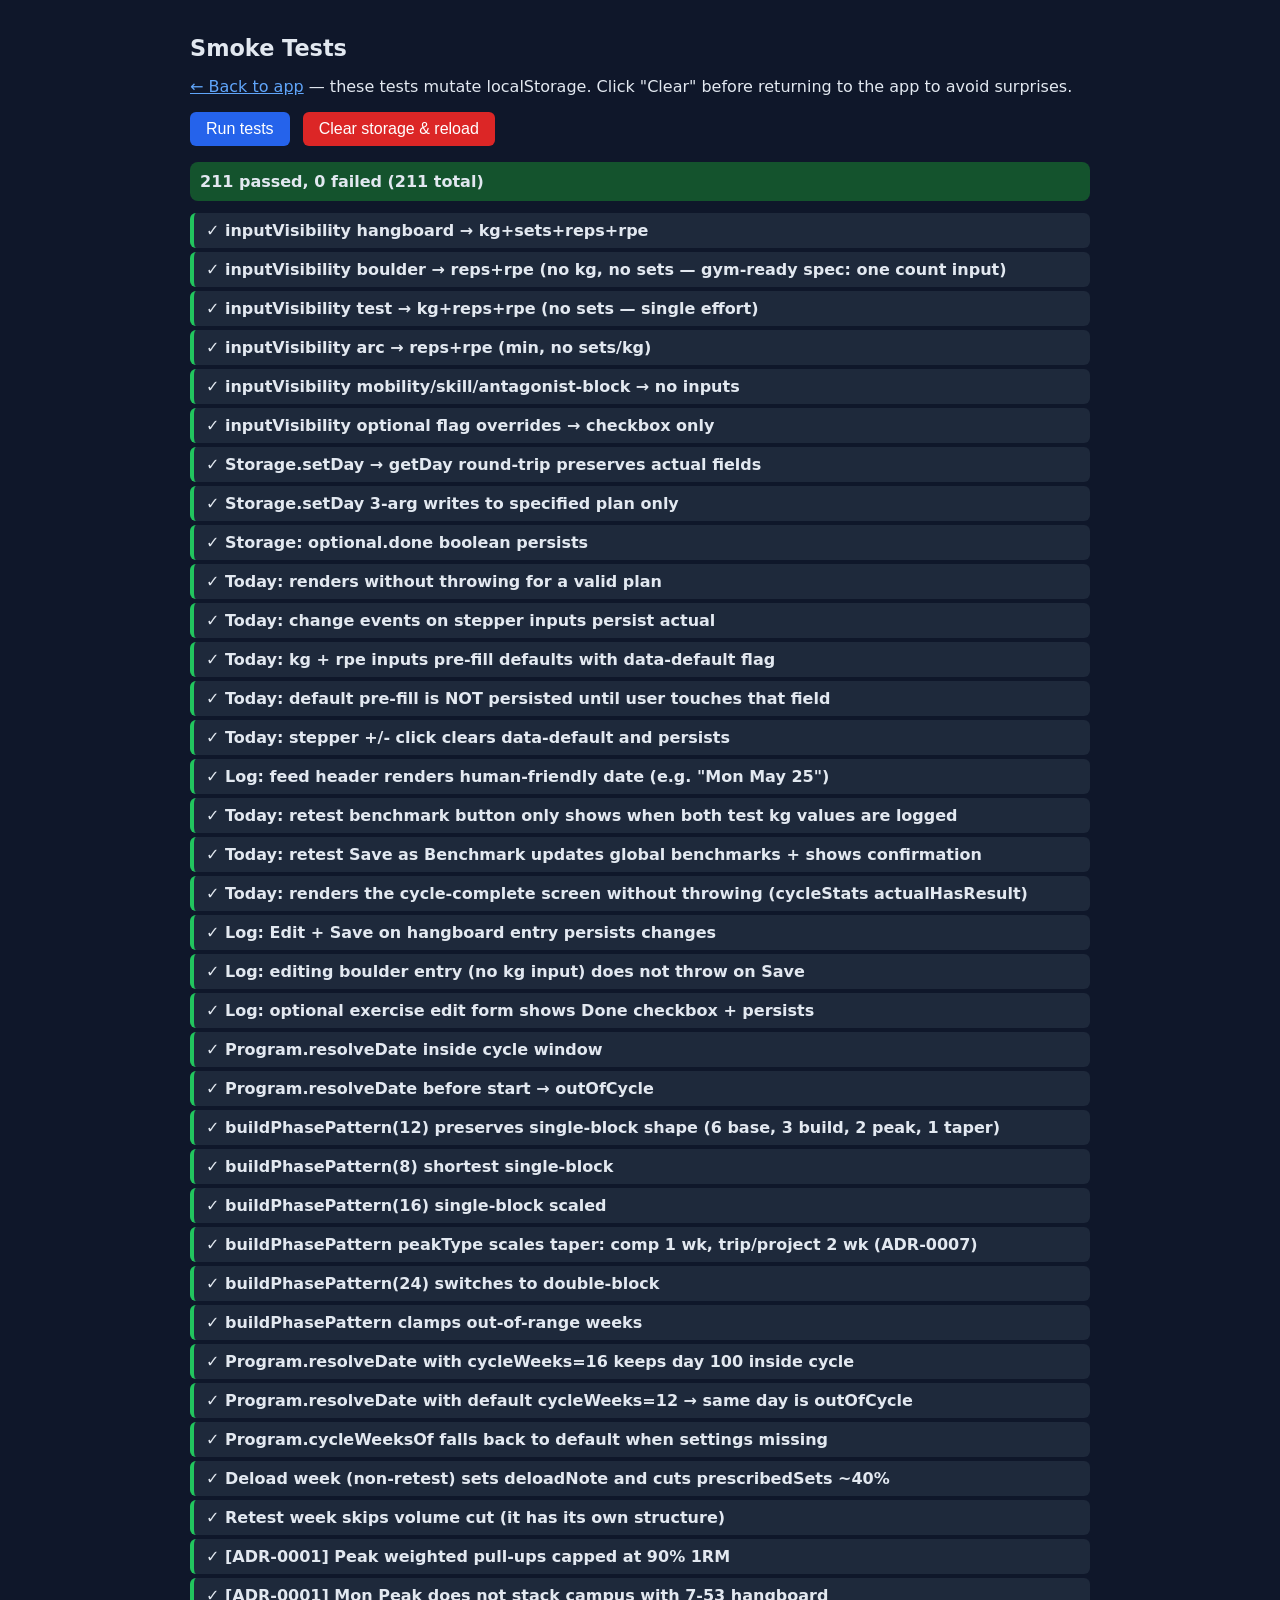
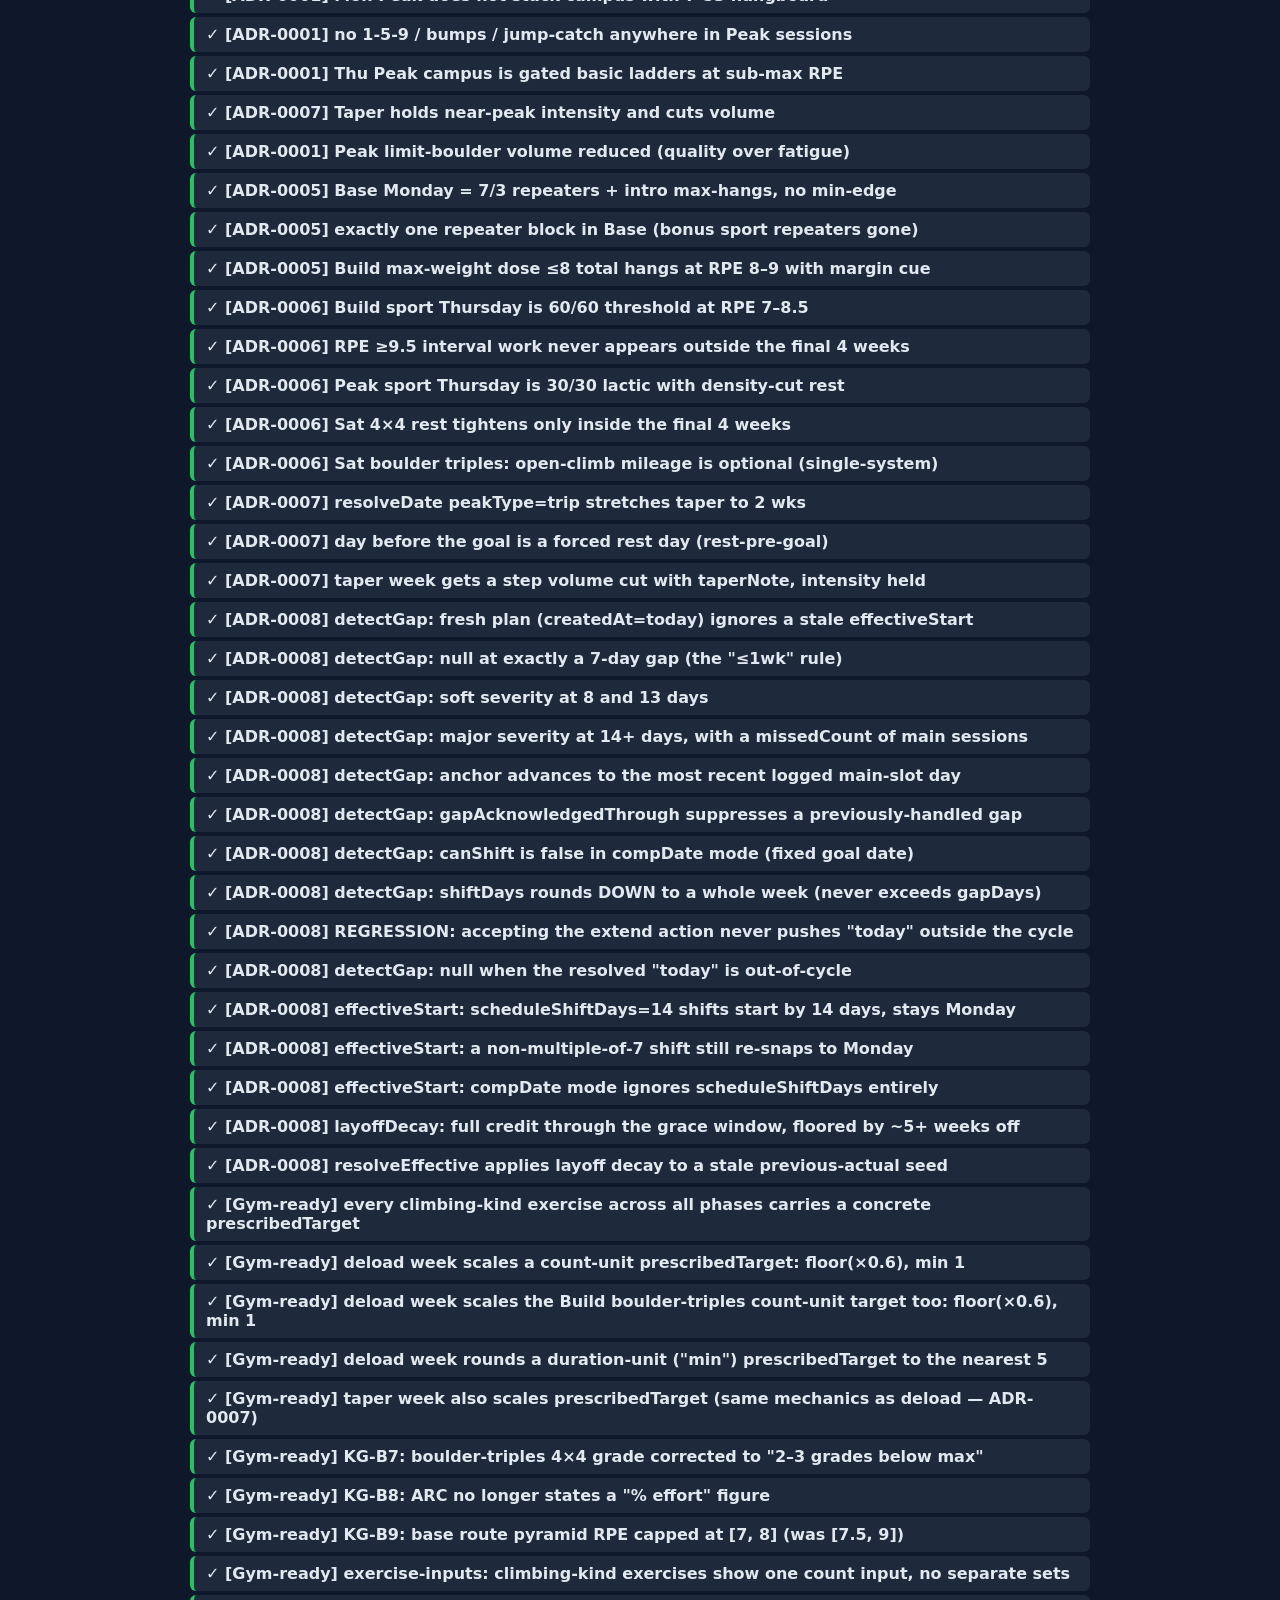
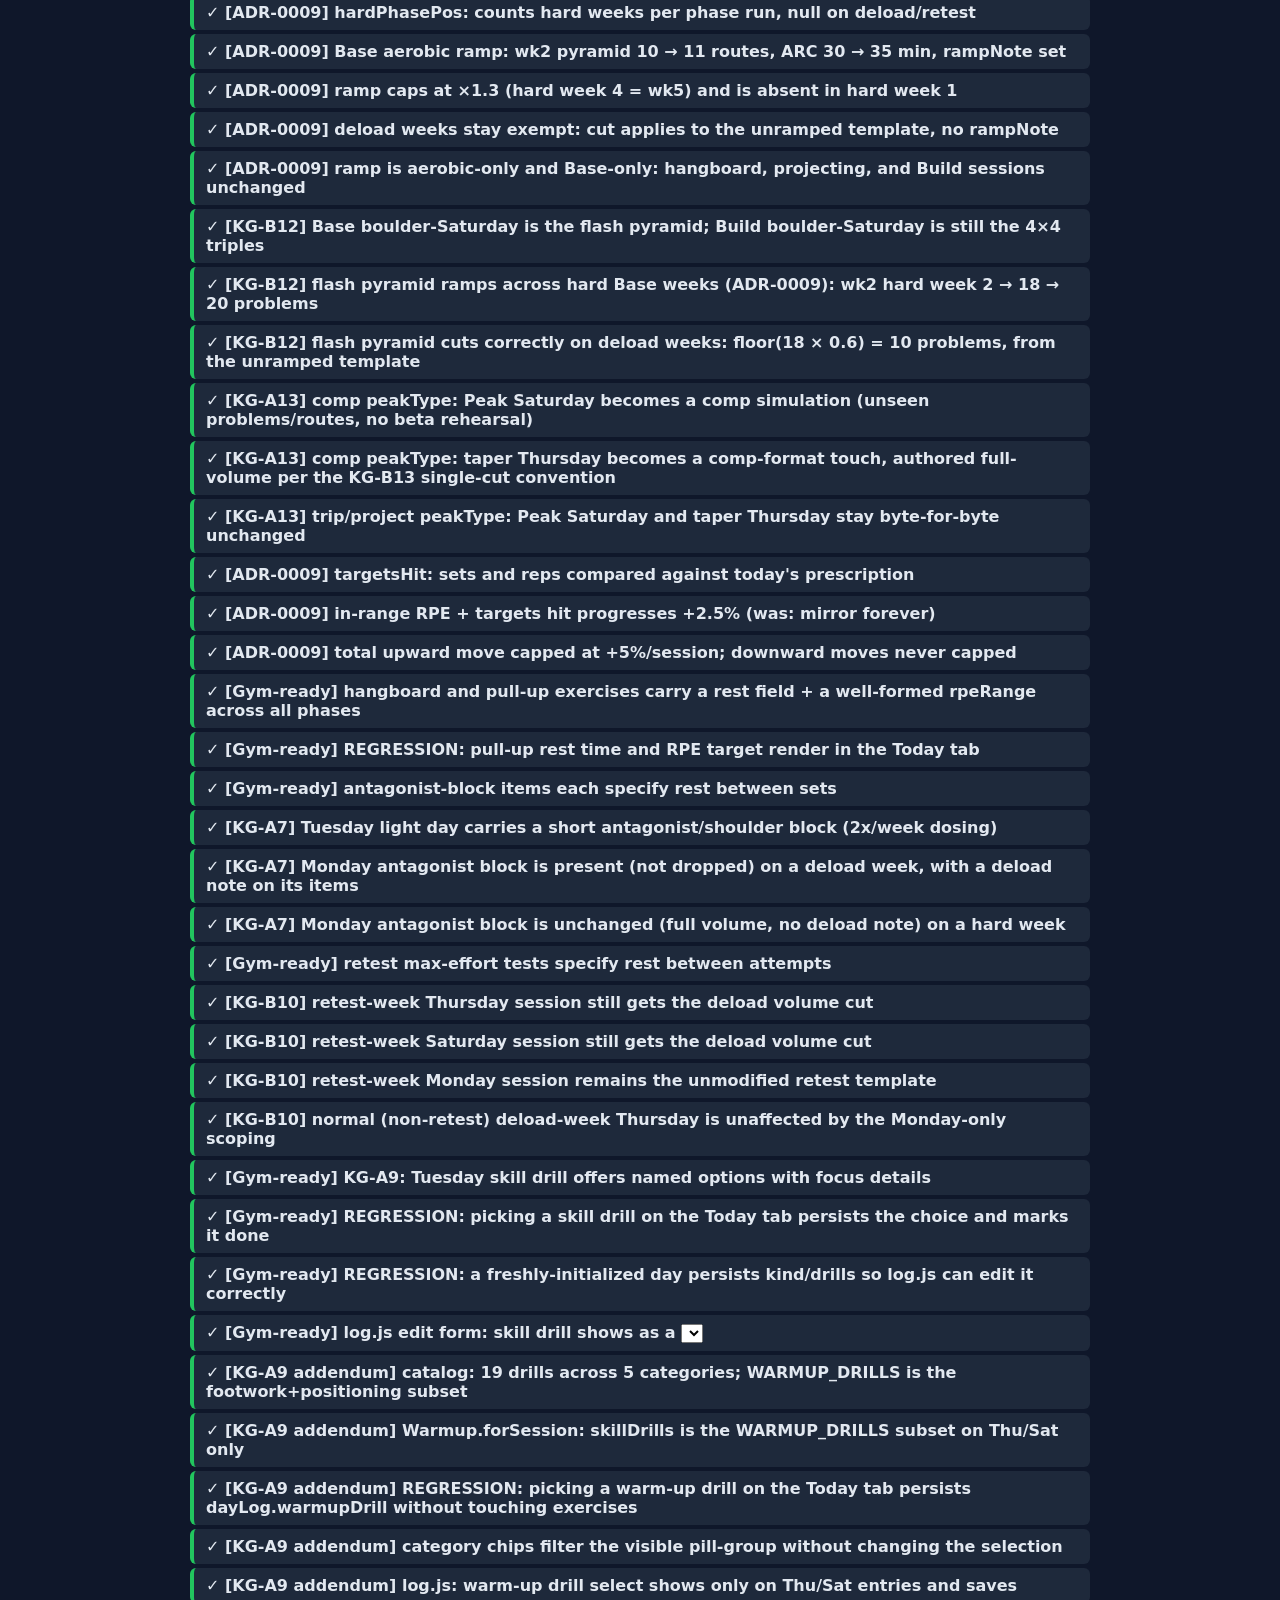
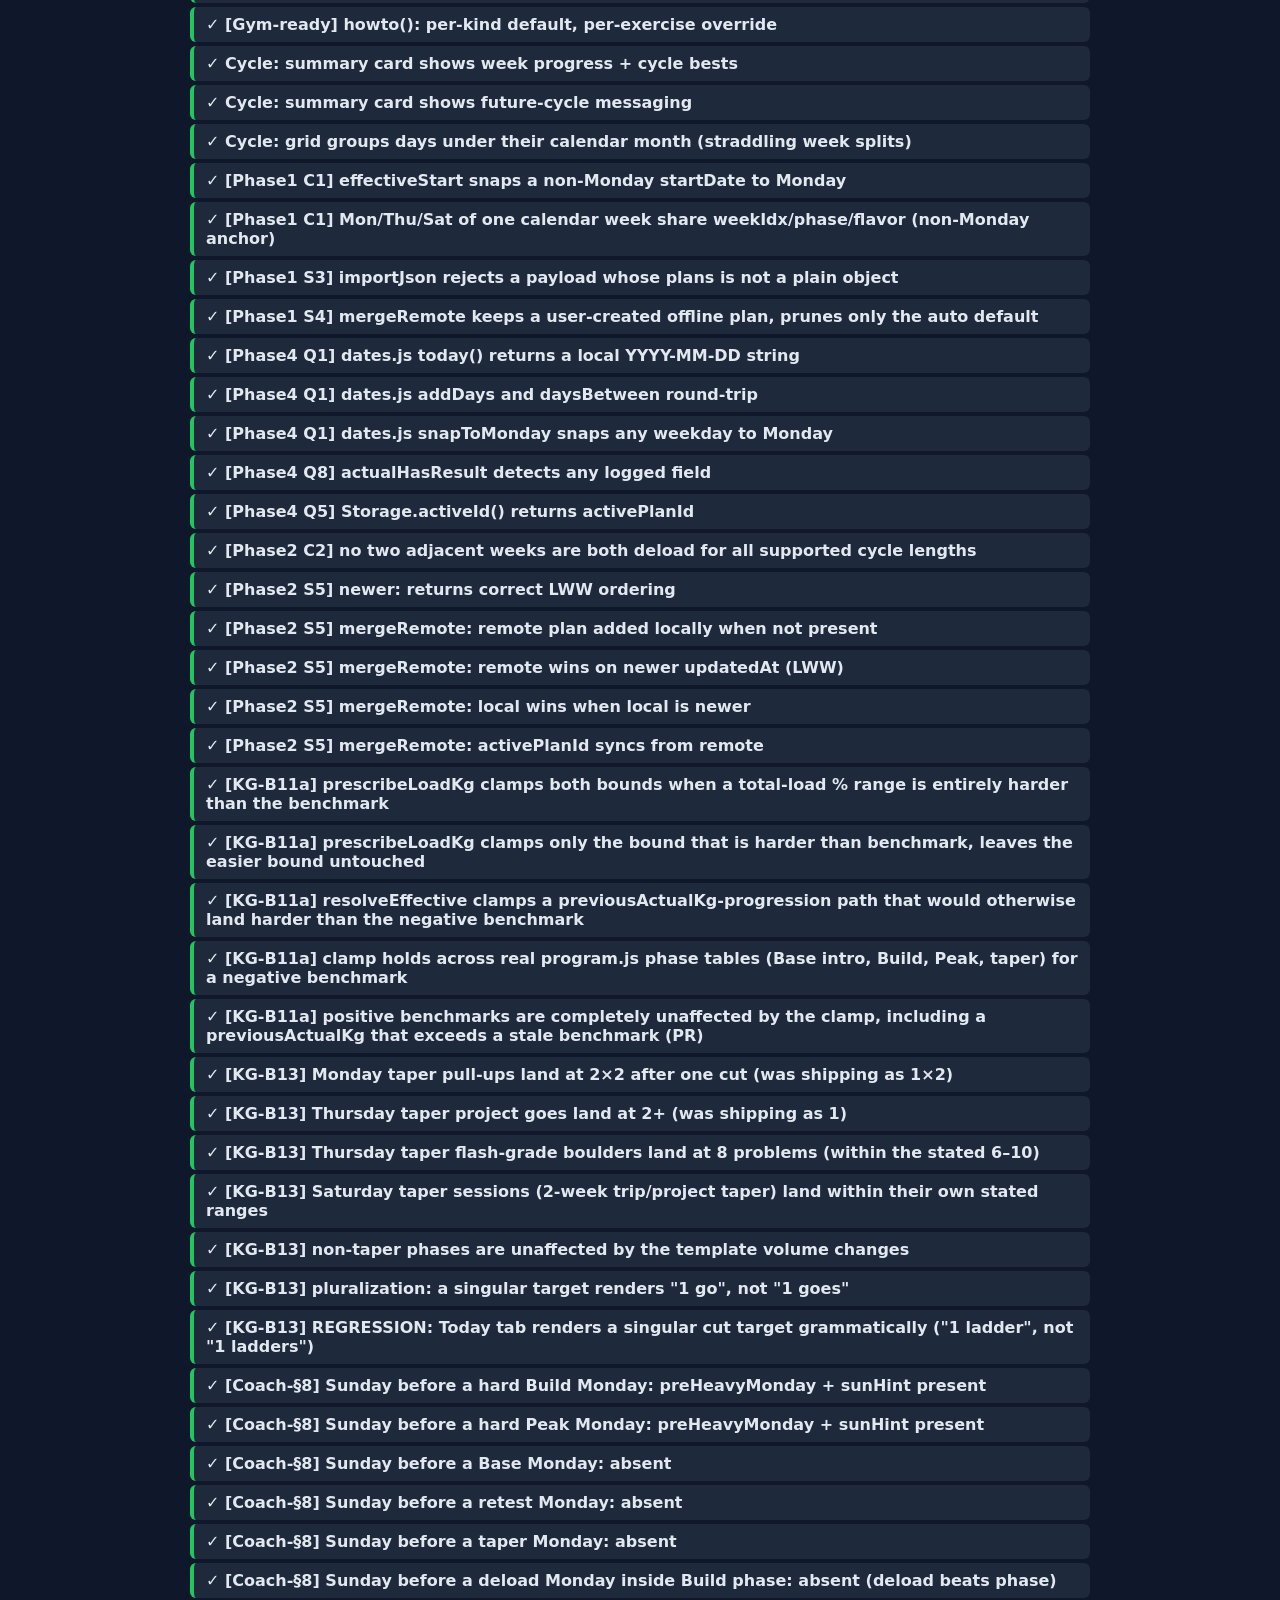
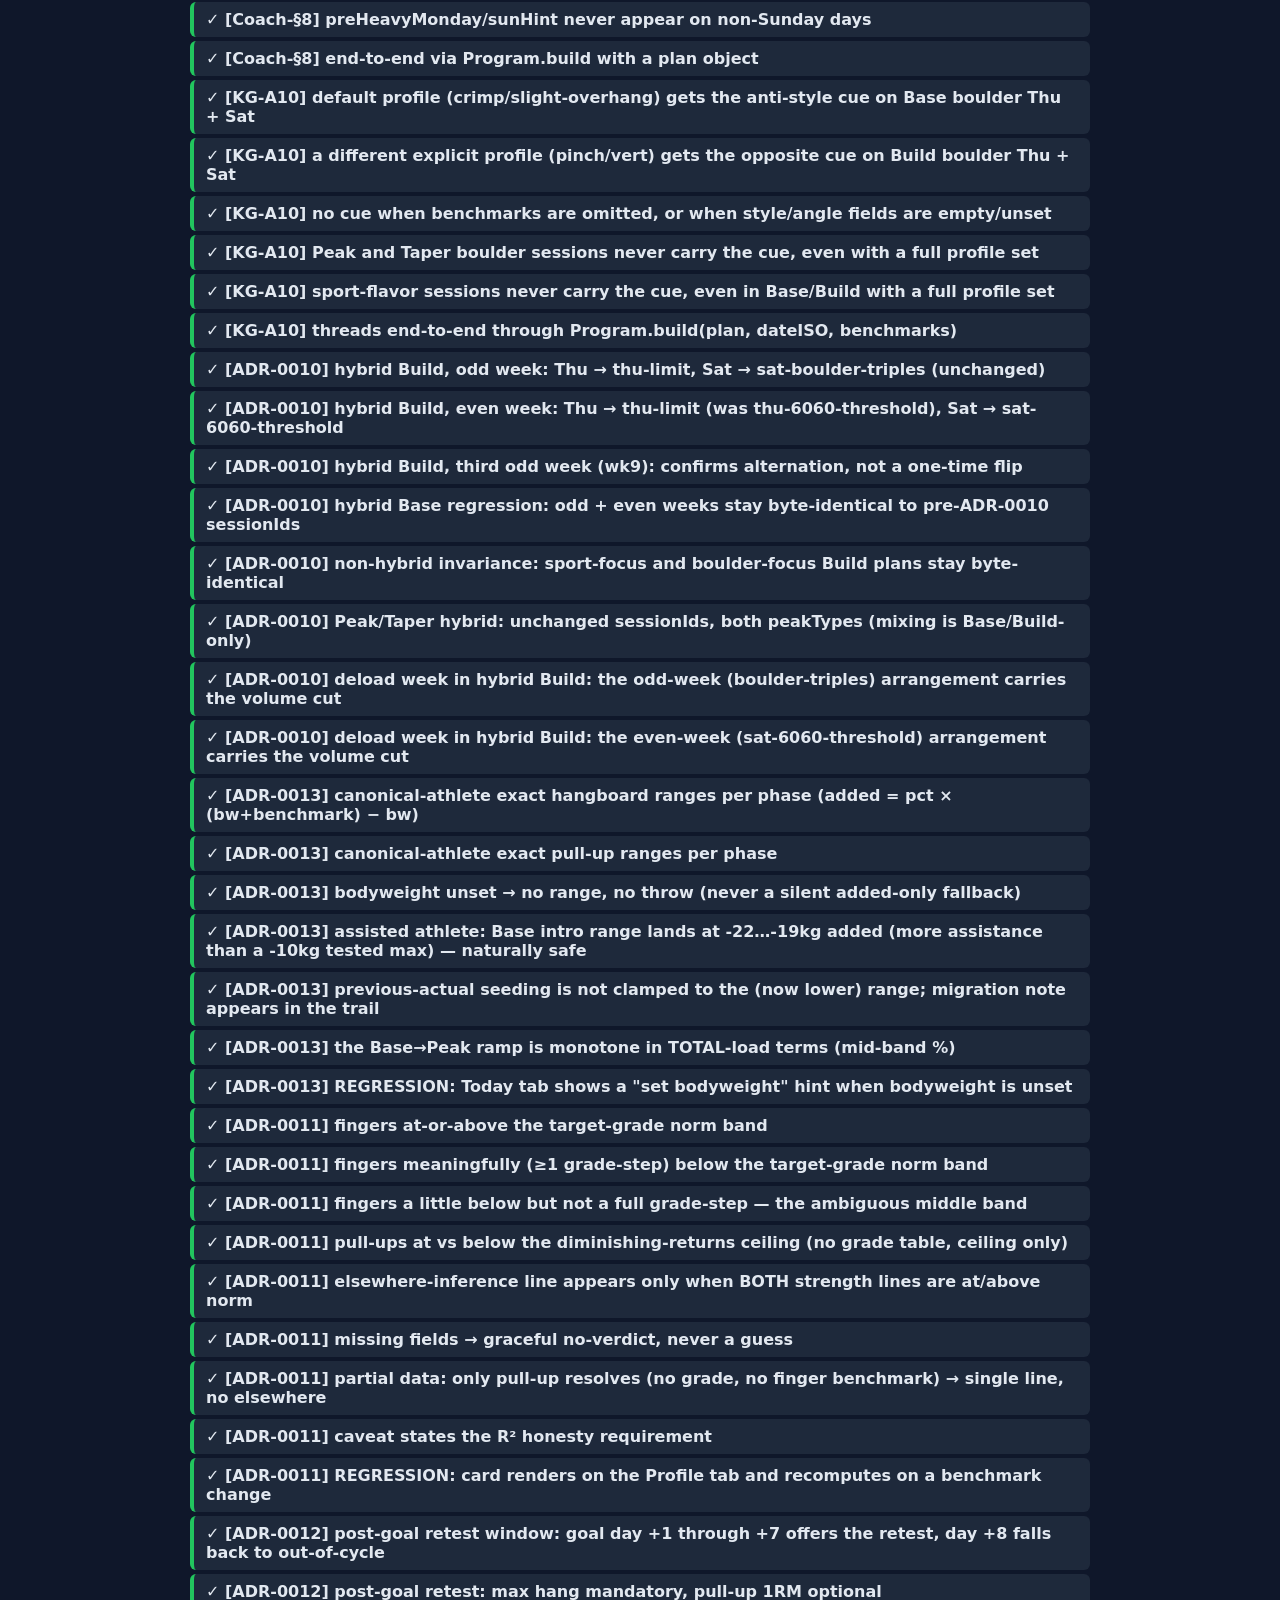
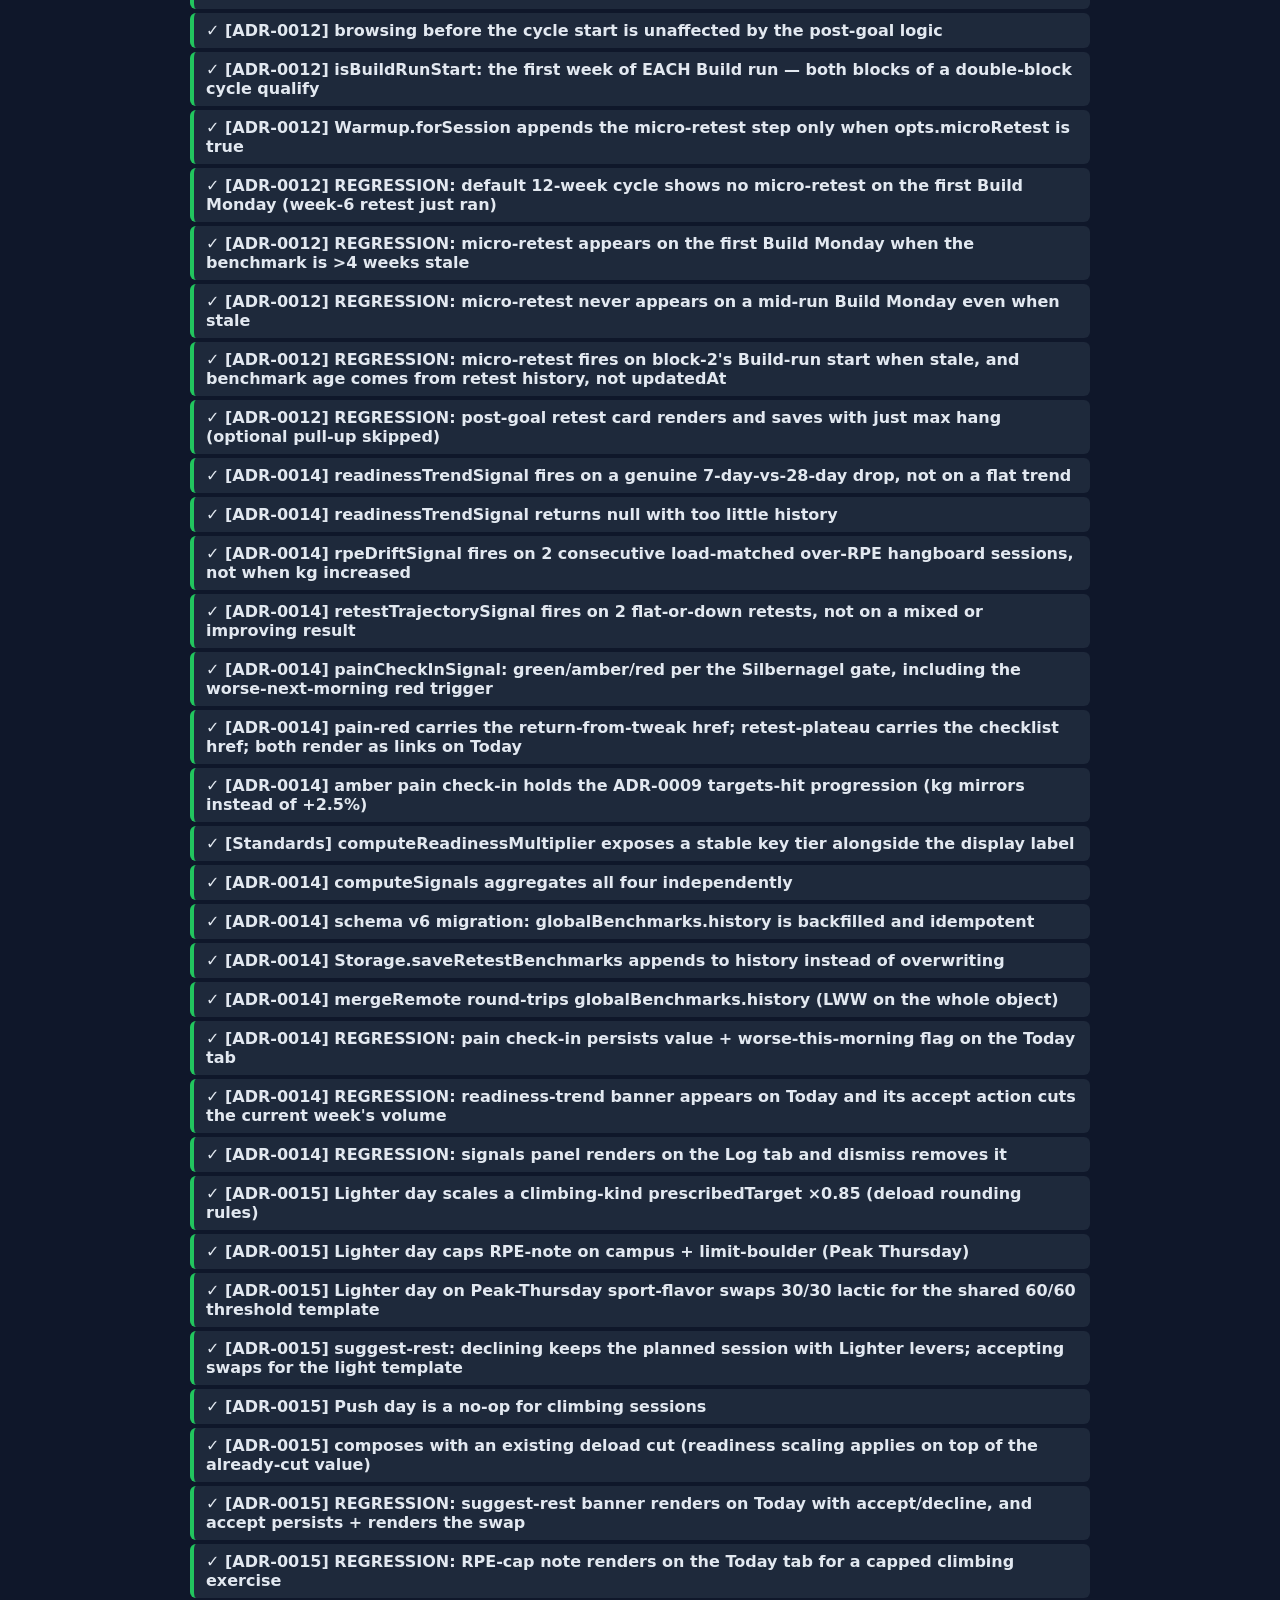
==== tests/index.html @ e23b46f2 "fix: apply two-axis code-review findings on the #47-#53 batch Spec-axis fixes: - Monitoring-signal r" ====
<!doctype html>
<html lang="en">
<head>
<meta charset="utf-8">
<title>Climbing Planner — Smoke Tests</title>
<meta name="viewport" content="width=device-width,initial-scale=1">
<style>
  body { font-family: -apple-system, system-ui, sans-serif; background: #0f172a; color: #e2e8f0; padding: 20px; max-width: 900px; margin: 0 auto; }
  h1 { font-size: 1.4rem; }
  .summary { margin: 12px 0; padding: 10px; border-radius: 8px; background: #1e293b; font-weight: 600; }
  .summary.allpass { background: #14532d; }
  .summary.anyfail { background: #7f1d1d; }
  .case { padding: 8px 12px; margin: 4px 0; border-radius: 6px; background: #1e293b; border-left: 4px solid #475569; }
  .case.pass { border-left-color: #22c55e; }
  .case.fail { border-left-color: #ef4444; }
  .case .name { font-weight: 600; }
  .case .err  { font-size: .8rem; color: #fca5a5; margin-top: 4px; white-space: pre-wrap; font-family: ui-monospace, monospace; }
  button { background: #2563eb; color: #fff; border: none; padding: 8px 16px; border-radius: 6px; cursor: pointer; font-size: 1rem; margin-right: 8px; }
  button.danger { background: #dc2626; }
  a { color: #60a5fa; }
</style>
</head>
<body>
<h1>Smoke Tests</h1>
<p><a href="../index.html">← Back to app</a> — these tests mutate localStorage. Click "Clear" before returning to the app to avoid surprises.</p>
<p>
  <button id="run">Run tests</button>
  <button class="danger" id="clear">Clear storage &amp; reload</button>
</p>
<div id="summary" class="summary">Loading…</div>
<div id="results"></div>

<script type="module">
import { Storage, newer } from '../js/storage.js';
import { Program, buildPhasePattern, hardPhasePos, DEFAULT_CYCLE_WEEKS, MIN_CYCLE_WEEKS, MAX_CYCLE_WEEKS } from '../js/program.js';
import { Loads } from '../js/loads.js';
import { Warmup } from '../js/warmup.js';
import { SKILL_DRILLS, DRILL_CATEGORIES, WARMUP_DRILLS } from '../js/drills.js';
import { Replan, MAJOR_GAP_DAYS } from '../js/replan.js';
import { limiterReadout } from '../js/limiter.js';
import { Monitoring } from '../js/monitoring.js';
import { inputVisibility, repsLabel, actualHasResult, howto, unitLabel } from '../js/exercise-inputs.js';
import { today as datesToday, addDays as datesAddDays, daysBetween, snapToMonday as datesSnapToMonday } from '../js/dates.js';
import { renderToday } from '../js/views/today.js';
import { renderLog }   from '../js/views/log.js';
import { renderCalendar } from '../js/views/calendar.js';
import { renderProfile } from '../js/views/profile.js';

const results = document.getElementById('results');
const summaryEl = document.getElementById('summary');

const tests = [];
function test(name, fn) { tests.push({ name, fn }); }
function assert(cond, msg) { if (!cond) throw new Error(msg || 'Assertion failed'); }
function assertEq(actual, expected, msg) {
  const a = JSON.stringify(actual), b = JSON.stringify(expected);
  if (a !== b) throw new Error(`${msg || 'assertEq failed'}: expected ${b}, got ${a}`);
}

function localIso(d) {
  const m = String(d.getMonth() + 1).padStart(2, '0');
  const day = String(d.getDate()).padStart(2, '0');
  return `${d.getFullYear()}-${m}-${day}`;
}

function addIsoDays(iso, days) {
  const d = new Date(iso + 'T00:00:00');
  d.setDate(d.getDate() + days);
  return localIso(d);
}

function resetStorage() {
  localStorage.clear();
  sessionStorage.clear();
  Storage.reset();
}

// ─── inputVisibility ──────────────────────────────────────────────────────

test('inputVisibility hangboard → kg+sets+reps+rpe', () => {
  const v = inputVisibility({ kind: 'hangboard' });
  assertEq(v, { kg: true, sets: true, reps: true, rpe: true, optional: false, none: false });
});

test('inputVisibility boulder → reps+rpe (no kg, no sets — gym-ready spec: one count input)', () => {
  const v = inputVisibility({ kind: 'boulder' });
  assertEq(v, { kg: false, sets: false, reps: true, rpe: true, optional: false, none: false });
});

test('inputVisibility test → kg+reps+rpe (no sets — single effort)', () => {
  const v = inputVisibility({ kind: 'test' });
  assertEq(v, { kg: true, sets: false, reps: true, rpe: true, optional: false, none: false });
});

test('inputVisibility arc → reps+rpe (min, no sets/kg)', () => {
  const v = inputVisibility({ kind: 'arc' });
  assertEq(v, { kg: false, sets: false, reps: true, rpe: true, optional: false, none: false });
  assertEq(repsLabel({ kind: 'arc' }), 'min');
  assertEq(repsLabel({ kind: 'boulder' }), 'reps');
});

test('inputVisibility mobility/skill/antagonist-block → no inputs', () => {
  for (const k of ['mobility', 'skill', 'antagonist-block']) {
    const v = inputVisibility({ kind: k });
    assert(v.none === true, `kind ${k} should be none`);
    assert(!v.kg && !v.sets && !v.reps && !v.rpe, `kind ${k} should have no numeric fields`);
  }
});

test('inputVisibility optional flag overrides → checkbox only', () => {
  const v = inputVisibility({ kind: 'test', optional: true });
  assertEq(v, { kg: false, sets: false, reps: false, rpe: false, optional: true, none: false });
});

// ─── Storage ──────────────────────────────────────────────────────────────

test('Storage.setDay → getDay round-trip preserves actual fields', () => {
  resetStorage();
  Storage.setDay('2026-05-20', {
    sessionId: 'mon-hangboard-base',
    status: 'completed',
    exercises: [{ name: 'X', kind: 'hangboard', actual: { kg: 27.5, sets: 5, reps: 3, rpe: 8.5 } }]
  });
  const back = Storage.getDay('2026-05-20');
  assert(back, 'getDay returned null');
  assertEq(back.exercises[0].actual.kg,   27.5);
  assertEq(back.exercises[0].actual.sets, 5);
  assertEq(back.exercises[0].actual.reps, 3);
  assertEq(back.exercises[0].actual.rpe,  8.5);
});

test('Storage.setDay 3-arg writes to specified plan only', () => {
  resetStorage();
  const id1 = Storage.getActivePlan().id;
  const id2 = Storage.addPlan({ name: 'Plan 2' });
  Storage.setDay(id2, '2026-05-20', { exercises: [{ actual: { kg: 99 } }] });
  assert(!Storage.getDay(id1, '2026-05-20'), 'plan1 should not have day');
  const d = Storage.getDay(id2, '2026-05-20');
  assertEq(d.exercises[0].actual.kg, 99);
});

test('Storage: optional.done boolean persists', () => {
  resetStorage();
  Storage.setDay('2026-05-20', { exercises: [{ actual: { done: true } }] });
  const back = Storage.getDay('2026-05-20');
  assertEq(back.exercises[0].actual.done, true);
});

// ─── Today view ───────────────────────────────────────────────────────────

test('Today: renders without throwing for a valid plan', () => {
  resetStorage();
  const plan = Storage.getActivePlan();
  Storage.setPlanSettings(plan.id, { anchorMode: 'startDate', startDate: '2026-05-04' });
  sessionStorage.setItem('todaySelectedDate', '2026-05-18'); // Mon, wk 3
  const root = document.createElement('div');
  renderToday(root);
  assert(root.innerHTML.length > 0, 'empty render');
});

test('Today: change events on stepper inputs persist actual', () => {
  resetStorage();
  const plan = Storage.getActivePlan();
  Storage.setPlanSettings(plan.id, { anchorMode: 'startDate', startDate: '2026-05-04' });
  sessionStorage.setItem('todaySelectedDate', '2026-05-18');
  const root = document.createElement('div');
  document.body.appendChild(root);
  try {
    renderToday(root);
    const kgEl   = root.querySelector('#ex-0-kg');
    const repsEl = root.querySelector('#ex-0-reps');
    const rpeEl  = root.querySelector('#ex-0-rpe');
    assert(kgEl,   'kg input missing');
    assert(repsEl, 'reps input missing');
    assert(rpeEl,  'rpe input missing');

    kgEl.value   = '12.5'; kgEl.dispatchEvent(new Event('change', { bubbles: true }));
    repsEl.value = '1';    repsEl.dispatchEvent(new Event('change', { bubbles: true }));
    rpeEl.value  = '8';    rpeEl.dispatchEvent(new Event('change', { bubbles: true }));

    const back = Storage.getDay('2026-05-18');
    assert(back, 'day not persisted');
    assertEq(back.exercises[0].actual.kg,   12.5);
    assertEq(back.exercises[0].actual.reps, 1);
    assertEq(back.exercises[0].actual.rpe,  8);
  } finally { root.remove(); }
});

test('Today: kg + rpe inputs pre-fill defaults with data-default flag', () => {
  resetStorage();
  const plan = Storage.getActivePlan();
  Storage.setPlanSettings(plan.id, { anchorMode: 'startDate', startDate: '2026-05-04' });
  Storage.setGlobalBenchmarks({ bodyweight: 70, maxHang20mm: 25, pullup1RM: 40 });
  // 2026-06-15 = Mon of Wk 7 = Build phase, ex[0] is "Max-Weight 10s" w/ loadPctRange → computes kg suggestion.
  sessionStorage.setItem('todaySelectedDate', '2026-06-15');
  const root = document.createElement('div');
  document.body.appendChild(root);
  try {
    renderToday(root);
    const kgEl  = root.querySelector('#ex-0-kg');
    const rpeEl = root.querySelector('#ex-0-rpe');
    assert(kgEl,  'kg input missing');
    assert(rpeEl, 'rpe input missing');
    assert(kgEl.value  !== '', 'kg should be pre-filled with suggestion');
    assert(rpeEl.value !== '', 'rpe should be pre-filled with mid of range');
    assert(kgEl.hasAttribute('data-default'),  'kg should be flagged as default');
    assert(rpeEl.hasAttribute('data-default'), 'rpe should be flagged as default');
  } finally { root.remove(); }
});

test('Today: default pre-fill is NOT persisted until user touches that field', () => {
  resetStorage();
  const plan = Storage.getActivePlan();
  Storage.setPlanSettings(plan.id, { anchorMode: 'startDate', startDate: '2026-05-04' });
  Storage.setGlobalBenchmarks({ bodyweight: 70, maxHang20mm: 25, pullup1RM: 40 });
  sessionStorage.setItem('todaySelectedDate', '2026-06-15');
  const root = document.createElement('div');
  document.body.appendChild(root);
  try {
    renderToday(root);
    // User only changes RPE — kg/sets/reps stay as their default values.
    const rpeEl = root.querySelector('#ex-0-rpe');
    rpeEl.value = '8.5';
    rpeEl.removeAttribute('data-default');
    rpeEl.dispatchEvent(new Event('change', { bubbles: true }));

    const back = Storage.getDay('2026-06-15');
    assert(back, 'day not persisted');
    assertEq(back.exercises[0].actual.rpe, 8.5, 'rpe should be persisted (user touched it)');
    assert(back.exercises[0].actual.kg   == null, 'kg must NOT be persisted (still pre-fill default)');
    assert(back.exercises[0].actual.sets == null, 'sets must NOT be persisted (still pre-fill default)');
    assert(back.exercises[0].actual.reps == null, 'reps must NOT be persisted (still pre-fill default)');
  } finally { root.remove(); }
});

test('Today: stepper +/- click clears data-default and persists', () => {
  resetStorage();
  const plan = Storage.getActivePlan();
  Storage.setPlanSettings(plan.id, { anchorMode: 'startDate', startDate: '2026-05-04' });
  Storage.setGlobalBenchmarks({ bodyweight: 70, maxHang20mm: 25, pullup1RM: 40 });
  sessionStorage.setItem('todaySelectedDate', '2026-06-15');
  const root = document.createElement('div');
  document.body.appendChild(root);
  try {
    renderToday(root);
    const kgEl = root.querySelector('#ex-0-kg');
    const kgBefore = parseFloat(kgEl.value);
    assert(!isNaN(kgBefore), 'kg should be pre-filled with a numeric suggestion');
    const plusBtn = root.querySelector(`button[data-step="+"][data-target="ex-0-kg"]`);
    assert(plusBtn, '+ button missing');
    plusBtn.click();
    assert(!kgEl.hasAttribute('data-default'), 'data-default should be cleared by stepper click');

    const back = Storage.getDay('2026-06-15');
    assert(back && back.exercises[0].actual.kg != null, 'kg should now be persisted');
    assertEq(back.exercises[0].actual.kg, kgBefore + 0.5);
  } finally { root.remove(); }
});

test('Log: feed header renders human-friendly date (e.g. "Mon May 25")', () => {
  resetStorage();
  Storage.setDay('2026-05-25', { // Monday
    sessionId: 'mon-hangboard-base',
    status: 'completed',
    phase: 'base',
    exercises: [{ name: 'Hangboard', kind: 'hangboard', actual: { kg: 15 } }]
  });
  const root = document.createElement('div');
  document.body.appendChild(root);
  try {
    renderLog(root);
    const txt = root.textContent;
    assert(txt.includes('Mon May 25'),
      `Log header should show "Mon May 25" (got snippet: ${txt.slice(0, 300)})`);
    assert(!txt.includes('2026-05-25'),
      'Raw ISO date should not appear in the row header');
  } finally { root.remove(); }
});

test('Today: retest benchmark button only shows when both test kg values are logged', () => {
  resetStorage();
  const plan = Storage.getActivePlan();
  Storage.setPlanSettings(plan.id, { anchorMode: 'startDate', startDate: '2026-05-04' });
  // wk6 Mon = the retest Monday (session.isRetest gates the button)
  sessionStorage.setItem('todaySelectedDate', '2026-06-08');
  Storage.setDay('2026-06-08', {
    sessionId: 'mon-retest',
    exercises: [
      { name: 'Max 10s hang on 20mm edge', kind: 'test', actual: { kg: 18 } },
      { name: '1RM weighted pull-up', kind: 'test', actual: { kg: 32 } }
    ]
  });
  const root = document.createElement('div');
  document.body.appendChild(root);
  try {
    renderToday(root);
    assert(root.querySelector('[data-retest-benchmark]'), 'Save as Benchmark button should show when both test kg values exist');

    Storage.setDay('2026-06-08', {
      sessionId: 'mon-retest',
      exercises: [
        { name: 'Max 10s hang on 20mm edge', kind: 'test', actual: { kg: 18 } },
        { name: '1RM weighted pull-up', kind: 'test', actual: {} }
      ]
    });
    renderToday(root);
    assert(!root.querySelector('[data-retest-benchmark]'), 'button should hide when either benchmark test is missing kg');
  } finally { root.remove(); }
});

test('Today: retest Save as Benchmark updates global benchmarks + shows confirmation', () => {
  resetStorage();
  const plan = Storage.getActivePlan();
  Storage.setPlanSettings(plan.id, { anchorMode: 'startDate', startDate: '2026-05-04' });
  Storage.setGlobalBenchmarks({ bodyweight: 72, maxHang20mm: 10, pullup1RM: 20 });
  sessionStorage.setItem('todaySelectedDate', '2026-06-08'); // wk6 retest Mon
  Storage.setDay('2026-06-08', {
    sessionId: 'mon-retest',
    exercises: [
      { name: 'Max 10s hang on 20mm edge', kind: 'test', actual: { kg: 18 } },
      { name: '1RM weighted pull-up', kind: 'test', actual: { kg: 32 } }
    ]
  });
  const root = document.createElement('div');
  document.body.appendChild(root);
  try {
    renderToday(root);
    const btn = root.querySelector('[data-retest-benchmark]');
    assert(btn, 'Save as Benchmark button missing');
    btn.click();

    const { benchmarks } = Storage.get();
    assertEq(benchmarks.bodyweight, 72);
    assertEq(benchmarks.maxHang20mm, 18);
    assertEq(benchmarks.pullup1RM, 32);
    assert(root.textContent.includes('Benchmarks updated — future loads recalculated'), 'confirmation missing');
  } finally { root.remove(); }
});

test('Today: renders the cycle-complete screen without throwing (cycleStats actualHasResult)', () => {
  // Regression: cycleStats() called actualHasResult under the wrong (deleted) name,
  // throwing ReferenceError on the cycle-complete path once a day was logged.
  resetStorage();
  const plan = Storage.getActivePlan();
  Storage.setPlanSettings(plan.id, { anchorMode: 'startDate', startDate: '2026-05-04' });
  // A logged day inside the cycle so cycleStats iterates real exercises (hits the call site).
  Storage.setDay(plan.id, '2026-05-18', {
    exercises: [{ name: 'Hangboard', kind: 'hangboard', actual: { kg: 30, sets: 4, reps: 5, rpe: 7 } }]
  });
  // Select a date well past the 12-week cycle end → cycle-complete view renders.
  sessionStorage.setItem('todaySelectedDate', '2027-01-01');
  const root = document.createElement('div');
  document.body.appendChild(root);
  try {
    renderToday(root); // must not throw
    assert(root.textContent.trim().length > 0, 'cycle-complete view should render content');
  } finally { root.remove(); }
});

// ─── Log view ─────────────────────────────────────────────────────────────

test('Log: Edit + Save on hangboard entry persists changes', () => {
  resetStorage();
  Storage.setDay('2026-05-18', {
    sessionId: 'mon-hangboard-base',
    phase: 'base',
    status: 'partial',
    sessionFeel: 3,
    exercises: [
      { name: 'Hangboard', kind: 'hangboard', actual: { kg: 25, sets: 4, reps: 5, rpe: 7 } }
    ]
  });
  const root = document.createElement('div');
  document.body.appendChild(root);
  try {
    renderLog(root);
    root.querySelector('[data-log-toggle]').click(); // expand — Edit lives in the expanded detail
    const editBtn = root.querySelector('button[data-edit-log]');
    assert(editBtn, 'Edit button missing');
    editBtn.click();

    const kgIn  = root.querySelector('[data-edit-ex="0"][data-edit-ex-field="kg"]');
    const rpeIn = root.querySelector('[data-edit-ex="0"][data-edit-ex-field="rpe"]');
    assert(kgIn,  'kg input missing');
    assert(rpeIn, 'rpe input missing');
    kgIn.value  = '40';
    rpeIn.value = '9';

    root.querySelector('button[data-edit-save]').click();

    const back = Storage.getDay('2026-05-18');
    assertEq(back.exercises[0].actual.kg,  40);
    assertEq(back.exercises[0].actual.rpe, 9);
  } finally { root.remove(); }
});

test('Log: editing boulder entry (no kg input) does not throw on Save', () => {
  resetStorage();
  Storage.setDay('2026-05-20', {
    sessionId: 'thu-main',
    phase: 'base',
    status: 'completed',
    exercises: [
      { name: 'Boulder', kind: 'boulder', actual: { sets: 4, reps: 4, rpe: 8 } }
    ]
  });
  const root = document.createElement('div');
  document.body.appendChild(root);
  try {
    renderLog(root);
    root.querySelector('[data-log-toggle]').click(); // expand first
    root.querySelector('button[data-edit-log]').click();
    const kgIn = root.querySelector('[data-edit-ex="0"][data-edit-ex-field="kg"]');
    assert(!kgIn, 'kg input should not exist for boulder kind');
    const repsIn = root.querySelector('[data-edit-ex="0"][data-edit-ex-field="reps"]');
    assert(repsIn, 'reps input missing');
    repsIn.value = '5';
    root.querySelector('button[data-edit-save]').click();
    const back = Storage.getDay('2026-05-20');
    assertEq(back.exercises[0].actual.reps, 5);
  } finally { root.remove(); }
});

test('Log: optional exercise edit form shows Done checkbox + persists', () => {
  resetStorage();
  Storage.setDay('2026-05-20', {
    // kind is deliberately not 'skill' here — that kind now specifically means
    // "has a drill picker" (KG-A9 addendum); this tests the generic optional
    // Done-checkbox path any other kind gets via ex.optional.
    exercises: [
      { name: 'Optional stretch', kind: 'mobility', optional: true, actual: {} }
    ]
  });
  const root = document.createElement('div');
  document.body.appendChild(root);
  try {
    renderLog(root);
    root.querySelector('[data-log-toggle]').click(); // expand first
    root.querySelector('button[data-edit-log]').click();
    const doneCb = root.querySelector('[data-edit-ex="0"][data-edit-ex-field="done"]');
    assert(doneCb, 'Done checkbox missing for optional');
    // Should NOT have numeric inputs
    assert(!root.querySelector('[data-edit-ex="0"][data-edit-ex-field="kg"]'),   'kg should be hidden');
    assert(!root.querySelector('[data-edit-ex="0"][data-edit-ex-field="sets"]'), 'sets should be hidden');
    doneCb.checked = true;
    root.querySelector('button[data-edit-save]').click();
    const back = Storage.getDay('2026-05-20');
    assertEq(back.exercises[0].actual.done, true);
  } finally { root.remove(); }
});

// ─── Program ──────────────────────────────────────────────────────────────

test('Program.resolveDate inside cycle window', () => {
  const ctx = Program.resolveDate('2026-05-18', '2026-05-04');
  assert(ctx && !ctx.outOfCycle, 'should be in cycle');
  assert(typeof ctx.weekIdx === 'number');
  assert(typeof ctx.phase   === 'string');
});

test('Program.resolveDate before start → outOfCycle', () => {
  const ctx = Program.resolveDate('2026-04-01', '2026-05-04');
  assert(!ctx || ctx.outOfCycle, 'should be outOfCycle or null');
});

// ─── Configurable cycle length ────────────────────────────────────────────

test('buildPhasePattern(12) preserves single-block shape (6 base, 3 build, 2 peak, 1 taper)', () => {
  const p = buildPhasePattern(12);
  assertEq(p.length, 12);
  const counts = { base: 0, build: 0, peak: 0, taper: 0 };
  p.forEach(w => counts[w.phase]++);
  assertEq(counts, { base: 6, build: 3, peak: 2, taper: 1 });
  // retest = end of base (week 6)
  assert(p[5].retest, 'wk6 should be retest');
  assert(p[5].deload, 'wk6 should be deload (retest implies deload reset)');
  // deload cadence — every 4th week within base/build (3:1 — ADR-0004)
  assert(p[3].deload, 'wk4 should be deload');
  assert(!p[2].deload, 'wk3 should NOT be deload under 3:1');
  assert(!p[8].deload, 'wk9 should NOT be deload (3-wk build has no natural deload)');
});

test('buildPhasePattern(8) shortest single-block', () => {
  const p = buildPhasePattern(8);
  assertEq(p.length, 8);
  assertEq(p[p.length - 1].phase, 'taper');
  assertEq(p[p.length - 2].phase, 'peak');
  assertEq(p[p.length - 3].phase, 'peak');
});

test('buildPhasePattern(16) single-block scaled', () => {
  const p = buildPhasePattern(16);
  assertEq(p.length, 16);
  const counts = { base: 0, build: 0, peak: 0, taper: 0 };
  p.forEach(w => counts[w.phase]++);
  assert(counts.peak === 2, 'peak fixed at 2');
  assert(counts.taper === 1, 'comp taper stays 1 wk regardless of length (ADR-0007)');
  assert(counts.base >= 2 * counts.build, 'base should dominate over build');
});

test('buildPhasePattern peakType scales taper: comp 1 wk, trip/project 2 wk (ADR-0007)', () => {
  const taperWeeks = p => p.filter(w => w.phase === 'taper').length;
  assertEq(taperWeeks(buildPhasePattern(12, 'comp')), 1);
  assertEq(taperWeeks(buildPhasePattern(12, 'trip')), 2);
  assertEq(taperWeeks(buildPhasePattern(12, 'project')), 2);
  assertEq(taperWeeks(buildPhasePattern(12)), 1, 'default peakType is comp');
});

test('buildPhasePattern(24) switches to double-block', () => {
  const p = buildPhasePattern(24);
  assertEq(p.length, 24);
  // double-block = two base→build cycles before peak
  const sequence = p.map(w => w.phase).join(',');
  // count base→build transitions
  let transitions = 0;
  for (let i = 1; i < p.length; i++) {
    if (p[i - 1].phase === 'base' && p[i].phase === 'build') transitions++;
  }
  assertEq(transitions, 2, 'double-block has two base→build transitions');
});

test('buildPhasePattern clamps out-of-range weeks', () => {
  assertEq(buildPhasePattern(4).length, MIN_CYCLE_WEEKS);
  assertEq(buildPhasePattern(100).length, MAX_CYCLE_WEEKS);
});

test('Program.resolveDate with cycleWeeks=16 keeps day 100 inside cycle', () => {
  const ctx = Program.resolveDate('2026-08-12', '2026-05-04', 16);
  assert(ctx && !ctx.outOfCycle, 'should be inside 16-wk cycle');
  assertEq(ctx.cycleWeeks, 16);
  assertEq(ctx.totalDays, 112);
});

test('Program.resolveDate with default cycleWeeks=12 → same day is outOfCycle', () => {
  const ctx = Program.resolveDate('2026-08-12', '2026-05-04');
  assert(!ctx || ctx.outOfCycle, '12-wk cycle ends much earlier');
});

test('Program.cycleWeeksOf falls back to default when settings missing', () => {
  assertEq(Program.cycleWeeksOf({}), DEFAULT_CYCLE_WEEKS);
  assertEq(Program.cycleWeeksOf({ cycleWeeks: 20 }), 20);
  assertEq(Program.cycleWeeksOf({ cycleWeeks: 5 }), MIN_CYCLE_WEEKS); // clamped
});

// ─── Deload semantics (volume cut, intensity held) ───────────────────────

test('Deload week (non-retest) sets deloadNote and cuts prescribedSets ~40%', () => {
  // wk4 of 12-wk cycle = deload but NOT retest (3:1 cadence — ADR-0004; retest is wk6)
  const ctx = Program.resolveDate('2026-05-25', '2026-05-04', 12); // start Mon 2026-05-04, wk4 Mon
  assert(ctx.deload && !ctx.retest, 'wk4 should be deload-only');
  assertEq(ctx.weekIdx, 4);
  const sess = Program.prescribeForContext(ctx, 'hybrid');
  assert(sess.deloadNote && /volume/i.test(sess.deloadNote), 'session should have deloadNote');
  // find the weighted pullup (started at 5 sets)
  const pull = sess.exercises.find(e => e.kind === 'pullup');
  assert(pull, 'should have pullup');
  assert(pull.prescribedSets < 5, `pullup sets should be cut, got ${pull.prescribedSets}`);
  assert(pull.prescribedSets >= 1, 'should be ≥1');
});

test('Retest week skips volume cut (it has its own structure)', () => {
  // wk6 of 12-wk cycle = retest
  const ctx = Program.resolveDate('2026-06-08', '2026-05-04', 12);
  assertEq(ctx.weekIdx, 6);
  assert(ctx.retest, 'wk6 should be retest');
  const sess = Program.prescribeForContext(ctx, 'hybrid');
  assert(!sess.deloadNote, 'retest week should not emit volume-cut note');
});

// ─── ADR-0001: softened Peak phase (closes KG-B1) ────────────────────────
// start Mon 2026-05-04, 12-wk cycle → peak = wks 10–11
// Mon wk10 = 2026-07-06 · Thu wk10 = 2026-07-09 · Sat wk10 = 2026-07-11

test('[ADR-0001] Peak weighted pull-ups capped at 90% 1RM', () => {
  const ctx = Program.resolveDate('2026-07-06', '2026-05-04', 12);
  assertEq(ctx.phase, 'peak');
  const sess = Program.prescribeForContext(ctx, 'boulder');
  const pull = sess.exercises.find(e => e.kind === 'pullup');
  assert(pull, 'peak Monday should have weighted pull-ups');
  assert(pull.pctRange[1] <= 0.90, `peak pull-up ceiling must be ≤0.90, got ${pull.pctRange[1]}`);
});

test('[ADR-0001] Mon Peak does not stack campus with 7-53 hangboard', () => {
  const ctx = Program.resolveDate('2026-07-06', '2026-05-04', 12);
  const sess = Program.prescribeForContext(ctx, 'boulder');
  assert(sess.exercises.some(e => e.kind === 'hangboard'), 'peak Monday keeps the 7-53 protocol');
  assert(!sess.exercises.some(e => e.kind === 'campus'), 'campus must not share a session with 7-53 at max RPE');
});

test('[ADR-0001] no 1-5-9 / bumps / jump-catch anywhere in Peak sessions', () => {
  const banned = /1-5-9|bumps|jump-catch/i;
  for (const iso of ['2026-07-06', '2026-07-09', '2026-07-11']) {
    const ctx = Program.resolveDate(iso, '2026-05-04', 12);
    assertEq(ctx.phase, 'peak', `${iso} should resolve to peak`);
    const sess = Program.prescribeForContext(ctx, 'boulder');
    for (const ex of sess.exercises) {
      const txt = `${ex.name} ${ex.prescribed || ''}`;
      assert(!banned.test(txt), `${iso}: banned campus move in "${txt}"`);
    }
  }
});

test('[ADR-0001] Thu Peak campus is gated basic ladders at sub-max RPE', () => {
  const ctx = Program.resolveDate('2026-07-09', '2026-05-04', 12);
  const sess = Program.prescribeForContext(ctx, 'boulder');
  const campus = sess.exercises.find(e => e.kind === 'campus');
  assert(campus, 'Thu peak boulder session keeps a campus exercise');
  assert(/ladder/i.test(campus.name), `campus should be basic ladders, got "${campus.name}"`);
  assert(/gate/i.test(campus.prescribed), 'campus prescription must carry the readiness gate');
  assert(campus.rpeRange[1] <= 9, `campus RPE ceiling should be ≤9, got ${campus.rpeRange[1]}`);
});

// ─── ADR-0007: taper holds intensity, cuts volume ─────────────────────────
// start Mon 2026-05-04, 12-wk cycle → taper = wk 12; Mon wk12 = 2026-07-20

test('[ADR-0007] Taper holds near-peak intensity and cuts volume', () => {
  const ctx = Program.resolveDate('2026-07-20', '2026-05-04', 12);
  assertEq(ctx.phase, 'taper');
  const sess = Program.prescribeForContext(ctx, 'boulder');
  const hang = sess.exercises.find(e => e.kind === 'hangboard');
  const pull = sess.exercises.find(e => e.kind === 'pullup');
  assert(hang && hang.loadPctRange[0] >= 0.75,
    `taper hangboard must hold near-peak load%, got ${hang && hang.loadPctRange}`);
  assert(pull && pull.pctRange[0] >= 0.75,
    `taper pull-up must hold near-peak load%, got ${pull && pull.pctRange}`);
  assert(hang.prescribedSets <= 2 && pull.prescribedSets <= 3,
    'taper volume must stay low (the cut is volume, not intensity)');
});

test('[ADR-0001] Peak limit-boulder volume reduced (quality over fatigue)', () => {
  const thu = Program.prescribeForContext(Program.resolveDate('2026-07-09', '2026-05-04', 12), 'boulder');
  const limit = thu.exercises.find(e => e.kind === 'limit-boulder');
  assert(limit, 'Thu peak should have limit boulders');
  assert(/1–3/.test(limit.prescribed) && /power drops/i.test(limit.prescribed),
    `expected reduced-volume prescription, got "${limit.prescribed}"`);
  // KG-A13: comp peakType's Peak Saturday is now the comp simulation
  // (sat-comp-sim-boulder) — use 'trip' explicitly to keep exercising the
  // original project-boulder session this test targets.
  const sat = Program.prescribeForContext(Program.resolveDate('2026-07-11', '2026-05-04', 12, 'trip'), 'boulder');
  const proj = sat.exercises.find(e => e.kind === 'limit-boulder');
  assert(proj && /1–3/.test(proj.prescribed) && /power drops/i.test(proj.prescribed),
    `expected reduced Sat project volume, got "${proj && proj.prescribed}"`);
});

// ─── ADR-0005: hangboard protocol ladder (closes KG-B2) ──────────────────
// start Mon 2026-05-04, 12-wk cycle → Base Mon wk1 = 2026-05-04,
// Build Mon wk7 = 2026-06-15.

test('[ADR-0005] Base Monday = 7/3 repeaters + intro max-hangs, no min-edge', () => {
  const ctx = Program.resolveDate('2026-05-04', '2026-05-04', 12);
  assertEq(ctx.phase, 'base');
  const sess = Program.prescribeForContext(ctx, 'hybrid');
  const hangs = sess.exercises.filter(e => e.kind === 'hangboard');
  assertEq(hangs.length, 2, 'Base Monday should prescribe exactly two hangboard blocks');
  const rep   = hangs.find(h => /repeater/i.test(h.name));
  const intro = hangs.find(h => /intro/i.test(h.name));
  assert(rep,   '7/3 repeaters missing');
  assert(intro, 'intro max-hangs missing');
  assert(!sess.exercises.some(e => /min.?edge/i.test(e.name || '')), 'min-edge protocol must be gone');
  assertEq(rep.loadPctRange, null, 'repeaters are bodyweight — no load %');
  // ADR-0013: total-system-load convention — Base intro is the Lattice band's
  // low end (80–85% of total), not "≤70% added" (which was ~90–93% true
  // intensity under the old added-only math this replaced).
  assert(intro.loadPctRange[0] >= 0.80 && intro.loadPctRange[1] <= 0.85, `intro max-hangs stay at the Lattice band's low end (80–85% of total), got ${intro.loadPctRange}`);
});

test('[ADR-0005] exactly one repeater block in Base (bonus sport repeaters gone)', () => {
  const ctx = Program.resolveDate('2026-05-04', '2026-05-04', 12);
  const sess = Program.prescribeForContext(ctx, 'sport');
  const reps = sess.exercises.filter(e => /repeater/i.test(e.name || ''));
  assertEq(reps.length, 1, 'the old sport-flavor bonus repeater block must be gone');
});

test('[ADR-0005] Build max-weight dose ≤8 total hangs at RPE 8–9 with margin cue', () => {
  const ctx = Program.resolveDate('2026-06-15', '2026-05-04', 12); // wk7 Mon = build
  assertEq(ctx.phase, 'build');
  const sess = Program.prescribeForContext(ctx, 'hybrid');
  const hang = sess.exercises.find(e => e.kind === 'hangboard');
  assert(hang, 'build Monday hangboard missing');
  assert(hang.prescribedSets * hang.prescribedReps <= 8,
    `total hangs must be ≤8, got ${hang.prescribedSets}×${hang.prescribedReps}`);
  assertEq(hang.rpeRange, [8, 9]);
  assert(/reserve/i.test(hang.sets), 'margin cue ("leave 1–2s in reserve") missing');
});

// ─── ADR-0006: PE two-band model (closes KG-C5) ──────────────────────────
// Band 1 (aerobic power / anaerobic capacity) lives in Build; band 2
// (anaerobic lactic, RPE 9.5–10) only inside the final ≤4 weeks, with
// interval rest tightening 5s per week toward the goal (density progression).

test('[ADR-0006] Build sport Thursday is 60/60 threshold at RPE 7–8.5', () => {
  // wk8 (even → sport flavor) Thu = 2026-06-25. Uses 'sport' focus explicitly
  // (not 'hybrid') — ADR-0010 fixes hybrid Build Thursday to thu-limit every
  // week, so this session's properties are exercised via sport-focus instead,
  // which stays byte-identical to pre-ADR-0010 behavior.
  const ctx = Program.resolveDate('2026-06-25', '2026-05-04', 12);
  assertEq(ctx.phase, 'build');
  assertEq(ctx.flavor, 'sport');
  const sess = Program.prescribeForContext(ctx, 'sport');
  assertEq(sess.sessionId, 'thu-6060-threshold');
  const iv = sess.exercises.find(e => e.kind === 'circuit');
  assert(iv, '60/60 circuit missing');
  assert(iv.rpeRange[1] <= 8.5, `band-1 ceiling is RPE 8.5, got ${iv.rpeRange[1]}`);
});

test('[ADR-0006] RPE ≥9.5 interval work never appears outside the final 4 weeks', () => {
  for (let wk = 1; wk <= 8; wk++) {           // wks 9–12 are the final-4 window
    for (const off of [3, 5]) {                // Thu, Sat of each week
      const iso = addIsoDays('2026-05-04', (wk - 1) * 7 + off);
      const sess = Program.prescribeForContext(Program.resolveDate(iso, '2026-05-04', 12), 'hybrid');
      const lactic = (sess.exercises || []).filter(e => e.kind === 'circuit' && e.rpeRange && e.rpeRange[0] >= 9.5);
      assertEq(lactic.length, 0, `wk${wk} ${iso}: band-2 lactic work outside the final 4 weeks`);
    }
  }
});

test('[ADR-0006] Peak sport Thursday is 30/30 lactic with density-cut rest', () => {
  // wk10 Thu = 2026-07-09; weeksLeft 2 → 4:00 base − 10s = 3:50 between sets
  const ctx = Program.resolveDate('2026-07-09', '2026-05-04', 12);
  assertEq(ctx.phase, 'peak');
  const sess = Program.prescribeForContext(ctx, 'sport');
  assertEq(sess.sessionId, 'thu-3030-lactic');
  const iv = sess.exercises[0];
  assert(iv.rpeRange[0] >= 9.5, `band-2 floor is RPE 9.5, got ${iv.rpeRange[0]}`);
  assert(iv.prescribed.includes('3:50'), `wk10 rest should be density-cut to 3:50, got "${iv.prescribed}"`);
});

test('[ADR-0006] Sat 4×4 rest tightens only inside the final 4 weeks', () => {
  // wk9 Sat = 2026-07-04 (weeksLeft 3): 4:00 − 5s = 3:55
  const wk9 = Program.prescribeForContext(Program.resolveDate('2026-07-04', '2026-05-04', 12), 'sport');
  assertEq(wk9.sessionId, 'sat-4x4-build');
  assert(wk9.exercises[0].prescribed.includes('3:55'), `expected 3:55 rest, got "${wk9.exercises[0].prescribed}"`);
  // wk8 Sat = 2026-06-27 (weeksLeft 4): outside the window → default 4 min
  const wk8 = Program.prescribeForContext(Program.resolveDate('2026-06-27', '2026-05-04', 12), 'sport');
  assertEq(wk8.sessionId, 'sat-4x4-build');
  assert(wk8.exercises[0].prescribed.includes('4 min'), `expected default 4 min rest, got "${wk8.exercises[0].prescribed}"`);
});

test('[ADR-0006] Sat boulder triples: open-climb mileage is optional (single-system)', () => {
  // wk7 Sat = 2026-06-20, build phase, boulder flavor (KG-B12: triples are Build-only)
  const sess = Program.prescribeForContext(Program.resolveDate('2026-06-20', '2026-05-04', 12), 'boulder');
  assertEq(sess.sessionId, 'sat-boulder-triples');
  const open = sess.exercises.find(e => e.kind === 'open-climb');
  assert(open && open.optional === true, 'open-climb cool-down must be optional');
});

// ─── ADR-0007 remainder: peakType taper + rest-before-goal + volume cut ──

test('[ADR-0007] resolveDate peakType=trip stretches taper to 2 wks', () => {
  // 12-wk trip layout: peak wks 9–10, taper wks 11–12 → wk11 Mon = 2026-07-13
  const comp = Program.resolveDate('2026-07-13', '2026-05-04', 12, 'comp');
  const trip = Program.resolveDate('2026-07-13', '2026-05-04', 12, 'trip');
  assertEq(comp.phase, 'peak');
  assertEq(trip.phase, 'taper');
});

test('[ADR-0007] day before the goal is a forced rest day (rest-pre-goal)', () => {
  // 12-wk cycle from 2026-05-04 ends 2026-07-26 → day before = Sat 2026-07-25
  const ctx = Program.resolveDate('2026-07-25', '2026-05-04', 12);
  assertEq(ctx.slot, 'sat-main', 'fixture: totalDays−2 lands on a Saturday main slot');
  const sess = Program.prescribeForContext(ctx, 'hybrid');
  assertEq(sess.sessionId, 'rest-pre-goal');
  assert(sess.isRest, 'must be a rest day');
});

test('[ADR-0007] taper week gets a step volume cut with taperNote, intensity held', () => {
  const ctx = Program.resolveDate('2026-07-20', '2026-05-04', 12); // taper Mon wk12
  assertEq(ctx.phase, 'taper');
  const sess = Program.prescribeForContext(ctx, 'hybrid');
  assert(sess.taperNote && /volume cut/i.test(sess.taperNote), 'taperNote missing');
  const pull = sess.exercises.find(e => e.kind === 'pullup');
  // KG-B13: template now authors full pre-cut volume (4), so the single
  // taper cut lands at 2 — the "2 × 2" the reps text already states — not
  // the pre-fix double-cut result of 1.
  assertEq(pull.prescribedSets, 2, 'taper pull-up 4 (pre-cut) sets → cut to 2');
  assert(pull.pctRange[0] >= 0.75, 'intensity must be held through the taper cut');
});

// ─── ADR-0008: missed-session detection & replanning (closes KG-A3/KG-D3) ─
// Fixed Monday anchor '2026-05-04' (already validated by earlier ADR tests).
// Replan.detectGap/Program.effectiveStart/Loads.layoffDecay are all pure
// functions of their inputs — no Storage/resetStorage needed here.

test('[ADR-0008] detectGap: fresh plan (createdAt=today) ignores a stale effectiveStart', () => {
  const todayIso = addIsoDays('2026-05-04', 70); // 10 weeks in — still inside an 40-wk cycle
  const plan = {
    createdAt: todayIso,
    settings: { anchorMode: 'startDate', startDate: '2026-05-04', cycleWeeks: 40 },
    days: {}
  };
  assertEq(Replan.detectGap(plan, todayIso), null,
    'a plan created today should not flag a gap even though effectiveStart is 70 days old');
});

test('[ADR-0008] detectGap: null at exactly a 7-day gap (the "≤1wk" rule)', () => {
  const plan = { createdAt: '2026-05-04', settings: { anchorMode: 'startDate', startDate: '2026-05-04', cycleWeeks: 12 }, days: {} };
  assertEq(Replan.detectGap(plan, addIsoDays('2026-05-04', 7)), null, '7-day gap should be silent');
});

test('[ADR-0008] detectGap: soft severity at 8 and 13 days', () => {
  const plan = { createdAt: '2026-05-04', settings: { anchorMode: 'startDate', startDate: '2026-05-04', cycleWeeks: 12 }, days: {} };
  const g8 = Replan.detectGap(plan, addIsoDays('2026-05-04', 8));
  assert(g8 && g8.severity === 'soft', `expected soft at 8 days, got ${JSON.stringify(g8)}`);
  assertEq(g8.gapDays, 8);
  const g13 = Replan.detectGap(plan, addIsoDays('2026-05-04', 13));
  assert(g13 && g13.severity === 'soft', `expected soft at 13 days, got ${JSON.stringify(g13)}`);
});

test('[ADR-0008] detectGap: major severity at 14+ days, with a missedCount of main sessions', () => {
  const plan = { createdAt: '2026-05-04', settings: { anchorMode: 'startDate', startDate: '2026-05-04', cycleWeeks: 12 }, days: {} };
  const gap = Replan.detectGap(plan, addIsoDays('2026-05-04', 14));
  assert(gap && gap.severity === 'major', `expected major at 14 days, got ${JSON.stringify(gap)}`);
  // Mon/Thu/Sat strictly between day0 and day14: wk1 Thu/Sat + wk2 Mon/Thu/Sat = 5.
  assertEq(gap.missedCount, 5);
});

test('[ADR-0008] detectGap: anchor advances to the most recent logged main-slot day', () => {
  const loggedIso = addIsoDays('2026-05-04', 21); // a Monday — main slot
  const todayIso = addIsoDays('2026-05-04', 27);
  const withLog = {
    createdAt: '2026-05-04',
    settings: { anchorMode: 'startDate', startDate: '2026-05-04', cycleWeeks: 12 },
    days: { [loggedIso]: { sessionId: 'mon-hangboard-base', exercises: [] } }
  };
  assertEq(Replan.detectGap(withLog, todayIso), null,
    'anchor should advance to the logged day, leaving only a 6-day gap');

  const withoutLog = { ...withLog, days: {} };
  const gap = Replan.detectGap(withoutLog, todayIso);
  assert(gap && gap.severity === 'major', 'without the log, the same "today" should show a 27-day major gap');
  assertEq(gap.gapDays, 27);
});

test('[ADR-0008] detectGap: gapAcknowledgedThrough suppresses a previously-handled gap', () => {
  const ackIso = addIsoDays('2026-05-04', 30);
  const plan = {
    createdAt: '2026-05-04',
    settings: { anchorMode: 'startDate', startDate: '2026-05-04', cycleWeeks: 12, gapAcknowledgedThrough: ackIso },
    days: {}
  };
  assertEq(Replan.detectGap(plan, addIsoDays(ackIso, 5)), null, 'gap should stay suppressed shortly after acknowledgment');
  const fresh = Replan.detectGap(plan, addIsoDays(ackIso, 15));
  assert(fresh && fresh.severity === 'major', 'a new gap should open once enough time passes after the acknowledgment');
  assertEq(fresh.gapDays, 15);
});

test('[ADR-0008] detectGap: canShift is false in compDate mode (fixed goal date)', () => {
  const compDateIso = addIsoDays('2026-05-04', 83); // back-solves effectiveStart to exactly 2026-05-04
  const plan = {
    createdAt: '2026-05-04',
    settings: { anchorMode: 'compDate', compDate: compDateIso, cycleWeeks: 12 },
    days: {}
  };
  const gap = Replan.detectGap(plan, addIsoDays('2026-05-04', 20));
  assert(gap, 'expected a gap to be detected');
  assertEq(gap.severity, 'major');
  assertEq(gap.canShift, false, 'compDate mode must not offer a shift — goal date is fixed');
});

test('[ADR-0008] detectGap: shiftDays rounds DOWN to a whole week (never exceeds gapDays)', () => {
  const plan = { createdAt: '2026-05-04', settings: { anchorMode: 'startDate', startDate: '2026-05-04', cycleWeeks: 12 }, days: {} };
  const gap = Replan.detectGap(plan, addIsoDays('2026-05-04', 16));
  assertEq(gap.gapDays, 16);
  assertEq(gap.shiftDays, 14, 'floor(16/7)*7 = 14 — must stay <= gapDays, see the overshoot regression test below');
});

test('[ADR-0008] REGRESSION: accepting the extend action never pushes "today" outside the cycle', () => {
  // Caught by adversarial review: an earlier ceil()-based shiftDays could push
  // effectiveStart PAST today whenever the anchor was the raw (unlogged) cycle
  // start and gapDays wasn't an exact multiple of 7 — stranding the athlete on
  // an "Outside cycle" screen for days after clicking "Extend plan."
  // Sweep every gap size from the major threshold up through several weeks —
  // for each one, applying the offered shift must leave "today" resolvable.
  for (let gapDays = MAJOR_GAP_DAYS; gapDays <= 30; gapDays++) {
    const todayIso = addIsoDays('2026-05-04', gapDays);
    const plan = { createdAt: '2026-05-04', settings: { anchorMode: 'startDate', startDate: '2026-05-04', cycleWeeks: 12 }, days: {} };
    const gap = Replan.detectGap(plan, todayIso);
    assert(gap && gap.canShift, `gapDays=${gapDays}: expected a shiftable major gap`);
    assert(gap.shiftDays <= gapDays, `gapDays=${gapDays}: shiftDays (${gap.shiftDays}) must not exceed gapDays`);

    const shiftedStart = Program.effectiveStart({ ...plan.settings, scheduleShiftDays: gap.shiftDays });
    const ctx = Program.resolveDate(todayIso, shiftedStart, 12);
    assert(ctx && !ctx.outOfCycle,
      `gapDays=${gapDays}: shiftDays=${gap.shiftDays} pushed effectiveStart to ${shiftedStart}, ` +
      `making today (${todayIso}) unresolvable (${JSON.stringify(ctx)})`);
    assert(ctx.diffDays >= 0 && ctx.diffDays < 7,
      `gapDays=${gapDays}: post-shift offset should land within the first week (got diffDays=${ctx.diffDays})`);
  }
});

test('[ADR-0008] detectGap: null when the resolved "today" is out-of-cycle', () => {
  const plan = { createdAt: '2026-05-04', settings: { anchorMode: 'startDate', startDate: '2026-05-04', cycleWeeks: 8 }, days: {} };
  assertEq(Replan.detectGap(plan, addIsoDays('2026-05-04', 100)), null, 'out-of-cycle "today" should not flag a gap');
});

test('[ADR-0008] effectiveStart: scheduleShiftDays=14 shifts start by 14 days, stays Monday', () => {
  const start = Program.effectiveStart({ anchorMode: 'startDate', startDate: '2026-05-04', cycleWeeks: 12, scheduleShiftDays: 14 });
  assertEq(start, addIsoDays('2026-05-04', 14));
  assertEq(new Date(start + 'T00:00:00').getDay(), 1, 'shifted start should still be a Monday');
});

test('[ADR-0008] effectiveStart: a non-multiple-of-7 shift still re-snaps to Monday', () => {
  const start = Program.effectiveStart({ anchorMode: 'startDate', startDate: '2026-05-04', cycleWeeks: 12, scheduleShiftDays: 16 });
  assertEq(new Date(start + 'T00:00:00').getDay(), 1, 'result must be a Monday even for a non-week-multiple shift');
  assertEq(start, addIsoDays('2026-05-04', 14), 'day 16 (Wed) snaps back to day 14 (Mon)');
});

test('[ADR-0008] effectiveStart: compDate mode ignores scheduleShiftDays entirely', () => {
  const compDateIso = addIsoDays('2026-05-04', 83);
  const withShift = Program.effectiveStart({ anchorMode: 'compDate', compDate: compDateIso, cycleWeeks: 12, scheduleShiftDays: 30 });
  const withoutShift = Program.effectiveStart({ anchorMode: 'compDate', compDate: compDateIso, cycleWeeks: 12 });
  assertEq(withShift, withoutShift, 'scheduleShiftDays must not affect compDate-mode start');
  assertEq(withShift, '2026-05-04');
});

test('[ADR-0008] layoffDecay: full credit through the grace window, floored by ~5+ weeks off', () => {
  assertEq(Loads.layoffDecay(null), 1.0);
  assertEq(Loads.layoffDecay(0), 1.0);
  assertEq(Loads.layoffDecay(10), 1.0);
  const at17 = Loads.layoffDecay(17);
  assert(Math.abs(at17 - 0.97) < 0.005, `expected ~0.97 at 17 days, got ${at17}`);
  assertEq(Loads.layoffDecay(60), 0.85, 'well past the grace window should clamp to the 0.85 floor');
  assertEq(Loads.layoffDecay(90), 0.85, 'floor should not go below 0.85');
});

test('[ADR-0008] resolveEffective applies layoff decay to a stale previous-actual seed', () => {
  const exercise = { kind: 'hangboard', loadPctRange: [0.5, 0.7], rpeRange: [8, 9] };
  const benchmarks = { maxHang20mm: 20, bodyweight: 70 };
  const fresh = Loads.resolveEffective({ exercise, previousActualKg: 20, previousAvgRpe: 8.5, daysSincePrevious: 5, benchmarks });
  assertEq(fresh.suggestedKg, 20, 'within the grace window, no decay applied (RPE mid-range → auto-adj ×1.0)');
  assert(!fresh.reason.some(r => /layoff/i.test(r)), 'no layoff mention when within the grace window');

  const stale = Loads.resolveEffective({ exercise, previousActualKg: 20, previousAvgRpe: 8.5, daysSincePrevious: 60, benchmarks });
  assertEq(stale.suggestedKg, 17, '20kg × 0.85 floor × auto-adj 1.0 = 17kg');
  assert(stale.reason.some(r => /layoff/i.test(r)), 'reason should mention the layoff decay');
});

// ─── Gym-ready prescription format (map #8, docs/specs/gym-ready-prescription-format-spec.md) ──
// Fixed anchor 2026-05-04 (Mon), 12-wk cycle, comp peakType unless noted:
// base wks1–6, build wks7–9, peak wks10–11, taper wk12 (comp) / wks11–12 (trip).
// week4 (i=3) is a natural Base deload (not retest — retest is week6).

const CLIMBING_KINDS = new Set(['boulder', 'route', 'circuit', 'arc', 'open-climb', 'limit-boulder', 'campus']);

test('[Gym-ready] every climbing-kind exercise across all phases carries a concrete prescribedTarget', () => {
  const fixtures = [
    ['2026-05-04', 'hybrid'],        // base Mon (no climbing-kind unless build+boulder)
    ['2026-05-07', 'boulder'],       // base Thu boulder
    ['2026-05-07', 'sport'],         // base Thu sport
    ['2026-05-09', 'boulder'],       // base Sat boulder
    ['2026-05-09', 'sport'],         // base Sat sport
    ['2026-06-15', 'boulder'],       // build Mon (campus warmup ladders, boulder focus)
    ['2026-06-25', 'boulder'],       // build Thu boulder
    ['2026-06-25', 'sport'],         // build Thu sport
    ['2026-07-04', 'boulder'],       // build Sat boulder
    ['2026-07-04', 'sport'],         // build Sat sport
    ['2026-07-09', 'boulder'],       // peak Thu boulder
    ['2026-07-09', 'sport'],         // peak Thu sport
    ['2026-07-11', 'boulder'],       // peak Sat boulder
    ['2026-07-11', 'sport'],         // peak Sat sport
    ['2026-07-23', 'boulder'],       // taper Thu boulder (comp)
    ['2026-07-23', 'sport'],         // taper Thu sport (comp)
    ['2026-07-18', 'boulder', 'trip'], // taper Sat boulder (comp's taper Sat is the forced rest-pre-goal day; use trip's 2-wk taper to reach sat-volume-down)
    ['2026-07-18', 'sport', 'trip'],   // taper Sat sport → sat-route-mileage
    ['2026-05-10', 'hybrid'],        // wk1 Sun (sun-optional open-climb)
  ];
  let checked = 0;
  for (const [iso, focus, peakType] of fixtures) {
    const ctx = Program.resolveDate(iso, '2026-05-04', 12, peakType);
    const sess = Program.prescribeForContext(ctx, focus);
    for (const ex of sess.exercises || []) {
      if (!CLIMBING_KINDS.has(ex.kind)) continue;
      assert(ex.prescribedTarget, `${iso}/${focus}: ${ex.kind} "${ex.name}" missing prescribedTarget`);
      assert(typeof ex.prescribedTarget.value === 'number' && ex.prescribedTarget.value > 0,
        `${iso}/${focus}: ${ex.kind} "${ex.name}" prescribedTarget.value must be a positive number`);
      assert(typeof ex.prescribedTarget.unit === 'string' && ex.prescribedTarget.unit.length > 0,
        `${iso}/${focus}: ${ex.kind} "${ex.name}" prescribedTarget.unit must be a non-empty string`);
      checked++;
    }
  }
  assert(checked >= 20, `expected to check at least 20 climbing-kind exercise occurrences, got ${checked}`);
});

test('[Gym-ready] deload week scales a count-unit prescribedTarget: floor(×0.6), min 1', () => {
  const iso = addIsoDays('2026-05-04', (4 - 1) * 7 + 5); // wk4 Sat = 2026-05-30
  const deloadCtx = Program.resolveDate(iso, '2026-05-04', 12);
  assertEq(deloadCtx.phase, 'base');
  assert(deloadCtx.deload && !deloadCtx.retest, `wk4 should be a natural (non-retest) deload, got deload=${deloadCtx.deload} retest=${deloadCtx.retest}`);
  // KG-B12: Base boulder-Saturday is the flash pyramid (kind 'boulder'), not the triples.
  const sess = Program.prescribeForContext(deloadCtx, 'boulder');
  assertEq(sess.sessionId, 'sat-flash-pyramid');
  const pyramid = sess.exercises.find(e => e.kind === 'boulder');
  assert(pyramid.originalTarget, 'deload boulder exercise missing originalTarget');
  assertEq(pyramid.originalTarget, { value: 18, unit: 'problems' });
  assertEq(pyramid.prescribedTarget, { value: 10, unit: 'problems' }, 'floor(18 × 0.6) = 10 problems');
});

test('[Gym-ready] deload week scales the Build boulder-triples count-unit target too: floor(×0.6), min 1', () => {
  // wk7 Sat build fixture has no deload week in a 12-wk cycle; use a longer
  // cycle so Build actually carries a deload week for the triples session.
  const pattern = buildPhasePattern(24, 'comp');
  const buildDeloadIdx = pattern.findIndex(w => w.phase === 'build' && w.deload);
  assert(buildDeloadIdx >= 0, 'fixture: 24-wk cycle must have a Build deload week');
  const iso = addIsoDays('2026-05-04', buildDeloadIdx * 7 + 5); // Sat of that week
  const ctx = Program.resolveDate(iso, '2026-05-04', 24);
  assertEq(ctx.phase, 'build');
  assert(ctx.deload, 'fixture week must be a Build deload week');
  const sess = Program.prescribeForContext(ctx, 'boulder');
  assertEq(sess.sessionId, 'sat-boulder-triples');
  const triples = sess.exercises.find(e => e.kind === 'circuit');
  assert(triples.originalTarget, 'deload circuit exercise missing originalTarget');
  assertEq(triples.originalTarget, { value: 4, unit: 'sets' });
  assertEq(triples.prescribedTarget, { value: 2, unit: 'sets' }, 'floor(4 × 0.6) = 2 sets');
});

test('[Gym-ready] deload week rounds a duration-unit ("min") prescribedTarget to the nearest 5', () => {
  const iso = addIsoDays('2026-05-04', (4 - 1) * 7 + 5); // wk4 Sat (base, natural deload)
  const ctx = Program.resolveDate(iso, '2026-05-04', 12);
  assert(ctx.deload && !ctx.retest, 'fixture must be a natural deload week');
  const sess = Program.prescribeForContext(ctx, 'sport');
  assertEq(sess.sessionId, 'sat-arc');
  const arc = sess.exercises.find(e => e.kind === 'arc');
  assertEq(arc.originalTarget, { value: 30, unit: 'min' });
  assertEq(arc.prescribedTarget, { value: 20, unit: 'min' }, 'round(30 × 0.6 / 5) × 5 = 20 min');
});

test('[Gym-ready] taper week also scales prescribedTarget (same mechanics as deload — ADR-0007)', () => {
  // KG-A13: comp peakType's taper Thursday is now the comp-format touch
  // (thu-comp-touch-boulder), not thu-flash — use 'trip' explicitly so this
  // test keeps exercising the original template's scaling mechanics.
  const iso = addIsoDays('2026-05-04', (12 - 1) * 7 + 3); // wk12 Thu, trip taper wk1 of 2
  const ctx = Program.resolveDate(iso, '2026-05-04', 12, 'trip');
  assertEq(ctx.phase, 'taper');
  const sess = Program.prescribeForContext(ctx, 'boulder');
  assertEq(sess.sessionId, 'thu-flash');
  const flash = sess.exercises.find(e => e.kind === 'boulder');
  // KG-B13: template now authors full pre-cut volume (14), so the single
  // taper cut lands at 8 — within the "6–10 problems" the text already
  // states — not the pre-fix double-cut result of 4.
  assertEq(flash.originalTarget, { value: 14, unit: 'problems' });
  assertEq(flash.prescribedTarget, { value: 8, unit: 'problems' }, 'floor(14 × 0.6) = 8 problems');
});

test('[Gym-ready] KG-B7: boulder-triples 4×4 grade corrected to "2–3 grades below max"', () => {
  const ctx = Program.resolveDate('2026-06-20', '2026-05-04', 12); // wk7 Sat, build, non-deload (KG-B12: triples are Build-only)
  const sess = Program.prescribeForContext(ctx, 'boulder');
  const triples = sess.exercises.find(e => e.kind === 'circuit');
  assert(/2–3 grades below max/.test(triples.prescribed), `expected "2–3 grades below max", got "${triples.prescribed}"`);
  assert(!/1–2 grades below max/.test(triples.prescribed), 'the pre-KG-B7 "1–2 grades below max" text must be gone');
});

test('[Gym-ready] KG-B8: ARC no longer states a "% effort" figure', () => {
  const ctx = Program.resolveDate('2026-05-09', '2026-05-04', 12); // wk1 Sat, base
  const sess = Program.prescribeForContext(ctx, 'sport');
  assertEq(sess.sessionId, 'sat-arc');
  const arc = sess.exercises.find(e => e.kind === 'arc');
  assert(!/%\s*effort/i.test(arc.prescribed), `"% effort" figure must be gone, got "${arc.prescribed}"`);
  assert(/just below pump/i.test(arc.prescribed), 'RPE + "just below pump" should still carry the intensity');
  assertEq(arc.prescribedTarget, { value: 30, unit: 'min' });
});

test('[Gym-ready] KG-B9: base route pyramid RPE capped at [7, 8] (was [7.5, 9])', () => {
  const ctx = Program.resolveDate('2026-05-07', '2026-05-04', 12); // wk1 Thu, base
  const sess = Program.prescribeForContext(ctx, 'sport');
  assertEq(sess.sessionId, 'thu-route-pyramid');
  const pyramid = sess.exercises.find(e => e.kind === 'route');
  assertEq(pyramid.rpeRange, [7, 8], `expected RPE capped to [7, 8], got ${pyramid.rpeRange}`);
});

test('[Gym-ready] exercise-inputs: climbing-kind exercises show one count input, no separate sets', () => {
  const ex = { kind: 'boulder', prescribedTarget: { value: 4, unit: 'problems' } };
  const vis = inputVisibility(ex);
  assertEq(vis.sets, false, 'climbing-kind exercises must not show a separate Sets input');
  assertEq(vis.reps, true, 'the single count input reuses the reps slot');
  assertEq(repsLabel(ex), 'problems', 'repsLabel should surface prescribedTarget.unit');
});

// ─── ADR-0009: intra-phase progression (closes KG-A2, KG-B5, KG-D5) ──────
// Same fixed anchor 2026-05-04 (Mon), 12-wk comp cycle: base wks1–6 with
// deload wk4 + retest wk6 → hard base weeks are 1, 2, 3, 5 (positions 1–4).

test('[ADR-0009] hardPhasePos: counts hard weeks per phase run, null on deload/retest', () => {
  const pattern = buildPhasePattern(12, 'comp');
  assertEq(hardPhasePos(pattern, 1), 1);
  assertEq(hardPhasePos(pattern, 2), 2);
  assertEq(hardPhasePos(pattern, 3), 3);
  assertEq(hardPhasePos(pattern, 4), null, 'wk4 is a deload — no ramp position');
  assertEq(hardPhasePos(pattern, 5), 4);
  assertEq(hardPhasePos(pattern, 6), null, 'wk6 is the retest week');
  assertEq(hardPhasePos(pattern, 7), 1, 'position restarts at the Build boundary');
  assertEq(hardPhasePos(pattern, 9), 3);
});

test('[ADR-0009] Base aerobic ramp: wk2 pyramid 10 → 11 routes, ARC 30 → 35 min, rampNote set', () => {
  const thu = Program.prescribeForContext(Program.resolveDate('2026-05-14', '2026-05-04', 12), 'hybrid');
  assertEq(thu.sessionId, 'thu-route-pyramid');
  const pyramid = thu.exercises.find(e => e.kind === 'route');
  assertEq(pyramid.prescribedTarget, { value: 11, unit: 'routes' }, 'wk2 (hard week 2) ramps ×1.1');
  assertEq(pyramid.rampedFrom, { value: 10, unit: 'routes' });
  assert(thu.rampNote && /\+10%/.test(thu.rampNote), `rampNote should state +10%, got "${thu.rampNote}"`);

  const sat = Program.prescribeForContext(Program.resolveDate('2026-05-16', '2026-05-04', 12), 'hybrid');
  assertEq(sat.sessionId, 'sat-arc');
  const arc = sat.exercises.find(e => e.kind === 'arc');
  assertEq(arc.prescribedTarget, { value: 35, unit: 'min' }, 'round(30 × 1.1 / 5) × 5 = 35 min');
});

test('[ADR-0009] ramp caps at ×1.3 (hard week 4 = wk5) and is absent in hard week 1', () => {
  const wk5 = Program.prescribeForContext(Program.resolveDate('2026-06-04', '2026-05-04', 12), 'sport');
  assertEq(wk5.sessionId, 'thu-route-pyramid');
  assertEq(wk5.exercises[0].prescribedTarget, { value: 13, unit: 'routes' }, 'round(10 × 1.3) = 13');

  const wk1 = Program.prescribeForContext(Program.resolveDate('2026-05-07', '2026-05-04', 12), 'sport');
  assertEq(wk1.exercises[0].prescribedTarget, { value: 10, unit: 'routes' }, 'hard week 1 = template volume');
  assert(!wk1.rampNote, 'no rampNote in hard week 1');
});

test('[ADR-0009] deload weeks stay exempt: cut applies to the unramped template, no rampNote', () => {
  const ctx = Program.resolveDate('2026-05-30', '2026-05-04', 12); // wk4 Sat, deload
  assert(ctx.deload, 'fixture: wk4 must be a deload week');
  const sess = Program.prescribeForContext(ctx, 'sport');
  const arc = sess.exercises.find(e => e.kind === 'arc');
  assertEq(arc.prescribedTarget, { value: 20, unit: 'min' }, 'deload cuts 30 → 20, never a ramped value');
  assert(!sess.rampNote, 'deload week must not carry a rampNote');
  assert(!arc.rampedFrom, 'deload week exercises must not be ramped');
});

test('[ADR-0009] ramp is aerobic-only and Base-only: hangboard, projecting, and Build sessions unchanged', () => {
  // wk3 Mon, boulder flavor — strength/alactic hangboard must not ramp despite being a hard base week
  const hangboard = Program.prescribeForContext(Program.resolveDate('2026-05-18', '2026-05-04', 12), 'boulder');
  assertEq(hangboard.sessionId, 'mon-hangboard-base');
  assert(!hangboard.rampNote, 'non-aerobic base session must not ramp');
  // wk3 Sat, boulder flavor — Build's anaerobic triples must not ramp when it recurs there (KG-B12: Base is now the aerobic flash pyramid, tested separately)
  const satBuild = Program.prescribeForContext(Program.resolveDate('2026-06-20', '2026-05-04', 12), 'boulder');
  assertEq(satBuild.sessionId, 'sat-boulder-triples');
  assertEq(satBuild.exercises[0].prescribedTarget, { value: 4, unit: 'sets' });
  assert(!satBuild.rampNote, 'Build sessions must not ramp (ramp is Base-only)');
  // wk3 Thu projecting (Skill / Strength) must not ramp
  const proj = Program.prescribeForContext(Program.resolveDate('2026-05-21', '2026-05-04', 12), 'boulder');
  assertEq(proj.exercises[0].prescribedTarget, { value: 75, unit: 'min' });
  // wk8 Thu Build must not ramp (ramp is Base-only). ADR-0010: hybrid Build
  // Thursday is now always thu-limit (was thu-6060-threshold on this
  // even/sport-parity week) — the load-bearing assertion the mixing spec
  // calls out.
  const thuBuild = Program.prescribeForContext(Program.resolveDate('2026-06-25', '2026-05-04', 12), 'hybrid');
  assertEq(thuBuild.sessionId, 'thu-limit');
  assertEq(thuBuild.exercises[0].prescribedTarget, { value: 4, unit: 'problems' });
  assert(!thuBuild.rampNote, 'Build sessions must not carry a rampNote');
});

// ─── KG-B12: Base boulder-Saturday flash pyramid (closes KG-B12) ──────────
// Same fixed anchor 2026-05-04 (Mon), 12-wk comp cycle: base wks1–6 with
// deload wk4 + retest wk6; build wks7–9. Sat main slot per week: wk1
// 2026-05-09, wk2 2026-05-16, wk4 2026-05-30 (deload), wk7 2026-06-20 (build).

test('[KG-B12] Base boulder-Saturday is the flash pyramid; Build boulder-Saturday is still the 4×4 triples', () => {
  const base = Program.prescribeForContext(Program.resolveDate('2026-05-09', '2026-05-04', 12), 'boulder');
  assertEq(base.sessionId, 'sat-flash-pyramid');
  assertEq(base.energySystem, 'Aerobic capacity');
  const pyramid = base.exercises.find(e => e.kind === 'boulder');
  assert(pyramid, 'flash pyramid exercise (kind boulder) missing');
  assertEq(pyramid.prescribedTarget, { value: 18, unit: 'problems' });
  assert(pyramid.rpeRange[0] >= 6 && pyramid.rpeRange[1] <= 7.5, `expected RPE within [6, 7.5], got ${pyramid.rpeRange}`);
  assert(typeof pyramid.howto === 'string' && pyramid.howto.length > 0, 'flash pyramid must carry a how-to');

  const build = Program.prescribeForContext(Program.resolveDate('2026-06-20', '2026-05-04', 12), 'boulder');
  assertEq(build.sessionId, 'sat-boulder-triples', 'Build boulder-Saturday must still be the unchanged 4×4 triples');
  assertEq(build.energySystem, 'Anaerobic capacity');
  const triples = build.exercises.find(e => e.kind === 'circuit');
  assertEq(triples.prescribedTarget, { value: 4, unit: 'sets' });
});

test('[KG-B12] flash pyramid ramps across hard Base weeks (ADR-0009): wk2 hard week 2 → 18 → 20 problems', () => {
  const wk1 = Program.prescribeForContext(Program.resolveDate('2026-05-09', '2026-05-04', 12), 'boulder');
  assertEq(wk1.sessionId, 'sat-flash-pyramid');
  assertEq(wk1.exercises[0].prescribedTarget, { value: 18, unit: 'problems' }, 'hard week 1 = template volume, no ramp');
  assert(!wk1.rampNote, 'no rampNote in hard week 1');

  const wk2 = Program.prescribeForContext(Program.resolveDate('2026-05-16', '2026-05-04', 12), 'boulder');
  assertEq(wk2.sessionId, 'sat-flash-pyramid');
  assertEq(wk2.exercises[0].prescribedTarget, { value: 20, unit: 'problems' }, 'round(18 × 1.1) = 19.8 → 20');
  assertEq(wk2.exercises[0].rampedFrom, { value: 18, unit: 'problems' });
  assert(wk2.rampNote && /\+10%/.test(wk2.rampNote), `rampNote should state +10%, got "${wk2.rampNote}"`);
});

test('[KG-B12] flash pyramid cuts correctly on deload weeks: floor(18 × 0.6) = 10 problems, from the unramped template', () => {
  const ctx = Program.resolveDate('2026-05-30', '2026-05-04', 12); // wk4 Sat, natural (non-retest) deload
  assert(ctx.deload && !ctx.retest, `fixture must be a natural deload week, got deload=${ctx.deload} retest=${ctx.retest}`);
  const sess = Program.prescribeForContext(ctx, 'boulder');
  assertEq(sess.sessionId, 'sat-flash-pyramid');
  const pyramid = sess.exercises.find(e => e.kind === 'boulder');
  assertEq(pyramid.originalTarget, { value: 18, unit: 'problems' }, 'deload must cut the unramped template, not a ramped value');
  assertEq(pyramid.prescribedTarget, { value: 10, unit: 'problems' }, 'floor(18 × 0.6) = 10');
  assert(!pyramid.rampedFrom, 'deload week exercise must not carry a rampedFrom');
  assert(!sess.rampNote, 'deload week must not carry a rampNote');
});

// ─── KG-A13: comp-format Peak Saturday + taper Thursday templates ─────────
// Fixed anchor 2026-05-04 (Mon), 12-wk cycle. Comp peak Sat = wk11
// (2026-07-11), comp taper Thu = wk12 (2026-07-23) — same fixture dates
// used by the [Gym-ready] fixtures test above. Trip/project dates are
// derived from buildPhasePattern(12, 'trip') since taper=2wk shifts Peak
// a week earlier on the calendar than comp's taper=1wk.

test('[KG-A13] comp peakType: Peak Saturday becomes a comp simulation (unseen problems/routes, no beta rehearsal)', () => {
  const ctxBoulder = Program.resolveDate('2026-07-11', '2026-05-04', 12, 'comp');
  assertEq(ctxBoulder.phase, 'peak');
  const boulderSess = Program.prescribeForContext(ctxBoulder, 'boulder');
  assertEq(boulderSess.sessionId, 'sat-comp-sim-boulder');
  const boulderEx = boulderSess.exercises.find(e => e.kind === 'limit-boulder');
  assert(boulderEx, 'comp Peak Saturday must carry a limit-boulder exercise');
  assert(/unseen/i.test(boulderEx.prescribed), 'boulder comp-sim text should mention unseen problems');
  assert(/no beta rehearsal/i.test(boulderEx.prescribed), 'boulder comp-sim text should rule out beta rehearsal');
  assert(boulderEx.prescribedTarget && boulderEx.prescribedTarget.value > 0, 'must carry a concrete prescribedTarget');

  const ctxSport = Program.resolveDate('2026-07-11', '2026-05-04', 12, 'comp');
  const sportSess = Program.prescribeForContext(ctxSport, 'sport');
  assertEq(sportSess.sessionId, 'sat-comp-sim-sport');
  const sportEx = sportSess.exercises.find(e => e.kind === 'route');
  assert(sportEx, 'comp Peak Saturday (sport) must carry a route exercise');
  assert(/unseen/i.test(sportEx.prescribed), 'sport comp-sim text should mention unseen routes');
  assert(/no beta rehearsal/i.test(sportEx.prescribed), 'sport comp-sim text should rule out beta rehearsal');
  assert(sportEx.prescribedTarget && sportEx.prescribedTarget.value > 0, 'must carry a concrete prescribedTarget');
});

test('[KG-A13] comp peakType: taper Thursday becomes a comp-format touch, authored full-volume per the KG-B13 single-cut convention', () => {
  const ctxBoulder = Program.resolveDate('2026-07-23', '2026-05-04', 12, 'comp');
  assertEq(ctxBoulder.phase, 'taper');
  const boulderSess = Program.prescribeForContext(ctxBoulder, 'boulder');
  assertEq(boulderSess.sessionId, 'thu-comp-touch-boulder');
  const boulderEx = boulderSess.exercises.find(e => e.kind === 'boulder');
  assertEq(boulderEx.originalTarget, { value: 6, unit: 'problems' }, 'authored full pre-cut volume');
  assertEq(boulderEx.prescribedTarget, { value: 3, unit: 'problems' }, 'applyTaperVolume single cut: floor(6 × 0.6) = 3');
  assert(boulderSess.taperNote, 'taper session must still carry the taperNote from applyTaperVolume');

  const ctxSport = Program.resolveDate('2026-07-23', '2026-05-04', 12, 'comp');
  const sportSess = Program.prescribeForContext(ctxSport, 'sport');
  assertEq(sportSess.sessionId, 'thu-comp-touch-sport');
  const sportEx = sportSess.exercises.find(e => e.kind === 'route');
  assertEq(sportEx.originalTarget, { value: 4, unit: 'routes' }, 'authored full pre-cut volume');
  assertEq(sportEx.prescribedTarget, { value: 2, unit: 'routes' }, 'applyTaperVolume single cut: floor(4 × 0.6) = 2');
  assert(sportSess.taperNote, 'taper session must still carry the taperNote from applyTaperVolume');
});

test('[KG-A13] trip/project peakType: Peak Saturday and taper Thursday stay byte-for-byte unchanged', () => {
  for (const peakType of ['trip', 'project']) {
    const pattern = buildPhasePattern(12, peakType);
    const peakIdx = pattern.findIndex(w => w.phase === 'peak');
    const taperIdx = pattern.findIndex(w => w.phase === 'taper');
    assert(peakIdx >= 0 && taperIdx >= 0, `fixture: ${peakType} 12-wk cycle must have both a peak and a taper week`);

    const satIso = addIsoDays('2026-05-04', peakIdx * 7 + 5); // Saturday of the first peak week
    const satCtx = Program.resolveDate(satIso, '2026-05-04', 12, peakType);
    assertEq(satCtx.phase, 'peak', `${peakType}: fixture date must resolve to phase peak`);
    const satBoulder = Program.prescribeForContext(satCtx, 'boulder');
    assertEq(satBoulder.sessionId, 'sat-proj-boulder', `${peakType}: boulder Peak Saturday must be unchanged`);
    const satSport = Program.prescribeForContext(satCtx, 'sport');
    assertEq(satSport.sessionId, 'sat-redpoint-peak', `${peakType}: sport Peak Saturday must be unchanged`);

    const thuIso = addIsoDays('2026-05-04', taperIdx * 7 + 3); // Thursday of the first taper week
    const thuCtx = Program.resolveDate(thuIso, '2026-05-04', 12, peakType);
    assertEq(thuCtx.phase, 'taper', `${peakType}: fixture date must resolve to phase taper`);
    const thuBoulder = Program.prescribeForContext(thuCtx, 'boulder');
    assertEq(thuBoulder.sessionId, 'thu-flash', `${peakType}: boulder taper Thursday must be unchanged`);
    const thuSport = Program.prescribeForContext(thuCtx, 'sport');
    assertEq(thuSport.sessionId, 'thu-projects', `${peakType}: sport taper Thursday must be unchanged`);
  }
});

test('[ADR-0009] targetsHit: sets and reps compared against today\'s prescription', () => {
  const ex = { prescribedSets: 2, prescribedReps: 4 };
  assert(Loads.targetsHit(ex, 2, 4), 'sets and reps met → hit');
  assert(Loads.targetsHit(ex, 3, 5), 'exceeding targets → hit');
  assert(!Loads.targetsHit(ex, 1, 4), 'missing a set → not hit');
  assert(!Loads.targetsHit(ex, 2, 3), 'missing reps → not hit');
  assert(Loads.targetsHit(ex, 2, null), 'unknown reps → judged on sets alone');
  assert(!Loads.targetsHit(ex, null, 4), 'unknown sets → never hit');
  assert(!Loads.targetsHit({}, 2, 4), 'no prescribedSets on the exercise → never hit');
});

test('[ADR-0009] in-range RPE + targets hit progresses +2.5% (was: mirror forever)', () => {
  const exercise = { kind: 'hangboard', loadPctRange: [0.8, 0.9], rpeRange: [8, 9], prescribedSets: 2, prescribedReps: 4 };
  const benchmarks = { maxHang20mm: 20, bodyweight: 70 };
  const hit = Loads.resolveEffective({ exercise, previousActualKg: 20, previousAvgRpe: 8.5, previousActualSets: 2, previousActualReps: 4, daysSincePrevious: 5, benchmarks });
  assertEq(hit.suggestedKg, 20.5, '20 × 1.025 = 20.5');
  assert(hit.reason.some(r => /targets hit/i.test(r)), 'reason should state the progression');

  const noSets = Loads.resolveEffective({ exercise, previousActualKg: 20, previousAvgRpe: 8.5, daysSincePrevious: 5, benchmarks });
  assertEq(noSets.suggestedKg, 20, 'without set/rep data the old mirror behavior holds');

  const overRpe = Loads.resolveEffective({ exercise, previousActualKg: 20, previousAvgRpe: 9.5, previousActualSets: 2, previousActualReps: 4, daysSincePrevious: 5, benchmarks });
  assertEq(overRpe.suggestedKg, 19, 'RPE above range still backs off ×0.95 even with targets hit');
});

test('[ADR-0009] total upward move capped at +5%/session; downward moves never capped', () => {
  const exercise = { kind: 'hangboard', loadPctRange: [0.8, 0.9], rpeRange: [8, 9], prescribedSets: 2, prescribedReps: 4 };
  const benchmarks = { maxHang20mm: 20, bodyweight: 70 };
  // RPE below range (×1.05) stacking with Push readiness (×1.05) → raw 22.05, capped to 21
  const stacked = Loads.resolveEffective({ exercise, previousActualKg: 20, previousAvgRpe: 7, daysSincePrevious: 5, readinessMultiplier: 1.05, benchmarks });
  assertEq(stacked.suggestedKg, 21, '20 × min(1.05×1.05, 1.05) = 21');
  assert(stacked.reason.some(r => /capped/i.test(r)), 'reason should mention the cap');
  // Lighter readiness is not capped
  const lighter = Loads.resolveEffective({ exercise, previousActualKg: 20, previousAvgRpe: 8.5, daysSincePrevious: 5, readinessMultiplier: 0.85, benchmarks });
  assertEq(lighter.suggestedKg, 17, '20 × 0.85 = 17, no cap on the way down');
});

test('[Gym-ready] hangboard and pull-up exercises carry a rest field + a well-formed rpeRange across all phases', () => {
  // Monday, one date per phase, all non-deload/non-retest.
  const mondays = {
    base:  '2026-05-04',
    build: '2026-06-15',
    peak:  '2026-07-06',
    taper: '2026-07-20',
  };
  for (const [phase, iso] of Object.entries(mondays)) {
    const ctx = Program.resolveDate(iso, '2026-05-04', 12);
    assertEq(ctx.phase, phase, `fixture date ${iso} should be ${phase}`);
    const sess = Program.prescribeForContext(ctx, 'hybrid');
    for (const ex of sess.exercises || []) {
      if (ex.kind !== 'hangboard' && ex.kind !== 'pullup') continue;
      assert(typeof ex.rest === 'string' && ex.rest.length > 0, `${phase} ${ex.kind} "${ex.name}" missing a rest field`);
      assert(Array.isArray(ex.rpeRange) && ex.rpeRange.length === 2,
        `${phase} ${ex.kind} "${ex.name}" must carry rpeRange (not a differently-named field), got ${JSON.stringify(ex.rpeRange)}`);
    }
  }
});

test('[Gym-ready] REGRESSION: pull-up rest time and RPE target render in the Today tab', () => {
  resetStorage();
  const plan = Storage.getActivePlan();
  Storage.setPlanSettings(plan.id, { anchorMode: 'startDate', startDate: '2026-05-04' });
  sessionStorage.setItem('todaySelectedDate', '2026-05-04'); // Mon wk1, base
  const root = document.createElement('div');
  document.body.appendChild(root);
  try {
    renderToday(root);
    const hangText = root.querySelector('[data-ex="0"] .exercise-prescribe')?.textContent || '';
    assert(/min/.test(hangText), `hangboard exercise-prescribe should mention rest, got "${hangText}"`);

    const pullEx = root.querySelector('[data-ex="2"] .acc-title');
    assert(pullEx && /pull-up/i.test(pullEx.textContent), `expected exercise 2 to be pull-ups, got "${pullEx && pullEx.textContent}"`);
    const pullText = root.querySelector('[data-ex="2"] .exercise-prescribe')?.textContent || '';
    assert(/min between sets/.test(pullText), `pull-up exercise-prescribe missing rest time, got "${pullText}"`);
    assert(/RPE 7–8\.5/.test(pullText), `pull-up exercise-prescribe missing its RPE target, got "${pullText}"`);
  } finally { root.remove(); }
});

test('[Gym-ready] antagonist-block items each specify rest between sets', () => {
  const ctx = Program.resolveDate('2026-05-04', '2026-05-04', 12); // wk1 Mon, base, non-deload
  const sess = Program.prescribeForContext(ctx, 'hybrid');
  const block = sess.exercises.find(e => e.kind === 'antagonist-block');
  assert(block, 'Monday session should have an antagonist-block');
  assert(block.items.length >= 5, `expected 5 antagonist items, got ${block.items.length}`);
  for (const item of block.items) {
    assert(/rest/i.test(item.prescribed), `antagonist item "${item.name}" missing rest info: "${item.prescribed}"`);
  }
});

test('[KG-A7] Tuesday light day carries a short antagonist/shoulder block (2x/week dosing)', () => {
  const ctx = Program.resolveDate('2026-05-05', '2026-05-04', 12); // Tue wk1, base
  assertEq(ctx.slot, 'tue-light');
  const sess = Program.prescribeForContext(ctx, 'hybrid');
  const block = sess.exercises.find(e => e.kind === 'antagonist-block');
  assert(block, 'Tuesday light-day session should carry an antagonist-block exercise');
  assert(block.name && block.name !== 'S&C antagonist block', `Tuesday block should be named distinctly from Monday's, got "${block.name}"`);
  const monCtx = Program.resolveDate('2026-05-04', '2026-05-04', 12); // wk1 Mon, base, hard week
  const monBlock = Program.prescribeForContext(monCtx, 'hybrid').exercises.find(e => e.kind === 'antagonist-block');
  assert(Array.isArray(block.items) && block.items.length >= 1 && block.items.length < monBlock.items.length,
    `Tuesday block should be a shorter ~10-min block than Monday's ${monBlock.items.length}-exercise block, got ${block.items && block.items.length}`);
});

test('[KG-A7] Monday antagonist block is present (not dropped) on a deload week, with a deload note on its items', () => {
  const ctx = Program.resolveDate('2026-05-25', '2026-05-04', 12); // wk4 Mon, base, natural deload (non-retest)
  assert(ctx.deload && !ctx.retest, 'fixture must be a natural (non-retest) deload Monday');
  const sess = Program.prescribeForContext(ctx, 'hybrid');
  const block = sess.exercises.find(e => e.kind === 'antagonist-block');
  assert(block, 'Monday antagonist block must still be present on a deload week (KG-A7 — never fully dropped)');
  assert(block.items.length >= 1, 'deload-week antagonist block should still have items');
  for (const item of block.items) {
    assert(/deload/i.test(item.prescribed), `deload-week antagonist item "${item.name}" should carry a deload note, got "${item.prescribed}"`);
  }
});

test('[KG-A7] Monday antagonist block is unchanged (full volume, no deload note) on a hard week', () => {
  const ctx = Program.resolveDate('2026-05-04', '2026-05-04', 12); // wk1 Mon, base, hard (non-deload) week
  assert(!ctx.deload, 'fixture must be a hard (non-deload) Monday');
  const sess = Program.prescribeForContext(ctx, 'hybrid');
  const block = sess.exercises.find(e => e.kind === 'antagonist-block');
  assert(block, 'Monday session should have an antagonist-block on a hard week');
  assertEq(block.name, 'S&C antagonist block', 'Monday block name should be unchanged on a hard week');
  assert(block.items.length >= 5, `Monday block should keep its full item count on a hard week, got ${block.items.length}`);
  for (const item of block.items) {
    assert(!/deload/i.test(item.prescribed), `hard-week antagonist item "${item.name}" should NOT carry a deload note, got "${item.prescribed}"`);
  }
});

test('[Gym-ready] retest max-effort tests specify rest between attempts', () => {
  const ctx = Program.resolveDate('2026-06-08', '2026-05-04', 12); // wk6 Mon, retest
  assert(ctx.deload && ctx.retest, 'fixture must be the retest Monday');
  const sess = Program.prescribeForContext(ctx, 'hybrid');
  assert(sess.isRetest, 'expected the retest session');
  const hang = sess.exercises.find(e => /max 10s hang/i.test(e.name));
  const pull = sess.exercises.find(e => /1rm weighted pull-up/i.test(e.name));
  assert(hang && /rest between attempts/i.test(hang.prescribed), `hang test missing rest guidance: "${hang && hang.prescribed}"`);
  assert(pull && /rest between attempts/i.test(pull.prescribed), `pull-up test missing rest guidance: "${pull && pull.prescribed}"`);
});

// ─── KG-B10: retest-week deload exemption scoped to Monday only ───────────
// Same fixed anchor 2026-05-04 (Mon), 12-wk comp cycle: base wks1–6 with
// natural deload wk4 + forced retest-deload wk6. wk6 Mon 2026-06-08 (retest),
// Thu 2026-06-11, Sat 2026-06-13. Only Monday runs the non-cuttable retest
// protocol — Thu/Sat must still take the same ~40% volume cut as any other
// deload week.

test('[KG-B10] retest-week Thursday session still gets the deload volume cut', () => {
  const ctx = Program.resolveDate('2026-06-11', '2026-05-04', 12); // wk6 Thu, retest week
  assert(ctx.deload && ctx.retest, `fixture must be the retest week, got deload=${ctx.deload} retest=${ctx.retest}`);
  assertEq(ctx.slot, 'thu-main');
  const sess = Program.prescribeForContext(ctx, 'boulder');
  assertEq(sess.sessionId, 'thu-projecting-base');
  const ex = sess.exercises[0];
  assertEq(ex.originalTarget, { value: 75, unit: 'min' }, 'deload must record the pre-cut template value');
  assertEq(ex.prescribedTarget, { value: 45, unit: 'min' }, 'round(75 × 0.6 / 5) × 5 = 45');
  assert(sess.deloadNote, 'retest-week Thursday must carry the deload note like any other deload week');
});

test('[KG-B10] retest-week Saturday session still gets the deload volume cut', () => {
  const ctx = Program.resolveDate('2026-06-13', '2026-05-04', 12); // wk6 Sat, retest week
  assert(ctx.deload && ctx.retest, `fixture must be the retest week, got deload=${ctx.deload} retest=${ctx.retest}`);
  assertEq(ctx.slot, 'sat-main');
  const sess = Program.prescribeForContext(ctx, 'boulder');
  assertEq(sess.sessionId, 'sat-flash-pyramid');
  const pyramid = sess.exercises.find(e => e.kind === 'boulder');
  assertEq(pyramid.originalTarget, { value: 18, unit: 'problems' }, 'deload must record the pre-cut template value');
  assertEq(pyramid.prescribedTarget, { value: 10, unit: 'problems' }, 'floor(18 × 0.6) = 10');
  assert(sess.deloadNote, 'retest-week Saturday must carry the deload note like any other deload week');
});

test('[KG-B10] retest-week Monday session remains the unmodified retest template', () => {
  const ctx = Program.resolveDate('2026-06-08', '2026-05-04', 12); // wk6 Mon, retest week
  assert(ctx.deload && ctx.retest, 'fixture must be the retest Monday');
  const sess = Program.prescribeForContext(ctx, 'hybrid');
  assert(sess.isRetest, 'Monday of a retest week must return the retest session');
  assert(!sess.deloadNote, 'retest Monday is not volume-cuttable — it must not carry a deload note');
});

test('[KG-B10] normal (non-retest) deload-week Thursday is unaffected by the Monday-only scoping', () => {
  const ctx = Program.resolveDate('2026-05-28', '2026-05-04', 12); // wk4 Thu, natural (non-retest) deload
  assert(ctx.deload && !ctx.retest, `fixture must be a natural deload week, got deload=${ctx.deload} retest=${ctx.retest}`);
  const sess = Program.prescribeForContext(ctx, 'boulder');
  assertEq(sess.sessionId, 'thu-projecting-base');
  const ex = sess.exercises[0];
  assertEq(ex.originalTarget, { value: 75, unit: 'min' });
  assertEq(ex.prescribedTarget, { value: 45, unit: 'min' });
  assert(sess.deloadNote, 'natural deload Thursday must still carry the deload note (regression guard)');
});

test('[Gym-ready] KG-A9: Tuesday skill drill offers named options with focus details', () => {
  const ctx = Program.resolveDate('2026-05-05', '2026-05-04', 12); // Tue wk1
  assertEq(ctx.slot, 'tue-light');
  const sess = Program.prescribeForContext(ctx, 'hybrid');
  const skill = sess.exercises.find(e => e.kind === 'skill');
  assert(skill, 'Tuesday session should have a skill exercise');
  assert(Array.isArray(skill.drills) && skill.drills.length >= 3, `expected several drill options, got ${skill.drills && skill.drills.length}`);
  for (const d of skill.drills) {
    assert(d.key && d.name && d.focus, `drill missing key/name/focus: ${JSON.stringify(d)}`);
  }
  assert(skill.drills.some(d => /falling/i.test(d.name)), 'expected a falling-practice drill (KG-A9 names this explicitly for the 7b lead goal)');
});

test('[Gym-ready] REGRESSION: picking a skill drill on the Today tab persists the choice and marks it done', () => {
  resetStorage();
  const plan = Storage.getActivePlan();
  Storage.setPlanSettings(plan.id, { anchorMode: 'startDate', startDate: '2026-05-04' });
  sessionStorage.setItem('todaySelectedDate', '2026-05-05'); // Tue wk1
  const root = document.createElement('div');
  document.body.appendChild(root);
  try {
    renderToday(root);
    const pills = root.querySelectorAll('button[data-drill-pill]');
    assert(pills.length >= 3, `expected several drill pills, got ${pills.length}`);

    const flagging = [...pills].find(p => /flagging/i.test(p.textContent));
    assert(flagging, 'expected a Flagging pill');
    flagging.click();

    const back = Storage.getDay('2026-05-05');
    assertEq(back.exercises[1].actual.drill, 'flagging'); // LIGHT_DAY exercises are [mobility, skill]
    assertEq(back.exercises[1].actual.done, true);

    const focusText = root.querySelector('[id^="drill-focus-"]')?.textContent || '';
    assert(/flag/i.test(focusText), `focus panel should update to the Flagging drill's text, got "${focusText}"`);
    const subText = root.querySelector('[data-ex="1"] .acc-sub')?.textContent || '';
    assert(/flagging/i.test(subText), `closed accordion line should show the chosen drill, got "${subText}"`);
  } finally { root.remove(); }
});

test('[Gym-ready] REGRESSION: a freshly-initialized day persists kind/drills so log.js can edit it correctly', () => {
  resetStorage();
  const plan = Storage.getActivePlan();
  Storage.setPlanSettings(plan.id, { anchorMode: 'startDate', startDate: '2026-05-04' });
  sessionStorage.setItem('todaySelectedDate', '2026-05-04'); // Mon wk1, base
  const root = document.createElement('div');
  renderToday(root); // touches nothing yet, but mounts the day's default exercise shape via a stepper change below
  document.body.appendChild(root);
  const rpeEl = root.querySelector('#ex-0-rpe');
  rpeEl.value = '8';
  rpeEl.dispatchEvent(new Event('change', { bubbles: true }));
  const day = Storage.getDay('2026-05-04');
  assertEq(day.exercises[0].kind, 'hangboard', 'persisted exercise 0 should carry kind (was previously dropped, breaking log.js editing)');
  root.remove();
});

test('[Gym-ready] log.js edit form: skill drill shows as a <select> and can be changed', () => {
  resetStorage();
  const plan = Storage.getActivePlan();
  Storage.setPlanSettings(plan.id, { anchorMode: 'startDate', startDate: '2026-05-04' });
  Storage.setDay('2026-05-05', {
    sessionId: 'light',
    exercises: [
      { name: 'Skill drill (optional, no fingers)', kind: 'skill', drills: Program.SKILL_DRILLS, actual: { drill: 'silent-feet', done: true } },
      { name: '15–20 min mobility', kind: 'mobility', actual: {} }
    ]
  });
  const root = document.createElement('div');
  document.body.appendChild(root);
  try {
    renderLog(root);
    root.querySelector('[data-log-toggle]').click();
    root.querySelector('button[data-edit-log]').click();
    const sel = root.querySelector('[data-edit-ex="0"][data-edit-ex-field="drill"]');
    assert(sel, 'expected a drill <select> for the skill exercise');
    assertEq(sel.value, 'silent-feet', 'select should show the previously-persisted drill');

    sel.value = 'falling-practice';
    sel.dispatchEvent(new Event('change', { bubbles: true }));
    root.querySelector('button[data-edit-save]').click();

    const back = Storage.getDay('2026-05-05');
    assertEq(back.exercises[0].actual.drill, 'falling-practice');
    assertEq(back.exercises[0].actual.done, true);
  } finally { root.remove(); }
});

// ─── KG-A9 addendum: expanded technique-drill library ──────────────────────

test('[KG-A9 addendum] catalog: 19 drills across 5 categories; WARMUP_DRILLS is the footwork+positioning subset', () => {
  assertEq(SKILL_DRILLS.length, 19, `expected 19 drills, got ${SKILL_DRILLS.length}`);
  assertEq(DRILL_CATEGORIES.length, 5, `expected 5 categories, got ${DRILL_CATEGORIES.length}`);
  const catKeys = new Set(DRILL_CATEGORIES.map(c => c.key));
  for (const d of SKILL_DRILLS) {
    assert(d.key && d.name && d.focus, `drill missing key/name/focus: ${JSON.stringify(d)}`);
    assert(catKeys.has(d.category), `drill ${d.key} has unknown category ${d.category}`);
    assert(Array.isArray(d.contexts) && d.contexts.includes('tuesday'), `drill ${d.key} should always be tuesday-eligible`);
  }
  assertEq(WARMUP_DRILLS.length, 8, `expected 8 warm-up drills, got ${WARMUP_DRILLS.length}`);
  for (const d of WARMUP_DRILLS) {
    assert(d.category === 'footwork' || d.category === 'positioning', `warmup drill ${d.key} should be footwork/positioning, got ${d.category}`);
    assert(d.contexts.includes('warmup'), `warmup drill ${d.key} missing warmup context`);
  }
  for (const key of ['backstep-ladder', 'open-closed-hips', 'falling-practice', 'no-take-lap']) {
    assert(!WARMUP_DRILLS.some(d => d.key === key), `${key} is tuesday-only and must not appear in WARMUP_DRILLS`);
  }
});

test('[KG-A9 addendum] Warmup.forSession: skillDrills is the WARMUP_DRILLS subset on Thu/Sat only', () => {
  const thu = Program.resolveDate('2026-05-07', '2026-05-04', 12); // Thu wk1
  const sat = Program.resolveDate('2026-05-09', '2026-05-04', 12); // Sat wk1
  const mon = Program.resolveDate('2026-05-04', '2026-05-04', 12); // Mon wk1
  const tue = Program.resolveDate('2026-05-05', '2026-05-04', 12); // Tue wk1
  assertEq(thu.slot, 'thu-main'); assertEq(sat.slot, 'sat-main');
  assertEq(mon.slot, 'mon-main'); assertEq(tue.slot, 'tue-light');

  const thuSess = Program.prescribeForContext(thu, 'hybrid');
  const satSess = Program.prescribeForContext(sat, 'hybrid');
  const monSess = Program.prescribeForContext(mon, 'hybrid');
  const tueSess = Program.prescribeForContext(tue, 'hybrid');

  assertEq(Warmup.forSession(thuSess).skillDrills.length, WARMUP_DRILLS.length, 'Thu should offer the warm-up drill picker');
  assertEq(Warmup.forSession(satSess).skillDrills.length, WARMUP_DRILLS.length, 'Sat should offer the warm-up drill picker');
  assertEq(Warmup.forSession(monSess).skillDrills, null, 'Mon hangboard should not offer the warm-up drill picker');
  assertEq(Warmup.forSession(tueSess).skillDrills, null, 'Tue light day has its own dedicated picker, not this one');
});

test('[KG-A9 addendum] REGRESSION: picking a warm-up drill on the Today tab persists dayLog.warmupDrill without touching exercises', () => {
  resetStorage();
  const plan = Storage.getActivePlan();
  Storage.setPlanSettings(plan.id, { anchorMode: 'startDate', startDate: '2026-05-04' });
  sessionStorage.setItem('todaySelectedDate', '2026-05-07'); // Thu wk1
  const root = document.createElement('div');
  document.body.appendChild(root);
  try {
    renderToday(root);
    const warmupPills = root.querySelectorAll('button[data-drill-pill][data-drill-slug="warmup"]');
    assert(warmupPills.length >= 3, `expected several warm-up drill pills, got ${warmupPills.length}`);

    const silentFeet = [...warmupPills].find(p => /silent feet/i.test(p.textContent));
    assert(silentFeet, 'expected a Silent feet pill in the warm-up picker');
    silentFeet.click();

    const back = Storage.getDay('2026-05-07');
    assertEq(back.warmupDrill, 'silent-feet');
    assert(back.exercises.every(ex => ex.actual?.drill == null), 'warm-up pick must not write to any exercise.actual.drill');

    const focusText = root.querySelector('#drill-focus-warmup')?.textContent || '';
    assert(/foot/i.test(focusText), `warm-up focus panel should update, got "${focusText}"`);
  } finally { root.remove(); }
});

test('[KG-A9 addendum] category chips filter the visible pill-group without changing the selection', () => {
  resetStorage();
  const plan = Storage.getActivePlan();
  Storage.setPlanSettings(plan.id, { anchorMode: 'startDate', startDate: '2026-05-04' });
  sessionStorage.setItem('todaySelectedDate', '2026-05-05'); // Tue wk1 — full 19-drill Tuesday picker
  const root = document.createElement('div');
  document.body.appendChild(root);
  try {
    renderToday(root);
    const slug = [...root.querySelectorAll('button[data-drill-chip]')][0]?.dataset.drillSlug;
    assert(slug, 'expected at least one category chip');

    const mentalChip = [...root.querySelectorAll(`button[data-drill-chip][data-drill-slug="${slug}"]`)]
      .find(c => /mental/i.test(c.textContent));
    assert(mentalChip, 'expected a Mental & composure chip');
    mentalChip.click();

    const mentalGroup = root.querySelector(`[data-drill-cat-group="mental"][data-drill-slug="${slug}"]`);
    const footworkGroup = root.querySelector(`[data-drill-cat-group="footwork"][data-drill-slug="${slug}"]`);
    assert(mentalGroup && mentalGroup.style.display !== 'none', 'mental group should now be visible');
    assert(footworkGroup && footworkGroup.style.display === 'none', 'footwork group should now be hidden');

    // Switching categories is a view-only filter — it must not touch storage.
    const back = Storage.getDay('2026-05-05');
    assert(!back, 'switching category chips must not persist anything');
  } finally { root.remove(); }
});

test('[KG-A9 addendum] log.js: warm-up drill select shows only on Thu/Sat entries and saves', () => {
  resetStorage();
  const plan = Storage.getActivePlan();
  Storage.setPlanSettings(plan.id, { anchorMode: 'startDate', startDate: '2026-05-04' });
  Storage.setDay('2026-05-07', { sessionId: 'thu-main', exercises: [] }); // Thu wk1
  Storage.setDay('2026-05-05', { sessionId: 'light', exercises: [] });    // Tue wk1 — no warm-up picker
  const root = document.createElement('div');
  document.body.appendChild(root);
  try {
    renderLog(root);

    // Each click below triggers log.js to re-render #logContent, so re-query
    // from `root` fresh every time rather than caching element references.
    function toggleAndEdit(dateFrag) {
      const toggle = [...root.querySelectorAll('[data-log-toggle]')].find(t => t.dataset.logToggle?.includes(dateFrag));
      assert(toggle, `expected a row for ${dateFrag}`);
      toggle.click();
      const editBtn = [...root.querySelectorAll('button[data-edit-log]')].find(b => b.dataset.editLog?.includes(dateFrag));
      assert(editBtn, `expected an Edit button for ${dateFrag}`);
      editBtn.click();
    }

    toggleAndEdit('2026-05-07');
    const thuSel = root.querySelector(`[data-edit-form$="2026-05-07"] [data-edit-field="warmupDrill"]`);
    assert(thuSel, 'expected a warm-up drill select on the Thu entry');

    thuSel.value = 'quiet-hands';
    thuSel.dispatchEvent(new Event('change', { bubbles: true }));
    root.querySelector(`[data-edit-form$="2026-05-07"] button[data-edit-save]`).click();
    assertEq(Storage.getDay('2026-05-07').warmupDrill, 'quiet-hands');

    toggleAndEdit('2026-05-05');
    const tueSel = root.querySelector(`[data-edit-form$="2026-05-05"] [data-edit-field="warmupDrill"]`);
    assert(!tueSel, 'Tuesday entry should not show a warm-up drill select');
  } finally { root.remove(); }
});

test('[Gym-ready] howto(): per-kind default, per-exercise override', () => {
  assert(howto({ kind: 'limit-boulder' }).length > 0, 'limit-boulder should have a per-kind default how-to');
  assert(howto({ kind: 'arc' }).length > 0, 'arc should have a per-kind default how-to');
  assertEq(howto(null), '');
  assertEq(howto({ kind: 'unknown-kind-xyz' }), '', 'unknown kind with no override should return empty string');
  const overridden = howto({ kind: 'boulder', howto: 'custom cue' });
  assertEq(overridden, 'custom cue', 'a per-exercise howto override must win over the kind default');
});

// ─── Calendar view ────────────────────────────────────────────────────────

test('Cycle: summary card shows week progress + cycle bests', () => {
  resetStorage();
  const plan = Storage.getActivePlan();
  const now = new Date();
  const monday = new Date(now.getFullYear(), now.getMonth(), now.getDate());
  const dow = monday.getDay();
  monday.setDate(monday.getDate() - (dow === 0 ? 6 : dow - 1));
  const start = new Date(monday.getFullYear(), monday.getMonth(), monday.getDate());
  start.setDate(start.getDate() - 7);
  const startIso = localIso(start);
  const weekStartIso = localIso(monday);

  Storage.setPlanSettings(plan.id, { anchorMode: 'startDate', startDate: startIso });
  Storage.setDay(weekStartIso, {
    exercises: [{ name: 'Hangboard', kind: 'hangboard', actual: { kg: 25, rpe: 8 } }]
  });
  Storage.setDay(addIsoDays(startIso, 1), {
    exercises: [{ name: 'Retest', kind: 'test', actual: { kg: 30, reps: 1, rpe: 9 } }]
  });
  Storage.setDay(addIsoDays(startIso, 3), {
    exercises: [{ name: 'Pull-ups', kind: 'pullup', actual: { kg: 42.5, reps: 3, rpe: 9 } }]
  });

  const root = document.createElement('div');
  renderCalendar(root);
  const card = root.querySelector('[data-cycle-summary]');
  assert(card, 'summary card missing');
  const text = card.textContent.replace(/\s+/g, ' ');
  assert(text.includes('Week 2 of 12'), text);
  assert(text.includes('Base'), text);
  assert(text.includes('1 / 5 sessions'), text);
  assert(text.includes('30 kg'), text);
  assert(text.includes('42.5 kg'), text);
});

test('Cycle: summary card shows future-cycle messaging', () => {
  resetStorage();
  const plan = Storage.getActivePlan();
  const todayIso = localIso(new Date());
  const startIso = addIsoDays(todayIso, 7);
  Storage.setPlanSettings(plan.id, { anchorMode: 'startDate', startDate: startIso });

  // After C1, effectiveStart snaps any startDate to the Monday of its week.
  // Compute the expected snapped Monday so the assertion stays accurate.
  const snapD = new Date(startIso + 'T00:00:00');
  const dow = snapD.getDay();
  snapD.setDate(snapD.getDate() - (dow === 0 ? 6 : dow - 1));
  const snappedStartIso = localIso(snapD);

  const root = document.createElement('div');
  renderCalendar(root);
  const card = root.querySelector('[data-cycle-summary]');
  assert(card, 'summary card missing');
  const text = card.textContent.replace(/\s+/g, ' ');
  assert(text.includes('Cycle not started'), text);
  assert(text.includes(snappedStartIso), text);
});

test('Cycle: grid groups days under their calendar month (straddling week splits)', () => {
  resetStorage();
  const plan = Storage.getActivePlan();
  // Mon 2026-07-06 start → training week 4 (Jul 27 – Aug 2) straddles July/August.
  Storage.setPlanSettings(plan.id, { anchorMode: 'startDate', startDate: '2026-07-06' });

  const root = document.createElement('div');
  renderCalendar(root);

  // Walk month labels and day cells in document order: every cell must sit
  // under the header of its own calendar month.
  const MONTHS = ['Jan','Feb','Mar','Apr','May','Jun','Jul','Aug','Sep','Oct','Nov','Dec'];
  let curLabel = null;
  let checked = 0;
  root.querySelectorAll('.wk-month .mlabel, .cyc-cell[data-date]').forEach(node => {
    if (node.classList.contains('mlabel')) { curLabel = node.textContent.trim(); return; }
    assert(curLabel, 'day cell rendered before any month label');
    const d = new Date(node.dataset.date + 'T00:00:00');
    assertEq(curLabel, `${MONTHS[d.getMonth()]} ${d.getFullYear()}`,
      `cell ${node.dataset.date} under wrong month header`);
    checked++;
  });
  assertEq(checked, 12 * 7, 'every cycle day should render exactly once');

  // The straddling week splits across sections but keeps its rail number on both halves.
  const julRow = root.querySelector('[data-date="2026-07-27"]').closest('.wk-row');
  const augRow = root.querySelector('[data-date="2026-08-01"]').closest('.wk-row');
  assert(julRow !== augRow, 'straddling week should split across month sections');
  assertEq(julRow.querySelector('.rail').textContent, '4', 'July half keeps week number');
  assertEq(augRow.querySelector('.rail').textContent, '4', 'August half keeps week number');
});

// ─── Phase 1 regression stubs (RED until implemented) ─────────────────────
// These assertions are EXPECTED TO FAIL against the current code. They encode
// the target behavior for Phase 1 of docs/improvement-audit.md. Make them green
// by implementing the referenced fixes — do NOT relax the assertions.
//
// Not covered here (need a different harness — verify manually):
//   S1/S2  sync `hydrated` gate           → js/sync.js   (requires Firebase mock)
//   P1     SW navigation r.ok guard        → sw.js        (service-worker context)

function makeWednesday() {
  // A deterministic non-Monday anchor (walk forward to the first Wednesday).
  const d = new Date('2026-06-01T00:00:00');
  while (d.getDay() !== 3) d.setDate(d.getDate() + 1);
  return localIso(d);
}
function nextCalendarMonday(iso) {
  const d = new Date(iso + 'T00:00:00');
  do { d.setDate(d.getDate() + 1); } while (d.getDay() !== 1);
  return localIso(d);
}

test('[Phase1 C1] effectiveStart snaps a non-Monday startDate to Monday', () => {
  const wed = makeWednesday(); // 2026-06-03, a Wednesday
  const start = Program.effectiveStart({ anchorMode: 'startDate', startDate: wed, cycleWeeks: 12 });
  assert(start, 'effectiveStart returned null');
  const dow = new Date(start + 'T00:00:00').getDay();
  assertEq(dow, 1, `effectiveStart should snap to a Monday (got ${start}, dow ${dow}) — see C1`);
});

test('[Phase1 C1] Mon/Thu/Sat of one calendar week share weekIdx/phase/flavor (non-Monday anchor)', () => {
  const wed = makeWednesday();
  const cw = 12;
  const start = Program.effectiveStart({ anchorMode: 'startDate', startDate: wed, cycleWeeks: cw });
  const mon = nextCalendarMonday(wed);
  const thu = addIsoDays(mon, 3);
  const sat = addIsoDays(mon, 5);
  const rMon = Program.resolveDate(mon, start, cw);
  const rThu = Program.resolveDate(thu, start, cw);
  const rSat = Program.resolveDate(sat, start, cw);
  assert(rMon && !rMon.outOfCycle && rThu && !rThu.outOfCycle && rSat && !rSat.outOfCycle, 'all three days should resolve inside the cycle');
  assertEq(rThu.weekIdx, rMon.weekIdx, `Thu must share Mon's weekIdx within one calendar week — see C1`);
  assertEq(rSat.weekIdx, rMon.weekIdx, `Sat must share Mon's weekIdx within one calendar week — see C1`);
  assertEq(rSat.phase, rMon.phase, 'phase must be constant across one calendar week');
  assertEq(rSat.flavor, rMon.flavor, 'flavor must be constant across one calendar week');
});

test('[Phase1 S3] importJson rejects a payload whose plans is not a plain object', () => {
  resetStorage();
  let threw = false;
  try {
    Storage.importJson(JSON.stringify({ version: 5, activePlanId: 'x', plans: [], globalBenchmarks: {} }));
  } catch (e) { threw = true; }
  assert(threw, 'importJson should throw when `plans` is an array / not a plain object — see S3');
  resetStorage();
});

test('[Phase1 S4] mergeRemote keeps a user-created offline plan, prunes only the auto default', () => {
  resetStorage();
  const defaultId = Storage.getActivePlan().id;                          // auto-created "Plan 1"
  const offlineId = Storage.addPlan({ name: 'My Offline Plan', focus: 'sport' }); // real plan, no days yet
  const ts = new Date().toISOString();
  const remote = {
    version: 5,
    activePlanId: 'remote-1',
    plans: {
      'remote-1': {
        id: 'remote-1', name: 'Remote', focus: 'hybrid', color: '#4f8cff', archived: false,
        createdAt: '2026-01-01', settings: { updatedAt: ts }, benchmarks: { history: [], updatedAt: ts },
        days: {}, updatedAt: ts
      }
    },
    globalSettings: {},
    globalBenchmarks: { updatedAt: ts }
  };
  Storage.mergeRemote(remote);
  assert(Storage.getPlan(offlineId), 'a configured offline plan with no logged days must NOT be pruned — see S4');
  assert(!Storage.getPlan(defaultId), 'the auto-created empty default SHOULD be pruned — see S4');
});

// ─── Phase 4: dates.js + exercise-inputs.js + Storage.activeId ───────────

test('[Phase4 Q1] dates.js today() returns a local YYYY-MM-DD string', () => {
  const t = datesToday();
  assert(/^\d{4}-\d{2}-\d{2}$/.test(t), `today() should be YYYY-MM-DD, got ${t}`);
  // Local date should match JS Date local parts
  const d = new Date();
  const expected = `${d.getFullYear()}-${String(d.getMonth()+1).padStart(2,'0')}-${String(d.getDate()).padStart(2,'0')}`;
  assertEq(t, expected, 'today() must use local time, not UTC');
});

test('[Phase4 Q1] dates.js addDays and daysBetween round-trip', () => {
  const base = '2026-06-01';
  assertEq(datesAddDays(base, 7), '2026-06-08', 'addDays +7');
  assertEq(datesAddDays(base, -1), '2026-05-31', 'addDays -1 across month');
  assertEq(daysBetween(base, '2026-06-08'), 7, 'daysBetween');
  assertEq(daysBetween('2026-06-08', base), -7, 'daysBetween negative');
});

test('[Phase4 Q1] dates.js snapToMonday snaps any weekday to Monday', () => {
  assertEq(datesSnapToMonday('2026-06-01'), '2026-06-01', 'Monday stays');
  assertEq(datesSnapToMonday('2026-06-03'), '2026-06-01', 'Wednesday → Monday');
  assertEq(datesSnapToMonday('2026-06-07'), '2026-06-01', 'Sunday → previous Monday');
});

test('[Phase4 Q8] actualHasResult detects any logged field', () => {
  assert(!actualHasResult(null), 'null → false');
  assert(!actualHasResult({}), 'empty object → false');
  assert( actualHasResult({ kg: 20 }), 'kg → true');
  assert( actualHasResult({ sets: 3 }), 'sets → true');
  assert( actualHasResult({ done: true }), 'done → true');
  assert(!actualHasResult({ done: false }), 'done:false → false');
  assert( actualHasResult({ raw: 'some text' }), 'raw string → true');
  assert(!actualHasResult({ raw: '' }), 'empty raw → false');
});

test('[Phase4 Q5] Storage.activeId() returns activePlanId', () => {
  resetStorage();
  const id = Storage.getActivePlan().id;
  assertEq(Storage.activeId(), id, 'activeId() should match active plan id');
  const newId = Storage.addPlan({ name: 'New Plan' });
  Storage.setActivePlan(newId);
  assertEq(Storage.activeId(), newId, 'activeId() updates after setActivePlan');
});

// ─── Phase 2: C2 no adjacent deloads ─────────────────────────────────────

test('[Phase2 C2] no two adjacent weeks are both deload for all supported cycle lengths', () => {
  for (let w = MIN_CYCLE_WEEKS; w <= MAX_CYCLE_WEEKS; w++) {
    const p = buildPhasePattern(w);
    for (let i = 1; i < p.length; i++) {
      if (p[i - 1].deload && p[i].deload) {
        throw new Error(`w=${w}: weeks ${i} and ${i+1} are both deload (adjacent) — see C2`);
      }
    }
  }
});

// ─── Phase 2: S5 newer() + mergeRemote LWW ────────────────────────────────

test('[Phase2 S5] newer: returns correct LWW ordering', () => {
  assert( newer('2026-06-02T10:00:00.000Z', '2026-06-01T10:00:00.000Z'), 'newer A>B should be true');
  assert(!newer('2026-06-01T10:00:00.000Z', '2026-06-02T10:00:00.000Z'), 'newer A<B should be false');
  assert(!newer(null, '2026-06-01T10:00:00.000Z'), 'newer(null, b) should be false');
  assert( newer('2026-06-01T10:00:00.000Z', null),  'newer(a, null) should be true');
  assert( newer('2026-06-01T10:00:00.000Z', '2026-06-01T10:00:00.000Z') === false, 'equal timestamps: not newer');
});

test('[Phase2 S5] mergeRemote: remote plan added locally when not present', () => {
  resetStorage();
  const ts = new Date().toISOString();
  const remote = {
    version: 5,
    activePlanId: 'r1',
    plans: {
      'r1': {
        id: 'r1', name: 'Remote Plan', focus: 'sport', color: '#fff', archived: false,
        createdAt: '2026-01-01', settings: { updatedAt: ts }, benchmarks: { history: [], updatedAt: ts },
        days: {}, updatedAt: ts
      }
    },
    globalSettings: {},
    globalBenchmarks: { updatedAt: ts }
  };
  Storage.mergeRemote(remote);
  assert(Storage.getPlan('r1'), 'remote-only plan should be added locally');
});

test('[Phase2 S5] mergeRemote: remote wins on newer updatedAt (LWW)', () => {
  resetStorage();
  const plan = Storage.getActivePlan();
  const olderTs = '2026-01-01T00:00:00.000Z';
  const newerTs = '2026-12-31T00:00:00.000Z';
  Storage.setPlanSettings(plan.id, { startDate: '2026-03-01' });
  // setPlanSettings stamps updatedAt=now; pin local to the intended OLDER timestamp so the
  // LWW boundary is genuinely exercised (independent of the current date).
  { const lp = Storage.raw().plans[plan.id]; lp.settings.updatedAt = olderTs; lp.updatedAt = olderTs; }
  const remote = {
    version: 5,
    activePlanId: plan.id,
    plans: {
      [plan.id]: {
        id: plan.id, name: 'Plan 1', focus: 'hybrid', color: '#4f8cff', archived: false,
        createdAt: '2026-01-01',
        settings: { startDate: '2026-06-01', updatedAt: newerTs },
        benchmarks: { history: [], updatedAt: olderTs },
        days: {}, updatedAt: newerTs
      }
    },
    globalSettings: {},
    globalBenchmarks: { updatedAt: olderTs }
  };
  Storage.mergeRemote(remote);
  assertEq(Storage.getActivePlan().settings.startDate, '2026-06-01', 'remote startDate should win (newer)');
});

test('[Phase2 S5] mergeRemote: local wins when local is newer', () => {
  resetStorage();
  const plan = Storage.getActivePlan();
  const olderTs = '2026-01-01T00:00:00.000Z';
  const newerTs = '2026-12-31T00:00:00.000Z';
  Storage.setPlanSettings(plan.id, { startDate: '2026-09-01' });
  // Pin local to the intended NEWER timestamp (setPlanSettings would otherwise stamp now).
  { const lp = Storage.raw().plans[plan.id]; lp.settings.updatedAt = newerTs; lp.updatedAt = newerTs; }
  const remote = {
    version: 5,
    activePlanId: plan.id,
    plans: {
      [plan.id]: {
        id: plan.id, name: 'Plan 1', focus: 'hybrid', color: '#4f8cff', archived: false,
        createdAt: '2026-01-01',
        settings: { startDate: '2026-01-15', updatedAt: olderTs },
        benchmarks: { history: [], updatedAt: olderTs },
        days: {}, updatedAt: olderTs
      }
    },
    globalSettings: {},
    globalBenchmarks: { updatedAt: olderTs }
  };
  Storage.mergeRemote(remote);
  assertEq(Storage.getActivePlan().settings.startDate, '2026-09-01', 'local startDate should win (newer)');
});

test('[Phase2 S5] mergeRemote: activePlanId syncs from remote', () => {
  resetStorage();
  const ts = new Date().toISOString();
  const remote = {
    version: 5,
    activePlanId: 'r-active',
    plans: {
      'r-active': {
        id: 'r-active', name: 'Remote Active', focus: 'hybrid', color: '#4f8cff', archived: false,
        createdAt: '2026-01-01', settings: { updatedAt: ts }, benchmarks: { history: [], updatedAt: ts },
        days: {}, updatedAt: ts
      }
    },
    globalSettings: {},
    globalBenchmarks: { updatedAt: ts }
  };
  Storage.mergeRemote(remote);
  assertEq(Storage.get().activePlanId, 'r-active', 'activePlanId should sync from remote');
});

// ─── KG-B11a: clamp negative-benchmark load prescriptions (closes #36) ────
// Negative benchmarks (assisted hangs/pull-ups) are inverted: more-negative =
// more assisted = easier; less-negative (closer to zero) = less assisted =
// harder. %-of-benchmark math shrinks magnitude toward zero, which for a
// negative baseMax computes a HARDER value than the athlete's own tested max.
// No computed bound (initial range or final suggestedKg) may ever exceed the
// benchmark in the harder direction. Positive benchmarks must see zero change.

test('[KG-B11a] prescribeLoadKg clamps both bounds when a total-load % range is entirely harder than the benchmark', () => {
  // ADR-0013: under total-load math the clamp is belt-and-braces (any
  // realistic <1.0 band is naturally safe for an assisted athlete — see the
  // next test) — it still must guard a band ≥1.0 or a data edge. 105–115% of
  // a bw70/-10kg athlete's 60kg total = 63–69kg total = -1/-7kg added, both
  // less negative (harder) than the tested -10kg max. Both bounds must clamp.
  const exercise = { kind: 'hangboard', loadPctRange: [1.05, 1.15] };
  const benchmarks = { maxHang20mm: -10, bodyweight: 70 };
  const result = Loads.prescribeLoadKg(exercise, benchmarks);
  assertEq(result.baseMax, -10, 'prescribeLoadKg must return baseMax so callers can thread it through');
  assertEq(result.addedKgRange, [-10, -10], 'both bounds are harder than -10kg and must clamp to it');
  assertEq(result.totalKgRange, [60, 60], 'total system weight must be derived from the same clamped bounds (70 + -10)');
});

test('[KG-B11a] prescribeLoadKg clamps only the bound that is harder than benchmark, leaves the easier bound untouched', () => {
  // 90–110% of a bw70/-10kg athlete's 60kg total: lo = 0.9×60−70 = -16kg
  // (easier than -10kg already, left alone); hi = 1.1×60−70 = -4kg (harder,
  // must clamp to -10kg).
  const exercise = { kind: 'hangboard', loadPctRange: [0.9, 1.1] };
  const benchmarks = { maxHang20mm: -10, bodyweight: 70 };
  const result = Loads.prescribeLoadKg(exercise, benchmarks);
  assertEq(result.addedKgRange, [-16, -10], 'harder bound (-4) clamps to -10; easier bound (-16) is unaffected');
});

test('[KG-B11a] resolveEffective clamps a previousActualKg-progression path that would otherwise land harder than the negative benchmark', () => {
  // previousActualKg is already at the tested max (-10kg). A stale (60-day)
  // layoff decay of ×0.85 shrinks the magnitude toward zero (-8.5kg — harder!,
  // the opposite of what layoff decay is supposed to do for an assisted lift).
  // Even after the existing +5% session cap (which also shrinks magnitude in
  // this direction, landing at -9kg), the result is still harder than the
  // -10kg benchmark and must be clamped back to it. (This path is driven
  // entirely by previousActualKg, not the range, so it's unaffected by which
  // loadPctRange/convention is in effect — bodyweight is still required for
  // prescribeLoadKg to resolve at all under ADR-0013.)
  const exercise = { kind: 'hangboard', loadPctRange: [0.55, 0.70], rpeRange: [8, 9] };
  const benchmarks = { maxHang20mm: -10, bodyweight: 70 };
  const res = Loads.resolveEffective({
    exercise, previousActualKg: -10, previousAvgRpe: 8.5, daysSincePrevious: 60, benchmarks
  });
  assertEq(res.suggestedKg, -10, 'progression math must never suggest a load harder than the tested -10kg max');
  assert(res.reason.some(r => /clamped to benchmark/i.test(r) && /negative-benchmark safety cap/i.test(r)),
    `reason trail must record the clamp engaging, got: ${JSON.stringify(res.reason)}`);
});

test('[KG-B11a] clamp holds across real program.js phase tables (Base intro, Build, Peak, taper) for a negative benchmark', () => {
  // Every HANGBOARD/BASE_MAX_INTRO loadPctRange in program.js is entirely < 1
  // (e.g. Build's [0.80, 0.90]), so against a negative baseMax every one of
  // these real, program-built sessions must fully clamp to the benchmark.
  const benchmarks = { maxHang20mm: -10, bodyweight: 70 };
  const fixtures = [
    ['2026-05-04', 'hybrid'],          // wk1 Mon, base intro hangboard
    ['2026-06-15', 'boulder'],         // wk7 Mon, build max-weight 10s hangboard
    ['2026-07-06', 'boulder'],         // wk10 Mon, peak 7-53 protocol hangboard
    ['2026-07-20', 'boulder', 'comp'], // wk12 Mon (comp taper), near-max taper hangboard
  ];
  let checked = 0;
  for (const [iso, focus, peakType] of fixtures) {
    const ctx = Program.resolveDate(iso, '2026-05-04', 12, peakType);
    const sess = Program.prescribeForContext(ctx, focus);
    for (const ex of (sess.exercises || [])) {
      if (ex.kind !== 'hangboard' || !ex.loadPctRange) continue;
      const base = Loads.prescribeLoadKg(ex, benchmarks);
      assert(base, `${iso}/${focus}: expected prescribeLoadKg to resolve for "${ex.name}"`);
      assert(base.addedKgRange[0] <= -10 + 1e-9 && base.addedKgRange[1] <= -10 + 1e-9,
        `${iso}/${focus}: "${ex.name}" range ${JSON.stringify(base.addedKgRange)} must never exceed -10kg benchmark`);
      const resolved = Loads.resolveEffective({ exercise: ex, previousActualKg: null, benchmarks });
      assert(resolved.suggestedKg <= -10 + 1e-9,
        `${iso}/${focus}: "${ex.name}" suggestedKg ${resolved.suggestedKg} must never exceed -10kg benchmark`);
      checked++;
    }
  }
  assert(checked >= 3, `expected to check at least 3 real hangboard sessions across phases, got ${checked}`);
});

test('[KG-B11a] positive benchmarks are completely unaffected by the clamp, including a previousActualKg that exceeds a stale benchmark (PR)', () => {
  // ADR-0013: total-load math — bw70/+20kg athlete, totalMax=90. A realistic
  // Build-like band [0.8, 0.9] → 72–81kg total → +2…+11kg added.
  const exercise = { kind: 'hangboard', loadPctRange: [0.8, 0.9], rpeRange: [8, 9] };
  const benchmarks = { maxHang20mm: 20, bodyweight: 70 };

  const range = Loads.prescribeLoadKg(exercise, benchmarks);
  assertEq(range.addedKgRange, [2, 11], 'positive-benchmark range must be untouched by the clamp');

  // PR case: previousActualKg (25) exceeds the stale positive benchmark (20).
  // This is a legitimate upward progression, not a bug — must not be clamped.
  const pr = Loads.resolveEffective({
    exercise, previousActualKg: 25, previousAvgRpe: 8.5, daysSincePrevious: 5, benchmarks
  });
  assertEq(pr.suggestedKg, 25, 'a PR exceeding a stale positive benchmark must progress untouched');
  assert(!pr.reason.some(r => /clamped to benchmark/i.test(r)), 'positive-benchmark path must never mention the clamp');
});

// ─── KG-B13: single-layer taper volume cut + pluralization ───────────────
// Taper templates now author full pre-cut volume; applyTaperVolume's ×0.6 is
// the ONLY reduction, landing at what each template's own text argues for.
// Fixture: 12-wk comp cycle anchored 2026-05-04 (Mon); base wks1–6, build
// wks7–9, peak wks10–11, taper wk12 (verified above under Coach-review §8).

test('[KG-B13] Monday taper pull-ups land at 2×2 after one cut (was shipping as 1×2)', () => {
  const plan = { settings: { anchorMode: 'startDate', startDate: '2026-05-04', cycleWeeks: 12, peakType: 'comp' }, focus: 'hybrid' };
  const ctx = Program.resolveDate('2026-07-20', '2026-05-04', 12);
  assertEq(ctx.phase, 'taper', 'fixture: wk12 Mon must be the taper week');
  const mon = Program.build(plan, '2026-07-20');
  const pullup = mon.exercises.find(e => e.kind === 'pullup');
  assertEq(pullup.prescribedSets, 2, 'floor(4 × 0.6) = 2, matching the "2 × 2" text — not double-cut to 1');
  assertEq(pullup.prescribedReps, 2);
});

test('[KG-B13] Thursday taper project goes land at 2+ (was shipping as 1)', () => {
  // peakType: 'trip' — KG-A13 forks comp taper-Thursdays onto a different
  // (comp-format) template; 'trip'/'project' keep this original template.
  const plan = { settings: { anchorMode: 'startDate', startDate: '2026-05-04', cycleWeeks: 12, peakType: 'trip' }, focus: 'sport' };
  const ctx = Program.resolveDate('2026-07-23', '2026-05-04', 12, 'trip');
  assertEq(ctx.phase, 'taper');
  const thu = Program.build(plan, '2026-07-23');
  assertEq(thu.sessionId, 'thu-projects');
  assertEq(thu.exercises[0].prescribedTarget, { value: 2, unit: 'goes' }, 'floor(4 × 0.6) = 2 goes, matching "2–3 quality goes"');
  assertEq(thu.exercises[0].originalTarget, { value: 4, unit: 'goes' });
});

test('[KG-B13] Thursday taper flash-grade boulders land at 8 problems (within the stated 6–10)', () => {
  // peakType: 'trip' — see note above; comp peaks get KG-A13's comp-format touch instead.
  const plan = { settings: { anchorMode: 'startDate', startDate: '2026-05-04', cycleWeeks: 12, peakType: 'trip' }, focus: 'boulder' };
  const thu = Program.build(plan, '2026-07-23');
  assertEq(thu.sessionId, 'thu-flash');
  assertEq(thu.exercises[0].prescribedTarget, { value: 8, unit: 'problems' }, 'floor(14 × 0.6) = 8, within "6–10 problems"');
});

test('[KG-B13] Saturday taper sessions (2-week trip/project taper) land within their own stated ranges', () => {
  const base = { settings: { anchorMode: 'startDate', startDate: '2026-05-04', cycleWeeks: 12, peakType: 'trip' } };
  const satCtx = Program.resolveDate('2026-07-18', '2026-05-04', 12, 'trip');
  assertEq(satCtx.phase, 'taper', 'fixture: wk11 Sat is the first (non-final) taper week under a 2-wk trip taper');

  const boulderSat = Program.build({ ...base, focus: 'boulder' }, '2026-07-18');
  assertEq(boulderSat.sessionId, 'sat-volume-down');
  assertEq(boulderSat.exercises[0].prescribedTarget, { value: 50, unit: 'min' }, 'round(80 × 0.6 / 5) × 5 = 50, within "45–60 min"');

  const sportSat = Program.build({ ...base, focus: 'sport' }, '2026-07-18');
  assertEq(sportSat.sessionId, 'sat-route-mileage');
  assertEq(sportSat.exercises[0].prescribedTarget, { value: 8, unit: 'routes' }, 'floor(14 × 0.6) = 8, within "6–10 routes"');
});

test('[KG-B13] non-taper phases are unaffected by the template volume changes', () => {
  const plan = { settings: { anchorMode: 'startDate', startDate: '2026-05-04', cycleWeeks: 12, peakType: 'comp' }, focus: 'hybrid' };
  const buildMon = Program.build(plan, '2026-06-15'); // Build Mon
  assertEq(buildMon.phase, 'build');
  const buildPullup = buildMon.exercises.find(e => e.kind === 'pullup');
  assertEq(buildPullup.prescribedSets, 5, 'Build pull-ups still 5 sets, untouched by the taper fix');
});

test('[KG-B13] pluralization: a singular target renders "1 go", not "1 goes"', () => {
  assertEq(unitLabel(1, 'goes'), 'go');
  assertEq(unitLabel(2, 'goes'), 'goes');
  assertEq(unitLabel(1, 'problems'), 'problem');
  assertEq(unitLabel(3, 'problems'), 'problems');
  assertEq(unitLabel(1, 'min'), 'min');
  assertEq(unitLabel(5, 'min'), 'min');
});

test('[KG-B13] REGRESSION: Today tab renders a singular cut target grammatically ("1 ladder", not "1 ladders")', () => {
  // A 24-wk comp cycle double-blocks, giving Build a deload week (wk21) — its
  // Monday campus-ladders exercise (boulder focus, prescribedTarget 3 ladders)
  // cuts to floor(3 × 0.6) = 1, a naturally-occurring singular target.
  resetStorage();
  const plan = Storage.getActivePlan();
  Storage.setPlanSettings(plan.id, { anchorMode: 'startDate', startDate: '2026-05-04', cycleWeeks: 24, peakType: 'comp' });
  Storage.updatePlan(plan.id, { focus: 'boulder' });
  sessionStorage.setItem('todaySelectedDate', '2026-09-21'); // wk21 Mon, Build deload
  const root = document.createElement('div');
  document.body.appendChild(root);
  try {
    renderToday(root);
    assert(!/\b1 ladders\b/.test(root.textContent), `must not render "1 ladders", got page text: "${root.textContent.slice(0, 500)}"`);
    assert(/\b1 ladder\b/.test(root.textContent), `expected "1 ladder" (singular) on the page, got: "${root.textContent.slice(0, 500)}"`);
  } finally { root.remove(); }
});

// ─── Coach-review §8: Sunday pre-heavy-Monday warning hint ───────────────
// start Mon 2026-05-04, 12-wk cycle (base wk1-6, build wk7-9, peak wk10-11,
// taper wk12) unless noted otherwise. The hint is a Sunday-only lookahead:
// present only when tomorrow (Monday) is a hard (non-deload, non-retest)
// Build or Peak main session; absent for Base/deload/retest/taper Mondays
// and on every non-Sunday day.

test('[Coach-§8] Sunday before a hard Build Monday: preHeavyMonday + sunHint present', () => {
  // wk7 Mon (build, non-deload) = 2026-06-15 → Sunday before = 2026-06-14
  const mon = Program.resolveDate('2026-06-15', '2026-05-04', 12);
  assertEq(mon.phase, 'build');
  assert(!mon.deload && !mon.retest, 'sanity: wk7 build Monday must be a hard week');
  const sunCtx = Program.resolveDate('2026-06-14', '2026-05-04', 12);
  assertEq(sunCtx.slot, 'sun-optional');
  assert(sunCtx.preHeavyMonday, 'ctx.preHeavyMonday should be true before a hard Build Monday');
  const sess = Program.prescribeForContext(sunCtx, 'hybrid');
  assert(sess.sunHint && /heavy fingers tomorrow/i.test(sess.sunHint), `expected sunHint, got ${sess.sunHint}`);
  assertEq(sess.exercises[0].optional, true, 'Sunday session must stay optional');
  assertEq(sess.exercises[0].prescribedTarget, { value: 60, unit: 'min' }, 'Sunday prescribed target must be unchanged');
});

test('[Coach-§8] Sunday before a hard Peak Monday: preHeavyMonday + sunHint present', () => {
  // wk10 Mon (peak) = 2026-07-06 → Sunday before = 2026-07-05
  const mon = Program.resolveDate('2026-07-06', '2026-05-04', 12);
  assertEq(mon.phase, 'peak');
  assert(!mon.deload && !mon.retest, 'sanity: peak weeks are never deload/retest');
  const sunCtx = Program.resolveDate('2026-07-05', '2026-05-04', 12);
  assertEq(sunCtx.slot, 'sun-optional');
  assert(sunCtx.preHeavyMonday, 'ctx.preHeavyMonday should be true before a hard Peak Monday');
  const sess = Program.prescribeForContext(sunCtx, 'hybrid');
  assert(sess.sunHint, 'sunHint should be set before a hard Peak Monday');
});

test('[Coach-§8] Sunday before a Base Monday: absent', () => {
  // wk2 Mon (base, non-deload) = 2026-05-11 → Sunday before = 2026-05-10
  const mon = Program.resolveDate('2026-05-11', '2026-05-04', 12);
  assertEq(mon.phase, 'base');
  const sunCtx = Program.resolveDate('2026-05-10', '2026-05-04', 12);
  assert(!sunCtx.preHeavyMonday, 'preHeavyMonday must be false before a Base Monday');
  const sess = Program.prescribeForContext(sunCtx, 'hybrid');
  assert(!sess.sunHint, 'sunHint must be absent before a Base Monday');
});

test('[Coach-§8] Sunday before a retest Monday: absent', () => {
  // wk6 Mon (base, retest+deload) = 2026-06-08 → Sunday before = 2026-06-07
  const mon = Program.resolveDate('2026-06-08', '2026-05-04', 12);
  assert(mon.retest, 'sanity: wk6 Monday must be the retest week');
  const sunCtx = Program.resolveDate('2026-06-07', '2026-05-04', 12);
  assert(!sunCtx.preHeavyMonday, 'preHeavyMonday must be false before a retest Monday');
  const sess = Program.prescribeForContext(sunCtx, 'hybrid');
  assert(!sess.sunHint, 'sunHint must be absent before a retest Monday');
});

test('[Coach-§8] Sunday before a taper Monday: absent', () => {
  // wk12 Mon (taper) = 2026-07-20 → Sunday before = 2026-07-19
  const mon = Program.resolveDate('2026-07-20', '2026-05-04', 12);
  assertEq(mon.phase, 'taper');
  const sunCtx = Program.resolveDate('2026-07-19', '2026-05-04', 12);
  assert(!sunCtx.preHeavyMonday, 'preHeavyMonday must be false before a taper Monday');
  const sess = Program.prescribeForContext(sunCtx, 'hybrid');
  assert(!sess.sunHint, 'sunHint must be absent before a taper Monday');
});

test('[Coach-§8] Sunday before a deload Monday inside Build phase: absent (deload beats phase)', () => {
  // 20-wk cycle (still single-block, threshold is ">20") → base=11wk, build=6wk,
  // peak=2wk, taper=1wk. Build's 4th hard week (i+1===4) is a natural deload —
  // absolute weekIdx = 11 (base) + 4 = 15.
  const monIso = addIsoDays('2026-05-04', (15 - 1) * 7);
  const mon = Program.resolveDate(monIso, '2026-05-04', 20);
  assertEq(mon.weekIdx, 15);
  assertEq(mon.phase, 'build');
  assert(mon.deload, 'sanity: wk15 of the 20-wk cycle must be the build deload week');
  const sunIso = addIsoDays(monIso, -1);
  const sunCtx = Program.resolveDate(sunIso, '2026-05-04', 20);
  assertEq(sunCtx.slot, 'sun-optional');
  assert(!sunCtx.preHeavyMonday, 'preHeavyMonday must be false before a deload Monday even in Build phase');
  const sess = Program.prescribeForContext(sunCtx, 'hybrid');
  assert(!sess.sunHint, 'sunHint must be absent before a deload Build Monday');
});

test('[Coach-§8] preHeavyMonday/sunHint never appear on non-Sunday days', () => {
  // Same week as the hard-Build case above, but check every other day of the week.
  for (const iso of ['2026-06-09', '2026-06-10', '2026-06-11', '2026-06-12', '2026-06-13']) {
    const ctx = Program.resolveDate(iso, '2026-05-04', 12);
    assert(!ctx.preHeavyMonday, `${iso}: preHeavyMonday must only ever be set on a Sunday`);
    const sess = Program.prescribeForContext(ctx, 'hybrid');
    assert(!sess.sunHint, `${iso}: sunHint must only ever appear on a Sunday`);
  }
  // The hard-Build Monday itself must not carry the Sunday-only hint either.
  const monSess = Program.prescribeForContext(Program.resolveDate('2026-06-15', '2026-05-04', 12), 'hybrid');
  assert(!monSess.sunHint, 'Monday session itself must never carry sunHint');
});

test('[Coach-§8] end-to-end via Program.build with a plan object', () => {
  const plan = { settings: { anchorMode: 'startDate', startDate: '2026-05-04', cycleWeeks: 12, peakType: 'comp' }, focus: 'hybrid' };
  const hintSess = Program.build(plan, '2026-06-14'); // Sunday before hard Build Monday
  assert(hintSess.sunHint, 'Program.build should surface sunHint end-to-end');
  const noHintSess = Program.build(plan, '2026-05-10'); // Sunday before Base Monday
  assert(!noHintSess.sunHint, 'Program.build must not surface sunHint before a Base Monday');
});

// ─── KG-A10: anti-style prescription text from dominantStyle/dominantAngle ─
// Fixed anchor 2026-05-04 (Mon), 12-wk comp cycle (base wks1-6, build wks7-9,
// peak wks10-11, taper wk12 — same fixture geometry as the ADR-0009 block
// above). Base boulder Thu = 2026-05-21 (wk3, thu-projecting-base); Base
// boulder Sat = 2026-05-09 (wk1, currently sat-boulder-triples — not pinned
// below since a parallel change may split Base Saturday onto its own
// sessionId; the cue is gated on phase/flavor/slot in prescribeForContext,
// not on sessionId, so it must survive that regardless); Build boulder Thu =
// 2026-06-18 (wk7, thu-limit); Build boulder Sat = 2026-06-20 (wk7,
// sat-boulder-triples).

test('[KG-A10] default profile (crimp/slight-overhang) gets the anti-style cue on Base boulder Thu + Sat', () => {
  const benchmarks = { dominantStyle: 'crimp', dominantAngle: 'slight-overhang' };
  const expected = 'include 2 anti-style problems — slopers/pinches, slab or vertical';

  const thu = Program.prescribeForContext(Program.resolveDate('2026-05-21', '2026-05-04', 12), 'boulder', benchmarks);
  assertEq(thu.sessionId, 'thu-projecting-base');
  assertEq(thu.styleNote, expected);

  const sat = Program.prescribeForContext(Program.resolveDate('2026-05-09', '2026-05-04', 12), 'boulder', benchmarks);
  assertEq(sat.phase, 'base');
  assertEq(sat.flavor, 'boulder');
  assertEq(sat.styleNote, expected);
});

test('[KG-A10] a different explicit profile (pinch/vert) gets the opposite cue on Build boulder Thu + Sat', () => {
  const benchmarks = { dominantStyle: 'pinch', dominantAngle: 'vert' };
  const expected = 'include 2 anti-style problems — crimps/pockets, steep overhang or roof';

  const thu = Program.prescribeForContext(Program.resolveDate('2026-06-18', '2026-05-04', 12), 'boulder', benchmarks);
  assertEq(thu.sessionId, 'thu-limit');
  assertEq(thu.styleNote, expected);

  const sat = Program.prescribeForContext(Program.resolveDate('2026-06-20', '2026-05-04', 12), 'boulder', benchmarks);
  assertEq(sat.sessionId, 'sat-boulder-triples');
  assertEq(sat.styleNote, expected);
});

test('[KG-A10] no cue when benchmarks are omitted, or when style/angle fields are empty/unset', () => {
  const ctx = Program.resolveDate('2026-05-21', '2026-05-04', 12);

  const noArg = Program.prescribeForContext(ctx, 'boulder');
  assert(!noArg.styleNote, 'omitting benchmarks entirely must not add a styleNote (back-compat with existing callers)');

  const emptyStrings = Program.prescribeForContext(ctx, 'boulder', { dominantStyle: '', dominantAngle: '' });
  assert(!emptyStrings.styleNote, 'empty-string style/angle must not add a styleNote');

  const nullFields = Program.prescribeForContext(ctx, 'boulder', { dominantStyle: null, dominantAngle: null });
  assert(!nullFields.styleNote, 'null style/angle must not add a styleNote');

  const unknown = Program.prescribeForContext(ctx, 'boulder', { dominantStyle: 'nope', dominantAngle: 'nope' });
  assert(!unknown.styleNote, 'unrecognised style/angle values must not add a styleNote');
});

test('[KG-A10] Peak and Taper boulder sessions never carry the cue, even with a full profile set', () => {
  const benchmarks = { dominantStyle: 'crimp', dominantAngle: 'slight-overhang' };
  const start = '2026-05-04';

  // wk11 (odd → naturally boulder-flavor too, but focus is forced explicitly below)
  const peakThuIso = datesAddDays(start, (11 - 1) * 7 + 3);
  const peakSatIso = datesAddDays(start, (11 - 1) * 7 + 5);
  const peakThu = Program.prescribeForContext(Program.resolveDate(peakThuIso, start, 12), 'boulder', benchmarks);
  const peakSat = Program.prescribeForContext(Program.resolveDate(peakSatIso, start, 12), 'boulder', benchmarks);
  assertEq(peakThu.phase, 'peak');
  assertEq(peakSat.phase, 'peak');
  assert(!peakThu.styleNote, 'Peak Thursday must never carry the anti-style cue');
  assert(!peakSat.styleNote, 'Peak Saturday must never carry the anti-style cue');

  // wk12 is the (single-week, comp) taper; force boulder flavor explicitly.
  const taperThuIso = datesAddDays(start, (12 - 1) * 7 + 3);
  const taperSatIso = datesAddDays(start, (12 - 1) * 7 + 5);
  const taperThu = Program.prescribeForContext(Program.resolveDate(taperThuIso, start, 12), 'boulder', benchmarks);
  const taperSat = Program.prescribeForContext(Program.resolveDate(taperSatIso, start, 12), 'boulder', benchmarks);
  assertEq(taperThu.phase, 'taper');
  assertEq(taperSat.phase, 'taper');
  assert(!taperThu.styleNote, 'Taper Thursday must never carry the anti-style cue');
  assert(!taperSat.styleNote, 'Taper Saturday must never carry the anti-style cue');
});

test('[KG-A10] sport-flavor sessions never carry the cue, even in Base/Build with a full profile set', () => {
  const benchmarks = { dominantStyle: 'crimp', dominantAngle: 'slight-overhang' };

  const baseThuSport = Program.prescribeForContext(Program.resolveDate('2026-05-21', '2026-05-04', 12), 'sport', benchmarks);
  assertEq(baseThuSport.sessionId, 'thu-route-pyramid');
  assert(!baseThuSport.styleNote, 'sport-flavor Base Thursday must never carry the anti-style cue');

  const baseSatSport = Program.prescribeForContext(Program.resolveDate('2026-05-09', '2026-05-04', 12), 'sport', benchmarks);
  assertEq(baseSatSport.sessionId, 'sat-arc');
  assert(!baseSatSport.styleNote, 'sport-flavor Base Saturday must never carry the anti-style cue');

  const buildThuSport = Program.prescribeForContext(Program.resolveDate('2026-06-18', '2026-05-04', 12), 'sport', benchmarks);
  assertEq(buildThuSport.sessionId, 'thu-6060-threshold');
  assert(!buildThuSport.styleNote, 'sport-flavor Build Thursday must never carry the anti-style cue');

  const buildSatSport = Program.prescribeForContext(Program.resolveDate('2026-06-20', '2026-05-04', 12), 'sport', benchmarks);
  assertEq(buildSatSport.sessionId, 'sat-4x4-build');
  assert(!buildSatSport.styleNote, 'sport-flavor Build Saturday must never carry the anti-style cue');
});

test('[KG-A10] threads end-to-end through Program.build(plan, dateISO, benchmarks)', () => {
  const plan = { settings: { startDate: '2026-05-04', anchorMode: 'startDate', cycleWeeks: 12, peakType: 'comp' }, focus: 'boulder' };
  const benchmarks = { dominantStyle: 'crimp', dominantAngle: 'slight-overhang' };

  const withBenchmarks = Program.build(plan, '2026-05-21', benchmarks);
  assertEq(withBenchmarks.sessionId, 'thu-projecting-base');
  assertEq(withBenchmarks.styleNote, 'include 2 anti-style problems — slopers/pinches, slab or vertical');

  // Back-compat: existing callers that don't pass a 3rd arg get no cue.
  const noBenchmarks = Program.build(plan, '2026-05-21');
  assert(!noBenchmarks.styleNote, 'Program.build without a benchmarks arg must not add a styleNote');
});

// ─── ADR-0010: within-week mixing (hybrid Build restructure, closes KG-B4) ─
// Fixed anchor 2026-05-04 (Mon), 12-wk comp cycle: base wks1–6, build wks7–9
// (odd/boulder-parity: 7, 9; even/sport-parity: 8), peak wks10–11, taper
// wk12 — same fixture geometry as the ADR-0009/KG-A10 blocks above.

test('[ADR-0010] hybrid Build, odd week: Thu → thu-limit, Sat → sat-boulder-triples (unchanged)', () => {
  const thu = Program.prescribeForContext(Program.resolveDate('2026-06-18', '2026-05-04', 12), 'hybrid'); // wk7 Thu
  assertEq(thu.sessionId, 'thu-limit');
  const sat = Program.prescribeForContext(Program.resolveDate('2026-06-20', '2026-05-04', 12), 'hybrid'); // wk7 Sat
  assertEq(sat.sessionId, 'sat-boulder-triples');
});

test('[ADR-0010] hybrid Build, even week: Thu → thu-limit (was thu-6060-threshold), Sat → sat-6060-threshold', () => {
  const thuCtx = Program.resolveDate('2026-06-25', '2026-05-04', 12); // wk8 Thu
  assertEq(thuCtx.flavor, 'sport', 'sanity: wk8 is the sport-parity week');
  const thu = Program.prescribeForContext(thuCtx, 'hybrid');
  assertEq(thu.sessionId, 'thu-limit', 'the load-bearing assertion — every hybrid Build Thursday is now limit bouldering');
  assertEq(thu.energySystem, 'Strength');

  const satCtx = Program.resolveDate('2026-06-27', '2026-05-04', 12); // wk8 Sat
  const sat = Program.prescribeForContext(satCtx, 'hybrid');
  assertEq(sat.sessionId, 'sat-6060-threshold');
  assertEq(sat.energySystem, 'Aerobic power');
  const iv = sat.exercises.find(e => e.kind === 'circuit');
  assert(iv, 'sat-6060-threshold must carry the 60/60 circuit exercise');
  assertEq(iv.prescribedTarget, { value: 20, unit: 'min' });
  assert(iv.rpeRange[1] <= 8.5, `band-1 ceiling is RPE 8.5, got ${iv.rpeRange[1]}`);

  // Shared-template guarantee: sat-6060-threshold's exercise content matches
  // thu-6060-threshold's (sport-focus Build Thursday) exactly — extracted
  // from one constant, so they can never drift apart.
  const thuSport = Program.prescribeForContext(thuCtx, 'sport');
  assertEq(thuSport.sessionId, 'thu-6060-threshold');
  assertEq(iv, thuSport.exercises.find(e => e.kind === 'circuit'), 'sat-6060-threshold and thu-6060-threshold must share identical exercise content');
});

test('[ADR-0010] hybrid Build, third odd week (wk9): confirms alternation, not a one-time flip', () => {
  const thu = Program.prescribeForContext(Program.resolveDate('2026-07-02', '2026-05-04', 12), 'hybrid'); // wk9 Thu
  assertEq(thu.sessionId, 'thu-limit');
  const sat = Program.prescribeForContext(Program.resolveDate('2026-07-04', '2026-05-04', 12), 'hybrid'); // wk9 Sat
  assertEq(sat.sessionId, 'sat-boulder-triples');
});

test('[ADR-0010] hybrid Base regression: odd + even weeks stay byte-identical to pre-ADR-0010 sessionIds', () => {
  const thuOdd = Program.prescribeForContext(Program.resolveDate('2026-05-21', '2026-05-04', 12), 'hybrid'); // wk3 Thu, boulder
  assertEq(thuOdd.sessionId, 'thu-projecting-base');
  const satOdd = Program.prescribeForContext(Program.resolveDate('2026-05-09', '2026-05-04', 12), 'hybrid'); // wk1 Sat, boulder
  assertEq(satOdd.sessionId, 'sat-flash-pyramid');
  const thuEven = Program.prescribeForContext(Program.resolveDate('2026-05-14', '2026-05-04', 12), 'hybrid'); // wk2 Thu, sport
  assertEq(thuEven.sessionId, 'thu-route-pyramid');
  const satEven = Program.prescribeForContext(Program.resolveDate('2026-05-16', '2026-05-04', 12), 'hybrid'); // wk2 Sat, sport
  assertEq(satEven.sessionId, 'sat-arc');
});

test('[ADR-0010] non-hybrid invariance: sport-focus and boulder-focus Build plans stay byte-identical', () => {
  const thuBoulder = Program.prescribeForContext(Program.resolveDate('2026-06-25', '2026-05-04', 12), 'boulder');
  assertEq(thuBoulder.sessionId, 'thu-limit', 'boulder-focus Build Thursday was already always thu-limit');
  const thuSport = Program.prescribeForContext(Program.resolveDate('2026-06-25', '2026-05-04', 12), 'sport');
  assertEq(thuSport.sessionId, 'thu-6060-threshold', 'sport-focus Build Thursday was already always thu-6060-threshold');
  const satBoulder = Program.prescribeForContext(Program.resolveDate('2026-06-27', '2026-05-04', 12), 'boulder');
  assertEq(satBoulder.sessionId, 'sat-boulder-triples', 'boulder-focus Build Saturday was already always the triples');
  const satSport = Program.prescribeForContext(Program.resolveDate('2026-06-27', '2026-05-04', 12), 'sport');
  assertEq(satSport.sessionId, 'sat-4x4-build', 'sat-4x4-build stays reachable in sport-focus mode, unaffected by the hybrid mixing override');
});

test('[ADR-0010] Peak/Taper hybrid: unchanged sessionIds, both peakTypes (mixing is Base/Build-only)', () => {
  for (const peakType of ['comp', 'trip']) {
    const pattern = buildPhasePattern(12, peakType);
    const peakIdx = pattern.findIndex(w => w.phase === 'peak');
    const taperIdx = pattern.findIndex(w => w.phase === 'taper');
    const peakThuIso = addIsoDays('2026-05-04', peakIdx * 7 + 3);
    const peakSatIso = addIsoDays('2026-05-04', peakIdx * 7 + 5);
    const taperThuIso = addIsoDays('2026-05-04', taperIdx * 7 + 3);

    for (const [iso, slotLabel] of [[peakThuIso, 'Peak Thu'], [peakSatIso, 'Peak Sat'], [taperThuIso, 'Taper Thu']]) {
      const ctx = Program.resolveDate(iso, '2026-05-04', 12, peakType);
      const hybridResult = Program.prescribeForContext(ctx, 'hybrid').sessionId;
      const naturalResult = Program.prescribeForContext(ctx, ctx.flavor).sessionId;
      assertEq(hybridResult, naturalResult,
        `${peakType} ${slotLabel}: hybrid must exactly match the week's natural (unmixed) flavor result — mixing is Base/Build-only`);
    }
  }
});

test('[ADR-0010] deload week in hybrid Build: the odd-week (boulder-triples) arrangement carries the volume cut', () => {
  // 24-wk comp double-block cycle: Build's second sub-block carries a real
  // deload week (same fixture as the [Gym-ready] Build-triples-deload test).
  const pattern = buildPhasePattern(24, 'comp');
  const buildDeloadIdx = pattern.findIndex(w => w.phase === 'build' && w.deload);
  assert(buildDeloadIdx >= 0, 'fixture: 24-wk cycle must have a Build deload week');
  const thuIso = addIsoDays('2026-05-04', buildDeloadIdx * 7 + 3);
  const satIso = addIsoDays('2026-05-04', buildDeloadIdx * 7 + 5);
  const thuCtx = Program.resolveDate(thuIso, '2026-05-04', 24);
  const satCtx = Program.resolveDate(satIso, '2026-05-04', 24);
  assert(thuCtx.deload && thuCtx.phase === 'build', 'fixture: Thu of the Build deload week');
  assert(satCtx.deload && satCtx.phase === 'build', 'fixture: Sat of the Build deload week');

  const thu = Program.prescribeForContext(thuCtx, 'hybrid');
  assertEq(thu.sessionId, 'thu-limit', 'hybrid Build Thu is always thu-limit, deload or not');
  assert(thu.deloadNote, 'deload-week Thu must carry the deload note');
  const limitEx = thu.exercises.find(e => e.kind === 'limit-boulder');
  assertEq(limitEx.originalTarget, { value: 4, unit: 'problems' });
  assertEq(limitEx.prescribedTarget, { value: 2, unit: 'problems' }, 'floor(4 × 0.6) = 2');

  const sat = Program.prescribeForContext(satCtx, 'hybrid');
  assert(sat.deloadNote, 'deload-week Sat must carry the deload note');
  assertEq(sat.sessionId, satCtx.flavor === 'boulder' ? 'sat-boulder-triples' : 'sat-6060-threshold');
  if (satCtx.flavor === 'boulder') {
    const triples = sat.exercises.find(e => e.kind === 'circuit');
    assertEq(triples.originalTarget, { value: 4, unit: 'sets' });
    assertEq(triples.prescribedTarget, { value: 2, unit: 'sets' }, 'floor(4 × 0.6) = 2 sets');
  }
});

test('[ADR-0010] deload week in hybrid Build: the even-week (sat-6060-threshold) arrangement carries the volume cut', () => {
  // No real calendar fixture lands a Build deload on an even (sport-parity)
  // week within the supported cycle lengths' phase math (deload always
  // falls on the 4th hard week of a Build run, and that week's absolute
  // parity works out odd for every currently-supported cycle length) — so
  // this exercises prescribeForContext directly against a hand-built ctx of
  // the same shape Program.resolveDate returns, rather than searching for
  // one. The date-resolution path itself is already covered by the odd-week
  // case above and by the non-deload even-week test.
  const ctx = { cycleWeeks: 12, peakType: 'comp', phase: 'build', flavor: 'sport', slot: 'sat-main', deload: true, retest: false, weekIdx: 8, diffDays: 40, totalDays: 84 };
  const sess = Program.prescribeForContext(ctx, 'hybrid');
  assertEq(sess.sessionId, 'sat-6060-threshold');
  assert(sess.deloadNote, 'deload-week sat-6060-threshold must carry the deload note');
  const iv = sess.exercises.find(e => e.kind === 'circuit');
  assertEq(iv.originalTarget, { value: 20, unit: 'min' });
  assertEq(iv.prescribedTarget, { value: 10, unit: 'min' }, 'round(20 × 0.6 / 5) × 5 = 10 min');
});

// ─── ADR-0013: total-load intensity bands (closes KG-B11's convention half) ──
// Canonical athlete (docs/specs/total-load-bands-spec.md worked examples):
// bodyweight 70kg, maxHang20mm +20kg (10s-max total 90kg), pullup1RM +30kg
// (1RM total 100kg). Fixed anchor 2026-05-04 (Mon), 12-wk comp cycle: base
// Mon wk1 = 2026-05-04, build Mon wk7 = 2026-06-15, peak Mon wk10 =
// 2026-07-06, taper Mon wk12 = 2026-07-20 (same Mondays as the [Gym-ready]
// rest-field fixture above).

test('[ADR-0013] canonical-athlete exact hangboard ranges per phase (added = pct × (bw+benchmark) − bw)', () => {
  const benchmarks = { maxHang20mm: 20, bodyweight: 70 };
  const mondays = { base: '2026-05-04', build: '2026-06-15', peak: '2026-07-06', taper: '2026-07-20' };
  const expected = {
    base:  [2, 6.5],    // 80–85% of 90 = 72–76.5 total → +2…+6.5
    build: [8.5, 13],   // 87–92% of 90 = 78.3–82.8 total → +8.3…+12.8 → round(±0.5) → +8.5…+13
    peak:  [13, 16.5],  // 92–96% of 90 = 82.8–86.4 total → +12.8…+16.4 → +13…+16.5
    taper: [11, 14.5],  // 90–94% of 90 = 81–84.6 total → +11…+14.6 → +11…+14.5
  };
  for (const [phase, iso] of Object.entries(mondays)) {
    const ctx = Program.resolveDate(iso, '2026-05-04', 12);
    assertEq(ctx.phase, phase, `fixture date ${iso} should be ${phase}`);
    const sess = Program.prescribeForContext(ctx, 'boulder');
    const hang = phase === 'base' ? sess.exercises.find(e => /intro/i.test(e.name)) : sess.exercises.find(e => e.kind === 'hangboard');
    assert(hang, `${phase}: hangboard exercise missing`);
    const range = Loads.prescribeLoadKg(hang, benchmarks);
    assertEq(range.addedKgRange, expected[phase], `${phase}: expected ${JSON.stringify(expected[phase])}, got ${JSON.stringify(range.addedKgRange)}`);
  }
});

test('[ADR-0013] canonical-athlete exact pull-up ranges per phase', () => {
  const benchmarks = { pullup1RM: 30, bodyweight: 70 };
  const mondays = { base: '2026-05-04', build: '2026-06-15', peak: '2026-07-06', taper: '2026-07-20' };
  const expected = { base: [5, 12], build: [14, 19], peak: [18, 20], taper: [17, 20] };
  for (const [phase, iso] of Object.entries(mondays)) {
    const ctx = Program.resolveDate(iso, '2026-05-04', 12);
    const sess = Program.prescribeForContext(ctx, 'boulder');
    const pull = sess.exercises.find(e => e.kind === 'pullup');
    assert(pull, `${phase}: pullup exercise missing`);
    const range = Loads.prescribeLoadKg(pull, benchmarks);
    assertEq(range.addedKgRange, expected[phase], `${phase}: expected ${JSON.stringify(expected[phase])}, got ${JSON.stringify(range.addedKgRange)}`);
  }
});

test('[ADR-0013] bodyweight unset → no range, no throw (never a silent added-only fallback)', () => {
  const exercise = { kind: 'hangboard', loadPctRange: [0.80, 0.85] };
  const noBw = Loads.prescribeLoadKg(exercise, { maxHang20mm: 20 });
  assertEq(noBw, null, 'missing bodyweight must return null, not a silently-computed added-only range');
  const resolved = Loads.resolveEffective({ exercise, previousActualKg: null, benchmarks: { maxHang20mm: 20 } });
  assertEq(resolved, null, 'resolveEffective must also return null when bodyweight is unset');
});

test('[ADR-0013] assisted athlete: Base intro range lands at -22…-19kg added (more assistance than a -10kg tested max) — naturally safe', () => {
  const benchmarks = { maxHang20mm: -10, bodyweight: 70 };
  const ctx = Program.resolveDate('2026-05-04', '2026-05-04', 12);
  const sess = Program.prescribeForContext(ctx, 'boulder');
  const intro = sess.exercises.find(e => /intro/i.test(e.name));
  const range = Loads.prescribeLoadKg(intro, benchmarks);
  assertEq(range.addedKgRange, [-22, -19], 'Base intro (80–85% of a 60kg total) = 48–51kg total = -22…-19kg added');
  assert(range.addedKgRange[0] <= -10 + 1e-9 && range.addedKgRange[1] <= -10 + 1e-9,
    'must never be harder (less assistance) than the -10kg tested max — the B11a clamp is a no-op here by construction');
});

test('[ADR-0013] previous-actual seeding is not clamped to the (now lower) range; migration note appears in the trail', () => {
  const benchmarks = { maxHang20mm: 20, bodyweight: 70 };
  const ctx = Program.resolveDate('2026-06-15', '2026-05-04', 12); // wk7 Mon, build
  const sess = Program.prescribeForContext(ctx, 'boulder');
  const hang = sess.exercises.find(e => e.kind === 'hangboard');
  // previousActualKg (16) sits above the new Build range top (13, per the
  // canonical-athlete table above) — simulating a stale benchmark relative
  // to what the athlete is actually lifting.
  const res = Loads.resolveEffective({ exercise: hang, previousActualKg: 16, previousAvgRpe: 8.5, daysSincePrevious: 5, benchmarks });
  assertEq(res.suggestedKg, 16, 'suggestion must seed from the previous actual, not get clamped down to the displayed range');
  assert(res.reason.some(r => /ADR-0013/.test(r)), 'migration note must appear while the previous actual sits above the new range top');
  assert(res.reason.some(r => /total max/.test(r)), 'convention statement must appear in the reason trail');

  // Spec §3 scopes the migration line to "the first sessions after the
  // switch" — once the working load sits inside the new range, the note
  // must stop appearing (it is bounded, not permanent).
  const inRange = Loads.resolveEffective({ exercise: hang, previousActualKg: 10, previousAvgRpe: 8.5, daysSincePrevious: 5, benchmarks });
  assert(!inRange.reason.some(r => /ADR-0013/.test(r)), 'migration note must NOT appear once the previous actual is inside the new range');
  assert(inRange.reason.some(r => /total max/.test(r)), 'the convention statement itself stays permanent');
});

test('[ADR-0013] the Base→Peak ramp is monotone in TOTAL-load terms (mid-band %)', () => {
  const baseSess  = Program.prescribeForContext(Program.resolveDate('2026-05-04', '2026-05-04', 12), 'boulder');
  const buildSess = Program.prescribeForContext(Program.resolveDate('2026-06-15', '2026-05-04', 12), 'boulder');
  const peakSess  = Program.prescribeForContext(Program.resolveDate('2026-07-06', '2026-05-04', 12), 'boulder');
  const baseIntro = baseSess.exercises.find(e => /intro/i.test(e.name));
  const buildHang = buildSess.exercises.find(e => e.kind === 'hangboard');
  const peakHang  = peakSess.exercises.find(e => e.kind === 'hangboard');
  const mid = r => (r[0] + r[1]) / 2;
  const baseMid = mid(baseIntro.loadPctRange), buildMid = mid(buildHang.loadPctRange), peakMid = mid(peakHang.loadPctRange);
  assert(baseMid < buildMid && buildMid < peakMid, `ramp must be monotone in total-load terms: ${baseMid} < ${buildMid} < ${peakMid}`);
});

test('[ADR-0013] REGRESSION: Today tab shows a "set bodyweight" hint when bodyweight is unset', () => {
  resetStorage();
  const plan = Storage.getActivePlan();
  Storage.setPlanSettings(plan.id, { anchorMode: 'startDate', startDate: '2026-05-04' });
  Storage.setGlobalBenchmarks({ bodyweight: null, maxHang20mm: 20, pullup1RM: 30 });
  sessionStorage.setItem('todaySelectedDate', '2026-05-04'); // Mon wk1, base — hangboard exercises present
  const root = document.createElement('div');
  document.body.appendChild(root);
  try {
    renderToday(root);
    assert(/set your bodyweight/i.test(root.textContent), 'expected a "set bodyweight" hint somewhere in the rendered Today tab');
  } finally { root.remove(); }
});

// ─── ADR-0011: limiter readout (closes KG-A1/KG-D2) ───────────────────────
// Norm table per docs/benchmark-norms.md: V5 finger norm 34% added, V6 40%,
// V7 46% (added %BW); pull-up diminishing-returns ceiling 65% added.

test('[ADR-0011] fingers at-or-above the target-grade norm band', () => {
  const readout = limiterReadout({ bodyweight: 70, maxHang20mm: 23.8, boulderGrade: 'V5' }); // 23.8/70 = 0.34 = V5 norm exactly
  assert(readout, 'expected a readout');
  const fingers = readout.lines.find(l => l.key === 'fingers');
  assertEq(fingers.verdict, 'at-or-above');
  assert(/aren't your main limiter/i.test(fingers.text));
});

test('[ADR-0011] fingers meaningfully (≥1 grade-step) below the target-grade norm band', () => {
  const readout = limiterReadout({ bodyweight: 70, maxHang20mm: 10, boulderGrade: 'V7' }); // 10/70=0.143, V7 norm 0.46, step 0.06 → 0.143 <= 0.40
  const fingers = readout.lines.find(l => l.key === 'fingers');
  assertEq(fingers.verdict, 'below');
  assert(/limiter candidate/i.test(fingers.text));
});

test('[ADR-0011] fingers a little below but not a full grade-step — the ambiguous middle band', () => {
  const readout = limiterReadout({ bodyweight: 70, maxHang20mm: 26, boulderGrade: 'V6' }); // 26/70=0.371, V6 norm 0.40, step floor 0.34 → between
  const fingers = readout.lines.find(l => l.key === 'fingers');
  assertEq(fingers.verdict, 'near');
});

test('[ADR-0011] pull-ups at vs below the diminishing-returns ceiling (no grade table, ceiling only)', () => {
  const at = limiterReadout({ bodyweight: 70, pullup1RM: 46 }); // 46/70 = 0.657 >= 0.65
  assertEq(at.lines.find(l => l.key === 'pullups').verdict, 'at-ceiling');
  const below = limiterReadout({ bodyweight: 70, pullup1RM: 20 }); // 20/70 = 0.286
  assertEq(below.lines.find(l => l.key === 'pullups').verdict, 'below-ceiling');
});

test('[ADR-0011] elsewhere-inference line appears only when BOTH strength lines are at/above norm', () => {
  const both = limiterReadout({ bodyweight: 70, maxHang20mm: 23.8, boulderGrade: 'V5', pullup1RM: 46 });
  assert(both.lines.some(l => l.key === 'elsewhere'), 'expected the elsewhere-inference line when both are at/above');

  const onlyFingers = limiterReadout({ bodyweight: 70, maxHang20mm: 23.8, boulderGrade: 'V5', pullup1RM: 20 });
  assert(!onlyFingers.lines.some(l => l.key === 'elsewhere'), 'must not appear when only one strength line is at/above');
});

test('[ADR-0011] missing fields → graceful no-verdict, never a guess', () => {
  assertEq(limiterReadout(null), null, 'null benchmarks → null');
  assertEq(limiterReadout({}), null, 'empty benchmarks → null');
  assertEq(limiterReadout({ maxHang20mm: 20, pullup1RM: 30, boulderGrade: 'V6' }), null, 'no bodyweight → null (can\'t compute %BW at all)');
  assertEq(limiterReadout({ bodyweight: 70 }), null, 'bodyweight alone, no strength benchmarks → null');
});

test('[ADR-0011] partial data: only pull-up resolves (no grade, no finger benchmark) → single line, no elsewhere', () => {
  const readout = limiterReadout({ bodyweight: 70, pullup1RM: 46 });
  assertEq(readout.lines.length, 1);
  assertEq(readout.lines[0].key, 'pullups');
});

test('[ADR-0011] caveat states the R² honesty requirement', () => {
  const readout = limiterReadout({ bodyweight: 70, pullup1RM: 46 });
  assert(/17%/.test(readout.caveat) && /8.{1,2}12%/.test(readout.caveat), `caveat missing R² figures, got "${readout.caveat}"`);
});

test('[ADR-0011] REGRESSION: card renders on the Profile tab and recomputes on a benchmark change', () => {
  resetStorage();
  Storage.setGlobalBenchmarks({ bodyweight: 70, maxHang20mm: 10, boulderGrade: 'V7' });
  const root = document.createElement('div');
  document.body.appendChild(root);
  try {
    renderProfile(root);
    let card = root.querySelector('[data-limiter-card]');
    assert(card, 'limiter card should render when benchmarks resolve a verdict');
    assert(/limiter candidate/i.test(card.textContent), 'expected the below-norm fingers verdict text');

    Storage.setGlobalBenchmarks({ maxHang20mm: 40 }); // now well above the V7 norm
    renderProfile(root);
    card = root.querySelector('[data-limiter-card]');
    assert(/aren't your main limiter/i.test(card.textContent), 'card should recompute after a benchmark change');
  } finally { root.remove(); }
});

// ─── ADR-0012: benchmark refresh slots (post-goal retest + micro-retest) ──
// 12-wk comp cycle anchored 2026-05-04 (Mon): base wks1-6, build wks7-9,
// peak wks10-11, taper wk12; cycle end (goal day) = 2026-07-26 (established
// by the existing ADR-0007 rest-pre-goal fixture above).

test('[ADR-0012] post-goal retest window: goal day +1 through +7 offers the retest, day +8 falls back to out-of-cycle', () => {
  const start = '2026-05-04';
  const goal = '2026-07-26';
  for (let offset = 1; offset <= 7; offset++) {
    const iso = addIsoDays(goal, offset);
    const ctx = Program.resolveDate(iso, start, 12);
    assert(ctx.outOfCycle, `day+${offset} should be out of cycle`);
    const sess = Program.prescribeForContext(ctx, 'hybrid');
    assertEq(sess.sessionId, 'post-goal-retest', `day+${offset} should offer the post-goal retest`);
    assert(sess.isRetest, `day+${offset} retest session must set isRetest`);
  }
  const day8ctx = Program.resolveDate(addIsoDays(goal, 8), start, 12);
  const day8sess = Program.prescribeForContext(day8ctx, 'hybrid');
  assertEq(day8sess.sessionId, 'out-of-cycle', 'day+8 should fall back to the generic out-of-cycle state');
});

test('[ADR-0012] post-goal retest: max hang mandatory, pull-up 1RM optional', () => {
  const ctx = Program.resolveDate(addIsoDays('2026-07-26', 3), '2026-05-04', 12);
  const sess = Program.prescribeForContext(ctx, 'hybrid');
  const hang = sess.exercises.find(e => /max 10s hang/i.test(e.name));
  const pull = sess.exercises.find(e => /1rm weighted pull-up/i.test(e.name));
  assert(hang && !hang.optional, 'max hang must be mandatory');
  assert(pull && pull.optional, 'pull-up 1RM must be optional in the post-goal retest');
});

test('[ADR-0012] browsing before the cycle start is unaffected by the post-goal logic', () => {
  const ctx = Program.resolveDate('2026-04-01', '2026-05-04', 12);
  assert(ctx.outOfCycle);
  const sess = Program.prescribeForContext(ctx, 'hybrid');
  assertEq(sess.sessionId, 'out-of-cycle');
});

test('[ADR-0012] isBuildRunStart: the first week of EACH Build run — both blocks of a double-block cycle qualify', () => {
  const pattern12 = buildPhasePattern(12, 'comp');
  assert(Program.isBuildRunStart(pattern12, 7), 'wk7 should open the Build run in a 12-wk cycle');
  assert(!Program.isBuildRunStart(pattern12, 8), 'wk8 is Build but not the run start');
  assert(!Program.isBuildRunStart(pattern12, 6), 'wk6 is Base, not Build');

  const pattern24 = buildPhasePattern(24, 'comp');
  assertEq(pattern24[7].phase, 'build', 'fixture: wk8 (idx7) should open block 1\'s Build run');
  assertEq(pattern24[17].phase, 'build', 'fixture: wk18 (idx17) should open block 2\'s Build run');
  assert(Program.isBuildRunStart(pattern24, 8), 'block-1 Build-run start reads true');
  assert(Program.isBuildRunStart(pattern24, 18), 'block-2 Build-run start must ALSO read true — the ADR names the second block explicitly; the staleness gate is what keeps it silent when fresh');
  assert(!Program.isBuildRunStart(pattern24, 9), 'wk9 is mid-run, not a run start');
});

test('[ADR-0012] Warmup.forSession appends the micro-retest step only when opts.microRetest is true', () => {
  const session = { sessionId: 'mon-hangboard-build' };
  const withRetest = Warmup.forSession(session, { microRetest: true });
  assert(withRetest.warmup.some(w => /micro-retest/i.test(w)), 'expected the micro-retest line in the warm-up');
  const without = Warmup.forSession(session, { microRetest: false });
  assert(!without.warmup.some(w => /micro-retest/i.test(w)));
  const noOpts = Warmup.forSession(session);
  assert(!noOpts.warmup.some(w => /micro-retest/i.test(w)), 'omitting opts must default to no micro-retest');
});

test('[ADR-0012] REGRESSION: default 12-week cycle shows no micro-retest on the first Build Monday (week-6 retest just ran)', () => {
  resetStorage();
  const plan = Storage.getActivePlan();
  Storage.setPlanSettings(plan.id, { anchorMode: 'startDate', startDate: '2026-05-04', cycleWeeks: 12, peakType: 'comp' });
  // setGlobalBenchmarks always re-stamps updatedAt to the real wall clock,
  // so a fixed test date must be set directly on the raw state afterward.
  Storage.setGlobalBenchmarks({ bodyweight: 70, maxHang20mm: 20, pullup1RM: 30 });
  Storage.raw().globalBenchmarks.updatedAt = '2026-06-08T00:00:00.000Z';
  sessionStorage.setItem('todaySelectedDate', '2026-06-15'); // wk7 Mon, first Build Monday
  const root = document.createElement('div');
  document.body.appendChild(root);
  try {
    renderToday(root);
    assert(!/micro-retest/i.test(root.textContent), 'default 12-wk shape should be silent (benchmark only 1 week stale)');
  } finally { root.remove(); }
});

test('[ADR-0012] REGRESSION: micro-retest appears on the first Build Monday when the benchmark is >4 weeks stale', () => {
  resetStorage();
  const plan = Storage.getActivePlan();
  Storage.setPlanSettings(plan.id, { anchorMode: 'startDate', startDate: '2026-05-04', cycleWeeks: 12, peakType: 'comp' });
  Storage.setGlobalBenchmarks({ bodyweight: 70, maxHang20mm: 20, pullup1RM: 30 });
  Storage.raw().globalBenchmarks.updatedAt = '2026-04-01T00:00:00.000Z';
  sessionStorage.setItem('todaySelectedDate', '2026-06-15');
  const root = document.createElement('div');
  document.body.appendChild(root);
  try {
    renderToday(root);
    assert(/micro-retest/i.test(root.textContent), 'stale benchmark should trigger the micro-retest warm-up step');
  } finally { root.remove(); }
});

test('[ADR-0012] REGRESSION: micro-retest never appears on a mid-run Build Monday even when stale', () => {
  resetStorage();
  const plan = Storage.getActivePlan();
  Storage.setPlanSettings(plan.id, { anchorMode: 'startDate', startDate: '2026-05-04', cycleWeeks: 24, peakType: 'comp' });
  Storage.setGlobalBenchmarks({ bodyweight: 70, maxHang20mm: 20, pullup1RM: 30 });
  Storage.raw().globalBenchmarks.updatedAt = '2026-01-01T00:00:00.000Z';
  sessionStorage.setItem('todaySelectedDate', addIsoDays('2026-05-04', (9 - 1) * 7)); // wk9 Mon, second week of block-1's Build run
  const root = document.createElement('div');
  document.body.appendChild(root);
  try {
    renderToday(root);
    assert(!/micro-retest/i.test(root.textContent), 'only a Build-run-opening Monday should ever show the micro-retest');
  } finally { root.remove(); }
});

test('[ADR-0012] REGRESSION: micro-retest fires on block-2\'s Build-run start when stale, and benchmark age comes from retest history, not updatedAt', () => {
  resetStorage();
  const plan = Storage.getActivePlan();
  Storage.setPlanSettings(plan.id, { anchorMode: 'startDate', startDate: '2026-05-04', cycleWeeks: 24, peakType: 'comp' });
  const wk18Mon = addIsoDays('2026-05-04', (18 - 1) * 7); // block-2's Build-run start
  // Last RETEST was >4wk before wk18 Mon, but a bodyweight-only Profile edit
  // bumped updatedAt yesterday — the gate must read the retest history and
  // still fire (updatedAt alone would silently suppress a due micro-retest).
  Storage.saveRetestBenchmarks({ bodyweight: 70, maxHang20mm: 20, pullup1RM: 30 }, addIsoDays(wk18Mon, -40));
  Storage.setGlobalBenchmarks({ bodyweight: 71 });
  Storage.raw().globalBenchmarks.updatedAt = addIsoDays(wk18Mon, -1) + 'T00:00:00.000Z'; // "yesterday" relative to the fixture Monday
  sessionStorage.setItem('todaySelectedDate', wk18Mon);
  const root = document.createElement('div');
  document.body.appendChild(root);
  try {
    renderToday(root);
    assert(/micro-retest/i.test(root.textContent), 'block-2 Build-run start with a stale benchmark must show the micro-retest despite a fresh updatedAt');
  } finally { root.remove(); }
});

test('[ADR-0012] REGRESSION: post-goal retest card renders and saves with just max hang (optional pull-up skipped)', () => {
  resetStorage();
  const plan = Storage.getActivePlan();
  Storage.setPlanSettings(plan.id, { anchorMode: 'startDate', startDate: '2026-05-04', cycleWeeks: 12, peakType: 'comp' });
  Storage.setGlobalBenchmarks({ bodyweight: 70, maxHang20mm: 15, pullup1RM: 25 });
  sessionStorage.setItem('todaySelectedDate', addIsoDays('2026-07-26', 3));
  const root = document.createElement('div');
  document.body.appendChild(root);
  try {
    renderToday(root);
    assert(root.querySelector('[data-post-goal-retest]'), 'expected the post-goal retest card');
    const kgEl = root.querySelector('#ex-0-kg');
    assert(kgEl, 'max-hang kg input missing');
    kgEl.value = '24';
    kgEl.dispatchEvent(new Event('change', { bubbles: true }));

    const btn = root.querySelector('[data-retest-benchmark]');
    assert(btn, 'Save as Benchmark button should show with just max hang logged (pull-up optional)');
    btn.click();

    const { benchmarks } = Storage.get();
    assertEq(benchmarks.maxHang20mm, 24);
    assertEq(benchmarks.pullup1RM, 25, 'skipped optional pull-up must not overwrite the existing benchmark');
  } finally { root.remove(); }
});

// ─── ADR-0014: monitoring signals (closes KG-A4/KG-D6) ────────────────────

test('[ADR-0014] readinessTrendSignal fires on a genuine 7-day-vs-28-day drop, not on a flat trend', () => {
  const asOf = '2026-07-01';
  const days = [];
  for (let offset = 0; offset <= 27; offset++) {
    const iso = addIsoDays(asOf, -offset);
    const score = offset <= 6 ? 2 : 4; // last 7 days low, prior 21 days high
    days.push([iso, { readiness: { sleep: score, soreness: score, fatigue: score } }]);
  }
  const dropping = Monitoring.readinessTrendSignal(days, asOf);
  assert(dropping, 'expected a readiness-trend flag on a genuine drop');
  assertEq(dropping.key, 'readiness-trend');

  const flatDays = days.map(([iso]) => [iso, { readiness: { sleep: 4, soreness: 4, fatigue: 4 } }]);
  assertEq(Monitoring.readinessTrendSignal(flatDays, asOf), null, 'a flat trend must not fire');
});

test('[ADR-0014] readinessTrendSignal returns null with too little history', () => {
  const asOf = '2026-07-01';
  const days = [[asOf, { readiness: { sleep: 1, soreness: 1, fatigue: 1 } }]];
  assertEq(Monitoring.readinessTrendSignal(days, asOf), null);
});

test('[ADR-0014] rpeDriftSignal fires on 2 consecutive load-matched over-RPE hangboard sessions, not when kg increased', () => {
  const asOf = '2026-07-01';
  const days = [
    ['2026-06-20', { exercises: [{ kind: 'hangboard', rpeRange: [8, 9], actual: { kg: 20, rpe: 9.5 } }] }],
    ['2026-06-27', { exercises: [{ kind: 'hangboard', rpeRange: [8, 9], actual: { kg: 20, rpe: 9.5 } }] }],
  ];
  const drift = Monitoring.rpeDriftSignal(days, asOf);
  assert(drift, 'expected an rpe-drift flag');
  assertEq(drift.key, 'rpe-drift');

  const increasedKg = [
    ['2026-06-20', { exercises: [{ kind: 'hangboard', rpeRange: [8, 9], actual: { kg: 20, rpe: 9.5 } }] }],
    ['2026-06-27', { exercises: [{ kind: 'hangboard', rpeRange: [8, 9], actual: { kg: 22, rpe: 9.5 } }] }],
  ];
  assertEq(Monitoring.rpeDriftSignal(increasedKg, asOf), null, 'an increased kg must not read as drift');

  const inRange = [
    ['2026-06-20', { exercises: [{ kind: 'hangboard', rpeRange: [8, 9], actual: { kg: 20, rpe: 8.5 } }] }],
    ['2026-06-27', { exercises: [{ kind: 'hangboard', rpeRange: [8, 9], actual: { kg: 20, rpe: 8.5 } }] }],
  ];
  assertEq(Monitoring.rpeDriftSignal(inRange, asOf), null, 'in-range RPE must not fire');
});

test('[ADR-0014] retestTrajectorySignal fires on 2 flat-or-down retests, not on a mixed or improving result', () => {
  const flat = [
    { date: '2026-05-01', maxHang20mm: 20, pullup1RM: 30 },
    { date: '2026-06-08', maxHang20mm: 20, pullup1RM: 30 },
  ];
  const plateau = Monitoring.retestTrajectorySignal(flat);
  assert(plateau, 'expected a retest-plateau flag on two flat retests');
  assertEq(plateau.key, 'retest-plateau');

  const improved = [
    { date: '2026-05-01', maxHang20mm: 20, pullup1RM: 30 },
    { date: '2026-06-08', maxHang20mm: 22, pullup1RM: 30 },
  ];
  assertEq(Monitoring.retestTrajectorySignal(improved), null, 'improvement on either benchmark must not read as a plateau');

  assertEq(Monitoring.retestTrajectorySignal([flat[0]]), null, 'a single retest is not a trajectory');
  assertEq(Monitoring.retestTrajectorySignal([]), null);
});

test('[ADR-0014] painCheckInSignal: green/amber/red per the Silbernagel gate, including the worse-next-morning red trigger', () => {
  assertEq(Monitoring.painCheckInSignal(null), null);
  assertEq(Monitoring.painCheckInSignal({ value: 2 }), null, 'green (<3) must not flag');
  const amber = Monitoring.painCheckInSignal({ value: 4 });
  assertEq(amber.key, 'pain-amber');
  const red = Monitoring.painCheckInSignal({ value: 6 });
  assertEq(red.key, 'pain-red');
  const worseMorning = Monitoring.painCheckInSignal({ value: 2, settledByMorning: false });
  assertEq(worseMorning.key, 'pain-red', 'worse-next-morning must trigger red even at green-level pain');
});

test('[ADR-0014] pain-red carries the return-from-tweak href; retest-plateau carries the checklist href; both render as links on Today', () => {
  assertEq(Monitoring.painCheckInSignal({ value: 6 }).href, 'docs/return-from-tweak.md');
  const plateau = Monitoring.retestTrajectorySignal([
    { date: '2026-05-01', maxHang20mm: 20, pullup1RM: 30 },
    { date: '2026-06-08', maxHang20mm: 20, pullup1RM: 30 },
  ]);
  assertEq(plateau.href, 'docs/end-of-cycle-review.md');

  // DOM: a pain-red day must render the guide link in the Today banner —
  // the explicit #47→#52 blocker dependency ("pain-red banner links the
  // return-from-tweak doc").
  resetStorage();
  const plan = Storage.getActivePlan();
  Storage.setPlanSettings(plan.id, { anchorMode: 'startDate', startDate: datesToday() });
  Storage.setDay(datesToday(), { readiness: { sleep: 3, soreness: 3, fatigue: 3, pain: { value: 7 } } });
  const root = document.createElement('div');
  document.body.appendChild(root);
  try {
    renderToday(root);
    const link = root.querySelector('[data-signal-banner="painCheckIn"] a[href="docs/return-from-tweak.md"]');
    assert(link, 'pain-red banner must link docs/return-from-tweak.md');
  } finally { root.remove(); }
});

test('[ADR-0014] amber pain check-in holds the ADR-0009 targets-hit progression (kg mirrors instead of +2.5%)', () => {
  const exercise = { kind: 'hangboard', loadPctRange: [0.87, 0.92], rpeRange: [8, 9], prescribedSets: 2, prescribedReps: 4 };
  const benchmarks = { maxHang20mm: 20, bodyweight: 70 };
  const args = { exercise, previousActualKg: 12, previousAvgRpe: 8.5, previousActualSets: 2, previousActualReps: 4, daysSincePrevious: 5, benchmarks };
  const normal = Loads.resolveEffective(args);
  assertEq(normal.suggestedKg, 12.5, 'sanity: targets hit normally progresses +2.5% (12 × 1.025 = 12.3 → 12.5 after rounding)');
  const held = Loads.resolveEffective({ ...args, holdProgression: true });
  assertEq(held.suggestedKg, 12, 'amber holds the progression — load mirrors');
  assert(held.reason.some(r => /progression held/i.test(r)), 'reason trail must record the hold');
});

test('[Standards] computeReadinessMultiplier exposes a stable key tier alongside the display label', () => {
  assertEq(Loads.computeReadinessMultiplier({ sleep: 5, soreness: 5, fatigue: 5 }).key, 'push');
  assertEq(Loads.computeReadinessMultiplier({ sleep: 4, soreness: 4, fatigue: 4 }).key, 'normal');
  assertEq(Loads.computeReadinessMultiplier({ sleep: 3, soreness: 3, fatigue: 3 }).key, 'lighter');
  assertEq(Loads.computeReadinessMultiplier({ sleep: 1, soreness: 1, fatigue: 1 }).key, 'rest');
  assertEq(Loads.computeReadinessMultiplier(null).key, 'normal');
});

test('[ADR-0014] computeSignals aggregates all four independently', () => {
  const result = Monitoring.computeSignals({ days: [], benchmarkHistory: [], todayPain: { value: 6 }, asOfIso: '2026-07-01' });
  assertEq(result.readinessTrend, null);
  assertEq(result.rpeDrift, null);
  assertEq(result.retestPlateau, null);
  assert(result.painCheckIn && result.painCheckIn.key === 'pain-red');
});

test('[ADR-0014] schema v6 migration: globalBenchmarks.history is backfilled and idempotent', () => {
  resetStorage();
  Storage.importJson(JSON.stringify({
    version: 5, activePlanId: 'p1',
    plans: { p1: { id: 'p1', name: 'Plan 1', focus: 'hybrid', color: '#4f8cff', archived: false, createdAt: '2026-01-01', settings: {}, benchmarks: { history: [] }, days: {}, updatedAt: '2026-01-01T00:00:00.000Z' } },
    globalSettings: {},
    globalBenchmarks: { bodyweight: 70, maxHang20mm: 20, pullup1RM: 30 }
  }));
  assert(Array.isArray(Storage.get().benchmarks.history), 'v5→v6 migration must backfill globalBenchmarks.history as an array');
  assertEq(Storage.raw().version, 6);

  // Re-importing an already-v6 state must not throw or duplicate anything.
  const exported = Storage.exportJson();
  Storage.importJson(exported);
  assertEq(Storage.raw().version, 6);
  assert(Array.isArray(Storage.get().benchmarks.history));
});

test('[ADR-0014] Storage.saveRetestBenchmarks appends to history instead of overwriting', () => {
  resetStorage();
  Storage.saveRetestBenchmarks({ bodyweight: 70, maxHang20mm: 18, pullup1RM: 28 }, '2026-05-01');
  Storage.saveRetestBenchmarks({ bodyweight: 70, maxHang20mm: 20, pullup1RM: 30 }, '2026-06-08');
  const { benchmarks } = Storage.get();
  assertEq(benchmarks.maxHang20mm, 20, 'current values reflect the latest save');
  assertEq(benchmarks.history.length, 2, 'both retests must be recorded, not overwritten');
  assertEq(benchmarks.history[0], { date: '2026-05-01', maxHang20mm: 18, pullup1RM: 28 });
  assertEq(benchmarks.history[1], { date: '2026-06-08', maxHang20mm: 20, pullup1RM: 30 });
});

test('[ADR-0014] mergeRemote round-trips globalBenchmarks.history (LWW on the whole object)', () => {
  resetStorage();
  Storage.saveRetestBenchmarks({ bodyweight: 70, maxHang20mm: 18, pullup1RM: 28 }, '2026-05-01');
  const remoteTs = new Date(Date.now() + 60000).toISOString();
  const remote = {
    version: 6, activePlanId: Storage.activeId(),
    plans: {},
    globalSettings: {},
    globalBenchmarks: {
      bodyweight: 70, maxHang20mm: 22, pullup1RM: 32,
      history: [{ date: '2026-05-01', maxHang20mm: 18, pullup1RM: 28 }, { date: '2026-06-15', maxHang20mm: 22, pullup1RM: 32 }],
      updatedAt: remoteTs
    }
  };
  Storage.mergeRemote(remote);
  const { benchmarks } = Storage.get();
  assertEq(benchmarks.history.length, 2, 'remote history (newer) should win and round-trip intact');
  assertEq(benchmarks.history[1], { date: '2026-06-15', maxHang20mm: 22, pullup1RM: 32 });
});

test('[ADR-0014] REGRESSION: pain check-in persists value + worse-this-morning flag on the Today tab', () => {
  resetStorage();
  const plan = Storage.getActivePlan();
  Storage.setPlanSettings(plan.id, { anchorMode: 'startDate', startDate: '2026-05-04' });
  sessionStorage.setItem('todaySelectedDate', '2026-05-04');
  const root = document.createElement('div');
  document.body.appendChild(root);
  try {
    renderToday(root);
    const painPill = root.querySelector('button[data-pain-pill][data-val="6"]');
    assert(painPill, 'pain pill (value 6) missing');
    painPill.click();
    const worseCb = root.querySelector('[data-pain-worse]');
    assert(worseCb, 'worse-this-morning checkbox missing');
    worseCb.checked = true;
    worseCb.dispatchEvent(new Event('change', { bubbles: true }));

    const day = Storage.getDay('2026-05-04');
    assertEq(day.readiness.pain.value, 6);
    assertEq(day.readiness.pain.settledByMorning, false);
  } finally { root.remove(); }
});

test('[ADR-0014] REGRESSION: readiness-trend banner appears on Today and its accept action cuts the current week\'s volume', () => {
  // The Today-tab signal banner (like the gap banner) only ever evaluates
  // against the REAL current date, not the browsed/selected one — so this
  // fixture must anchor on the actual wall-clock today, not a fixed
  // fictional date, or the date===realToday gate never opens.
  resetStorage();
  const plan = Storage.getActivePlan();
  // wk1 (startDate = today) is never a deload/retest week, whatever today's
  // weekday is, so this can't collide with a natural volume cut.
  Storage.setPlanSettings(plan.id, { anchorMode: 'startDate', startDate: datesToday(), cycleWeeks: 12, peakType: 'comp' });
  for (let offset = 0; offset <= 27; offset++) {
    const iso = datesAddDays(datesToday(), -offset);
    const score = offset <= 6 ? 2 : 4;
    Storage.setDay(iso, { readiness: { sleep: score, soreness: score, fatigue: score } });
  }
  const root = document.createElement('div');
  document.body.appendChild(root);
  try {
    renderToday(root);
    const banner = root.querySelector('[data-signal-banner="readinessTrend"]');
    assert(banner, 'expected the readiness-trend banner to render');
    const acceptBtn = root.querySelector('[data-signal-accept="readinessTrend"]');
    assert(acceptBtn, 'expected the accept button');
    acceptBtn.click();

    // Re-render and confirm the COMING week (the 7 days from acceptance —
    // ADR-0014's "the coming week's sessions", not the already-in-progress
    // calendar week's index) now carries the early volume cut. Scan the
    // window for a cut session since some of those days are rest days
    // (forceVolumeCut deliberately skips isRest), and assert a day beyond
    // the window is uncut.
    renderToday(root);
    const freshPlan = Storage.getActivePlan();
    const cutSessions = [];
    for (let off = 0; off < 7; off++) {
      const s = Program.build(freshPlan, datesAddDays(datesToday(), off));
      if (s.deloadNote && /early volume cut/i.test(s.deloadNote)) cutSessions.push(s);
    }
    assert(cutSessions.length >= 3, `expected most non-rest sessions in the coming 7 days to carry the early cut, got ${cutSessions.length}`);
    const beyond = Program.build(freshPlan, datesAddDays(datesToday(), 8)); // wk2 of a fresh cycle — never a natural deload
    assert(!(beyond.deloadNote && /early volume cut/i.test(beyond.deloadNote)), 'a day beyond the 7-day window must not carry the early cut');
  } finally { root.remove(); }
});

test('[ADR-0014] REGRESSION: signals panel renders on the Log tab and dismiss removes it', () => {
  resetStorage();
  const plan = Storage.getActivePlan();
  Storage.setPlanSettings(plan.id, { anchorMode: 'startDate', startDate: datesToday() });
  for (let offset = 0; offset <= 27; offset++) {
    const iso = datesAddDays(datesToday(), -offset);
    const score = offset <= 6 ? 2 : 4;
    Storage.setDay(iso, { readiness: { sleep: score, soreness: score, fatigue: score } });
  }
  const root = document.createElement('div');
  document.body.appendChild(root);
  try {
    renderLog(root);
    const panel = document.getElementById('logSignalsPanel');
    assert(panel && panel.querySelector('[data-log-signal="readinessTrend"]'), 'expected the readiness-trend row in the Log signals panel');
    const dismissBtn = panel.querySelector('[data-log-signal-dismiss="readinessTrend"]');
    assert(dismissBtn, 'dismiss button missing');
    dismissBtn.click();
    assert(!document.getElementById('logSignalsPanel').querySelector('[data-log-signal="readinessTrend"]'), 'dismissed signal should disappear from the panel');
  } finally { root.remove(); }
});

// ─── ADR-0015: readiness gating for climbing sessions (closes KG-A14) ─────
// Fixed anchor 2026-05-04 (Mon), 12-wk comp cycle — same fixture geometry as
// the ADR-0009/KG-A10/ADR-0010 blocks above.

test('[ADR-0015] Lighter day scales a climbing-kind prescribedTarget ×0.85 (deload rounding rules)', () => {
  const plan = { settings: { anchorMode: 'startDate', startDate: '2026-05-04', cycleWeeks: 12, peakType: 'comp' }, focus: 'boulder' };
  const normal = Program.build(plan, '2026-05-09'); // wk1 Sat, sat-flash-pyramid
  assertEq(normal.sessionId, 'sat-flash-pyramid');
  const pyramid = normal.exercises.find(e => e.kind === 'boulder');
  assertEq(pyramid.prescribedTarget, { value: 18, unit: 'problems' });

  const lighter = Program.build(plan, '2026-05-09', null, { label: 'lighter' });
  assertEq(lighter.sessionId, 'sat-flash-pyramid');
  const lighterPyramid = lighter.exercises.find(e => e.kind === 'boulder');
  assertEq(lighterPyramid.readinessScaledFrom, { value: 18, unit: 'problems' });
  assertEq(lighterPyramid.prescribedTarget, { value: 15, unit: 'problems' }, 'floor(18 × 0.85) = 15');
  assert(lighter.readinessNote && /lighter/i.test(lighter.readinessNote), 'expected a readiness note');
});

test('[ADR-0015] Lighter day caps RPE-note on campus + limit-boulder (Peak Thursday)', () => {
  const plan = { settings: { anchorMode: 'startDate', startDate: '2026-05-04', cycleWeeks: 12, peakType: 'comp' }, focus: 'boulder' };
  const lighter = Program.build(plan, '2026-07-09', null, { label: 'lighter' }); // wk10 Thu, Peak boulder = thu-limit-campus
  assertEq(lighter.sessionId, 'thu-limit-campus');
  const limitBoulder = lighter.exercises.find(e => e.kind === 'limit-boulder');
  const campus = lighter.exercises.find(e => e.kind === 'campus');
  assert(limitBoulder.rpeRange[1] > 8.5, 'fixture sanity: limit-boulder RPE tops above 8.5');
  assert(campus.rpeRange[1] > 8.5, 'fixture sanity: campus RPE tops above 8.5');
  assertEq(limitBoulder.readinessCapNote, 'today: stay ≤8.5, stop at first quality drop');
  assertEq(campus.readinessCapNote, 'today: stay ≤8.5, stop at first quality drop');
});

test('[ADR-0015] Lighter day on Peak-Thursday sport-flavor swaps 30/30 lactic for the shared 60/60 threshold template', () => {
  const plan = { settings: { anchorMode: 'startDate', startDate: '2026-05-04', cycleWeeks: 12, peakType: 'comp' }, focus: 'sport' };
  const normal = Program.build(plan, '2026-07-09'); // wk10 Thu, Peak sport = thu-3030-lactic
  assertEq(normal.sessionId, 'thu-3030-lactic');
  const lactic = normal.exercises.find(e => e.kind === 'circuit');
  assert(lactic.rpeRange[0] >= 9.5, 'fixture sanity: 30/30 is band-2 lactic');

  const lighter = Program.build(plan, '2026-07-09', null, { label: 'lighter' });
  assertEq(lighter.sessionId, 'thu-3030-lactic', 'sessionId is preserved through the swap');
  const swapped = lighter.exercises.find(e => e.kind === 'circuit');
  assertEq(swapped.prescribedTarget, { value: 20, unit: 'min' });
  assert(swapped.rpeRange[1] <= 8.5, 'swapped-in exercise must be the sub-8.5 60/60 band');
  assert(lighter.readinessNote && /60\/60/.test(lighter.readinessNote));

  // Shared-template guarantee (ADR-0010): identical to whatever Build would prescribe that week.
  const buildSport = Program.build(plan, '2026-06-25'); // wk8 Thu, build sport
  assertEq(buildSport.sessionId, 'thu-6060-threshold');
  assertEq(swapped, buildSport.exercises.find(e => e.kind === 'circuit'));
});

test('[ADR-0015] suggest-rest: declining keeps the planned session with Lighter levers; accepting swaps for the light template', () => {
  const plan = { settings: { anchorMode: 'startDate', startDate: '2026-05-04', cycleWeeks: 12, peakType: 'comp' }, focus: 'boulder' };
  const declined = Program.build(plan, '2026-05-09', null, { label: 'suggestRest', acceptRestSwap: false });
  assertEq(declined.sessionId, 'sat-flash-pyramid', 'declining must not change session identity');
  const pyramid = declined.exercises.find(e => e.kind === 'boulder');
  assertEq(pyramid.prescribedTarget, { value: 15, unit: 'problems' }, 'declined suggest-rest still gets the Lighter target scaling');

  const accepted = Program.build(plan, '2026-05-09', null, { label: 'suggestRest', acceptRestSwap: true });
  assertEq(accepted.sessionId, 'readiness-rest-swap');
  assert(accepted.exercises.some(e => e.kind === 'mobility'));
  assert(accepted.exercises.some(e => e.kind === 'antagonist-block'));
});

test('[ADR-0015] Push day is a no-op for climbing sessions', () => {
  const plan = { settings: { anchorMode: 'startDate', startDate: '2026-05-04', cycleWeeks: 12, peakType: 'comp' }, focus: 'boulder' };
  const normal = Program.build(plan, '2026-05-09');
  const push = Program.build(plan, '2026-05-09', null, { label: 'push' });
  assertEq(push, normal, 'push-day climbing session must be byte-identical to the unmodified prescription');
});

test('[ADR-0015] composes with an existing deload cut (readiness scaling applies on top of the already-cut value)', () => {
  const plan = { settings: { anchorMode: 'startDate', startDate: '2026-05-04', cycleWeeks: 12, peakType: 'comp' }, focus: 'boulder' };
  const ctx = Program.resolveDate('2026-05-30', '2026-05-04', 12); // wk4 Sat, natural deload
  assert(ctx.deload && !ctx.retest, 'fixture must be a natural deload week');
  const lighter = Program.build(plan, '2026-05-30', null, { label: 'lighter' });
  assertEq(lighter.sessionId, 'sat-flash-pyramid');
  const pyramid = lighter.exercises.find(e => e.kind === 'boulder');
  assertEq(pyramid.originalTarget, { value: 18, unit: 'problems' }, 'deload records the pre-cut template value');
  assertEq(pyramid.readinessScaledFrom, { value: 10, unit: 'problems' }, 'readiness scaling composes on top of the deload-cut value: floor(18×0.6)=10');
  assertEq(pyramid.prescribedTarget, { value: 8, unit: 'problems' }, 'floor(10 × 0.85) = 8');
  assert(lighter.deloadNote, 'the natural deload note must still be present');
  assert(lighter.readinessNote, 'the readiness note must also be present, composing rather than replacing');
});

test('[ADR-0015] REGRESSION: suggest-rest banner renders on Today with accept/decline, and accept persists + renders the swap', () => {
  resetStorage();
  const plan = Storage.getActivePlan();
  Storage.setPlanSettings(plan.id, { anchorMode: 'startDate', startDate: '2026-05-04', cycleWeeks: 12, peakType: 'comp' });
  sessionStorage.setItem('todaySelectedDate', '2026-05-09'); // wk1 Sat
  Storage.setDay('2026-05-09', { readiness: { sleep: 1, soreness: 1, fatigue: 1 } }); // avg 1.0 → suggest-rest
  const root = document.createElement('div');
  document.body.appendChild(root);
  try {
    renderToday(root);
    const banner = root.querySelector('[data-readiness-swap-banner]');
    assert(banner, 'expected the suggest-rest swap banner');
    const acceptBtn = root.querySelector('[data-readiness-swap-accept]');
    assert(acceptBtn, 'expected the accept button');
    acceptBtn.click();

    const day = Storage.getDay('2026-05-09');
    assertEq(day.acceptedReadinessSwap, true);
    renderToday(root);
    assert(!root.querySelector('[data-readiness-swap-banner]'), 'banner should not re-appear once accepted');
    assert(/mobility/i.test(root.textContent), 'expected the light-day session to render');
  } finally { root.remove(); }
});

test('[ADR-0015] REGRESSION: RPE-cap note renders on the Today tab for a capped climbing exercise', () => {
  resetStorage();
  const plan = Storage.getActivePlan();
  Storage.updatePlan(plan.id, { focus: 'boulder' });
  Storage.setPlanSettings(plan.id, { anchorMode: 'startDate', startDate: '2026-05-04', cycleWeeks: 12, peakType: 'comp' });
  sessionStorage.setItem('todaySelectedDate', '2026-07-09'); // wk10 Thu, Peak boulder = thu-limit-campus
  Storage.setDay('2026-07-09', { readiness: { sleep: 3, soreness: 3, fatigue: 3 } }); // avg 3.0 → Lighter
  const root = document.createElement('div');
  document.body.appendChild(root);
  try {
    renderToday(root);
    assert(/stay ≤8\.5/i.test(root.textContent), 'expected the RPE-cap note text in the rendered session');
  } finally { root.remove(); }
});

// ─── Runner ───────────────────────────────────────────────────────────────

async function runAll() {
  results.innerHTML = '';
  summaryEl.className = 'summary';
  summaryEl.textContent = `Running ${tests.length} tests…`;
  let pass = 0, fail = 0;
  for (const t of tests) {
    const row = document.createElement('div');
    row.className = 'case';
    try {
      await t.fn();
      row.classList.add('pass');
      row.innerHTML = `<div class="name">✓ ${t.name}</div>`;
      pass++;
    } catch (e) {
      row.classList.add('fail');
      const msg = (e && (e.stack || e.message)) || String(e);
      row.innerHTML = `<div class="name">✗ ${t.name}</div><div class="err"></div>`;
      row.querySelector('.err').textContent = msg;
      fail++;
    }
    results.appendChild(row);
  }
  summaryEl.className = 'summary ' + (fail === 0 ? 'allpass' : 'anyfail');
  summaryEl.textContent = `${pass} passed, ${fail} failed (${tests.length} total)`;
}

document.getElementById('run').addEventListener('click', runAll);
document.getElementById('clear').addEventListener('click', () => {
  localStorage.clear();
  sessionStorage.clear();
  location.reload();
});

runAll();
</script>
</body>
</html>
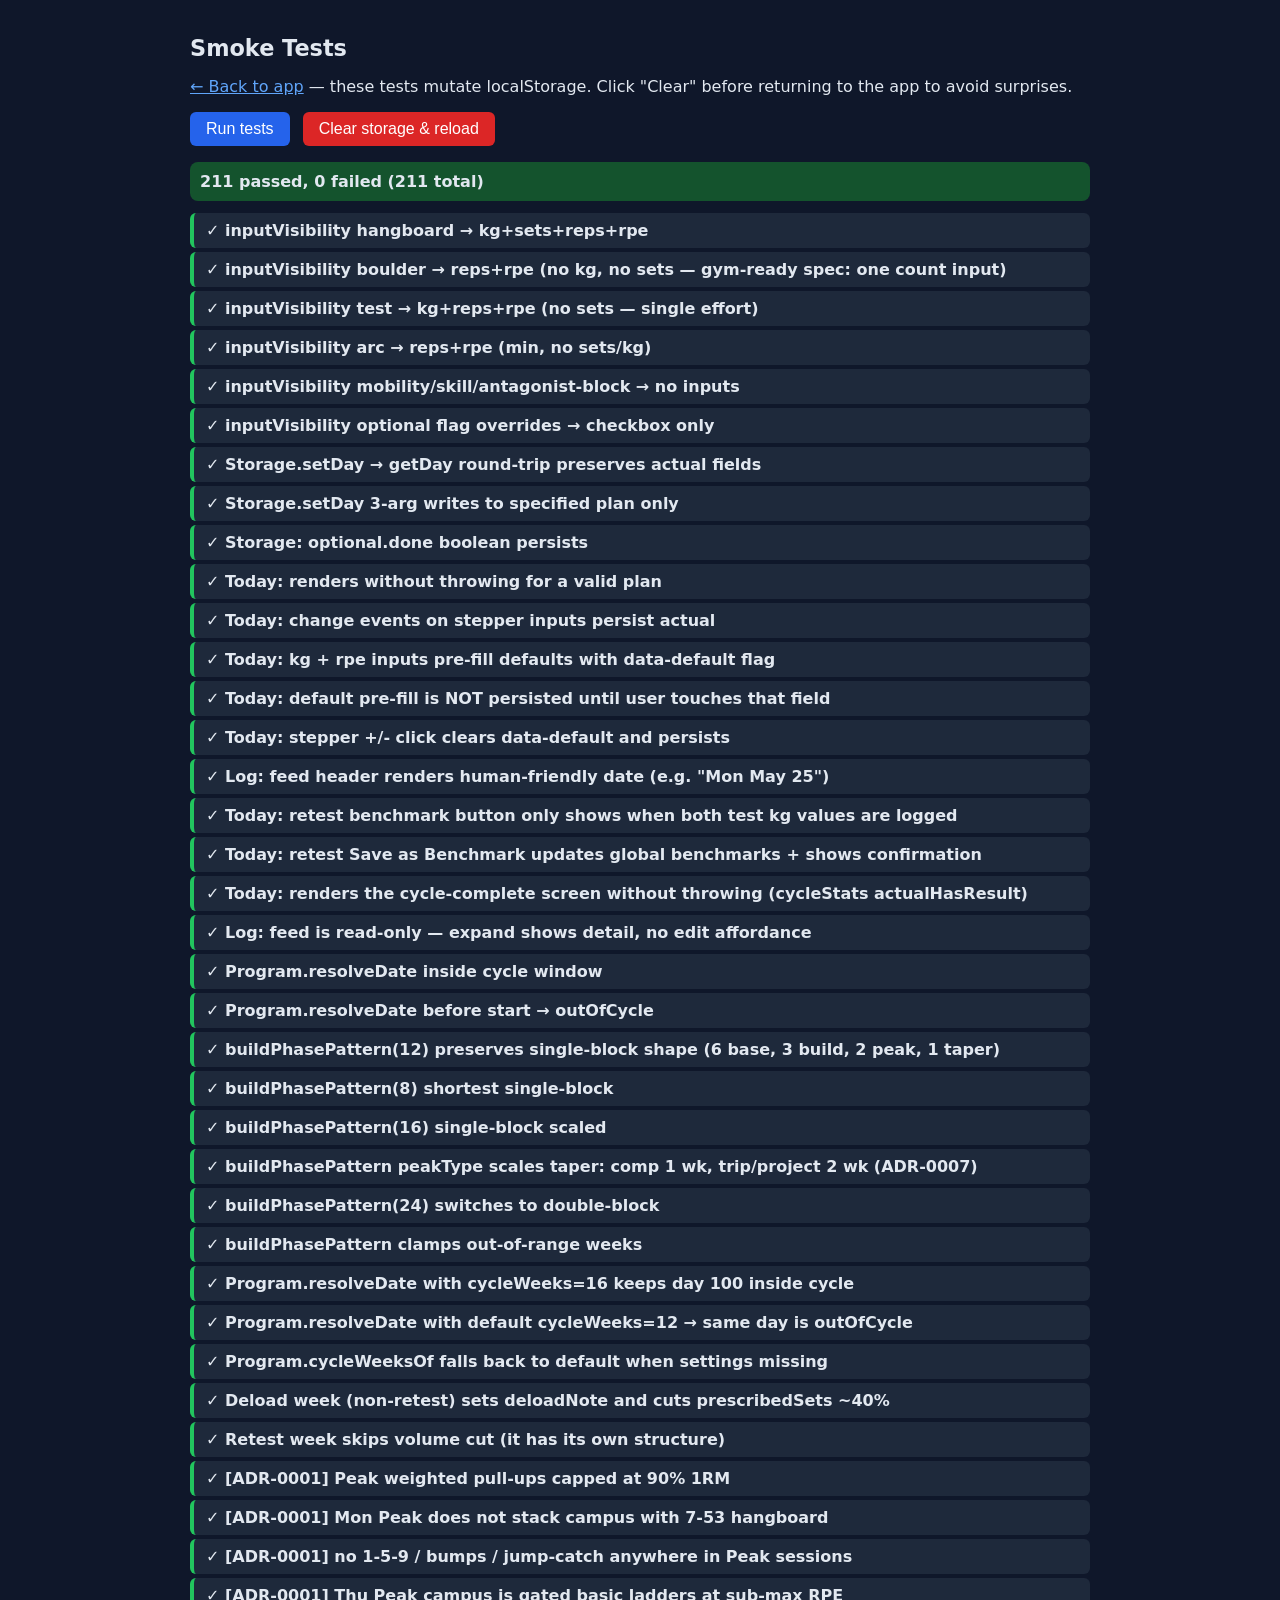
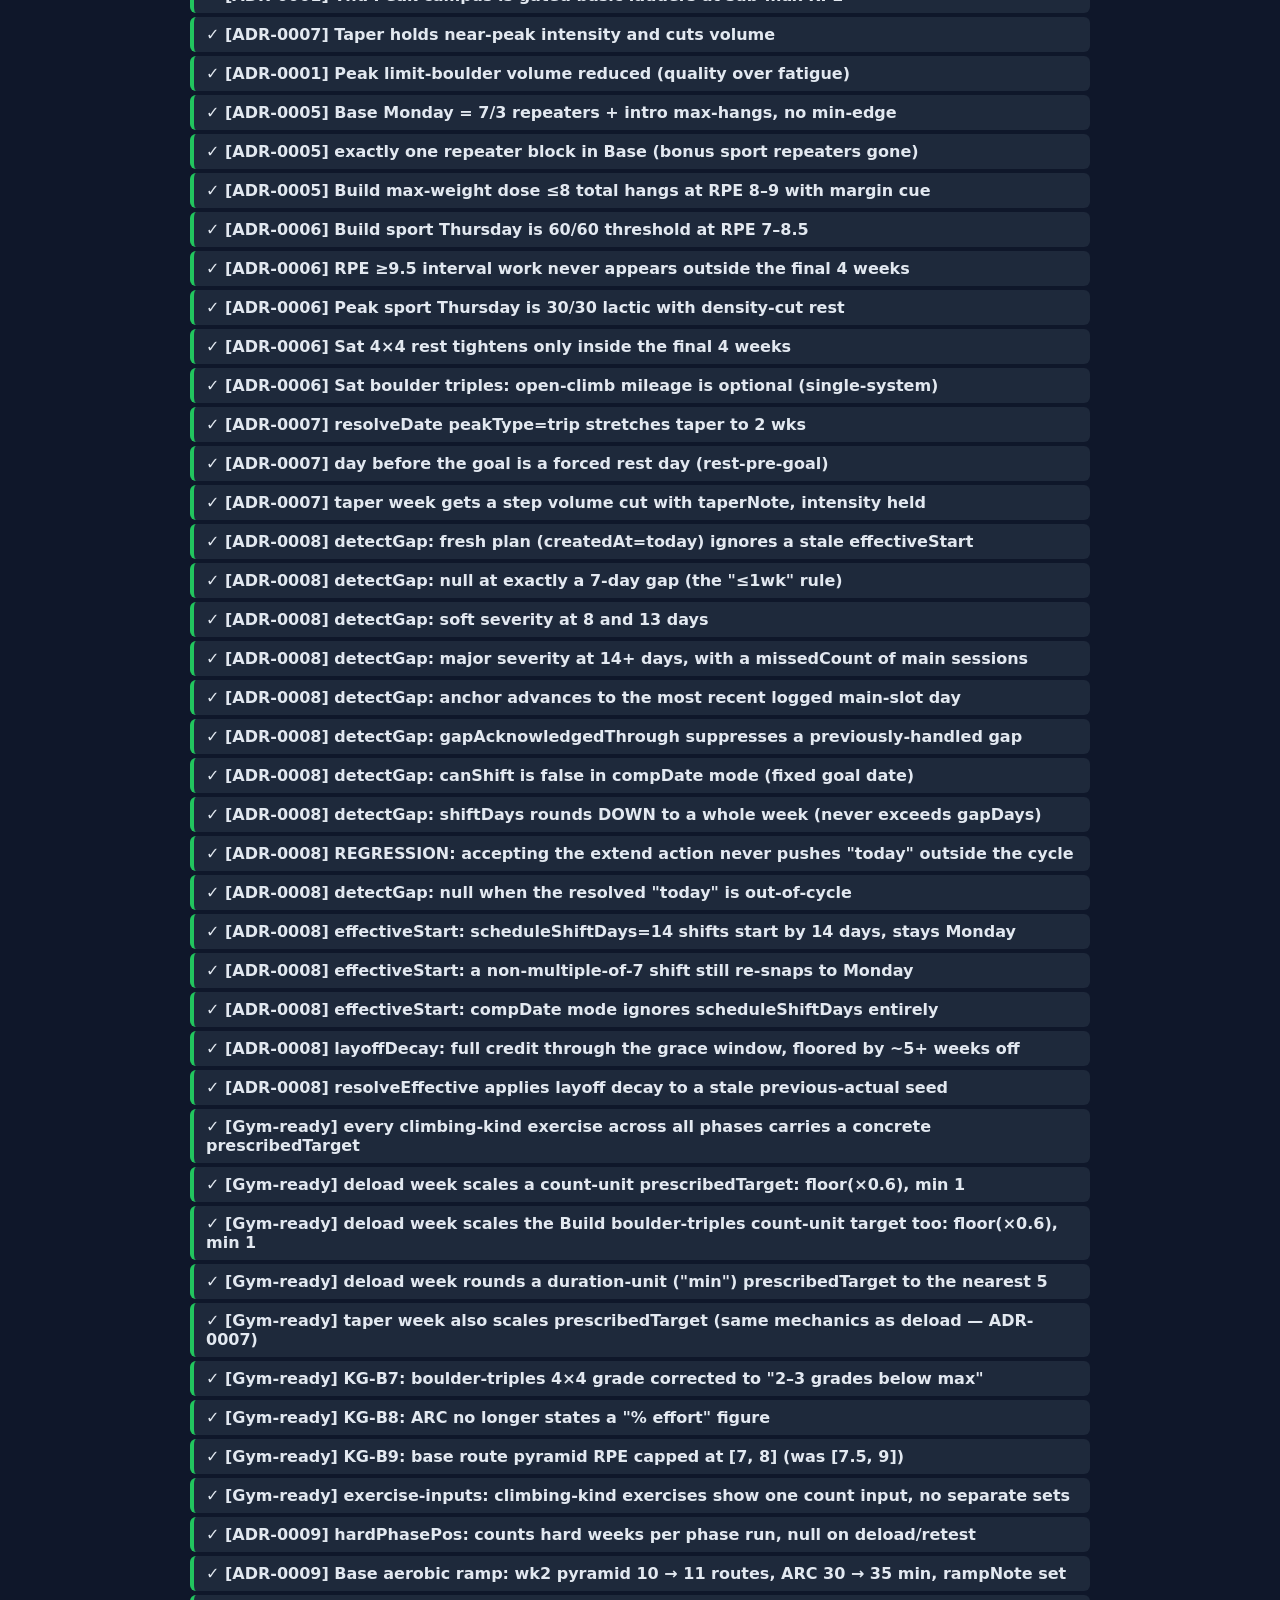
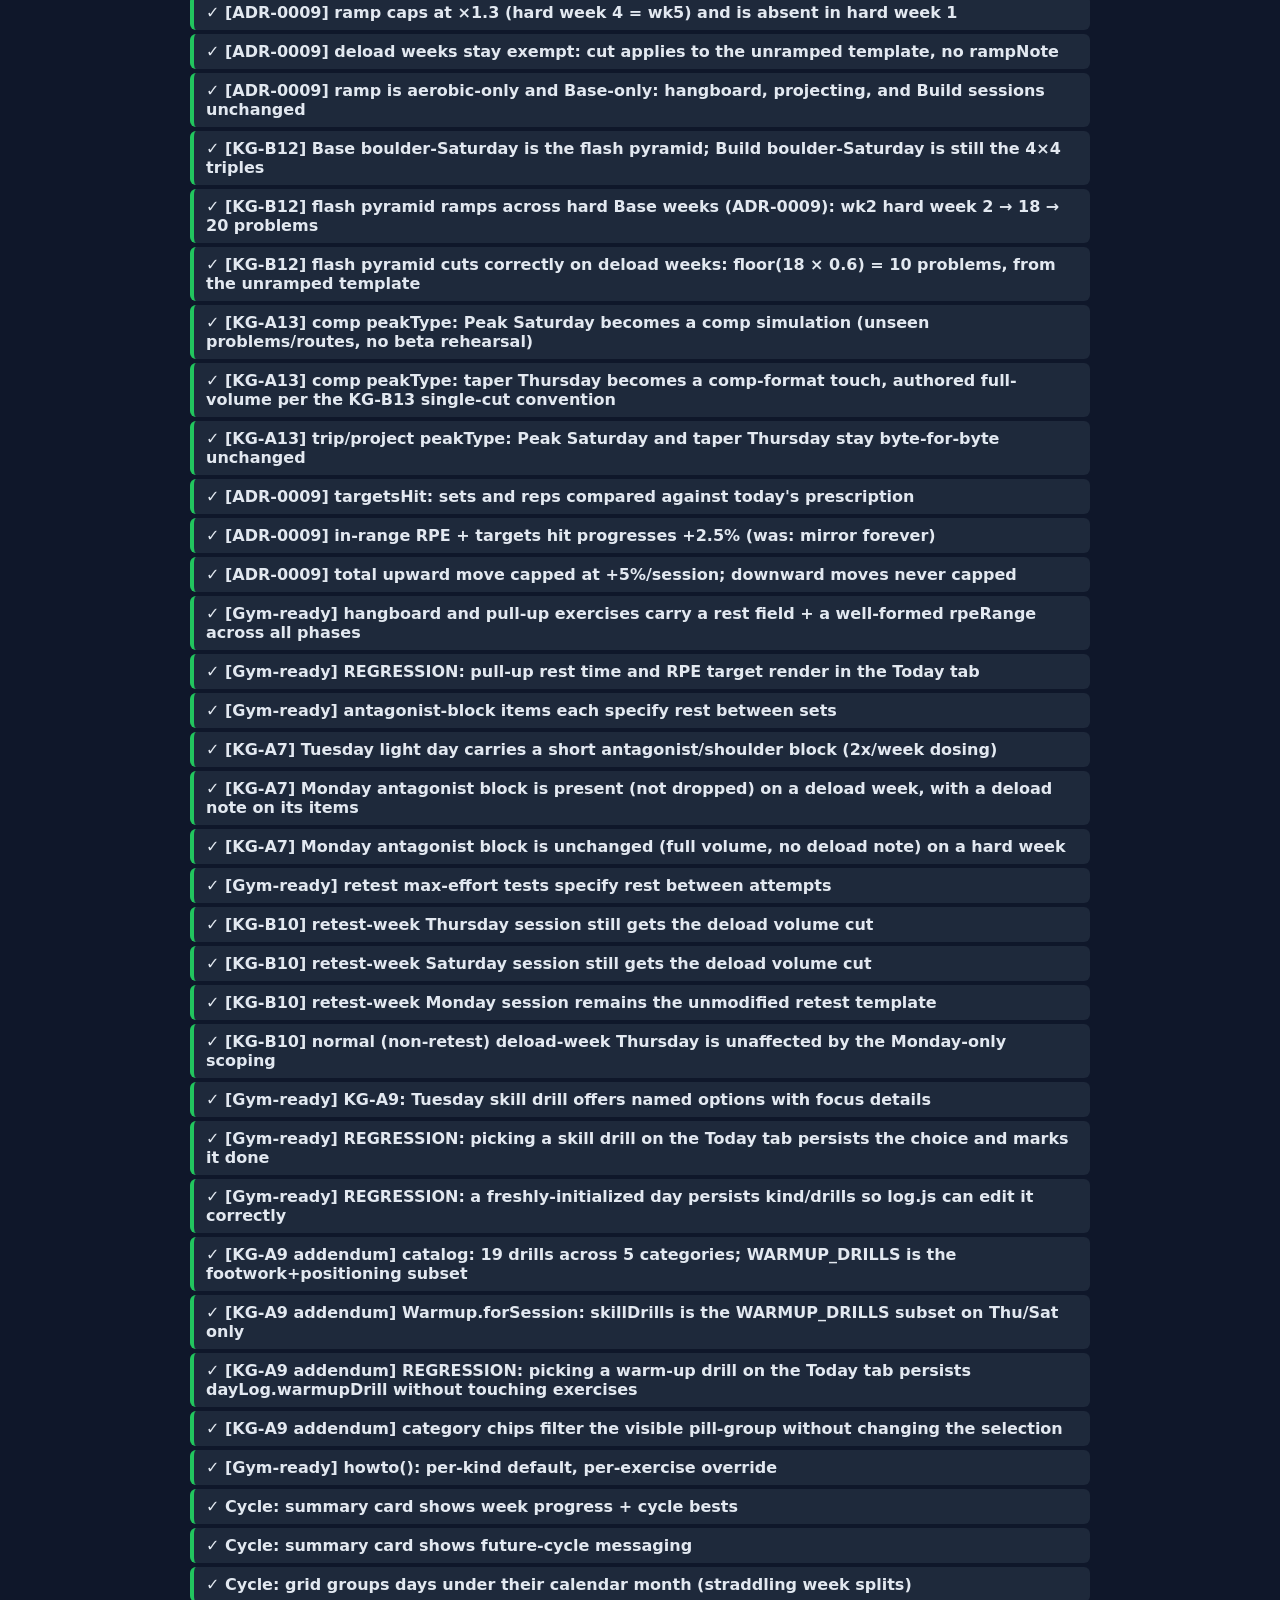
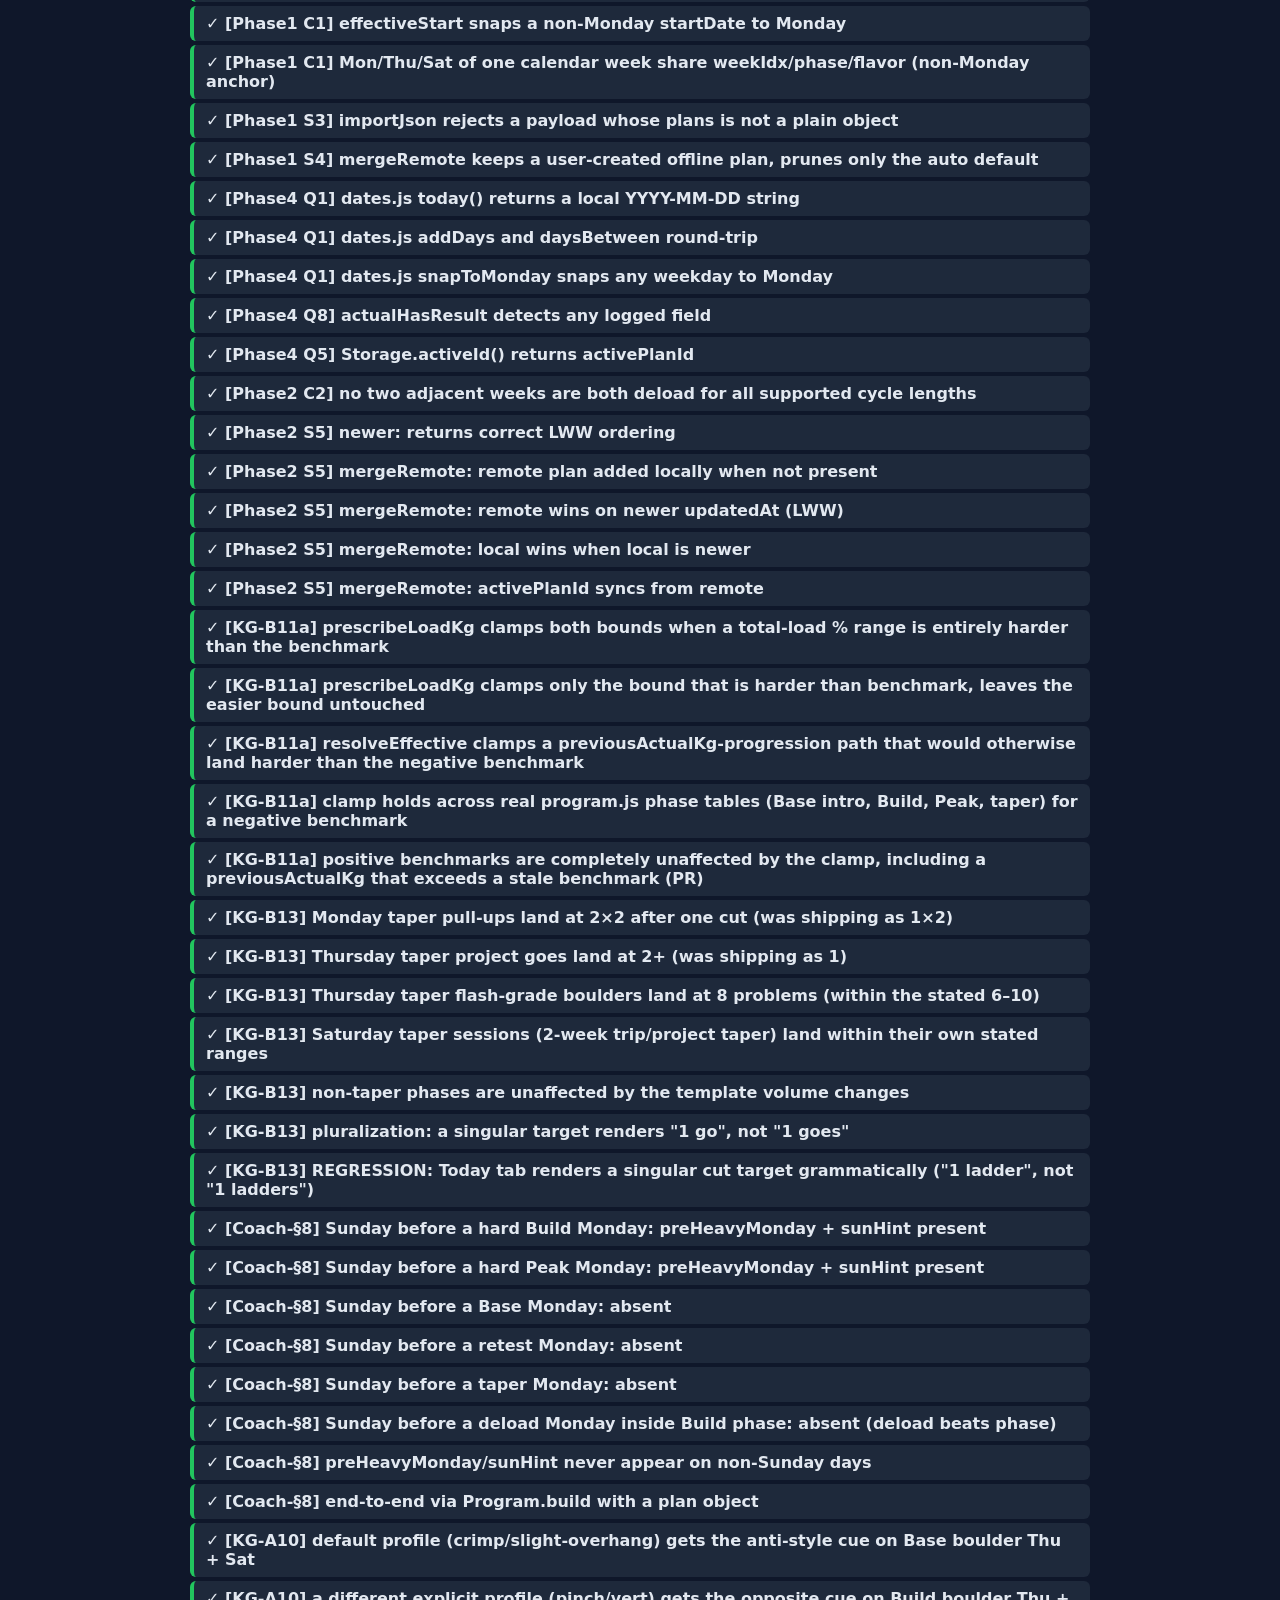
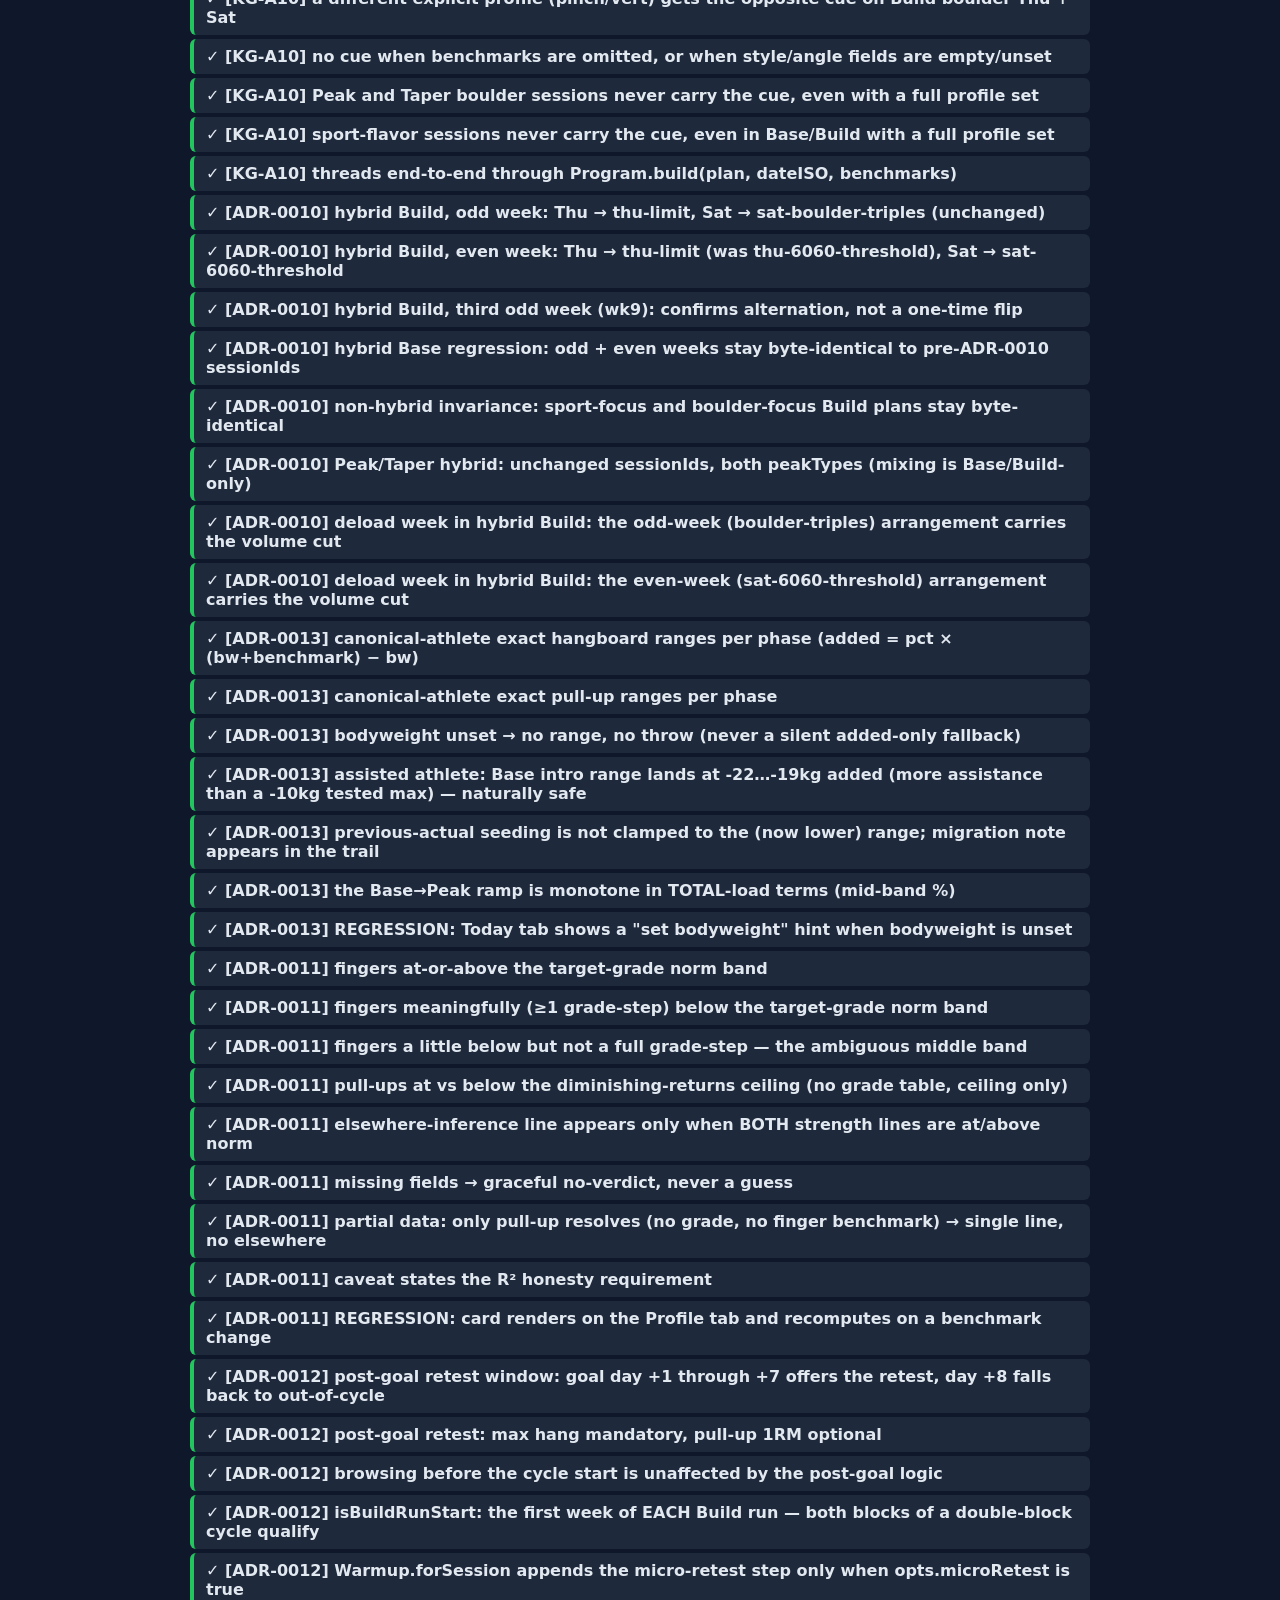
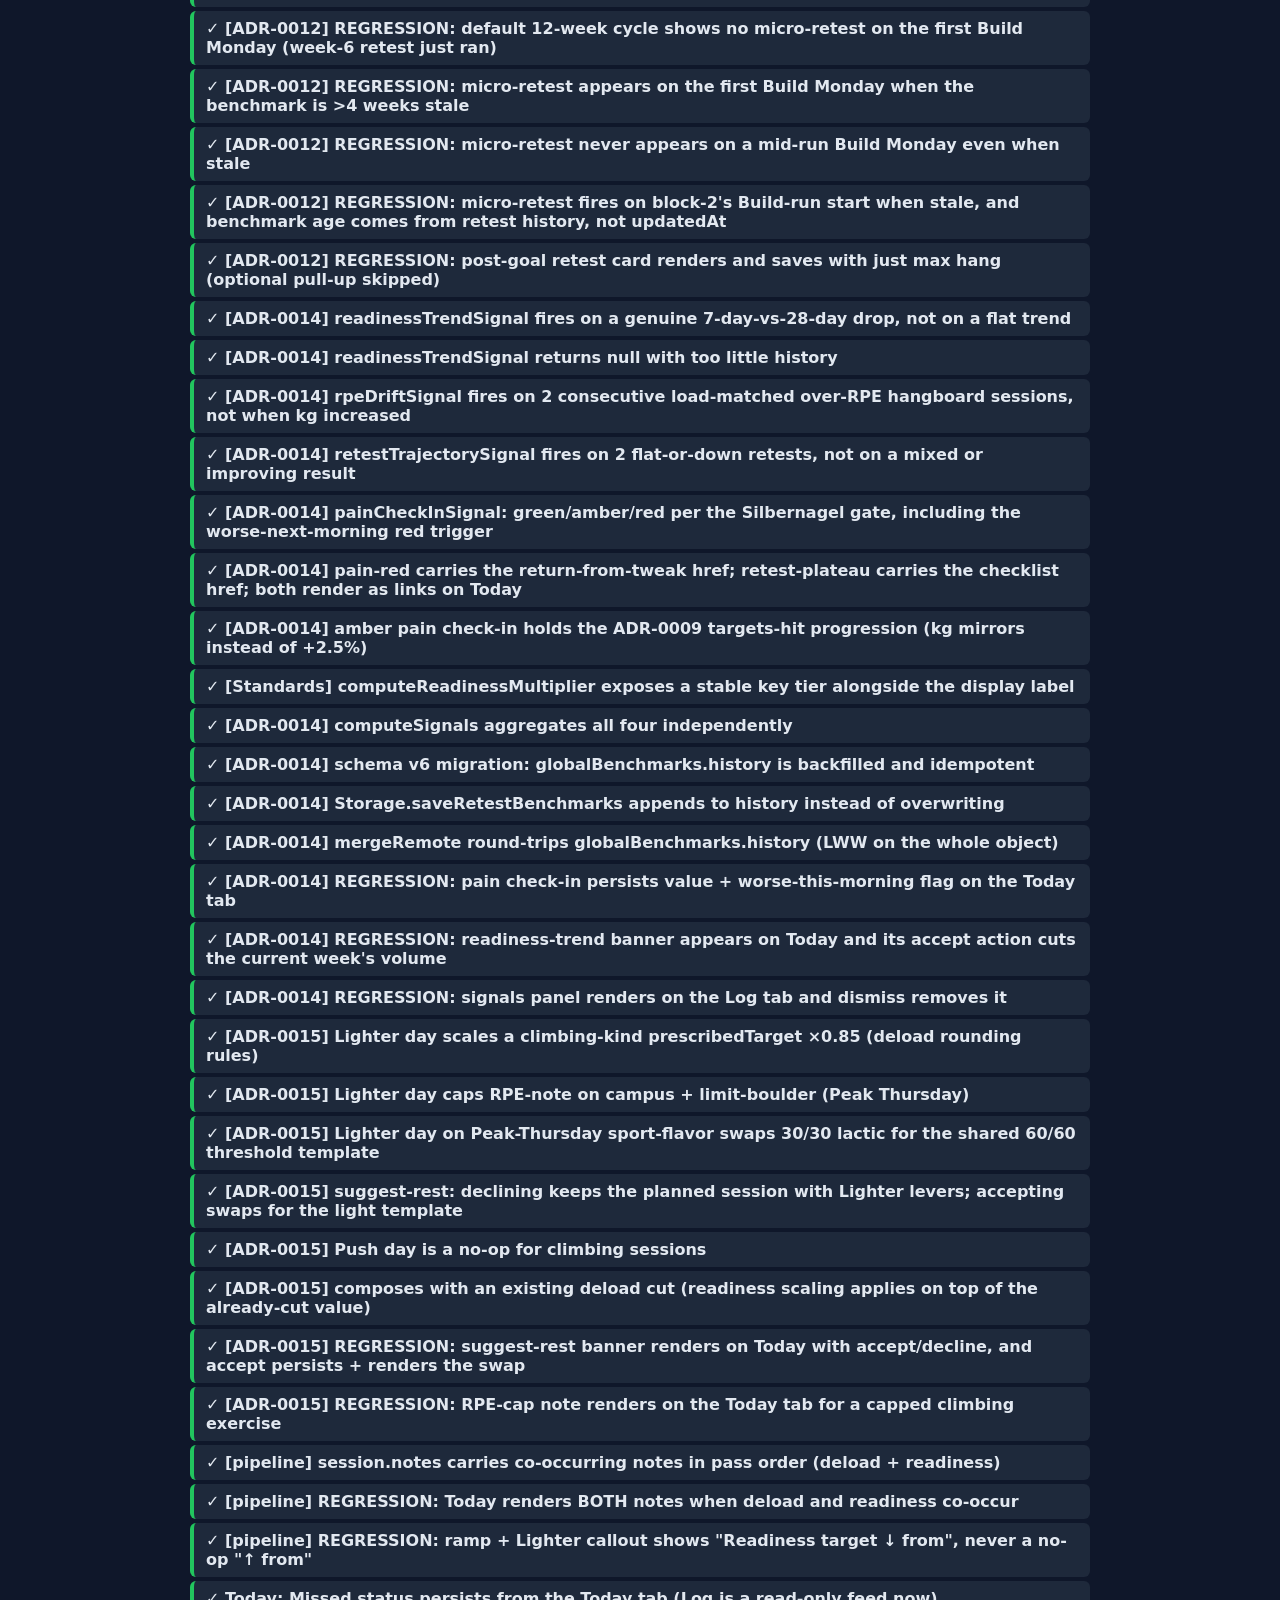
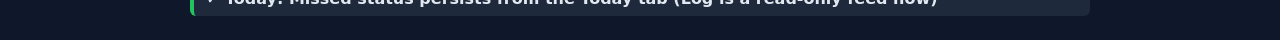
==== commit 2b24c453: "refactor: prescription pipeline + read-only Log; fix dropped readiness note and no-op ramp callout T" ====
--- a/tests/index.html
+++ b/tests/index.html
@@ -359,7 +359,7 @@
 
 // ─── Log view ─────────────────────────────────────────────────────────────
 
-test('Log: Edit + Save on hangboard entry persists changes', () => {
+test('Log: feed is read-only — expand shows detail, no edit affordance', () => {
   resetStorage();
   Storage.setDay('2026-05-18', {
     sessionId: 'mon-hangboard-base',
@@ -374,78 +374,16 @@
   document.body.appendChild(root);
   try {
     renderLog(root);
-    root.querySelector('[data-log-toggle]').click(); // expand — Edit lives in the expanded detail
-    const editBtn = root.querySelector('button[data-edit-log]');
-    assert(editBtn, 'Edit button missing');
-    editBtn.click();
-
-    const kgIn  = root.querySelector('[data-edit-ex="0"][data-edit-ex-field="kg"]');
-    const rpeIn = root.querySelector('[data-edit-ex="0"][data-edit-ex-field="rpe"]');
-    assert(kgIn,  'kg input missing');
-    assert(rpeIn, 'rpe input missing');
-    kgIn.value  = '40';
-    rpeIn.value = '9';
-
-    root.querySelector('button[data-edit-save]').click();
-
-    const back = Storage.getDay('2026-05-18');
-    assertEq(back.exercises[0].actual.kg,  40);
-    assertEq(back.exercises[0].actual.rpe, 9);
-  } finally { root.remove(); }
-});
-
-test('Log: editing boulder entry (no kg input) does not throw on Save', () => {
-  resetStorage();
-  Storage.setDay('2026-05-20', {
-    sessionId: 'thu-main',
-    phase: 'base',
-    status: 'completed',
-    exercises: [
-      { name: 'Boulder', kind: 'boulder', actual: { sets: 4, reps: 4, rpe: 8 } }
-    ]
-  });
-  const root = document.createElement('div');
-  document.body.appendChild(root);
-  try {
-    renderLog(root);
-    root.querySelector('[data-log-toggle]').click(); // expand first
-    root.querySelector('button[data-edit-log]').click();
-    const kgIn = root.querySelector('[data-edit-ex="0"][data-edit-ex-field="kg"]');
-    assert(!kgIn, 'kg input should not exist for boulder kind');
-    const repsIn = root.querySelector('[data-edit-ex="0"][data-edit-ex-field="reps"]');
-    assert(repsIn, 'reps input missing');
-    repsIn.value = '5';
-    root.querySelector('button[data-edit-save]').click();
-    const back = Storage.getDay('2026-05-20');
-    assertEq(back.exercises[0].actual.reps, 5);
-  } finally { root.remove(); }
-});
-
-test('Log: optional exercise edit form shows Done checkbox + persists', () => {
-  resetStorage();
-  Storage.setDay('2026-05-20', {
-    // kind is deliberately not 'skill' here — that kind now specifically means
-    // "has a drill picker" (KG-A9 addendum); this tests the generic optional
-    // Done-checkbox path any other kind gets via ex.optional.
-    exercises: [
-      { name: 'Optional stretch', kind: 'mobility', optional: true, actual: {} }
-    ]
-  });
-  const root = document.createElement('div');
-  document.body.appendChild(root);
-  try {
-    renderLog(root);
-    root.querySelector('[data-log-toggle]').click(); // expand first
-    root.querySelector('button[data-edit-log]').click();
-    const doneCb = root.querySelector('[data-edit-ex="0"][data-edit-ex-field="done"]');
-    assert(doneCb, 'Done checkbox missing for optional');
-    // Should NOT have numeric inputs
-    assert(!root.querySelector('[data-edit-ex="0"][data-edit-ex-field="kg"]'),   'kg should be hidden');
-    assert(!root.querySelector('[data-edit-ex="0"][data-edit-ex-field="sets"]'), 'sets should be hidden');
-    doneCb.checked = true;
-    root.querySelector('button[data-edit-save]').click();
-    const back = Storage.getDay('2026-05-20');
-    assertEq(back.exercises[0].actual.done, true);
+    const toggle = root.querySelector('[data-log-toggle]');
+    assert(toggle, 'feed row missing');
+    toggle.click(); // expand
+    assert(root.innerHTML.includes('25kg'), 'expanded detail should show the logged kg');
+    // The in-feed edit form was removed deliberately (edit past days via the
+    // Today tab date navigation) — no edit affordance may come back.
+    assert(!root.querySelector('[data-edit-log]'),  'no Edit button in read-only feed');
+    assert(!root.querySelector('[data-edit-form]'), 'no edit form in read-only feed');
+    toggle.click(); // collapse still works
+    assert(!root.innerHTML.includes('25kg') || root.querySelector('[data-log-toggle]'), 'collapse re-renders');
   } finally { root.remove(); }
 });
 
@@ -1511,37 +1449,6 @@
   root.remove();
 });
 
-test('[Gym-ready] log.js edit form: skill drill shows as a <select> and can be changed', () => {
-  resetStorage();
-  const plan = Storage.getActivePlan();
-  Storage.setPlanSettings(plan.id, { anchorMode: 'startDate', startDate: '2026-05-04' });
-  Storage.setDay('2026-05-05', {
-    sessionId: 'light',
-    exercises: [
-      { name: 'Skill drill (optional, no fingers)', kind: 'skill', drills: Program.SKILL_DRILLS, actual: { drill: 'silent-feet', done: true } },
-      { name: '15–20 min mobility', kind: 'mobility', actual: {} }
-    ]
-  });
-  const root = document.createElement('div');
-  document.body.appendChild(root);
-  try {
-    renderLog(root);
-    root.querySelector('[data-log-toggle]').click();
-    root.querySelector('button[data-edit-log]').click();
-    const sel = root.querySelector('[data-edit-ex="0"][data-edit-ex-field="drill"]');
-    assert(sel, 'expected a drill <select> for the skill exercise');
-    assertEq(sel.value, 'silent-feet', 'select should show the previously-persisted drill');
-
-    sel.value = 'falling-practice';
-    sel.dispatchEvent(new Event('change', { bubbles: true }));
-    root.querySelector('button[data-edit-save]').click();
-
-    const back = Storage.getDay('2026-05-05');
-    assertEq(back.exercises[0].actual.drill, 'falling-practice');
-    assertEq(back.exercises[0].actual.done, true);
-  } finally { root.remove(); }
-});
-
 // ─── KG-A9 addendum: expanded technique-drill library ──────────────────────
 
 test('[KG-A9 addendum] catalog: 19 drills across 5 categories; WARMUP_DRILLS is the footwork+positioning subset', () => {
@@ -1632,43 +1539,6 @@
     // Switching categories is a view-only filter — it must not touch storage.
     const back = Storage.getDay('2026-05-05');
     assert(!back, 'switching category chips must not persist anything');
-  } finally { root.remove(); }
-});
-
-test('[KG-A9 addendum] log.js: warm-up drill select shows only on Thu/Sat entries and saves', () => {
-  resetStorage();
-  const plan = Storage.getActivePlan();
-  Storage.setPlanSettings(plan.id, { anchorMode: 'startDate', startDate: '2026-05-04' });
-  Storage.setDay('2026-05-07', { sessionId: 'thu-main', exercises: [] }); // Thu wk1
-  Storage.setDay('2026-05-05', { sessionId: 'light', exercises: [] });    // Tue wk1 — no warm-up picker
-  const root = document.createElement('div');
-  document.body.appendChild(root);
-  try {
-    renderLog(root);
-
-    // Each click below triggers log.js to re-render #logContent, so re-query
-    // from `root` fresh every time rather than caching element references.
-    function toggleAndEdit(dateFrag) {
-      const toggle = [...root.querySelectorAll('[data-log-toggle]')].find(t => t.dataset.logToggle?.includes(dateFrag));
-      assert(toggle, `expected a row for ${dateFrag}`);
-      toggle.click();
-      const editBtn = [...root.querySelectorAll('button[data-edit-log]')].find(b => b.dataset.editLog?.includes(dateFrag));
-      assert(editBtn, `expected an Edit button for ${dateFrag}`);
-      editBtn.click();
-    }
-
-    toggleAndEdit('2026-05-07');
-    const thuSel = root.querySelector(`[data-edit-form$="2026-05-07"] [data-edit-field="warmupDrill"]`);
-    assert(thuSel, 'expected a warm-up drill select on the Thu entry');
-
-    thuSel.value = 'quiet-hands';
-    thuSel.dispatchEvent(new Event('change', { bubbles: true }));
-    root.querySelector(`[data-edit-form$="2026-05-07"] button[data-edit-save]`).click();
-    assertEq(Storage.getDay('2026-05-07').warmupDrill, 'quiet-hands');
-
-    toggleAndEdit('2026-05-05');
-    const tueSel = root.querySelector(`[data-edit-form$="2026-05-05"] [data-edit-field="warmupDrill"]`);
-    assert(!tueSel, 'Tuesday entry should not show a warm-up drill select');
   } finally { root.remove(); }
 });
 
@@ -3273,6 +3143,74 @@
   } finally { root.remove(); }
 });
 
+// ─── Prescription pipeline (notes[] channel + provenance render) ───────────
+
+test('[pipeline] session.notes carries co-occurring notes in pass order (deload + readiness)', () => {
+  // Before the pipeline refactor, notes were assumed mutually exclusive and
+  // the Today view rendered deloadNote || … || readinessNote — silently
+  // dropping the readiness note whenever both fired (possible since ADR-0015).
+  const plan = { settings: { anchorMode: 'startDate', startDate: '2026-05-04', cycleWeeks: 12, peakType: 'comp' }, focus: 'boulder' };
+  const sess = Program.build(plan, '2026-05-30', null, { label: 'lighter' }); // wk4 Sat, natural deload
+  assert(Array.isArray(sess.notes), 'every built session must carry notes[]');
+  assert(sess.deloadNote && sess.readinessNote, 'fixture must fire both passes');
+  assert(sess.notes.includes(sess.deloadNote),    'notes[] must include the deload note');
+  assert(sess.notes.includes(sess.readinessNote), 'notes[] must include the readiness note');
+  assert(sess.notes.indexOf(sess.deloadNote) < sess.notes.indexOf(sess.readinessNote),
+    'notes[] must be in pass order (cut before readiness gate)');
+});
+
+test('[pipeline] REGRESSION: Today renders BOTH notes when deload and readiness co-occur', () => {
+  resetStorage();
+  const plan = Storage.getActivePlan();
+  Storage.updatePlan(plan.id, { focus: 'boulder' });
+  Storage.setPlanSettings(plan.id, { anchorMode: 'startDate', startDate: '2026-05-04', cycleWeeks: 12, peakType: 'comp' });
+  sessionStorage.setItem('todaySelectedDate', '2026-05-30'); // wk4 Sat, natural deload
+  Storage.setDay('2026-05-30', { readiness: { sleep: 3, soreness: 3, fatigue: 3 } }); // avg 3.0 → Lighter
+  const root = document.createElement('div');
+  document.body.appendChild(root);
+  try {
+    renderToday(root);
+    assert(/Deload week — volume cut/.test(root.textContent), 'deload note must render');
+    assert(/Readiness: lighter/.test(root.textContent), 'readiness note must ALSO render (was silently dropped)');
+  } finally { root.remove(); }
+});
+
+test('[pipeline] REGRESSION: ramp + Lighter callout shows "Readiness target ↓ from", never a no-op "↑ from"', () => {
+  // Base wk2 ARC: template 30 min → ramp ×1.1 → 35 → readiness ×0.85 → 30.
+  // The old callout could only show rampedFrom, rendering the nonsense
+  // "Ramped target 30 min ↑ from 30 min".
+  resetStorage();
+  const plan = Storage.getActivePlan();
+  Storage.setPlanSettings(plan.id, { anchorMode: 'startDate', startDate: '2026-05-04', cycleWeeks: 12, peakType: 'comp' });
+  sessionStorage.setItem('todaySelectedDate', '2026-05-16'); // wk2 Sat (hybrid even week → sport → ARC)
+  Storage.setDay('2026-05-16', { readiness: { sleep: 3, soreness: 3, fatigue: 3 } }); // avg 3.0 → Lighter
+  const root = document.createElement('div');
+  document.body.appendChild(root);
+  try {
+    renderToday(root);
+    assert(/Readiness target/.test(root.textContent), 'callout must be owned by the last pass that scaled the target');
+    assert(/↓ from 35 min/.test(root.textContent), 'must show the immediate pre-readiness (ramped) value');
+    assert(/template 30 min/.test(root.textContent), 'must show the original template value');
+    assert(!/↑ from/.test(root.textContent), 'the ramp arrow must not render when readiness owns the callout');
+  } finally { root.remove(); }
+});
+
+test('Today: Missed status persists from the Today tab (Log is a read-only feed now)', () => {
+  resetStorage();
+  const plan = Storage.getActivePlan();
+  Storage.setPlanSettings(plan.id, { anchorMode: 'startDate', startDate: '2026-05-04' });
+  sessionStorage.setItem('todaySelectedDate', '2026-05-18'); // Mon, wk 3
+  const root = document.createElement('div');
+  document.body.appendChild(root);
+  try {
+    renderToday(root);
+    const btn = root.querySelector('#markMissed');
+    assert(btn, 'Missed button missing from the Today status row');
+    btn.click();
+    assertEq(Storage.getDay('2026-05-18').status, 'missed');
+  } finally { root.remove(); }
+});
+
 // ─── Runner ───────────────────────────────────────────────────────────────
 
 async function runAll() {
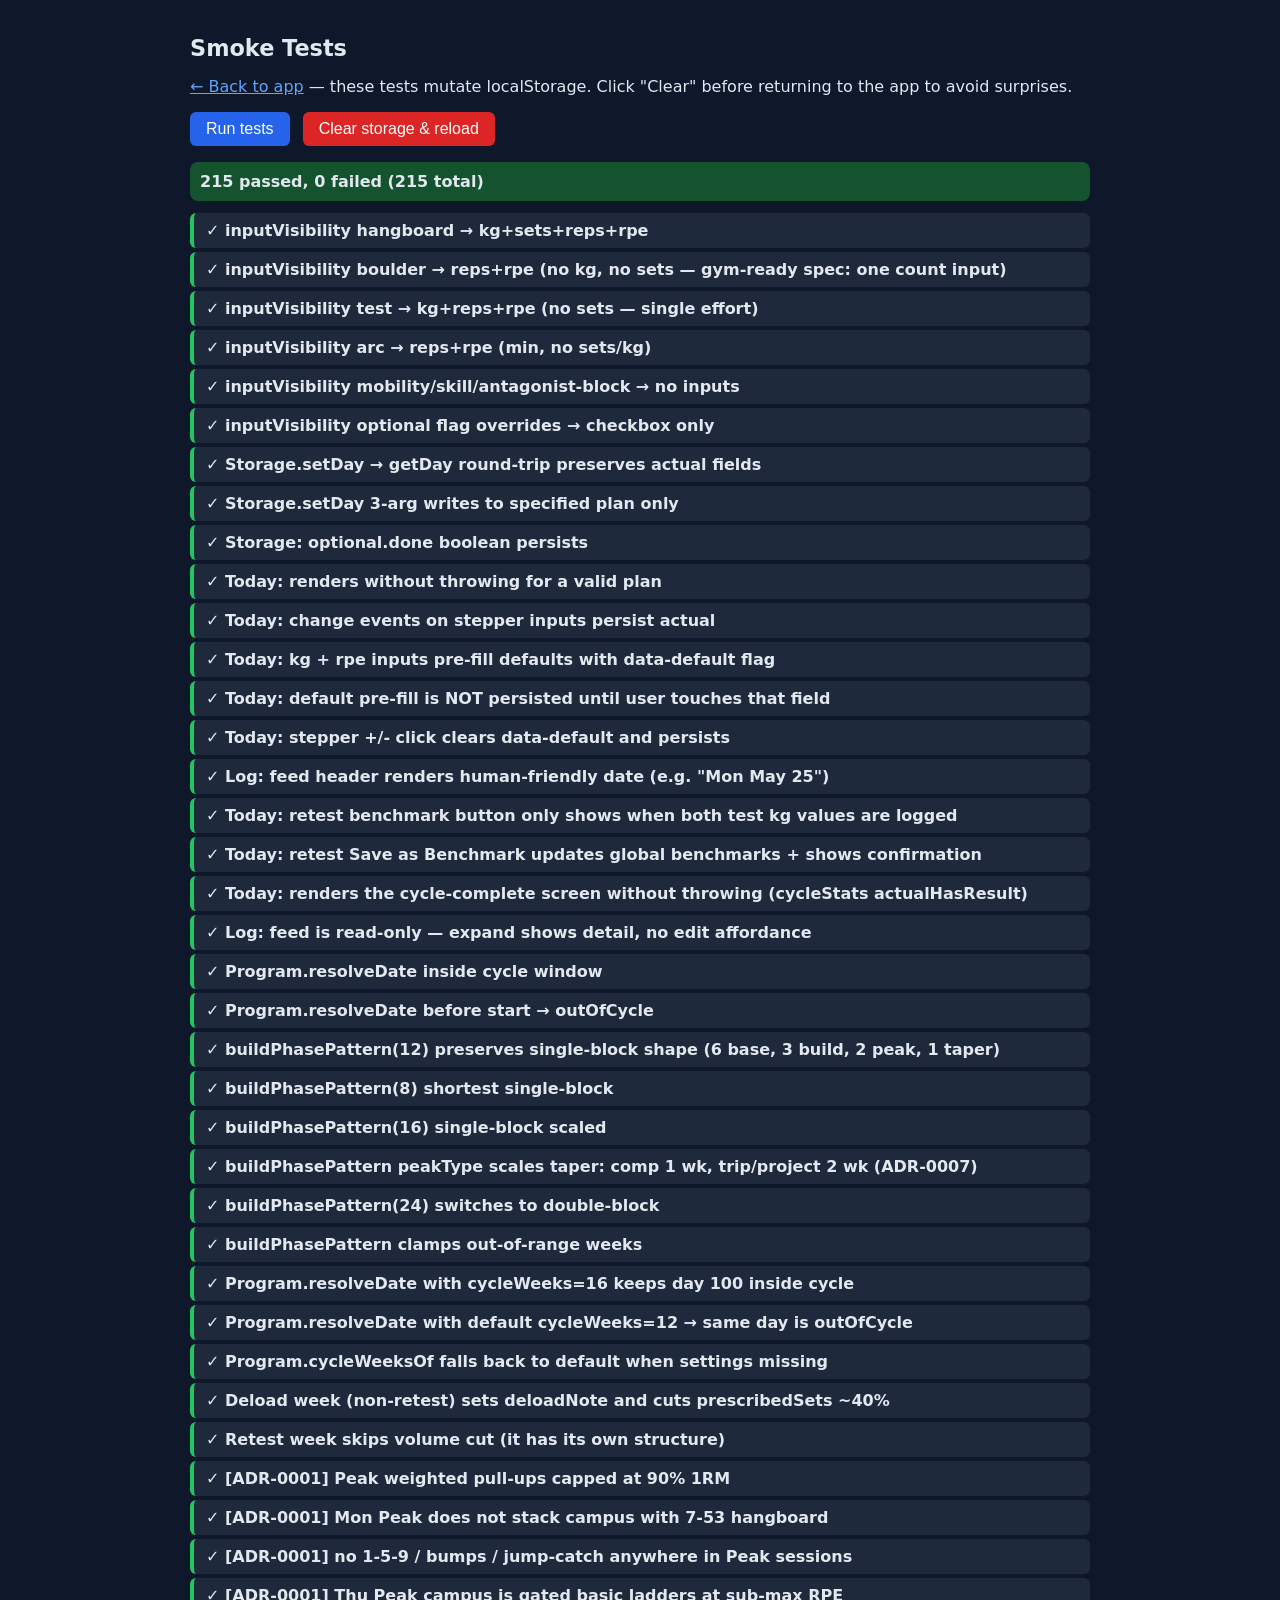
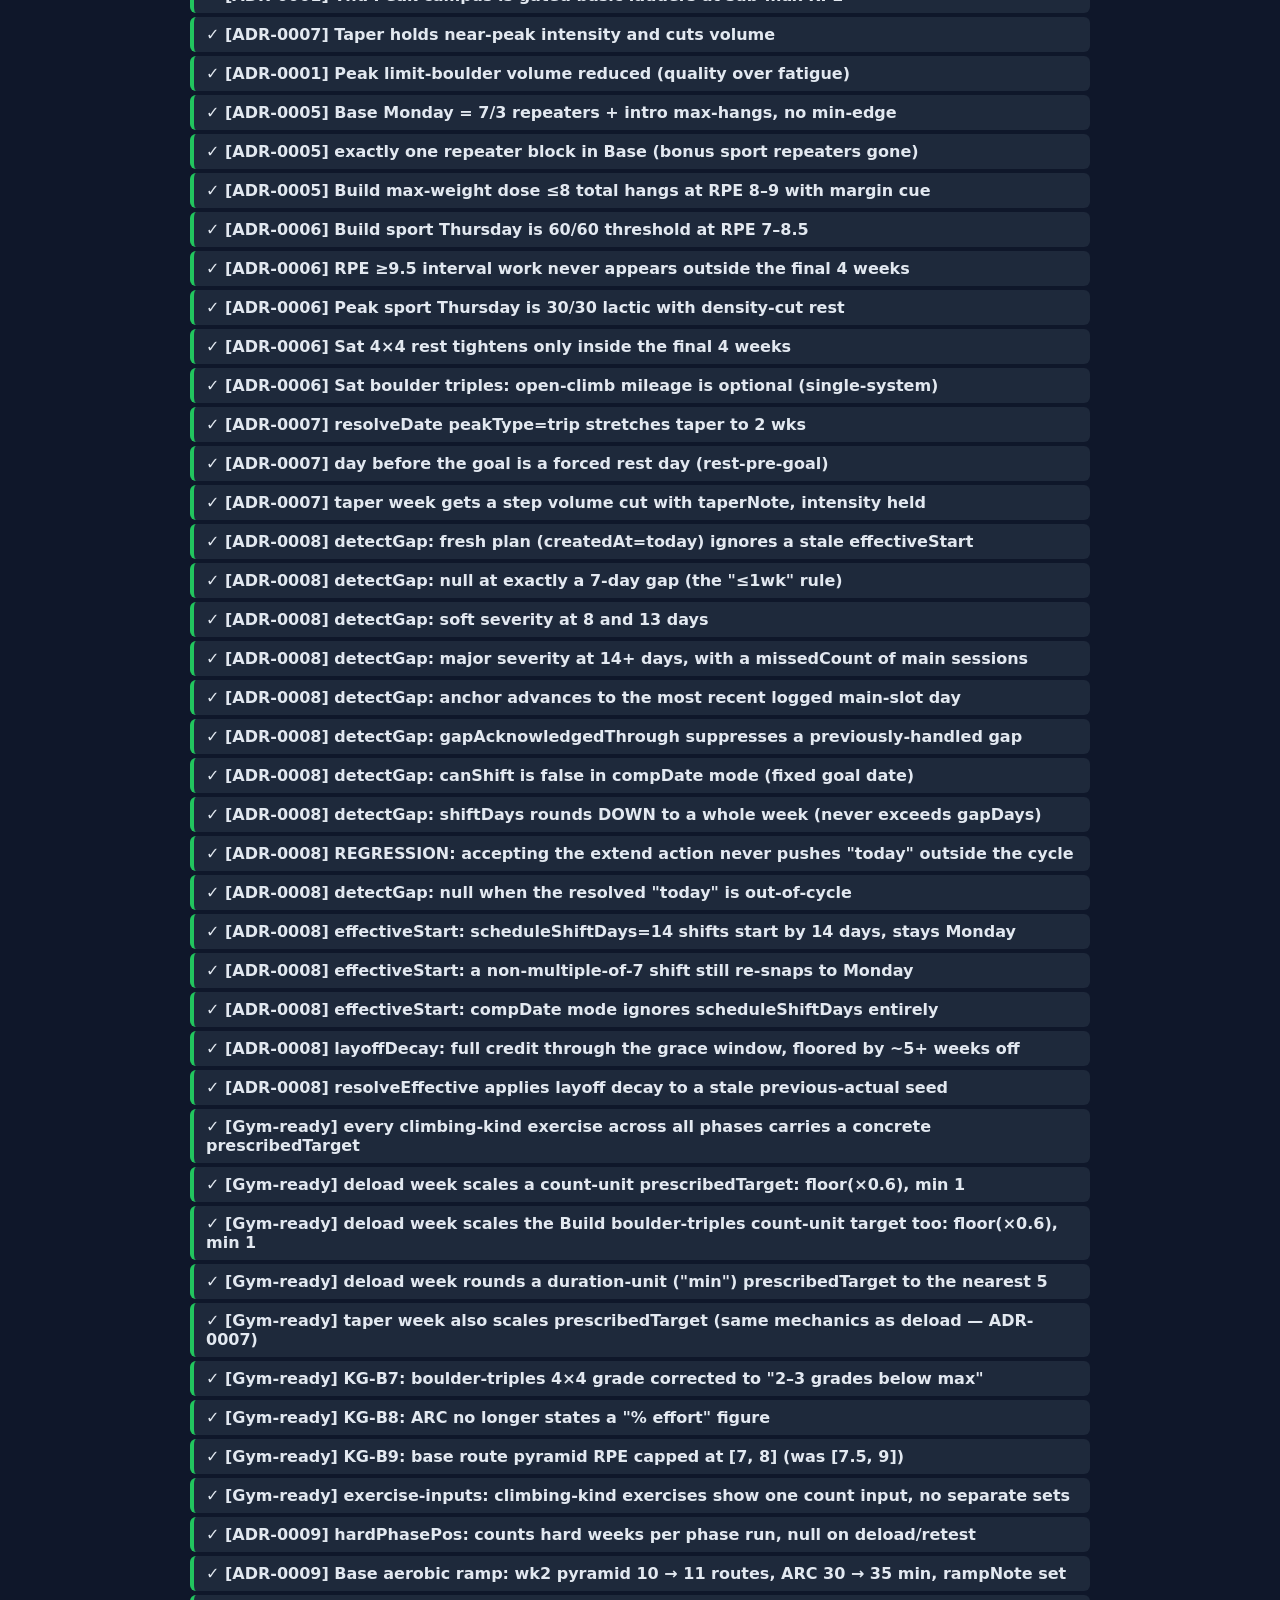
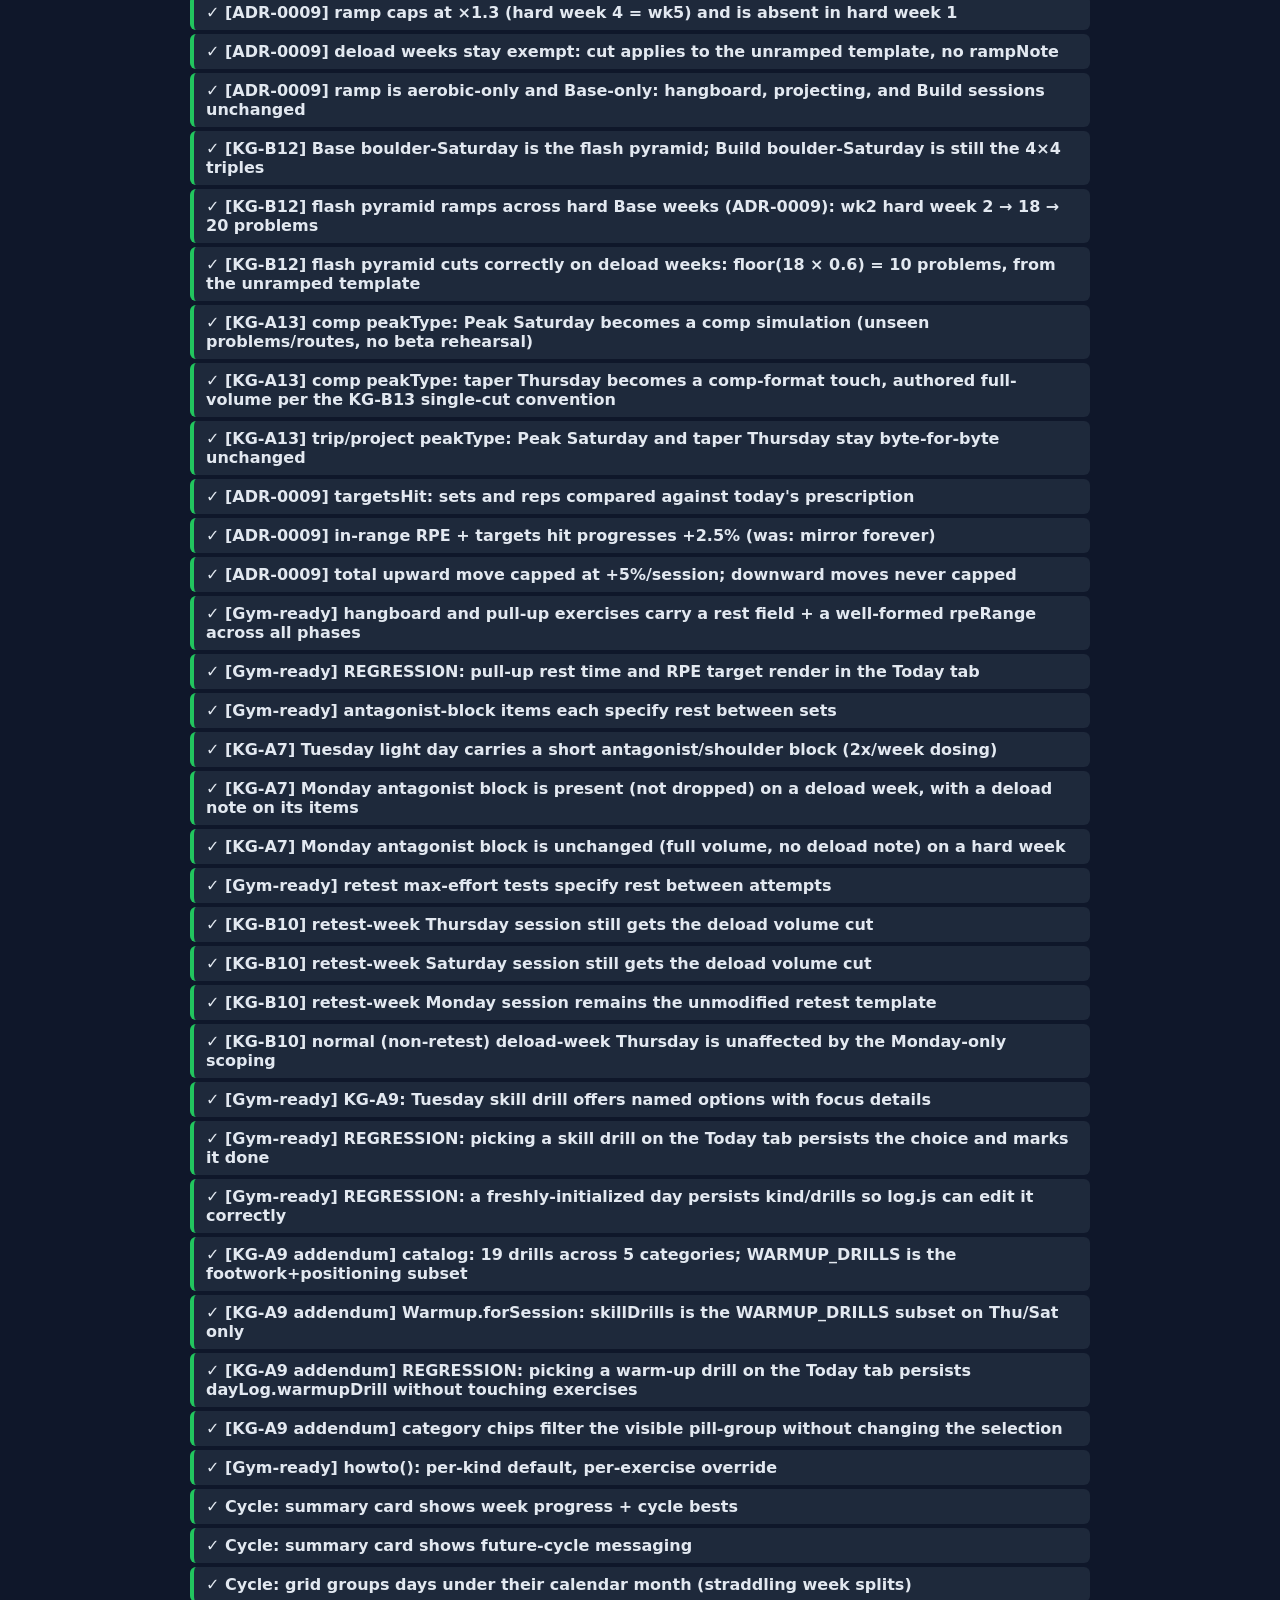
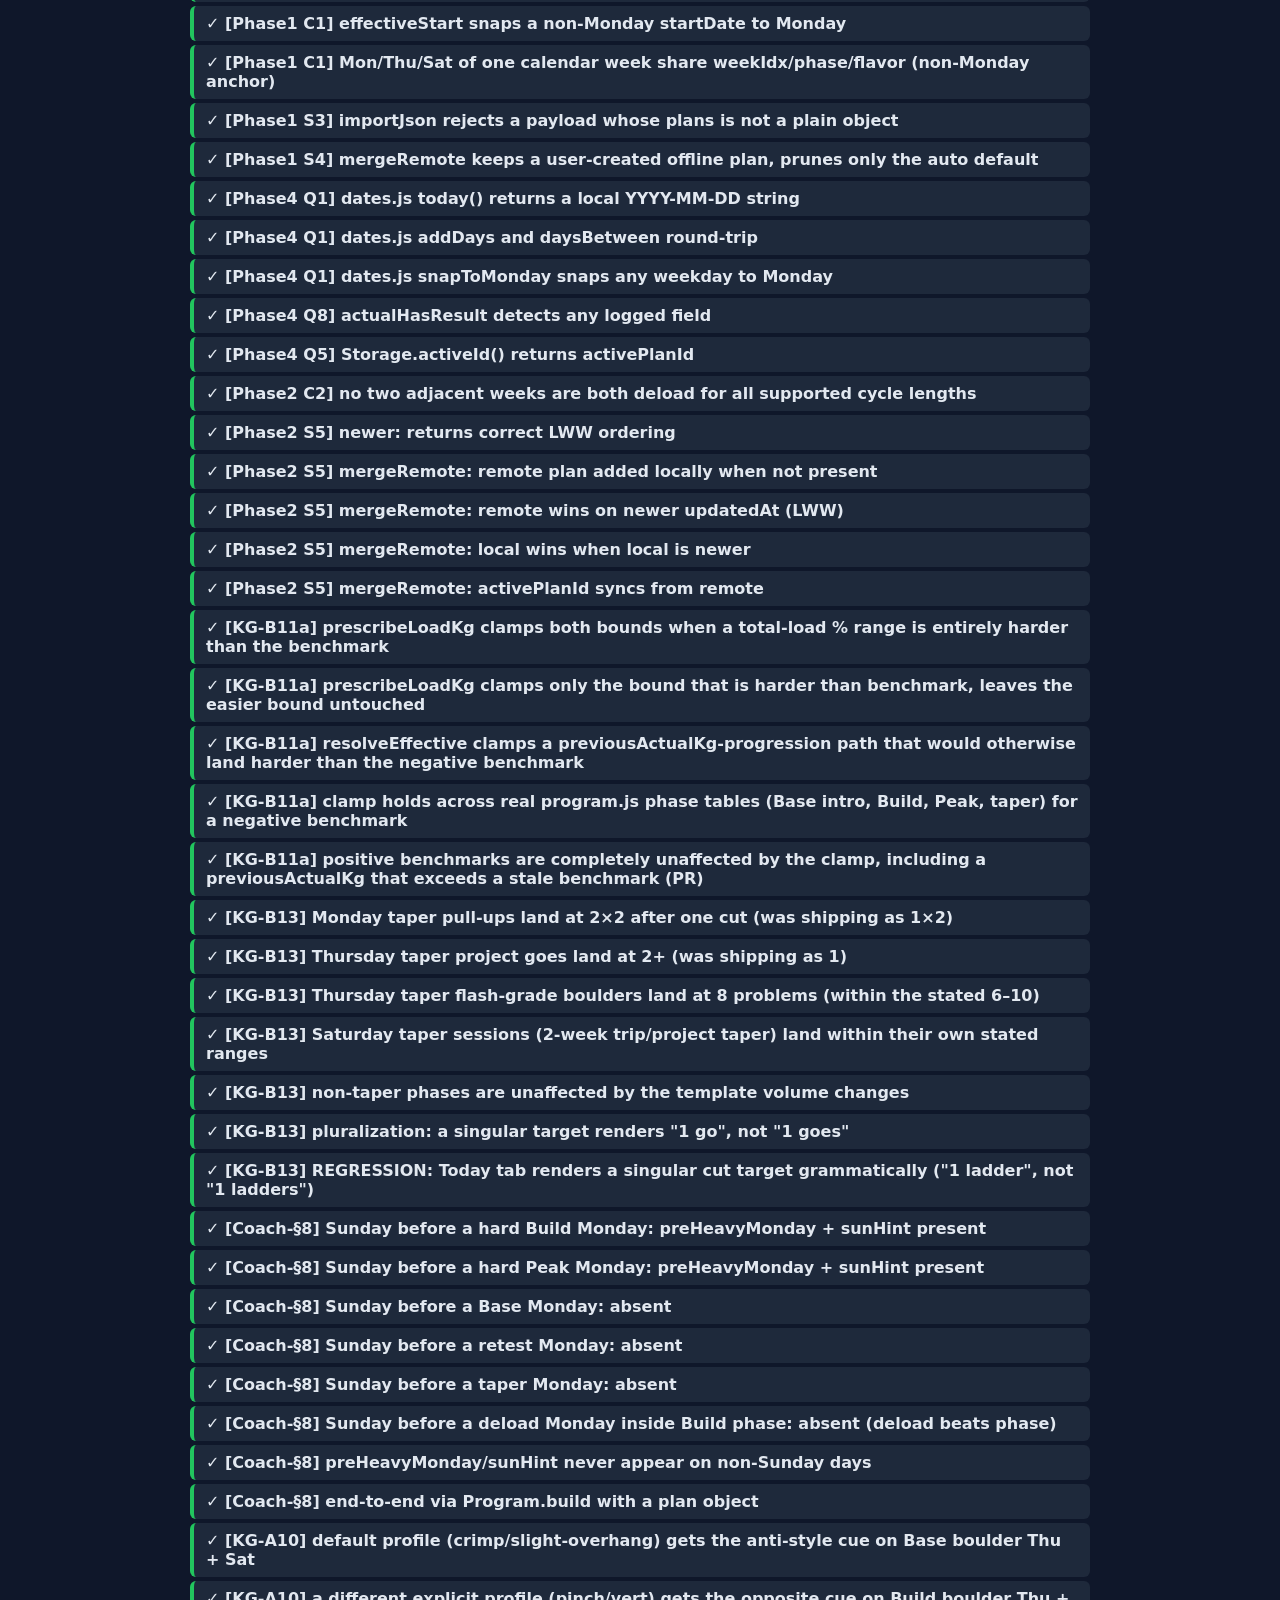
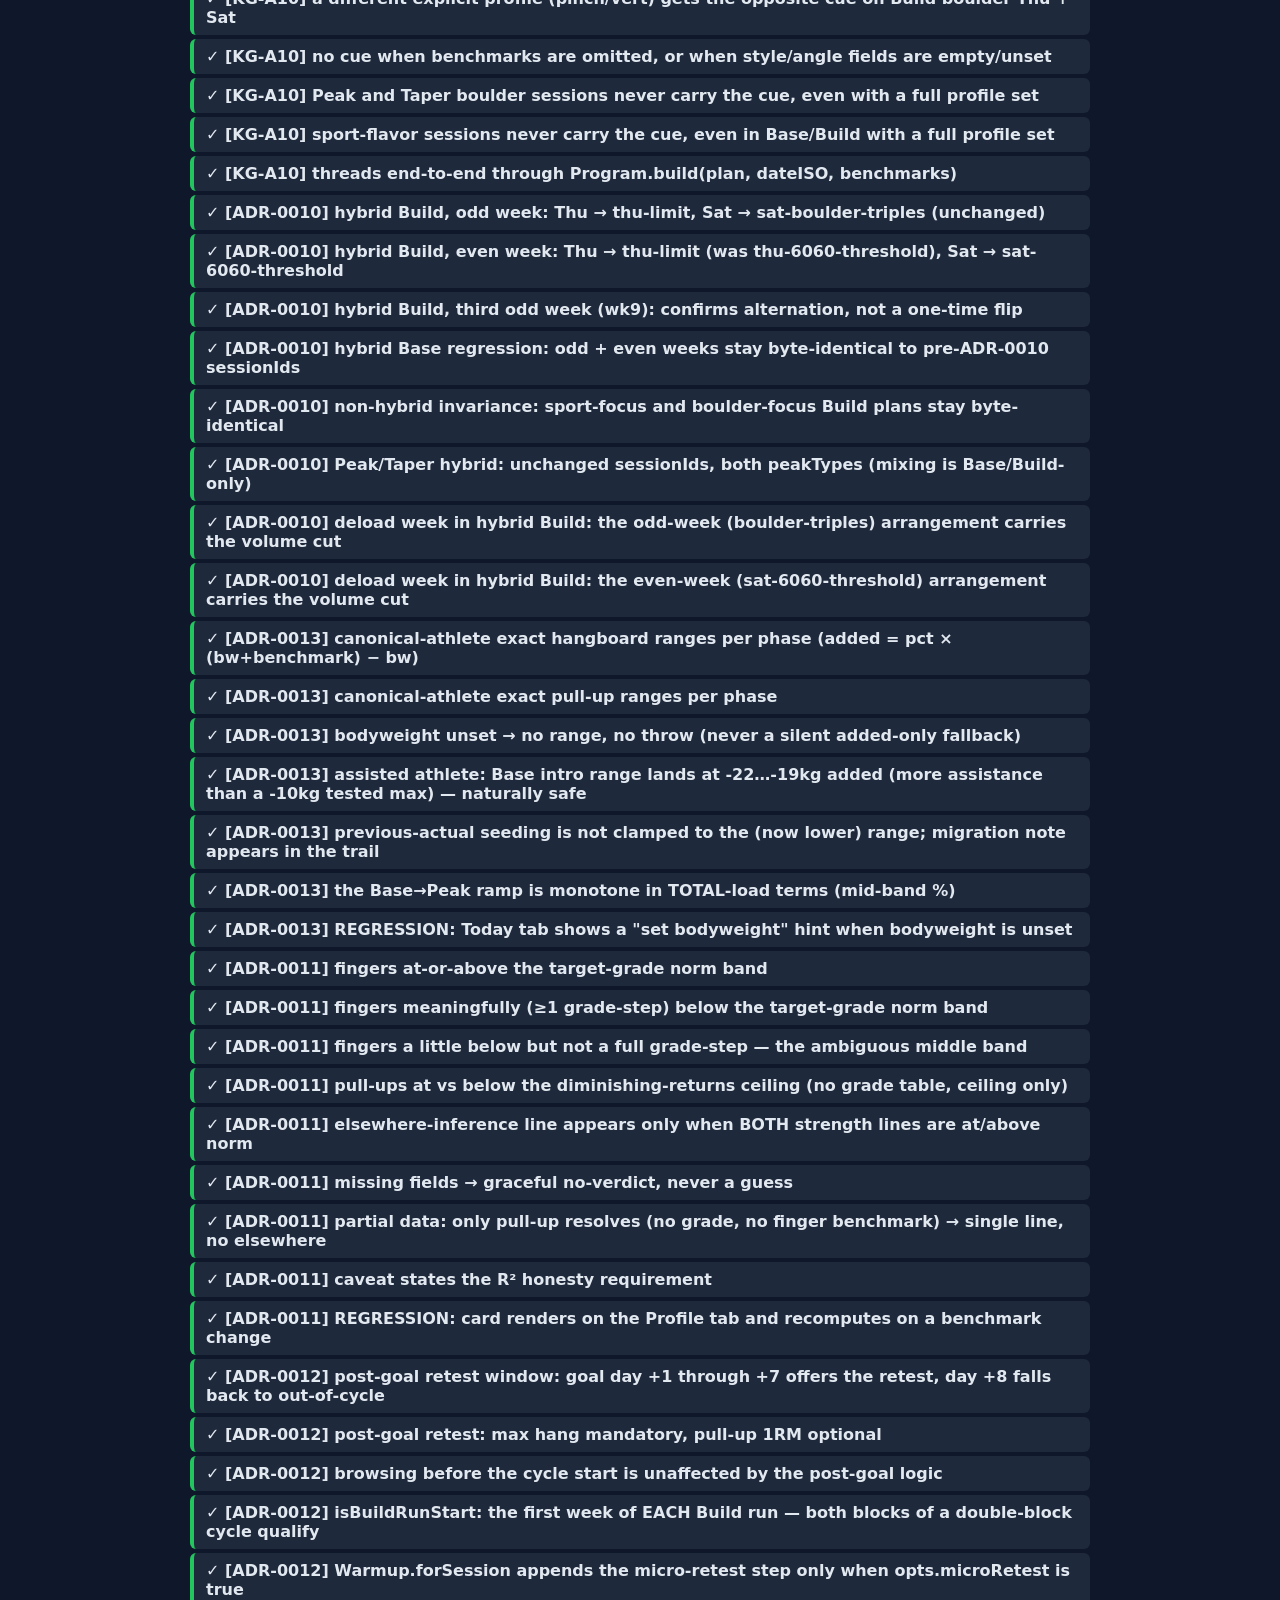
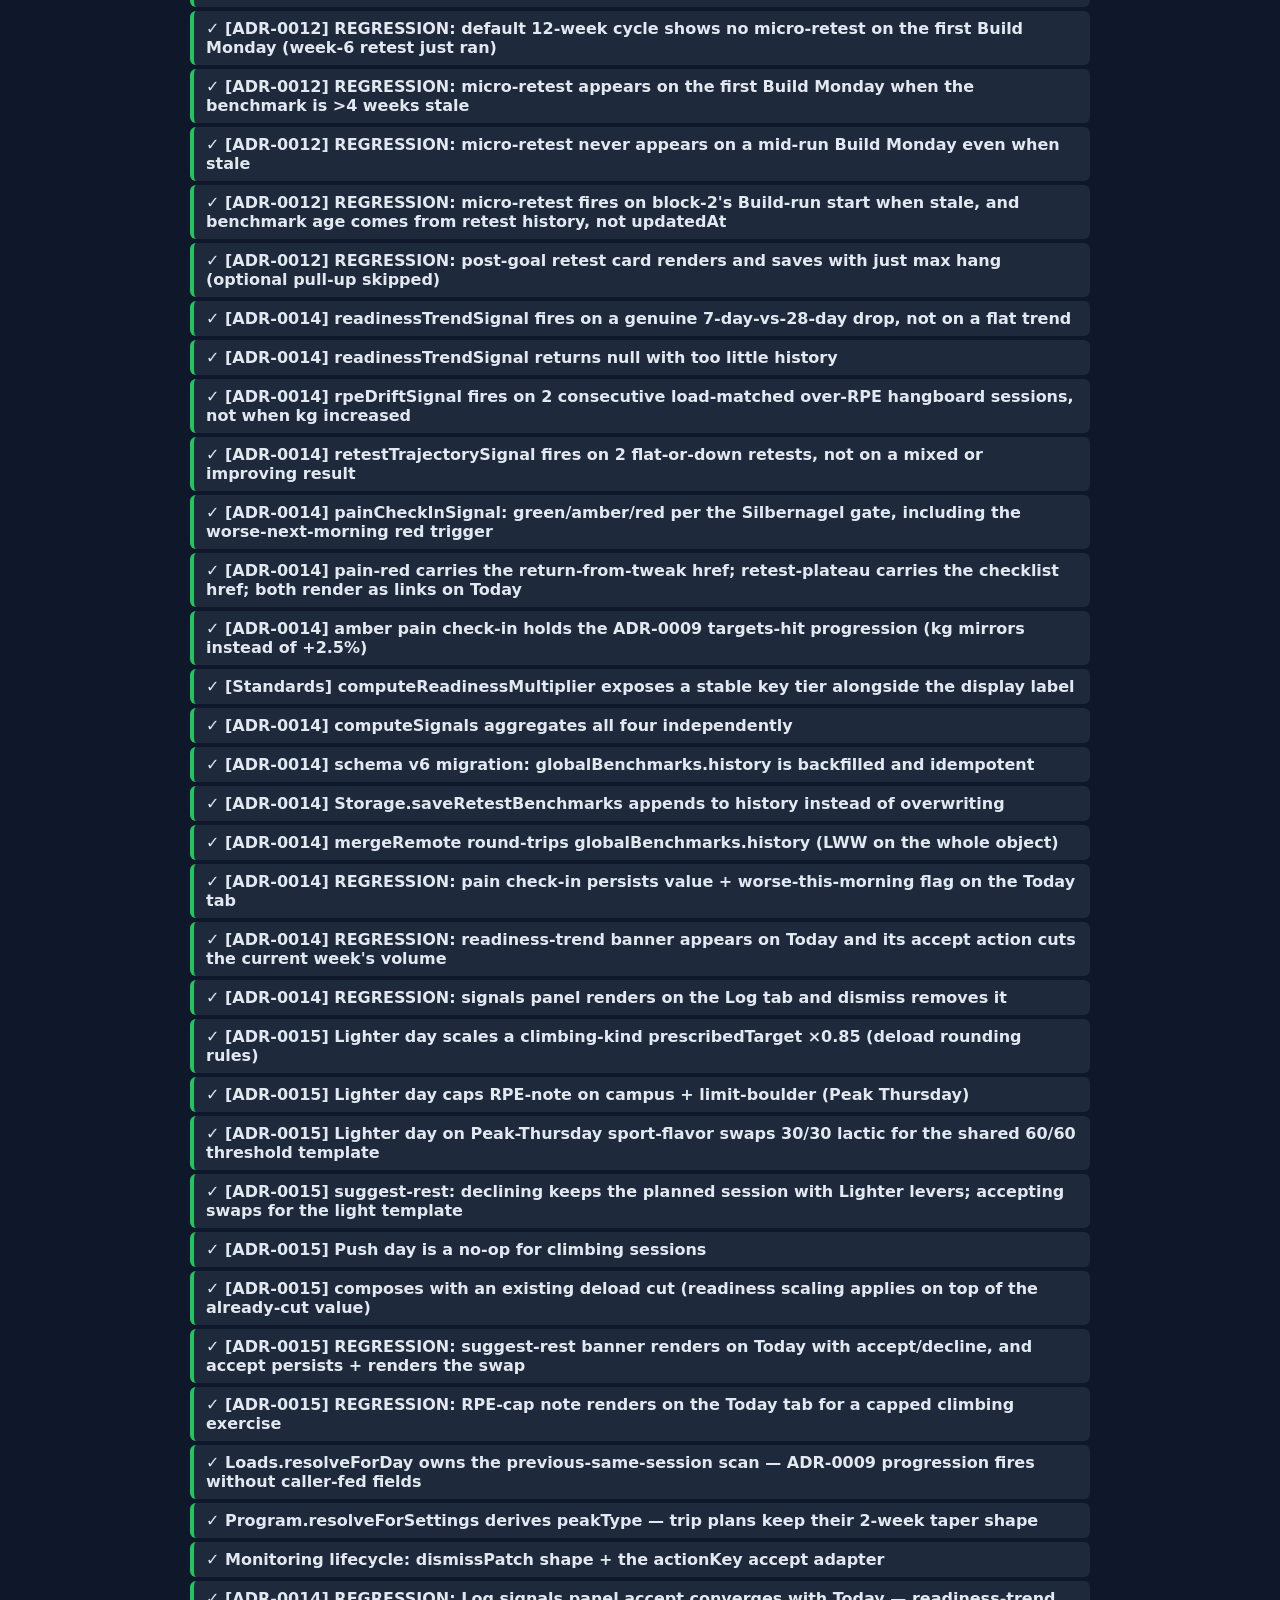
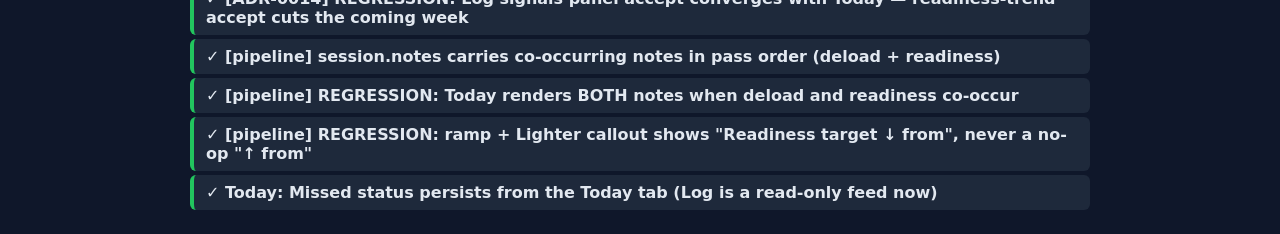
==== commit 1e908d87: "refactor: apply remaining architecture-review candidates - Loads.resolveForDay owns the previous-sam" ====
--- a/tests/index.html
+++ b/tests/index.html
@@ -3143,6 +3143,74 @@
   } finally { root.remove(); }
 });
 
+// ─── Deepening refactors: loads history seam · one-door resolve · signal lifecycle ───
+
+test('Loads.resolveForDay owns the previous-same-session scan — ADR-0009 progression fires without caller-fed fields', () => {
+  resetStorage();
+  const bm = { bodyweight: 70, maxHang20mm: 30 };
+  const ex = { kind: 'hangboard', loadPctRange: [0.8, 0.9], rpeRange: [8, 9], prescribedSets: 5 };
+  // Previous same-session day: targets hit (5 sets) at in-range RPE → +2.5%.
+  Storage.setDay('2026-05-04', { sessionId: 'mon-hangboard-build', exercises: [
+    { kind: 'hangboard', actual: { kg: 20, rpe: 8.5, sets: 5, reps: 10 } }
+  ] });
+  // Decoy: a NEWER day with a different sessionId must not be the continuity match.
+  Storage.setDay('2026-05-07', { sessionId: 'thu-limit', exercises: [
+    { kind: 'hangboard', actual: { kg: 99, rpe: 5, sets: 1 } }
+  ] });
+  const eff = Loads.resolveForDay({
+    exercise: ex, exerciseIndex: 0, sessionId: 'mon-hangboard-build',
+    dateISO: '2026-05-11', days: Storage.listDays(), benchmarks: bm
+  });
+  assertEq(eff.suggestedKg, 20.5, '20kg × 1.025 targets-hit progression — the module found sets/reps itself');
+  assert(eff.reason.some(r => /targets hit/.test(r)), 'progression step must appear in the reason trail');
+});
+
+test('Program.resolveForSettings derives peakType — trip plans keep their 2-week taper shape', () => {
+  const settings = { anchorMode: 'startDate', startDate: '2026-05-04', cycleWeeks: 12, peakType: 'trip' };
+  // Wk 11 Monday: trip taper spans wks 11–12 (ADR-0007); the positional
+  // resolveDate with a forgotten 4th arg would default to comp (peak here).
+  const ctx = Program.resolveForSettings(settings, '2026-07-13');
+  assertEq(ctx.phase, 'taper', 'trip peakType must thread through the one-door resolve');
+  assertEq(Program.resolveDate('2026-07-13', '2026-05-04', 12).phase, 'peak', 'fixture check: the comp default really does differ here');
+  assertEq(Program.resolveForSettings({}, '2026-07-13'), null, 'no anchor → null');
+});
+
+test('Monitoring lifecycle: dismissPatch shape + the actionKey accept adapter', () => {
+  const patched = Monitoring.dismissPatch({ status: 'partial', dismissedSignals: { old: true } }, 'rpeDrift');
+  assertEq(patched.status, 'partial', 'other day fields preserved');
+  assertEq(patched.dismissedSignals, { old: true, rpeDrift: true });
+  const sig = { actionKey: 'early-deload' };
+  assert(Monitoring.signalHasAccept(sig), 'early-deload is the accept-able action');
+  assert(!Monitoring.signalHasAccept({ actionKey: 'confirm-retest' }), 'advisory actions are dismissal-only');
+  const patch = Monitoring.acceptSettingsPatch(sig, { earlyVolumeCuts: [{ from: 'a', to: 'b' }] }, '2026-05-04');
+  assertEq(patch.earlyVolumeCuts.length, 2, 'appends to existing cuts');
+  assertEq(patch.earlyVolumeCuts[1], { from: '2026-05-04', to: '2026-05-11' }, 'ADR-0014: the coming 7 days');
+  assertEq(Monitoring.acceptSettingsPatch({ actionKey: 'confirm-retest' }, {}, '2026-05-04'), null);
+});
+
+test('[ADR-0014] REGRESSION: Log signals panel accept converges with Today — readiness-trend accept cuts the coming week', () => {
+  resetStorage();
+  const plan = Storage.getActivePlan();
+  Storage.setPlanSettings(plan.id, { anchorMode: 'startDate', startDate: datesToday(), cycleWeeks: 12, peakType: 'comp' });
+  for (let offset = 0; offset <= 27; offset++) {
+    const iso = datesAddDays(datesToday(), -offset);
+    const score = offset <= 6 ? 2 : 4;
+    Storage.setDay(iso, { readiness: { sleep: score, soreness: score, fatigue: score } });
+  }
+  const root = document.createElement('div');
+  document.body.appendChild(root);
+  try {
+    renderLog(root);
+    const acceptBtn = document.querySelector('[data-log-signal-accept="readinessTrend"]');
+    assert(acceptBtn, 'the Log panel must offer the same accept as the Today banner (was dismiss-only)');
+    acceptBtn.click();
+    const cuts = Storage.getActivePlan().settings.earlyVolumeCuts;
+    assert(Array.isArray(cuts) && cuts.length === 1, 'accept from Log persists the early volume cut');
+    assertEq(cuts[0], { from: datesToday(), to: datesAddDays(datesToday(), 7) });
+    assert(!document.querySelector('[data-log-signal="readinessTrend"]'), 'accepted signal is dismissed from the panel');
+  } finally { root.remove(); }
+});
+
 // ─── Prescription pipeline (notes[] channel + provenance render) ───────────
 
 test('[pipeline] session.notes carries co-occurring notes in pass order (deload + readiness)', () => {
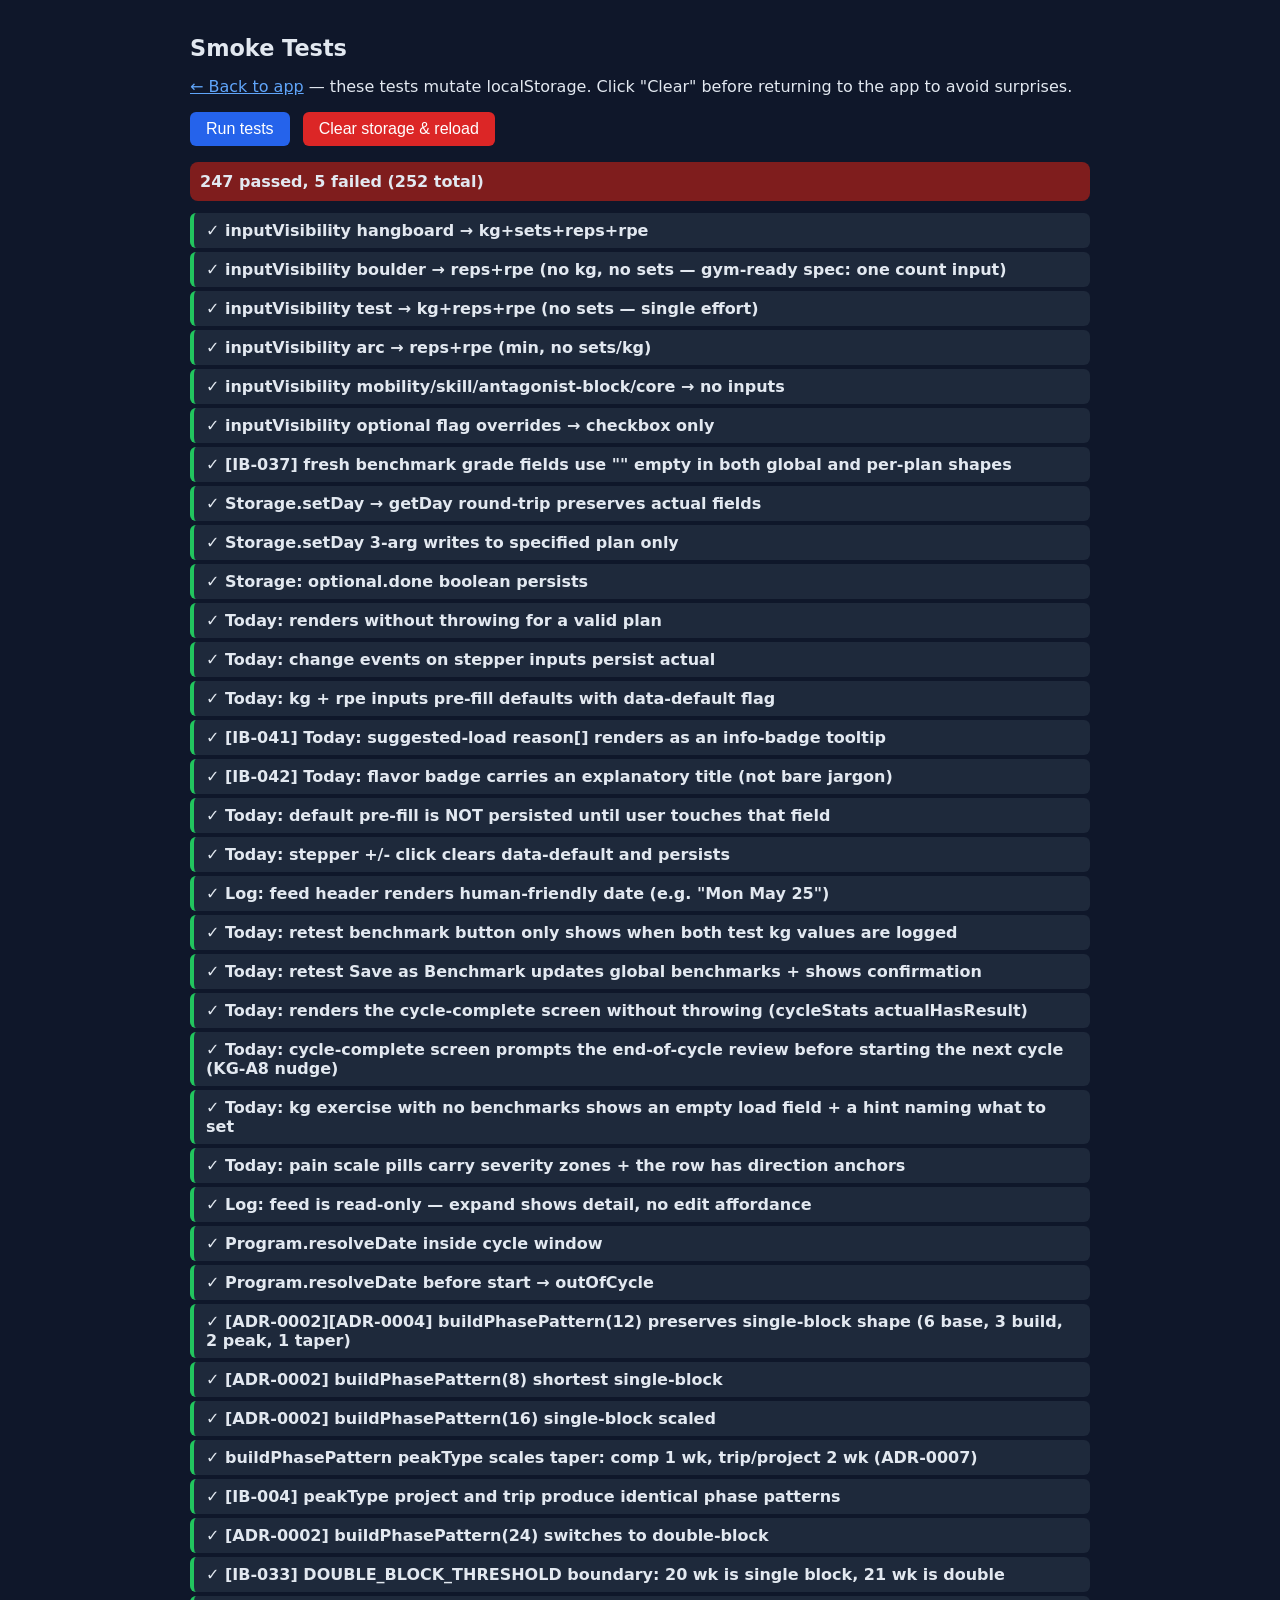
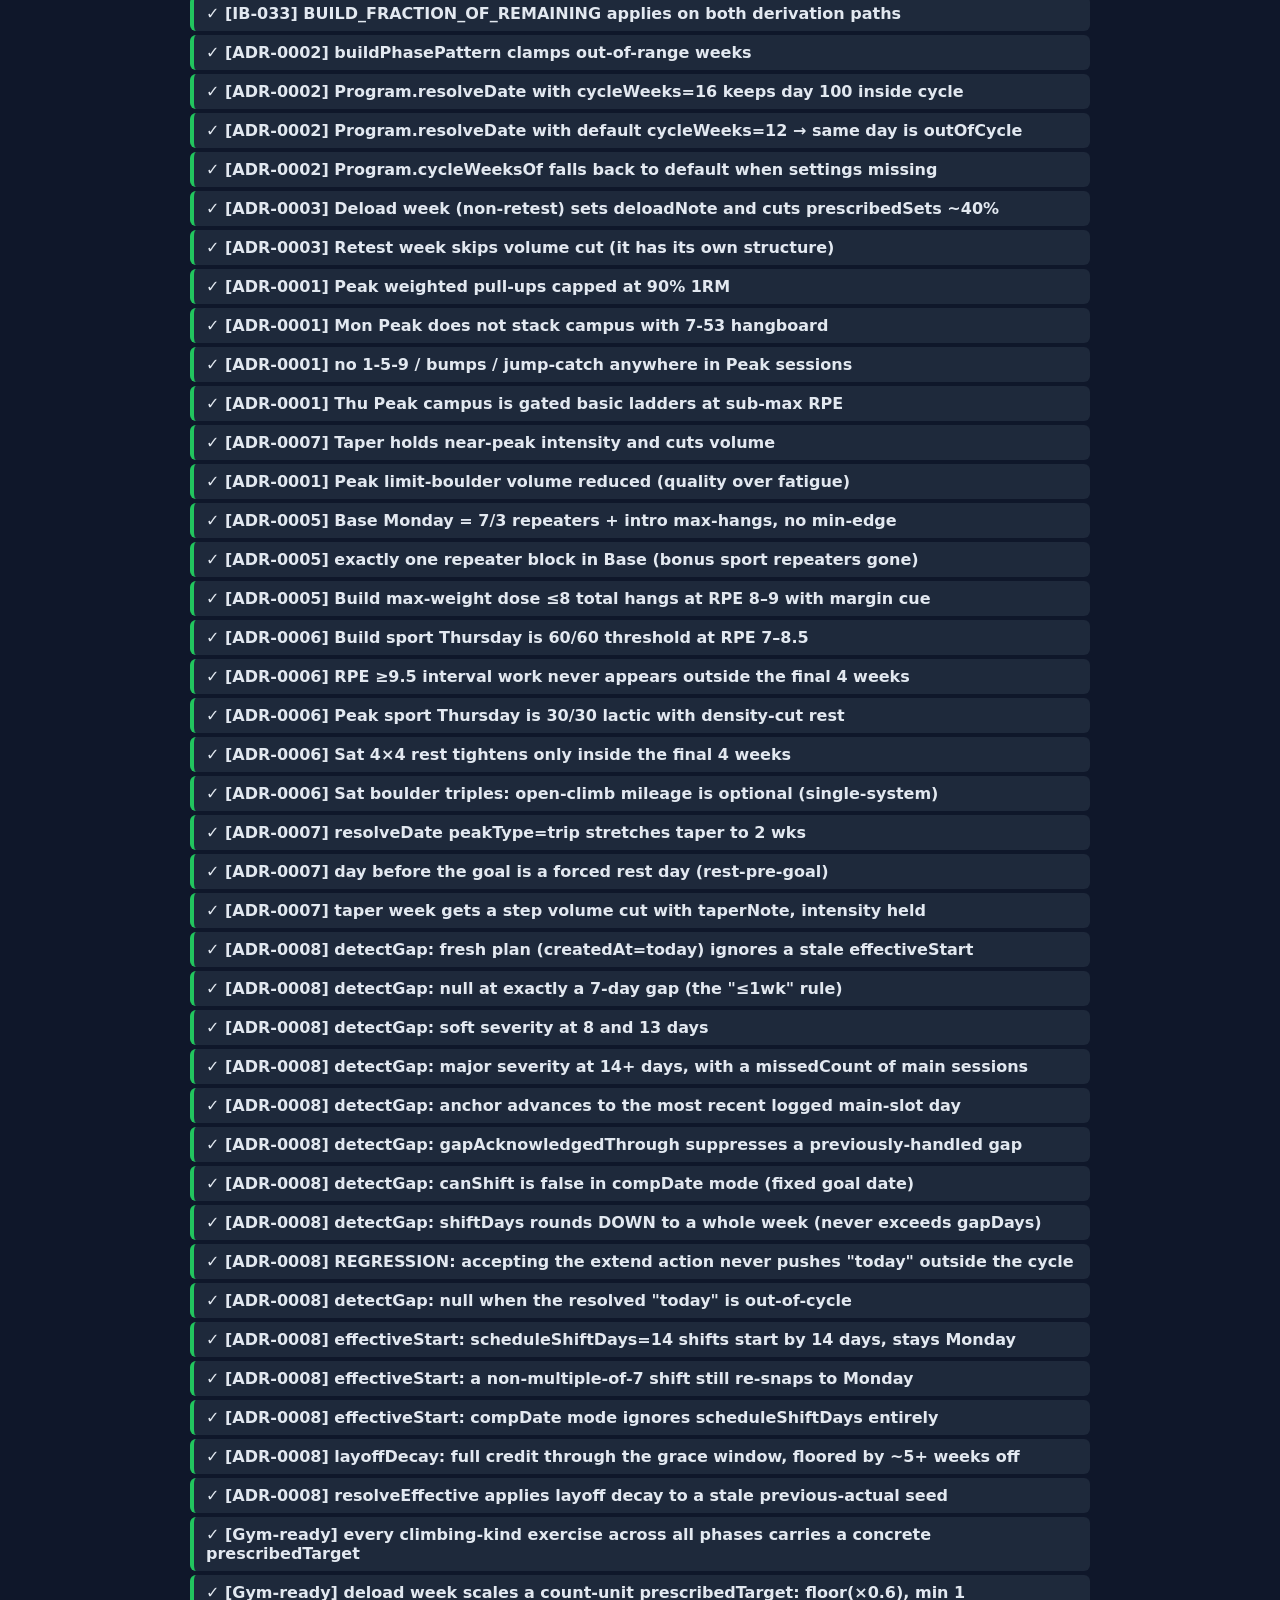
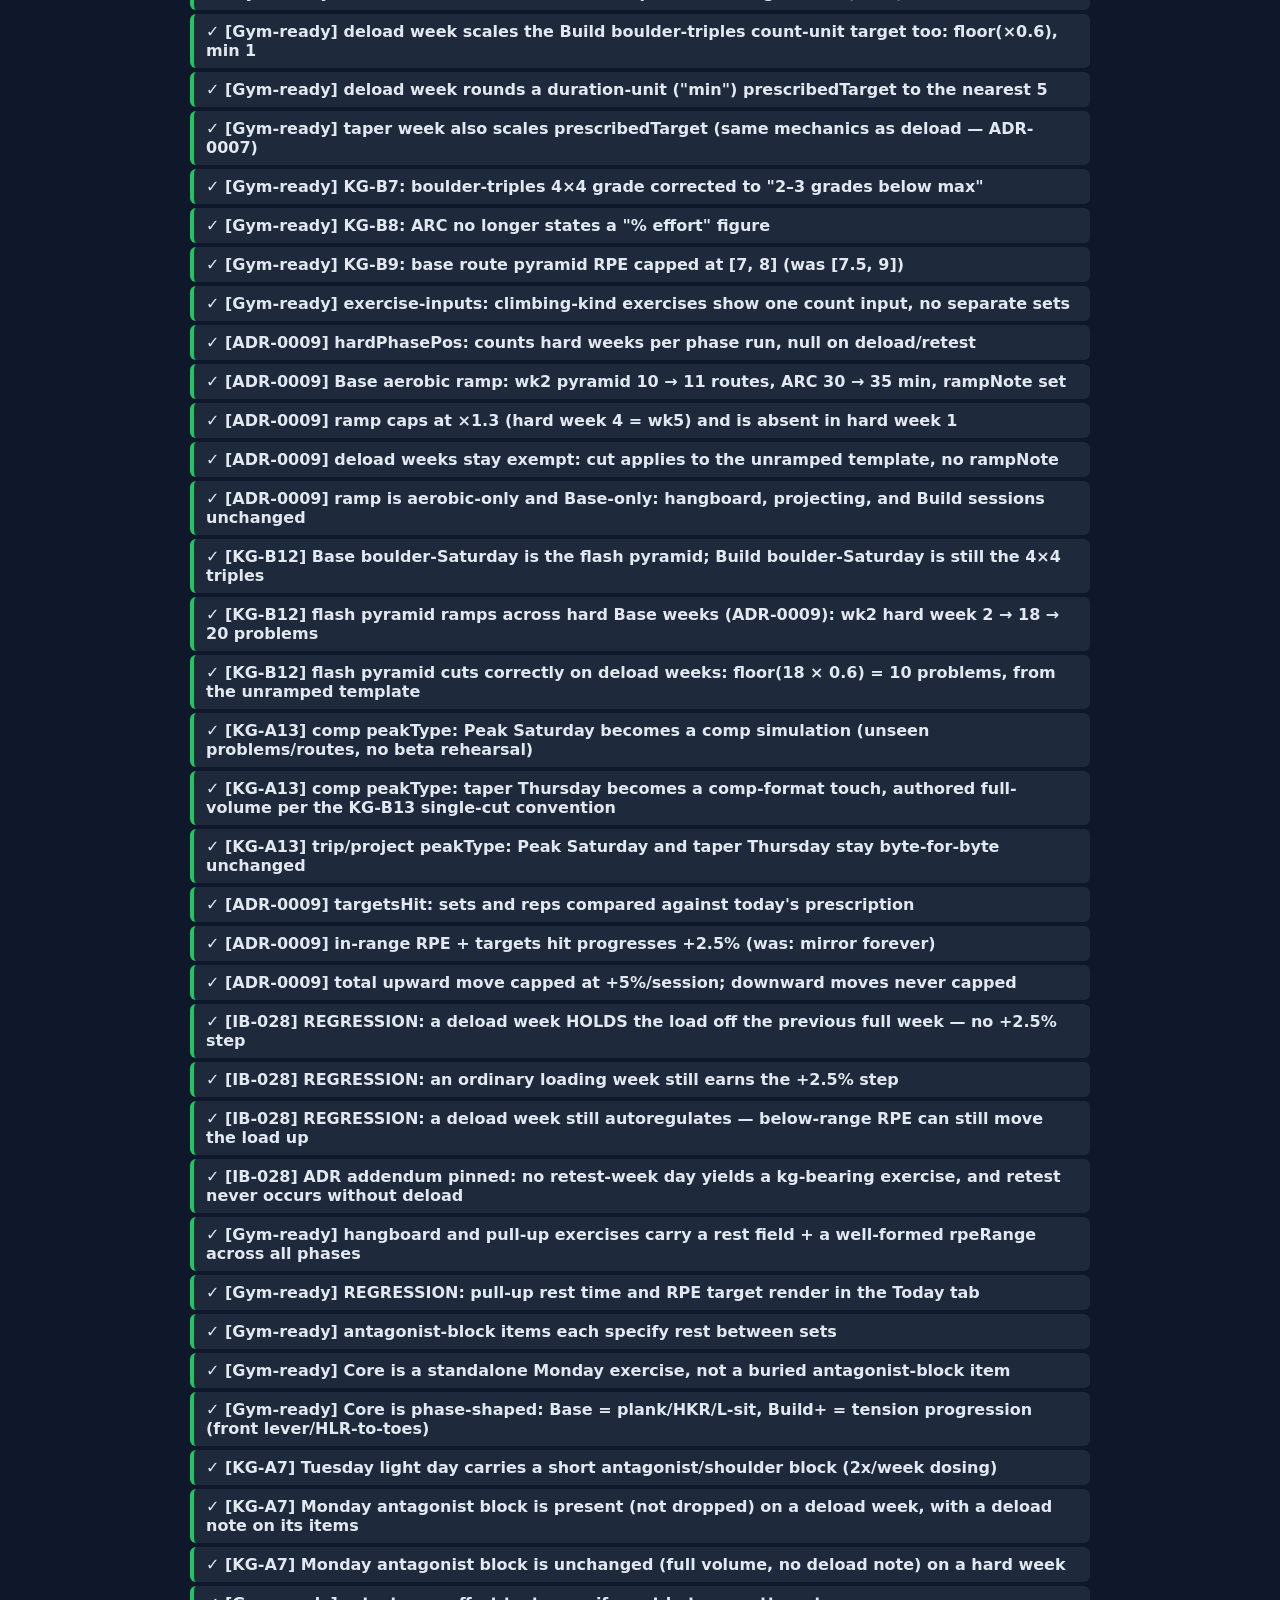
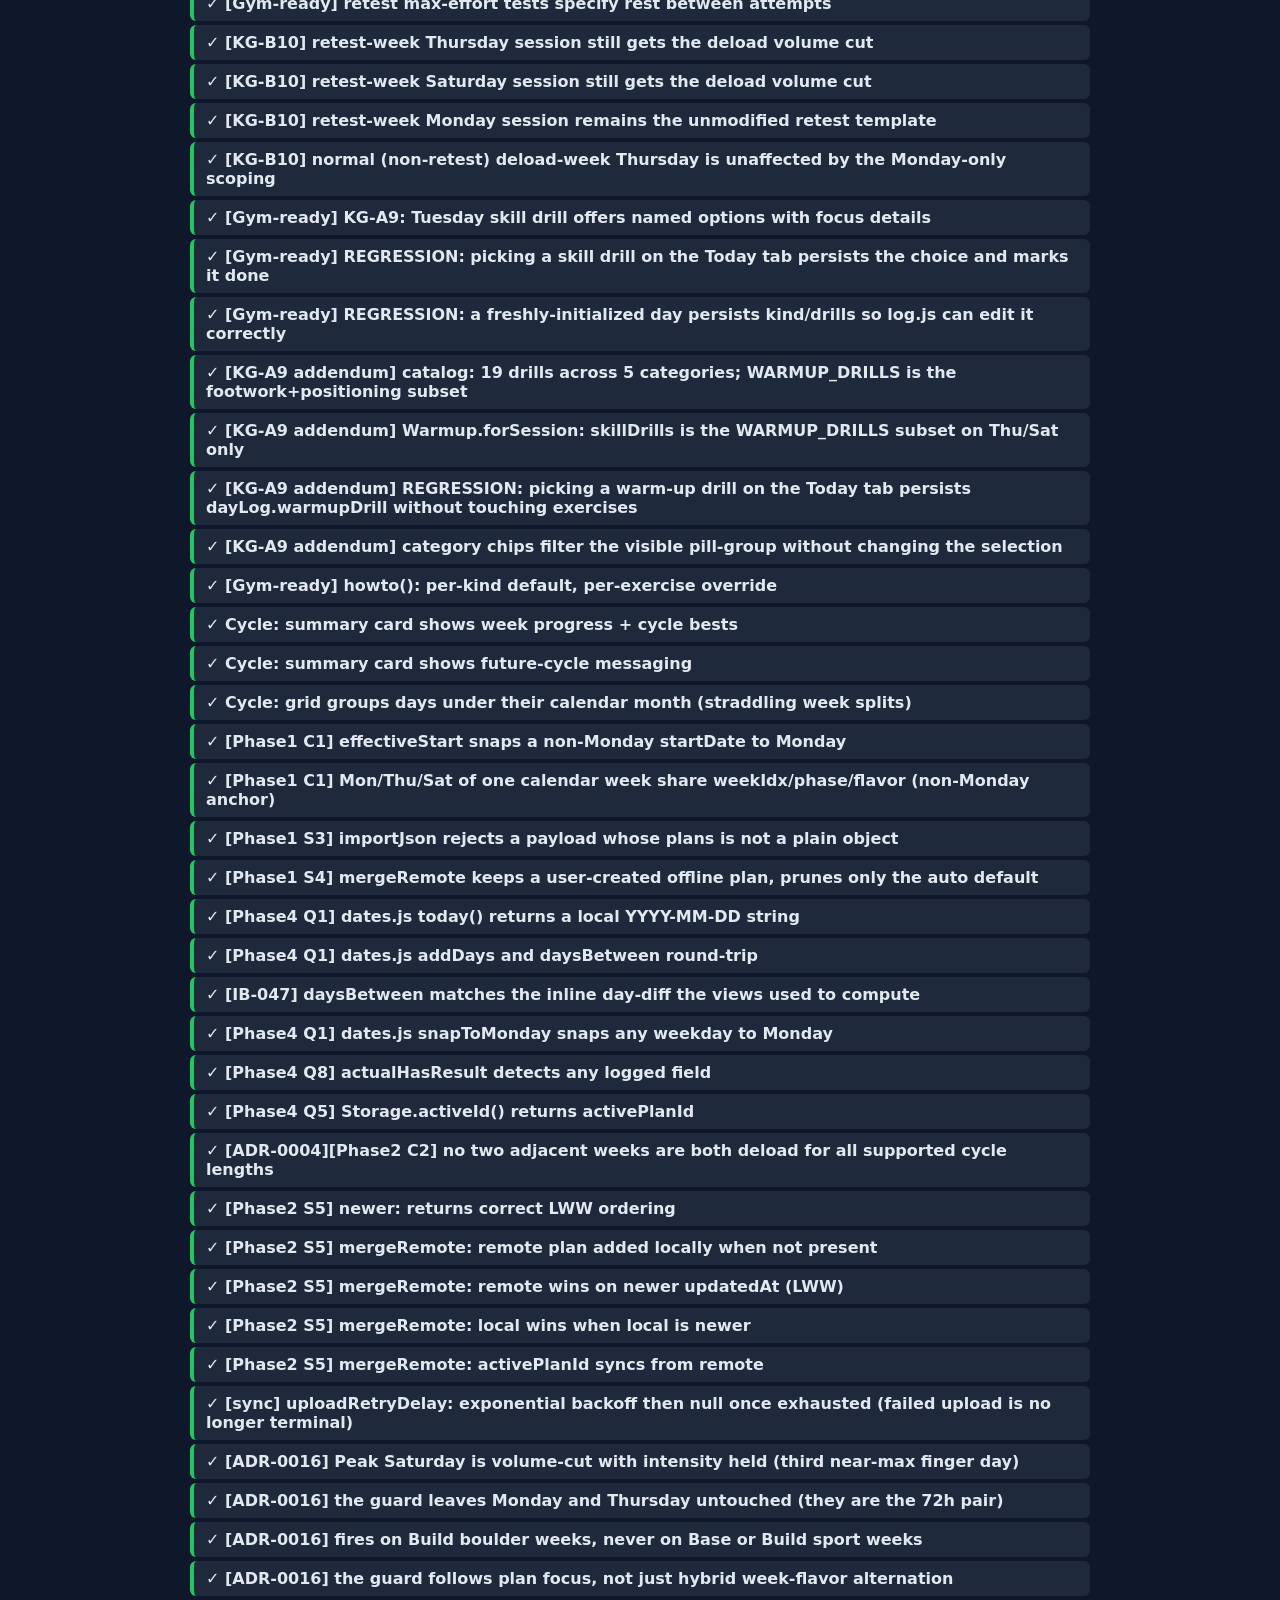
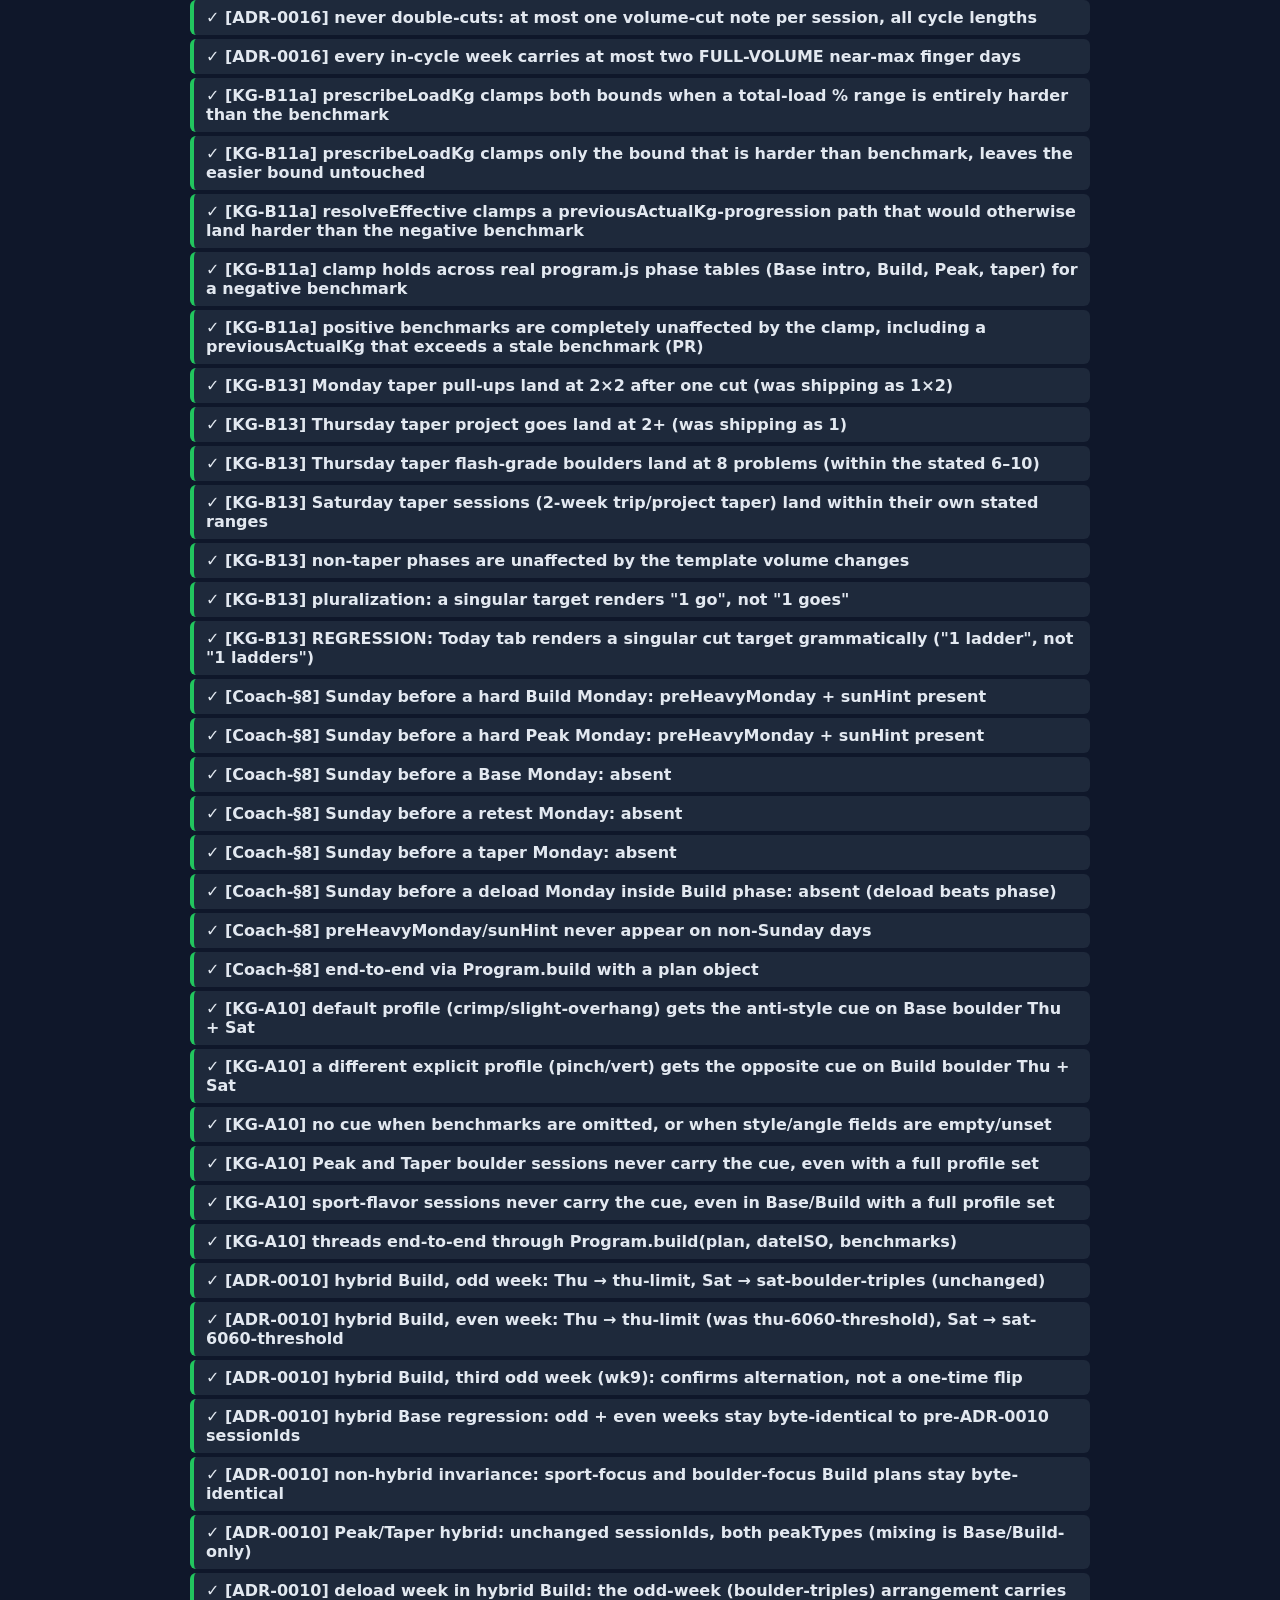
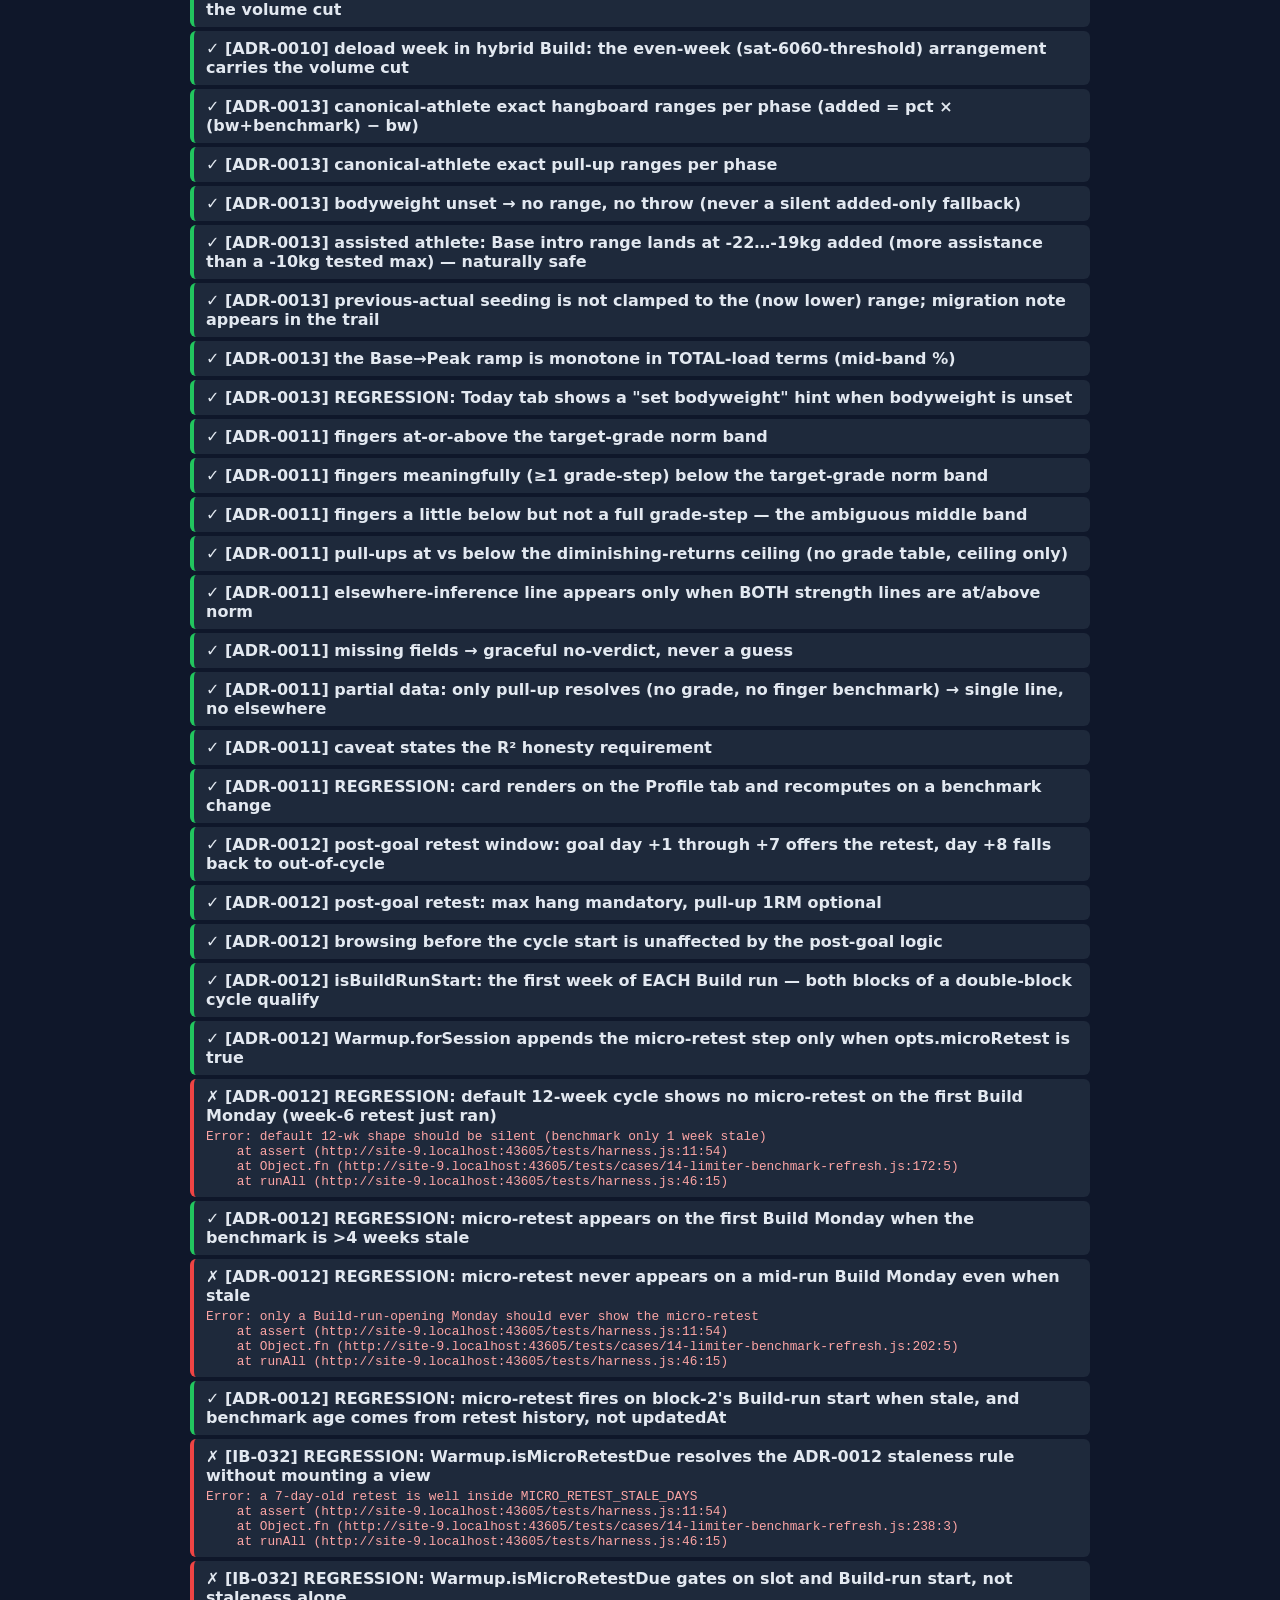
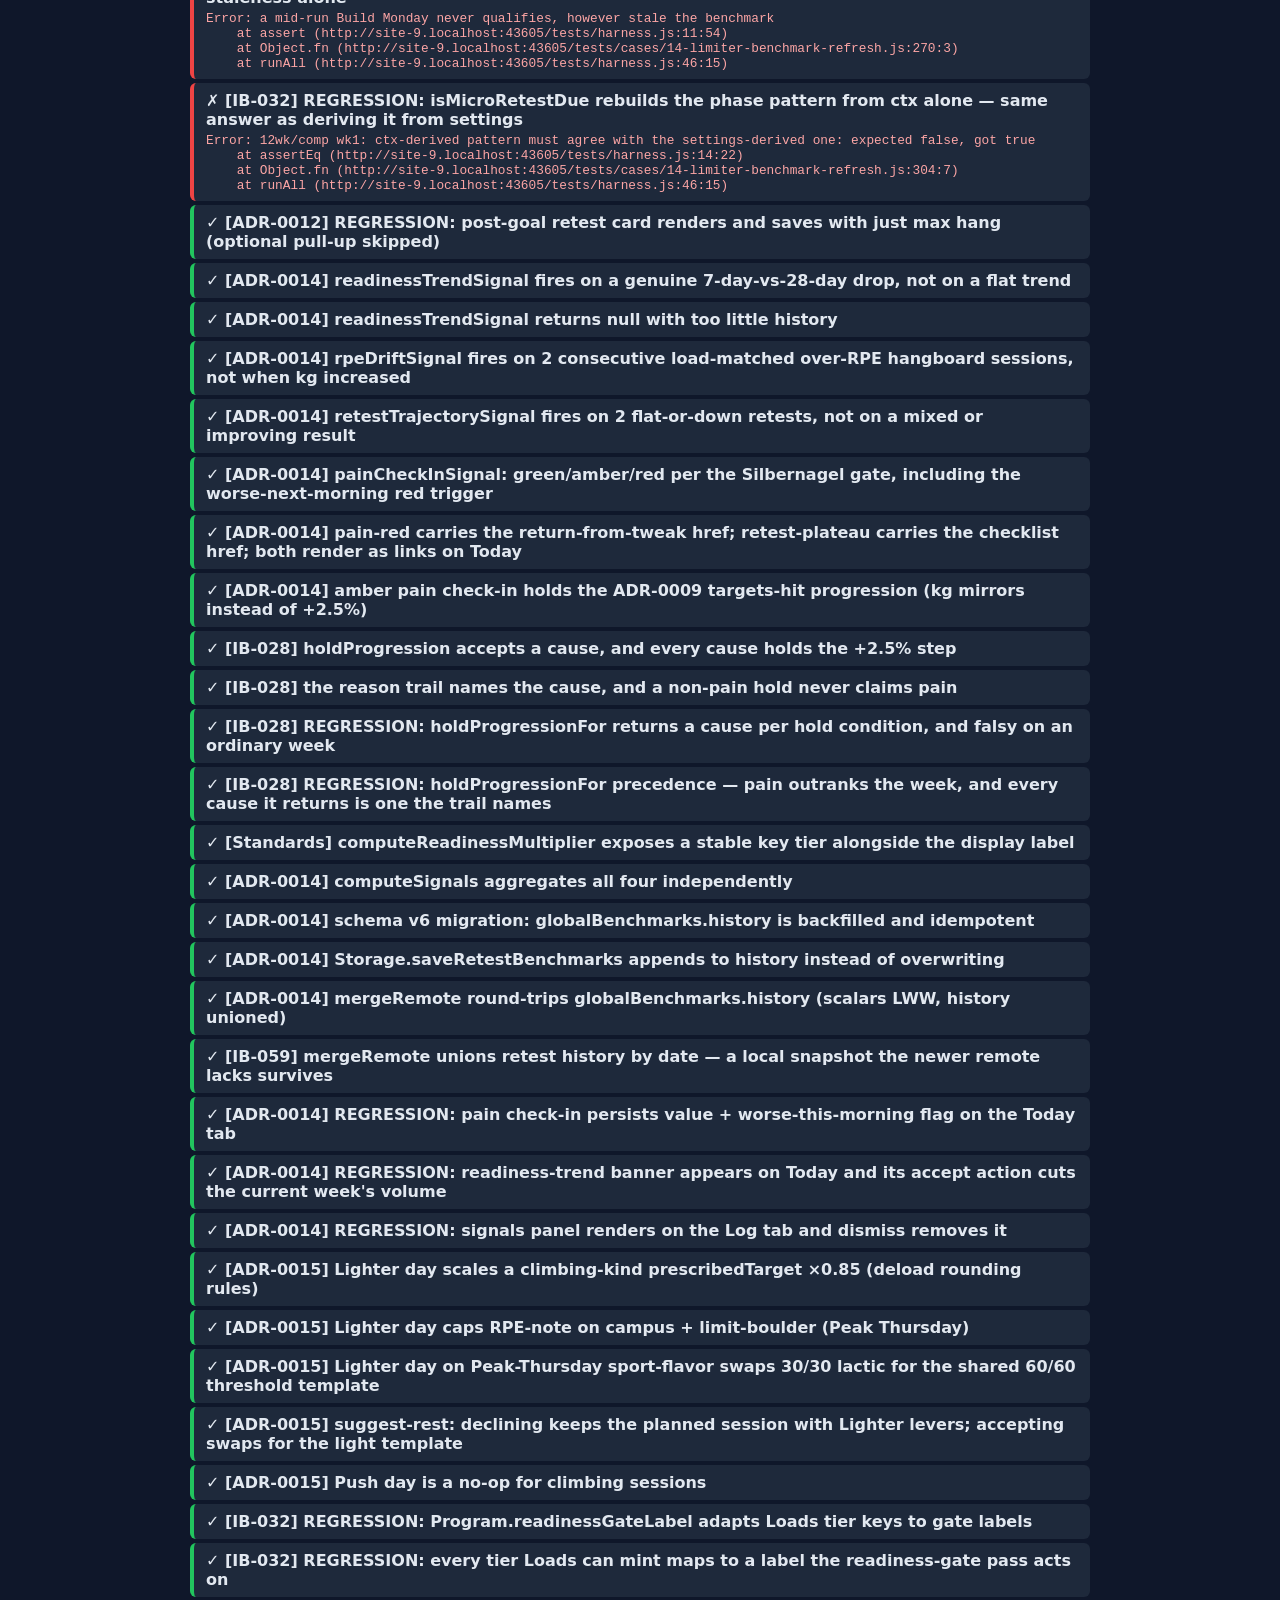
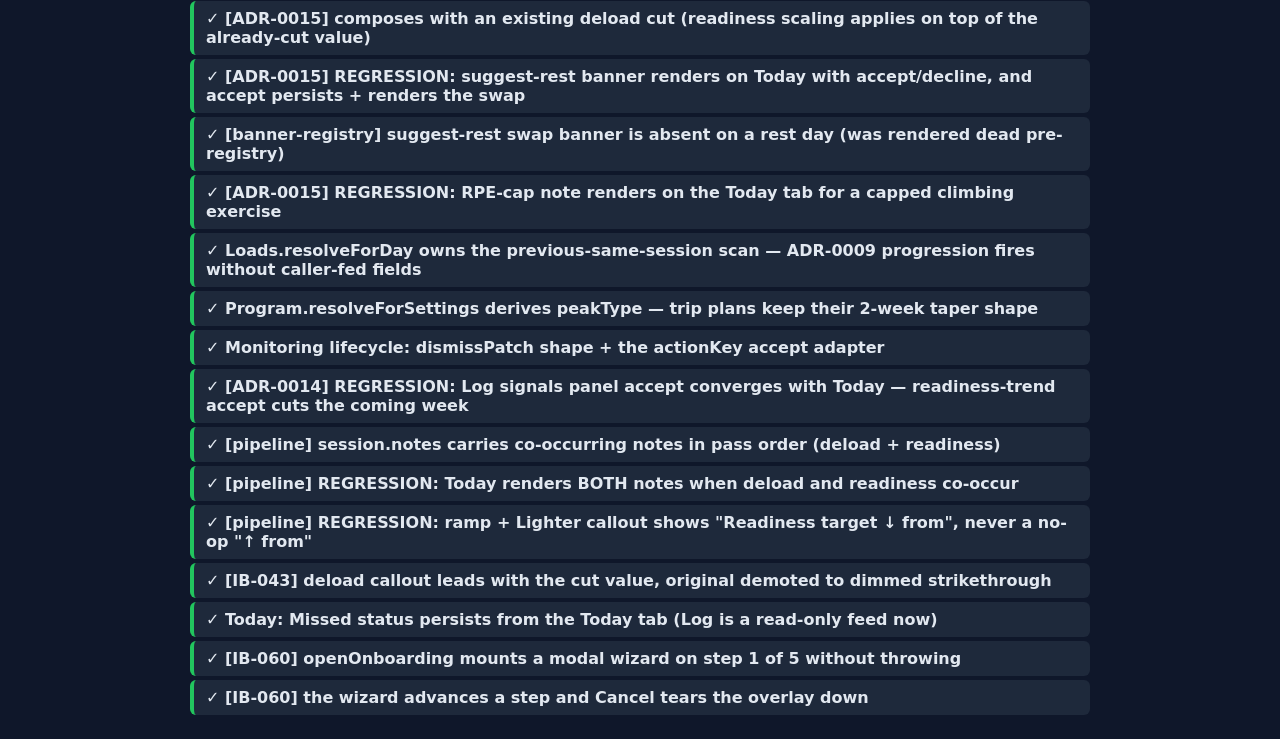
==== commit 7e0aea6c: "test: smoke-cover the onboarding wizard, the one untested view (IB-060) Every view except onboarding" ====
--- a/tests/index.html
+++ b/tests/index.html
@@ -31,3281 +31,28 @@
 <div id="results"></div>
 
 <script type="module">
-import { Storage, newer } from '../js/storage.js';
-import { Program, buildPhasePattern, hardPhasePos, DEFAULT_CYCLE_WEEKS, MIN_CYCLE_WEEKS, MAX_CYCLE_WEEKS } from '../js/program.js';
-import { Loads } from '../js/loads.js';
-import { Warmup } from '../js/warmup.js';
-import { SKILL_DRILLS, DRILL_CATEGORIES, WARMUP_DRILLS } from '../js/drills.js';
-import { Replan, MAJOR_GAP_DAYS } from '../js/replan.js';
-import { limiterReadout } from '../js/limiter.js';
-import { Monitoring } from '../js/monitoring.js';
-import { inputVisibility, repsLabel, actualHasResult, howto, unitLabel } from '../js/exercise-inputs.js';
-import { today as datesToday, addDays as datesAddDays, daysBetween, snapToMonday as datesSnapToMonday } from '../js/dates.js';
-import { renderToday } from '../js/views/today.js';
-import { renderLog }   from '../js/views/log.js';
-import { renderCalendar } from '../js/views/calendar.js';
-import { renderProfile } from '../js/views/profile.js';
-
-const results = document.getElementById('results');
-const summaryEl = document.getElementById('summary');
-
-const tests = [];
-function test(name, fn) { tests.push({ name, fn }); }
-function assert(cond, msg) { if (!cond) throw new Error(msg || 'Assertion failed'); }
-function assertEq(actual, expected, msg) {
-  const a = JSON.stringify(actual), b = JSON.stringify(expected);
-  if (a !== b) throw new Error(`${msg || 'assertEq failed'}: expected ${b}, got ${a}`);
-}
-
-function localIso(d) {
-  const m = String(d.getMonth() + 1).padStart(2, '0');
-  const day = String(d.getDate()).padStart(2, '0');
-  return `${d.getFullYear()}-${m}-${day}`;
-}
-
-function addIsoDays(iso, days) {
-  const d = new Date(iso + 'T00:00:00');
-  d.setDate(d.getDate() + days);
-  return localIso(d);
-}
-
-function resetStorage() {
-  localStorage.clear();
-  sessionStorage.clear();
-  Storage.reset();
-}
-
-// ─── inputVisibility ──────────────────────────────────────────────────────
-
-test('inputVisibility hangboard → kg+sets+reps+rpe', () => {
-  const v = inputVisibility({ kind: 'hangboard' });
-  assertEq(v, { kg: true, sets: true, reps: true, rpe: true, optional: false, none: false });
-});
-
-test('inputVisibility boulder → reps+rpe (no kg, no sets — gym-ready spec: one count input)', () => {
-  const v = inputVisibility({ kind: 'boulder' });
-  assertEq(v, { kg: false, sets: false, reps: true, rpe: true, optional: false, none: false });
-});
-
-test('inputVisibility test → kg+reps+rpe (no sets — single effort)', () => {
-  const v = inputVisibility({ kind: 'test' });
-  assertEq(v, { kg: true, sets: false, reps: true, rpe: true, optional: false, none: false });
-});
-
-test('inputVisibility arc → reps+rpe (min, no sets/kg)', () => {
-  const v = inputVisibility({ kind: 'arc' });
-  assertEq(v, { kg: false, sets: false, reps: true, rpe: true, optional: false, none: false });
-  assertEq(repsLabel({ kind: 'arc' }), 'min');
-  assertEq(repsLabel({ kind: 'boulder' }), 'reps');
-});
-
-test('inputVisibility mobility/skill/antagonist-block → no inputs', () => {
-  for (const k of ['mobility', 'skill', 'antagonist-block']) {
-    const v = inputVisibility({ kind: k });
-    assert(v.none === true, `kind ${k} should be none`);
-    assert(!v.kg && !v.sets && !v.reps && !v.rpe, `kind ${k} should have no numeric fields`);
-  }
-});
-
-test('inputVisibility optional flag overrides → checkbox only', () => {
-  const v = inputVisibility({ kind: 'test', optional: true });
-  assertEq(v, { kg: false, sets: false, reps: false, rpe: false, optional: true, none: false });
-});
-
-// ─── Storage ──────────────────────────────────────────────────────────────
-
-test('Storage.setDay → getDay round-trip preserves actual fields', () => {
-  resetStorage();
-  Storage.setDay('2026-05-20', {
-    sessionId: 'mon-hangboard-base',
-    status: 'completed',
-    exercises: [{ name: 'X', kind: 'hangboard', actual: { kg: 27.5, sets: 5, reps: 3, rpe: 8.5 } }]
-  });
-  const back = Storage.getDay('2026-05-20');
-  assert(back, 'getDay returned null');
-  assertEq(back.exercises[0].actual.kg,   27.5);
-  assertEq(back.exercises[0].actual.sets, 5);
-  assertEq(back.exercises[0].actual.reps, 3);
-  assertEq(back.exercises[0].actual.rpe,  8.5);
-});
-
-test('Storage.setDay 3-arg writes to specified plan only', () => {
-  resetStorage();
-  const id1 = Storage.getActivePlan().id;
-  const id2 = Storage.addPlan({ name: 'Plan 2' });
-  Storage.setDay(id2, '2026-05-20', { exercises: [{ actual: { kg: 99 } }] });
-  assert(!Storage.getDay(id1, '2026-05-20'), 'plan1 should not have day');
-  const d = Storage.getDay(id2, '2026-05-20');
-  assertEq(d.exercises[0].actual.kg, 99);
-});
-
-test('Storage: optional.done boolean persists', () => {
-  resetStorage();
-  Storage.setDay('2026-05-20', { exercises: [{ actual: { done: true } }] });
-  const back = Storage.getDay('2026-05-20');
-  assertEq(back.exercises[0].actual.done, true);
-});
-
-// ─── Today view ───────────────────────────────────────────────────────────
-
-test('Today: renders without throwing for a valid plan', () => {
-  resetStorage();
-  const plan = Storage.getActivePlan();
-  Storage.setPlanSettings(plan.id, { anchorMode: 'startDate', startDate: '2026-05-04' });
-  sessionStorage.setItem('todaySelectedDate', '2026-05-18'); // Mon, wk 3
-  const root = document.createElement('div');
-  renderToday(root);
-  assert(root.innerHTML.length > 0, 'empty render');
-});
-
-test('Today: change events on stepper inputs persist actual', () => {
-  resetStorage();
-  const plan = Storage.getActivePlan();
-  Storage.setPlanSettings(plan.id, { anchorMode: 'startDate', startDate: '2026-05-04' });
-  sessionStorage.setItem('todaySelectedDate', '2026-05-18');
-  const root = document.createElement('div');
-  document.body.appendChild(root);
-  try {
-    renderToday(root);
-    const kgEl   = root.querySelector('#ex-0-kg');
-    const repsEl = root.querySelector('#ex-0-reps');
-    const rpeEl  = root.querySelector('#ex-0-rpe');
-    assert(kgEl,   'kg input missing');
-    assert(repsEl, 'reps input missing');
-    assert(rpeEl,  'rpe input missing');
-
-    kgEl.value   = '12.5'; kgEl.dispatchEvent(new Event('change', { bubbles: true }));
-    repsEl.value = '1';    repsEl.dispatchEvent(new Event('change', { bubbles: true }));
-    rpeEl.value  = '8';    rpeEl.dispatchEvent(new Event('change', { bubbles: true }));
-
-    const back = Storage.getDay('2026-05-18');
-    assert(back, 'day not persisted');
-    assertEq(back.exercises[0].actual.kg,   12.5);
-    assertEq(back.exercises[0].actual.reps, 1);
-    assertEq(back.exercises[0].actual.rpe,  8);
-  } finally { root.remove(); }
-});
-
-test('Today: kg + rpe inputs pre-fill defaults with data-default flag', () => {
-  resetStorage();
-  const plan = Storage.getActivePlan();
-  Storage.setPlanSettings(plan.id, { anchorMode: 'startDate', startDate: '2026-05-04' });
-  Storage.setGlobalBenchmarks({ bodyweight: 70, maxHang20mm: 25, pullup1RM: 40 });
-  // 2026-06-15 = Mon of Wk 7 = Build phase, ex[0] is "Max-Weight 10s" w/ loadPctRange → computes kg suggestion.
-  sessionStorage.setItem('todaySelectedDate', '2026-06-15');
-  const root = document.createElement('div');
-  document.body.appendChild(root);
-  try {
-    renderToday(root);
-    const kgEl  = root.querySelector('#ex-0-kg');
-    const rpeEl = root.querySelector('#ex-0-rpe');
-    assert(kgEl,  'kg input missing');
-    assert(rpeEl, 'rpe input missing');
-    assert(kgEl.value  !== '', 'kg should be pre-filled with suggestion');
-    assert(rpeEl.value !== '', 'rpe should be pre-filled with mid of range');
-    assert(kgEl.hasAttribute('data-default'),  'kg should be flagged as default');
-    assert(rpeEl.hasAttribute('data-default'), 'rpe should be flagged as default');
-  } finally { root.remove(); }
-});
-
-test('Today: default pre-fill is NOT persisted until user touches that field', () => {
-  resetStorage();
-  const plan = Storage.getActivePlan();
-  Storage.setPlanSettings(plan.id, { anchorMode: 'startDate', startDate: '2026-05-04' });
-  Storage.setGlobalBenchmarks({ bodyweight: 70, maxHang20mm: 25, pullup1RM: 40 });
-  sessionStorage.setItem('todaySelectedDate', '2026-06-15');
-  const root = document.createElement('div');
-  document.body.appendChild(root);
-  try {
-    renderToday(root);
-    // User only changes RPE — kg/sets/reps stay as their default values.
-    const rpeEl = root.querySelector('#ex-0-rpe');
-    rpeEl.value = '8.5';
-    rpeEl.removeAttribute('data-default');
-    rpeEl.dispatchEvent(new Event('change', { bubbles: true }));
-
-    const back = Storage.getDay('2026-06-15');
-    assert(back, 'day not persisted');
-    assertEq(back.exercises[0].actual.rpe, 8.5, 'rpe should be persisted (user touched it)');
-    assert(back.exercises[0].actual.kg   == null, 'kg must NOT be persisted (still pre-fill default)');
-    assert(back.exercises[0].actual.sets == null, 'sets must NOT be persisted (still pre-fill default)');
-    assert(back.exercises[0].actual.reps == null, 'reps must NOT be persisted (still pre-fill default)');
-  } finally { root.remove(); }
-});
-
-test('Today: stepper +/- click clears data-default and persists', () => {
-  resetStorage();
-  const plan = Storage.getActivePlan();
-  Storage.setPlanSettings(plan.id, { anchorMode: 'startDate', startDate: '2026-05-04' });
-  Storage.setGlobalBenchmarks({ bodyweight: 70, maxHang20mm: 25, pullup1RM: 40 });
-  sessionStorage.setItem('todaySelectedDate', '2026-06-15');
-  const root = document.createElement('div');
-  document.body.appendChild(root);
-  try {
-    renderToday(root);
-    const kgEl = root.querySelector('#ex-0-kg');
-    const kgBefore = parseFloat(kgEl.value);
-    assert(!isNaN(kgBefore), 'kg should be pre-filled with a numeric suggestion');
-    const plusBtn = root.querySelector(`button[data-step="+"][data-target="ex-0-kg"]`);
-    assert(plusBtn, '+ button missing');
-    plusBtn.click();
-    assert(!kgEl.hasAttribute('data-default'), 'data-default should be cleared by stepper click');
-
-    const back = Storage.getDay('2026-06-15');
-    assert(back && back.exercises[0].actual.kg != null, 'kg should now be persisted');
-    assertEq(back.exercises[0].actual.kg, kgBefore + 0.5);
-  } finally { root.remove(); }
-});
-
-test('Log: feed header renders human-friendly date (e.g. "Mon May 25")', () => {
-  resetStorage();
-  Storage.setDay('2026-05-25', { // Monday
-    sessionId: 'mon-hangboard-base',
-    status: 'completed',
-    phase: 'base',
-    exercises: [{ name: 'Hangboard', kind: 'hangboard', actual: { kg: 15 } }]
-  });
-  const root = document.createElement('div');
-  document.body.appendChild(root);
-  try {
-    renderLog(root);
-    const txt = root.textContent;
-    assert(txt.includes('Mon May 25'),
-      `Log header should show "Mon May 25" (got snippet: ${txt.slice(0, 300)})`);
-    assert(!txt.includes('2026-05-25'),
-      'Raw ISO date should not appear in the row header');
-  } finally { root.remove(); }
-});
-
-test('Today: retest benchmark button only shows when both test kg values are logged', () => {
-  resetStorage();
-  const plan = Storage.getActivePlan();
-  Storage.setPlanSettings(plan.id, { anchorMode: 'startDate', startDate: '2026-05-04' });
-  // wk6 Mon = the retest Monday (session.isRetest gates the button)
-  sessionStorage.setItem('todaySelectedDate', '2026-06-08');
-  Storage.setDay('2026-06-08', {
-    sessionId: 'mon-retest',
-    exercises: [
-      { name: 'Max 10s hang on 20mm edge', kind: 'test', actual: { kg: 18 } },
-      { name: '1RM weighted pull-up', kind: 'test', actual: { kg: 32 } }
-    ]
-  });
-  const root = document.createElement('div');
-  document.body.appendChild(root);
-  try {
-    renderToday(root);
-    assert(root.querySelector('[data-retest-benchmark]'), 'Save as Benchmark button should show when both test kg values exist');
-
-    Storage.setDay('2026-06-08', {
-      sessionId: 'mon-retest',
-      exercises: [
-        { name: 'Max 10s hang on 20mm edge', kind: 'test', actual: { kg: 18 } },
-        { name: '1RM weighted pull-up', kind: 'test', actual: {} }
-      ]
-    });
-    renderToday(root);
-    assert(!root.querySelector('[data-retest-benchmark]'), 'button should hide when either benchmark test is missing kg');
-  } finally { root.remove(); }
-});
-
-test('Today: retest Save as Benchmark updates global benchmarks + shows confirmation', () => {
-  resetStorage();
-  const plan = Storage.getActivePlan();
-  Storage.setPlanSettings(plan.id, { anchorMode: 'startDate', startDate: '2026-05-04' });
-  Storage.setGlobalBenchmarks({ bodyweight: 72, maxHang20mm: 10, pullup1RM: 20 });
-  sessionStorage.setItem('todaySelectedDate', '2026-06-08'); // wk6 retest Mon
-  Storage.setDay('2026-06-08', {
-    sessionId: 'mon-retest',
-    exercises: [
-      { name: 'Max 10s hang on 20mm edge', kind: 'test', actual: { kg: 18 } },
-      { name: '1RM weighted pull-up', kind: 'test', actual: { kg: 32 } }
-    ]
-  });
-  const root = document.createElement('div');
-  document.body.appendChild(root);
-  try {
-    renderToday(root);
-    const btn = root.querySelector('[data-retest-benchmark]');
-    assert(btn, 'Save as Benchmark button missing');
-    btn.click();
-
-    const { benchmarks } = Storage.get();
-    assertEq(benchmarks.bodyweight, 72);
-    assertEq(benchmarks.maxHang20mm, 18);
-    assertEq(benchmarks.pullup1RM, 32);
-    assert(root.textContent.includes('Benchmarks updated — future loads recalculated'), 'confirmation missing');
-  } finally { root.remove(); }
-});
-
-test('Today: renders the cycle-complete screen without throwing (cycleStats actualHasResult)', () => {
-  // Regression: cycleStats() called actualHasResult under the wrong (deleted) name,
-  // throwing ReferenceError on the cycle-complete path once a day was logged.
-  resetStorage();
-  const plan = Storage.getActivePlan();
-  Storage.setPlanSettings(plan.id, { anchorMode: 'startDate', startDate: '2026-05-04' });
-  // A logged day inside the cycle so cycleStats iterates real exercises (hits the call site).
-  Storage.setDay(plan.id, '2026-05-18', {
-    exercises: [{ name: 'Hangboard', kind: 'hangboard', actual: { kg: 30, sets: 4, reps: 5, rpe: 7 } }]
-  });
-  // Select a date well past the 12-week cycle end → cycle-complete view renders.
-  sessionStorage.setItem('todaySelectedDate', '2027-01-01');
-  const root = document.createElement('div');
-  document.body.appendChild(root);
-  try {
-    renderToday(root); // must not throw
-    assert(root.textContent.trim().length > 0, 'cycle-complete view should render content');
-  } finally { root.remove(); }
-});
-
-// ─── Log view ─────────────────────────────────────────────────────────────
-
-test('Log: feed is read-only — expand shows detail, no edit affordance', () => {
-  resetStorage();
-  Storage.setDay('2026-05-18', {
-    sessionId: 'mon-hangboard-base',
-    phase: 'base',
-    status: 'partial',
-    sessionFeel: 3,
-    exercises: [
-      { name: 'Hangboard', kind: 'hangboard', actual: { kg: 25, sets: 4, reps: 5, rpe: 7 } }
-    ]
-  });
-  const root = document.createElement('div');
-  document.body.appendChild(root);
-  try {
-    renderLog(root);
-    const toggle = root.querySelector('[data-log-toggle]');
-    assert(toggle, 'feed row missing');
-    toggle.click(); // expand
-    assert(root.innerHTML.includes('25kg'), 'expanded detail should show the logged kg');
-    // The in-feed edit form was removed deliberately (edit past days via the
-    // Today tab date navigation) — no edit affordance may come back.
-    assert(!root.querySelector('[data-edit-log]'),  'no Edit button in read-only feed');
-    assert(!root.querySelector('[data-edit-form]'), 'no edit form in read-only feed');
-    toggle.click(); // collapse still works
-    assert(!root.innerHTML.includes('25kg') || root.querySelector('[data-log-toggle]'), 'collapse re-renders');
-  } finally { root.remove(); }
-});
-
-// ─── Program ──────────────────────────────────────────────────────────────
-
-test('Program.resolveDate inside cycle window', () => {
-  const ctx = Program.resolveDate('2026-05-18', '2026-05-04');
-  assert(ctx && !ctx.outOfCycle, 'should be in cycle');
-  assert(typeof ctx.weekIdx === 'number');
-  assert(typeof ctx.phase   === 'string');
-});
-
-test('Program.resolveDate before start → outOfCycle', () => {
-  const ctx = Program.resolveDate('2026-04-01', '2026-05-04');
-  assert(!ctx || ctx.outOfCycle, 'should be outOfCycle or null');
-});
-
-// ─── Configurable cycle length ────────────────────────────────────────────
-
-test('buildPhasePattern(12) preserves single-block shape (6 base, 3 build, 2 peak, 1 taper)', () => {
-  const p = buildPhasePattern(12);
-  assertEq(p.length, 12);
-  const counts = { base: 0, build: 0, peak: 0, taper: 0 };
-  p.forEach(w => counts[w.phase]++);
-  assertEq(counts, { base: 6, build: 3, peak: 2, taper: 1 });
-  // retest = end of base (week 6)
-  assert(p[5].retest, 'wk6 should be retest');
-  assert(p[5].deload, 'wk6 should be deload (retest implies deload reset)');
-  // deload cadence — every 4th week within base/build (3:1 — ADR-0004)
-  assert(p[3].deload, 'wk4 should be deload');
-  assert(!p[2].deload, 'wk3 should NOT be deload under 3:1');
-  assert(!p[8].deload, 'wk9 should NOT be deload (3-wk build has no natural deload)');
-});
-
-test('buildPhasePattern(8) shortest single-block', () => {
-  const p = buildPhasePattern(8);
-  assertEq(p.length, 8);
-  assertEq(p[p.length - 1].phase, 'taper');
-  assertEq(p[p.length - 2].phase, 'peak');
-  assertEq(p[p.length - 3].phase, 'peak');
-});
-
-test('buildPhasePattern(16) single-block scaled', () => {
-  const p = buildPhasePattern(16);
-  assertEq(p.length, 16);
-  const counts = { base: 0, build: 0, peak: 0, taper: 0 };
-  p.forEach(w => counts[w.phase]++);
-  assert(counts.peak === 2, 'peak fixed at 2');
-  assert(counts.taper === 1, 'comp taper stays 1 wk regardless of length (ADR-0007)');
-  assert(counts.base >= 2 * counts.build, 'base should dominate over build');
-});
-
-test('buildPhasePattern peakType scales taper: comp 1 wk, trip/project 2 wk (ADR-0007)', () => {
-  const taperWeeks = p => p.filter(w => w.phase === 'taper').length;
-  assertEq(taperWeeks(buildPhasePattern(12, 'comp')), 1);
-  assertEq(taperWeeks(buildPhasePattern(12, 'trip')), 2);
-  assertEq(taperWeeks(buildPhasePattern(12, 'project')), 2);
-  assertEq(taperWeeks(buildPhasePattern(12)), 1, 'default peakType is comp');
-});
-
-test('buildPhasePattern(24) switches to double-block', () => {
-  const p = buildPhasePattern(24);
-  assertEq(p.length, 24);
-  // double-block = two base→build cycles before peak
-  const sequence = p.map(w => w.phase).join(',');
-  // count base→build transitions
-  let transitions = 0;
-  for (let i = 1; i < p.length; i++) {
-    if (p[i - 1].phase === 'base' && p[i].phase === 'build') transitions++;
-  }
-  assertEq(transitions, 2, 'double-block has two base→build transitions');
-});
-
-test('buildPhasePattern clamps out-of-range weeks', () => {
-  assertEq(buildPhasePattern(4).length, MIN_CYCLE_WEEKS);
-  assertEq(buildPhasePattern(100).length, MAX_CYCLE_WEEKS);
-});
-
-test('Program.resolveDate with cycleWeeks=16 keeps day 100 inside cycle', () => {
-  const ctx = Program.resolveDate('2026-08-12', '2026-05-04', 16);
-  assert(ctx && !ctx.outOfCycle, 'should be inside 16-wk cycle');
-  assertEq(ctx.cycleWeeks, 16);
-  assertEq(ctx.totalDays, 112);
-});
-
-test('Program.resolveDate with default cycleWeeks=12 → same day is outOfCycle', () => {
-  const ctx = Program.resolveDate('2026-08-12', '2026-05-04');
-  assert(!ctx || ctx.outOfCycle, '12-wk cycle ends much earlier');
-});
-
-test('Program.cycleWeeksOf falls back to default when settings missing', () => {
-  assertEq(Program.cycleWeeksOf({}), DEFAULT_CYCLE_WEEKS);
-  assertEq(Program.cycleWeeksOf({ cycleWeeks: 20 }), 20);
-  assertEq(Program.cycleWeeksOf({ cycleWeeks: 5 }), MIN_CYCLE_WEEKS); // clamped
-});
-
-// ─── Deload semantics (volume cut, intensity held) ───────────────────────
-
-test('Deload week (non-retest) sets deloadNote and cuts prescribedSets ~40%', () => {
-  // wk4 of 12-wk cycle = deload but NOT retest (3:1 cadence — ADR-0004; retest is wk6)
-  const ctx = Program.resolveDate('2026-05-25', '2026-05-04', 12); // start Mon 2026-05-04, wk4 Mon
-  assert(ctx.deload && !ctx.retest, 'wk4 should be deload-only');
-  assertEq(ctx.weekIdx, 4);
-  const sess = Program.prescribeForContext(ctx, 'hybrid');
-  assert(sess.deloadNote && /volume/i.test(sess.deloadNote), 'session should have deloadNote');
-  // find the weighted pullup (started at 5 sets)
-  const pull = sess.exercises.find(e => e.kind === 'pullup');
-  assert(pull, 'should have pullup');
-  assert(pull.prescribedSets < 5, `pullup sets should be cut, got ${pull.prescribedSets}`);
-  assert(pull.prescribedSets >= 1, 'should be ≥1');
-});
-
-test('Retest week skips volume cut (it has its own structure)', () => {
-  // wk6 of 12-wk cycle = retest
-  const ctx = Program.resolveDate('2026-06-08', '2026-05-04', 12);
-  assertEq(ctx.weekIdx, 6);
-  assert(ctx.retest, 'wk6 should be retest');
-  const sess = Program.prescribeForContext(ctx, 'hybrid');
-  assert(!sess.deloadNote, 'retest week should not emit volume-cut note');
-});
-
-// ─── ADR-0001: softened Peak phase (closes KG-B1) ────────────────────────
-// start Mon 2026-05-04, 12-wk cycle → peak = wks 10–11
-// Mon wk10 = 2026-07-06 · Thu wk10 = 2026-07-09 · Sat wk10 = 2026-07-11
-
-test('[ADR-0001] Peak weighted pull-ups capped at 90% 1RM', () => {
-  const ctx = Program.resolveDate('2026-07-06', '2026-05-04', 12);
-  assertEq(ctx.phase, 'peak');
-  const sess = Program.prescribeForContext(ctx, 'boulder');
-  const pull = sess.exercises.find(e => e.kind === 'pullup');
-  assert(pull, 'peak Monday should have weighted pull-ups');
-  assert(pull.pctRange[1] <= 0.90, `peak pull-up ceiling must be ≤0.90, got ${pull.pctRange[1]}`);
-});
-
-test('[ADR-0001] Mon Peak does not stack campus with 7-53 hangboard', () => {
-  const ctx = Program.resolveDate('2026-07-06', '2026-05-04', 12);
-  const sess = Program.prescribeForContext(ctx, 'boulder');
-  assert(sess.exercises.some(e => e.kind === 'hangboard'), 'peak Monday keeps the 7-53 protocol');
-  assert(!sess.exercises.some(e => e.kind === 'campus'), 'campus must not share a session with 7-53 at max RPE');
-});
-
-test('[ADR-0001] no 1-5-9 / bumps / jump-catch anywhere in Peak sessions', () => {
-  const banned = /1-5-9|bumps|jump-catch/i;
-  for (const iso of ['2026-07-06', '2026-07-09', '2026-07-11']) {
-    const ctx = Program.resolveDate(iso, '2026-05-04', 12);
-    assertEq(ctx.phase, 'peak', `${iso} should resolve to peak`);
-    const sess = Program.prescribeForContext(ctx, 'boulder');
-    for (const ex of sess.exercises) {
-      const txt = `${ex.name} ${ex.prescribed || ''}`;
-      assert(!banned.test(txt), `${iso}: banned campus move in "${txt}"`);
-    }
-  }
-});
-
-test('[ADR-0001] Thu Peak campus is gated basic ladders at sub-max RPE', () => {
-  const ctx = Program.resolveDate('2026-07-09', '2026-05-04', 12);
-  const sess = Program.prescribeForContext(ctx, 'boulder');
-  const campus = sess.exercises.find(e => e.kind === 'campus');
-  assert(campus, 'Thu peak boulder session keeps a campus exercise');
-  assert(/ladder/i.test(campus.name), `campus should be basic ladders, got "${campus.name}"`);
-  assert(/gate/i.test(campus.prescribed), 'campus prescription must carry the readiness gate');
-  assert(campus.rpeRange[1] <= 9, `campus RPE ceiling should be ≤9, got ${campus.rpeRange[1]}`);
-});
-
-// ─── ADR-0007: taper holds intensity, cuts volume ─────────────────────────
-// start Mon 2026-05-04, 12-wk cycle → taper = wk 12; Mon wk12 = 2026-07-20
-
-test('[ADR-0007] Taper holds near-peak intensity and cuts volume', () => {
-  const ctx = Program.resolveDate('2026-07-20', '2026-05-04', 12);
-  assertEq(ctx.phase, 'taper');
-  const sess = Program.prescribeForContext(ctx, 'boulder');
-  const hang = sess.exercises.find(e => e.kind === 'hangboard');
-  const pull = sess.exercises.find(e => e.kind === 'pullup');
-  assert(hang && hang.loadPctRange[0] >= 0.75,
-    `taper hangboard must hold near-peak load%, got ${hang && hang.loadPctRange}`);
-  assert(pull && pull.pctRange[0] >= 0.75,
-    `taper pull-up must hold near-peak load%, got ${pull && pull.pctRange}`);
-  assert(hang.prescribedSets <= 2 && pull.prescribedSets <= 3,
-    'taper volume must stay low (the cut is volume, not intensity)');
-});
-
-test('[ADR-0001] Peak limit-boulder volume reduced (quality over fatigue)', () => {
-  const thu = Program.prescribeForContext(Program.resolveDate('2026-07-09', '2026-05-04', 12), 'boulder');
-  const limit = thu.exercises.find(e => e.kind === 'limit-boulder');
-  assert(limit, 'Thu peak should have limit boulders');
-  assert(/1–3/.test(limit.prescribed) && /power drops/i.test(limit.prescribed),
-    `expected reduced-volume prescription, got "${limit.prescribed}"`);
-  // KG-A13: comp peakType's Peak Saturday is now the comp simulation
-  // (sat-comp-sim-boulder) — use 'trip' explicitly to keep exercising the
-  // original project-boulder session this test targets.
-  const sat = Program.prescribeForContext(Program.resolveDate('2026-07-11', '2026-05-04', 12, 'trip'), 'boulder');
-  const proj = sat.exercises.find(e => e.kind === 'limit-boulder');
-  assert(proj && /1–3/.test(proj.prescribed) && /power drops/i.test(proj.prescribed),
-    `expected reduced Sat project volume, got "${proj && proj.prescribed}"`);
-});
-
-// ─── ADR-0005: hangboard protocol ladder (closes KG-B2) ──────────────────
-// start Mon 2026-05-04, 12-wk cycle → Base Mon wk1 = 2026-05-04,
-// Build Mon wk7 = 2026-06-15.
-
-test('[ADR-0005] Base Monday = 7/3 repeaters + intro max-hangs, no min-edge', () => {
-  const ctx = Program.resolveDate('2026-05-04', '2026-05-04', 12);
-  assertEq(ctx.phase, 'base');
-  const sess = Program.prescribeForContext(ctx, 'hybrid');
-  const hangs = sess.exercises.filter(e => e.kind === 'hangboard');
-  assertEq(hangs.length, 2, 'Base Monday should prescribe exactly two hangboard blocks');
-  const rep   = hangs.find(h => /repeater/i.test(h.name));
-  const intro = hangs.find(h => /intro/i.test(h.name));
-  assert(rep,   '7/3 repeaters missing');
-  assert(intro, 'intro max-hangs missing');
-  assert(!sess.exercises.some(e => /min.?edge/i.test(e.name || '')), 'min-edge protocol must be gone');
-  assertEq(rep.loadPctRange, null, 'repeaters are bodyweight — no load %');
-  // ADR-0013: total-system-load convention — Base intro is the Lattice band's
-  // low end (80–85% of total), not "≤70% added" (which was ~90–93% true
-  // intensity under the old added-only math this replaced).
-  assert(intro.loadPctRange[0] >= 0.80 && intro.loadPctRange[1] <= 0.85, `intro max-hangs stay at the Lattice band's low end (80–85% of total), got ${intro.loadPctRange}`);
-});
-
-test('[ADR-0005] exactly one repeater block in Base (bonus sport repeaters gone)', () => {
-  const ctx = Program.resolveDate('2026-05-04', '2026-05-04', 12);
-  const sess = Program.prescribeForContext(ctx, 'sport');
-  const reps = sess.exercises.filter(e => /repeater/i.test(e.name || ''));
-  assertEq(reps.length, 1, 'the old sport-flavor bonus repeater block must be gone');
-});
-
-test('[ADR-0005] Build max-weight dose ≤8 total hangs at RPE 8–9 with margin cue', () => {
-  const ctx = Program.resolveDate('2026-06-15', '2026-05-04', 12); // wk7 Mon = build
-  assertEq(ctx.phase, 'build');
-  const sess = Program.prescribeForContext(ctx, 'hybrid');
-  const hang = sess.exercises.find(e => e.kind === 'hangboard');
-  assert(hang, 'build Monday hangboard missing');
-  assert(hang.prescribedSets * hang.prescribedReps <= 8,
-    `total hangs must be ≤8, got ${hang.prescribedSets}×${hang.prescribedReps}`);
-  assertEq(hang.rpeRange, [8, 9]);
-  assert(/reserve/i.test(hang.sets), 'margin cue ("leave 1–2s in reserve") missing');
-});
-
-// ─── ADR-0006: PE two-band model (closes KG-C5) ──────────────────────────
-// Band 1 (aerobic power / anaerobic capacity) lives in Build; band 2
-// (anaerobic lactic, RPE 9.5–10) only inside the final ≤4 weeks, with
-// interval rest tightening 5s per week toward the goal (density progression).
-
-test('[ADR-0006] Build sport Thursday is 60/60 threshold at RPE 7–8.5', () => {
-  // wk8 (even → sport flavor) Thu = 2026-06-25. Uses 'sport' focus explicitly
-  // (not 'hybrid') — ADR-0010 fixes hybrid Build Thursday to thu-limit every
-  // week, so this session's properties are exercised via sport-focus instead,
-  // which stays byte-identical to pre-ADR-0010 behavior.
-  const ctx = Program.resolveDate('2026-06-25', '2026-05-04', 12);
-  assertEq(ctx.phase, 'build');
-  assertEq(ctx.flavor, 'sport');
-  const sess = Program.prescribeForContext(ctx, 'sport');
-  assertEq(sess.sessionId, 'thu-6060-threshold');
-  const iv = sess.exercises.find(e => e.kind === 'circuit');
-  assert(iv, '60/60 circuit missing');
-  assert(iv.rpeRange[1] <= 8.5, `band-1 ceiling is RPE 8.5, got ${iv.rpeRange[1]}`);
-});
-
-test('[ADR-0006] RPE ≥9.5 interval work never appears outside the final 4 weeks', () => {
-  for (let wk = 1; wk <= 8; wk++) {           // wks 9–12 are the final-4 window
-    for (const off of [3, 5]) {                // Thu, Sat of each week
-      const iso = addIsoDays('2026-05-04', (wk - 1) * 7 + off);
-      const sess = Program.prescribeForContext(Program.resolveDate(iso, '2026-05-04', 12), 'hybrid');
-      const lactic = (sess.exercises || []).filter(e => e.kind === 'circuit' && e.rpeRange && e.rpeRange[0] >= 9.5);
-      assertEq(lactic.length, 0, `wk${wk} ${iso}: band-2 lactic work outside the final 4 weeks`);
-    }
-  }
-});
-
-test('[ADR-0006] Peak sport Thursday is 30/30 lactic with density-cut rest', () => {
-  // wk10 Thu = 2026-07-09; weeksLeft 2 → 4:00 base − 10s = 3:50 between sets
-  const ctx = Program.resolveDate('2026-07-09', '2026-05-04', 12);
-  assertEq(ctx.phase, 'peak');
-  const sess = Program.prescribeForContext(ctx, 'sport');
-  assertEq(sess.sessionId, 'thu-3030-lactic');
-  const iv = sess.exercises[0];
-  assert(iv.rpeRange[0] >= 9.5, `band-2 floor is RPE 9.5, got ${iv.rpeRange[0]}`);
-  assert(iv.prescribed.includes('3:50'), `wk10 rest should be density-cut to 3:50, got "${iv.prescribed}"`);
-});
-
-test('[ADR-0006] Sat 4×4 rest tightens only inside the final 4 weeks', () => {
-  // wk9 Sat = 2026-07-04 (weeksLeft 3): 4:00 − 5s = 3:55
-  const wk9 = Program.prescribeForContext(Program.resolveDate('2026-07-04', '2026-05-04', 12), 'sport');
-  assertEq(wk9.sessionId, 'sat-4x4-build');
-  assert(wk9.exercises[0].prescribed.includes('3:55'), `expected 3:55 rest, got "${wk9.exercises[0].prescribed}"`);
-  // wk8 Sat = 2026-06-27 (weeksLeft 4): outside the window → default 4 min
-  const wk8 = Program.prescribeForContext(Program.resolveDate('2026-06-27', '2026-05-04', 12), 'sport');
-  assertEq(wk8.sessionId, 'sat-4x4-build');
-  assert(wk8.exercises[0].prescribed.includes('4 min'), `expected default 4 min rest, got "${wk8.exercises[0].prescribed}"`);
-});
-
-test('[ADR-0006] Sat boulder triples: open-climb mileage is optional (single-system)', () => {
-  // wk7 Sat = 2026-06-20, build phase, boulder flavor (KG-B12: triples are Build-only)
-  const sess = Program.prescribeForContext(Program.resolveDate('2026-06-20', '2026-05-04', 12), 'boulder');
-  assertEq(sess.sessionId, 'sat-boulder-triples');
-  const open = sess.exercises.find(e => e.kind === 'open-climb');
-  assert(open && open.optional === true, 'open-climb cool-down must be optional');
-});
-
-// ─── ADR-0007 remainder: peakType taper + rest-before-goal + volume cut ──
-
-test('[ADR-0007] resolveDate peakType=trip stretches taper to 2 wks', () => {
-  // 12-wk trip layout: peak wks 9–10, taper wks 11–12 → wk11 Mon = 2026-07-13
-  const comp = Program.resolveDate('2026-07-13', '2026-05-04', 12, 'comp');
-  const trip = Program.resolveDate('2026-07-13', '2026-05-04', 12, 'trip');
-  assertEq(comp.phase, 'peak');
-  assertEq(trip.phase, 'taper');
-});
-
-test('[ADR-0007] day before the goal is a forced rest day (rest-pre-goal)', () => {
-  // 12-wk cycle from 2026-05-04 ends 2026-07-26 → day before = Sat 2026-07-25
-  const ctx = Program.resolveDate('2026-07-25', '2026-05-04', 12);
-  assertEq(ctx.slot, 'sat-main', 'fixture: totalDays−2 lands on a Saturday main slot');
-  const sess = Program.prescribeForContext(ctx, 'hybrid');
-  assertEq(sess.sessionId, 'rest-pre-goal');
-  assert(sess.isRest, 'must be a rest day');
-});
-
-test('[ADR-0007] taper week gets a step volume cut with taperNote, intensity held', () => {
-  const ctx = Program.resolveDate('2026-07-20', '2026-05-04', 12); // taper Mon wk12
-  assertEq(ctx.phase, 'taper');
-  const sess = Program.prescribeForContext(ctx, 'hybrid');
-  assert(sess.taperNote && /volume cut/i.test(sess.taperNote), 'taperNote missing');
-  const pull = sess.exercises.find(e => e.kind === 'pullup');
-  // KG-B13: template now authors full pre-cut volume (4), so the single
-  // taper cut lands at 2 — the "2 × 2" the reps text already states — not
-  // the pre-fix double-cut result of 1.
-  assertEq(pull.prescribedSets, 2, 'taper pull-up 4 (pre-cut) sets → cut to 2');
-  assert(pull.pctRange[0] >= 0.75, 'intensity must be held through the taper cut');
-});
-
-// ─── ADR-0008: missed-session detection & replanning (closes KG-A3/KG-D3) ─
-// Fixed Monday anchor '2026-05-04' (already validated by earlier ADR tests).
-// Replan.detectGap/Program.effectiveStart/Loads.layoffDecay are all pure
-// functions of their inputs — no Storage/resetStorage needed here.
-
-test('[ADR-0008] detectGap: fresh plan (createdAt=today) ignores a stale effectiveStart', () => {
-  const todayIso = addIsoDays('2026-05-04', 70); // 10 weeks in — still inside an 40-wk cycle
-  const plan = {
-    createdAt: todayIso,
-    settings: { anchorMode: 'startDate', startDate: '2026-05-04', cycleWeeks: 40 },
-    days: {}
-  };
-  assertEq(Replan.detectGap(plan, todayIso), null,
-    'a plan created today should not flag a gap even though effectiveStart is 70 days old');
-});
-
-test('[ADR-0008] detectGap: null at exactly a 7-day gap (the "≤1wk" rule)', () => {
-  const plan = { createdAt: '2026-05-04', settings: { anchorMode: 'startDate', startDate: '2026-05-04', cycleWeeks: 12 }, days: {} };
-  assertEq(Replan.detectGap(plan, addIsoDays('2026-05-04', 7)), null, '7-day gap should be silent');
-});
-
-test('[ADR-0008] detectGap: soft severity at 8 and 13 days', () => {
-  const plan = { createdAt: '2026-05-04', settings: { anchorMode: 'startDate', startDate: '2026-05-04', cycleWeeks: 12 }, days: {} };
-  const g8 = Replan.detectGap(plan, addIsoDays('2026-05-04', 8));
-  assert(g8 && g8.severity === 'soft', `expected soft at 8 days, got ${JSON.stringify(g8)}`);
-  assertEq(g8.gapDays, 8);
-  const g13 = Replan.detectGap(plan, addIsoDays('2026-05-04', 13));
-  assert(g13 && g13.severity === 'soft', `expected soft at 13 days, got ${JSON.stringify(g13)}`);
-});
-
-test('[ADR-0008] detectGap: major severity at 14+ days, with a missedCount of main sessions', () => {
-  const plan = { createdAt: '2026-05-04', settings: { anchorMode: 'startDate', startDate: '2026-05-04', cycleWeeks: 12 }, days: {} };
-  const gap = Replan.detectGap(plan, addIsoDays('2026-05-04', 14));
-  assert(gap && gap.severity === 'major', `expected major at 14 days, got ${JSON.stringify(gap)}`);
-  // Mon/Thu/Sat strictly between day0 and day14: wk1 Thu/Sat + wk2 Mon/Thu/Sat = 5.
-  assertEq(gap.missedCount, 5);
-});
-
-test('[ADR-0008] detectGap: anchor advances to the most recent logged main-slot day', () => {
-  const loggedIso = addIsoDays('2026-05-04', 21); // a Monday — main slot
-  const todayIso = addIsoDays('2026-05-04', 27);
-  const withLog = {
-    createdAt: '2026-05-04',
-    settings: { anchorMode: 'startDate', startDate: '2026-05-04', cycleWeeks: 12 },
-    days: { [loggedIso]: { sessionId: 'mon-hangboard-base', exercises: [] } }
-  };
-  assertEq(Replan.detectGap(withLog, todayIso), null,
-    'anchor should advance to the logged day, leaving only a 6-day gap');
-
-  const withoutLog = { ...withLog, days: {} };
-  const gap = Replan.detectGap(withoutLog, todayIso);
-  assert(gap && gap.severity === 'major', 'without the log, the same "today" should show a 27-day major gap');
-  assertEq(gap.gapDays, 27);
-});
-
-test('[ADR-0008] detectGap: gapAcknowledgedThrough suppresses a previously-handled gap', () => {
-  const ackIso = addIsoDays('2026-05-04', 30);
-  const plan = {
-    createdAt: '2026-05-04',
-    settings: { anchorMode: 'startDate', startDate: '2026-05-04', cycleWeeks: 12, gapAcknowledgedThrough: ackIso },
-    days: {}
-  };
-  assertEq(Replan.detectGap(plan, addIsoDays(ackIso, 5)), null, 'gap should stay suppressed shortly after acknowledgment');
-  const fresh = Replan.detectGap(plan, addIsoDays(ackIso, 15));
-  assert(fresh && fresh.severity === 'major', 'a new gap should open once enough time passes after the acknowledgment');
-  assertEq(fresh.gapDays, 15);
-});
-
-test('[ADR-0008] detectGap: canShift is false in compDate mode (fixed goal date)', () => {
-  const compDateIso = addIsoDays('2026-05-04', 83); // back-solves effectiveStart to exactly 2026-05-04
-  const plan = {
-    createdAt: '2026-05-04',
-    settings: { anchorMode: 'compDate', compDate: compDateIso, cycleWeeks: 12 },
-    days: {}
-  };
-  const gap = Replan.detectGap(plan, addIsoDays('2026-05-04', 20));
-  assert(gap, 'expected a gap to be detected');
-  assertEq(gap.severity, 'major');
-  assertEq(gap.canShift, false, 'compDate mode must not offer a shift — goal date is fixed');
-});
-
-test('[ADR-0008] detectGap: shiftDays rounds DOWN to a whole week (never exceeds gapDays)', () => {
-  const plan = { createdAt: '2026-05-04', settings: { anchorMode: 'startDate', startDate: '2026-05-04', cycleWeeks: 12 }, days: {} };
-  const gap = Replan.detectGap(plan, addIsoDays('2026-05-04', 16));
-  assertEq(gap.gapDays, 16);
-  assertEq(gap.shiftDays, 14, 'floor(16/7)*7 = 14 — must stay <= gapDays, see the overshoot regression test below');
-});
-
-test('[ADR-0008] REGRESSION: accepting the extend action never pushes "today" outside the cycle', () => {
-  // Caught by adversarial review: an earlier ceil()-based shiftDays could push
-  // effectiveStart PAST today whenever the anchor was the raw (unlogged) cycle
-  // start and gapDays wasn't an exact multiple of 7 — stranding the athlete on
-  // an "Outside cycle" screen for days after clicking "Extend plan."
-  // Sweep every gap size from the major threshold up through several weeks —
-  // for each one, applying the offered shift must leave "today" resolvable.
-  for (let gapDays = MAJOR_GAP_DAYS; gapDays <= 30; gapDays++) {
-    const todayIso = addIsoDays('2026-05-04', gapDays);
-    const plan = { createdAt: '2026-05-04', settings: { anchorMode: 'startDate', startDate: '2026-05-04', cycleWeeks: 12 }, days: {} };
-    const gap = Replan.detectGap(plan, todayIso);
-    assert(gap && gap.canShift, `gapDays=${gapDays}: expected a shiftable major gap`);
-    assert(gap.shiftDays <= gapDays, `gapDays=${gapDays}: shiftDays (${gap.shiftDays}) must not exceed gapDays`);
-
-    const shiftedStart = Program.effectiveStart({ ...plan.settings, scheduleShiftDays: gap.shiftDays });
-    const ctx = Program.resolveDate(todayIso, shiftedStart, 12);
-    assert(ctx && !ctx.outOfCycle,
-      `gapDays=${gapDays}: shiftDays=${gap.shiftDays} pushed effectiveStart to ${shiftedStart}, ` +
-      `making today (${todayIso}) unresolvable (${JSON.stringify(ctx)})`);
-    assert(ctx.diffDays >= 0 && ctx.diffDays < 7,
-      `gapDays=${gapDays}: post-shift offset should land within the first week (got diffDays=${ctx.diffDays})`);
-  }
-});
-
-test('[ADR-0008] detectGap: null when the resolved "today" is out-of-cycle', () => {
-  const plan = { createdAt: '2026-05-04', settings: { anchorMode: 'startDate', startDate: '2026-05-04', cycleWeeks: 8 }, days: {} };
-  assertEq(Replan.detectGap(plan, addIsoDays('2026-05-04', 100)), null, 'out-of-cycle "today" should not flag a gap');
-});
-
-test('[ADR-0008] effectiveStart: scheduleShiftDays=14 shifts start by 14 days, stays Monday', () => {
-  const start = Program.effectiveStart({ anchorMode: 'startDate', startDate: '2026-05-04', cycleWeeks: 12, scheduleShiftDays: 14 });
-  assertEq(start, addIsoDays('2026-05-04', 14));
-  assertEq(new Date(start + 'T00:00:00').getDay(), 1, 'shifted start should still be a Monday');
-});
-
-test('[ADR-0008] effectiveStart: a non-multiple-of-7 shift still re-snaps to Monday', () => {
-  const start = Program.effectiveStart({ anchorMode: 'startDate', startDate: '2026-05-04', cycleWeeks: 12, scheduleShiftDays: 16 });
-  assertEq(new Date(start + 'T00:00:00').getDay(), 1, 'result must be a Monday even for a non-week-multiple shift');
-  assertEq(start, addIsoDays('2026-05-04', 14), 'day 16 (Wed) snaps back to day 14 (Mon)');
-});
-
-test('[ADR-0008] effectiveStart: compDate mode ignores scheduleShiftDays entirely', () => {
-  const compDateIso = addIsoDays('2026-05-04', 83);
-  const withShift = Program.effectiveStart({ anchorMode: 'compDate', compDate: compDateIso, cycleWeeks: 12, scheduleShiftDays: 30 });
-  const withoutShift = Program.effectiveStart({ anchorMode: 'compDate', compDate: compDateIso, cycleWeeks: 12 });
-  assertEq(withShift, withoutShift, 'scheduleShiftDays must not affect compDate-mode start');
-  assertEq(withShift, '2026-05-04');
-});
-
-test('[ADR-0008] layoffDecay: full credit through the grace window, floored by ~5+ weeks off', () => {
-  assertEq(Loads.layoffDecay(null), 1.0);
-  assertEq(Loads.layoffDecay(0), 1.0);
-  assertEq(Loads.layoffDecay(10), 1.0);
-  const at17 = Loads.layoffDecay(17);
-  assert(Math.abs(at17 - 0.97) < 0.005, `expected ~0.97 at 17 days, got ${at17}`);
-  assertEq(Loads.layoffDecay(60), 0.85, 'well past the grace window should clamp to the 0.85 floor');
-  assertEq(Loads.layoffDecay(90), 0.85, 'floor should not go below 0.85');
-});
-
-test('[ADR-0008] resolveEffective applies layoff decay to a stale previous-actual seed', () => {
-  const exercise = { kind: 'hangboard', loadPctRange: [0.5, 0.7], rpeRange: [8, 9] };
-  const benchmarks = { maxHang20mm: 20, bodyweight: 70 };
-  const fresh = Loads.resolveEffective({ exercise, previousActualKg: 20, previousAvgRpe: 8.5, daysSincePrevious: 5, benchmarks });
-  assertEq(fresh.suggestedKg, 20, 'within the grace window, no decay applied (RPE mid-range → auto-adj ×1.0)');
-  assert(!fresh.reason.some(r => /layoff/i.test(r)), 'no layoff mention when within the grace window');
-
-  const stale = Loads.resolveEffective({ exercise, previousActualKg: 20, previousAvgRpe: 8.5, daysSincePrevious: 60, benchmarks });
-  assertEq(stale.suggestedKg, 17, '20kg × 0.85 floor × auto-adj 1.0 = 17kg');
-  assert(stale.reason.some(r => /layoff/i.test(r)), 'reason should mention the layoff decay');
-});
-
-// ─── Gym-ready prescription format (map #8, docs/specs/gym-ready-prescription-format-spec.md) ──
-// Fixed anchor 2026-05-04 (Mon), 12-wk cycle, comp peakType unless noted:
-// base wks1–6, build wks7–9, peak wks10–11, taper wk12 (comp) / wks11–12 (trip).
-// week4 (i=3) is a natural Base deload (not retest — retest is week6).
-
-const CLIMBING_KINDS = new Set(['boulder', 'route', 'circuit', 'arc', 'open-climb', 'limit-boulder', 'campus']);
-
-test('[Gym-ready] every climbing-kind exercise across all phases carries a concrete prescribedTarget', () => {
-  const fixtures = [
-    ['2026-05-04', 'hybrid'],        // base Mon (no climbing-kind unless build+boulder)
-    ['2026-05-07', 'boulder'],       // base Thu boulder
-    ['2026-05-07', 'sport'],         // base Thu sport
-    ['2026-05-09', 'boulder'],       // base Sat boulder
-    ['2026-05-09', 'sport'],         // base Sat sport
-    ['2026-06-15', 'boulder'],       // build Mon (campus warmup ladders, boulder focus)
-    ['2026-06-25', 'boulder'],       // build Thu boulder
-    ['2026-06-25', 'sport'],         // build Thu sport
-    ['2026-07-04', 'boulder'],       // build Sat boulder
-    ['2026-07-04', 'sport'],         // build Sat sport
-    ['2026-07-09', 'boulder'],       // peak Thu boulder
-    ['2026-07-09', 'sport'],         // peak Thu sport
-    ['2026-07-11', 'boulder'],       // peak Sat boulder
-    ['2026-07-11', 'sport'],         // peak Sat sport
-    ['2026-07-23', 'boulder'],       // taper Thu boulder (comp)
-    ['2026-07-23', 'sport'],         // taper Thu sport (comp)
-    ['2026-07-18', 'boulder', 'trip'], // taper Sat boulder (comp's taper Sat is the forced rest-pre-goal day; use trip's 2-wk taper to reach sat-volume-down)
-    ['2026-07-18', 'sport', 'trip'],   // taper Sat sport → sat-route-mileage
-    ['2026-05-10', 'hybrid'],        // wk1 Sun (sun-optional open-climb)
-  ];
-  let checked = 0;
-  for (const [iso, focus, peakType] of fixtures) {
-    const ctx = Program.resolveDate(iso, '2026-05-04', 12, peakType);
-    const sess = Program.prescribeForContext(ctx, focus);
-    for (const ex of sess.exercises || []) {
-      if (!CLIMBING_KINDS.has(ex.kind)) continue;
-      assert(ex.prescribedTarget, `${iso}/${focus}: ${ex.kind} "${ex.name}" missing prescribedTarget`);
-      assert(typeof ex.prescribedTarget.value === 'number' && ex.prescribedTarget.value > 0,
-        `${iso}/${focus}: ${ex.kind} "${ex.name}" prescribedTarget.value must be a positive number`);
-      assert(typeof ex.prescribedTarget.unit === 'string' && ex.prescribedTarget.unit.length > 0,
-        `${iso}/${focus}: ${ex.kind} "${ex.name}" prescribedTarget.unit must be a non-empty string`);
-      checked++;
-    }
-  }
-  assert(checked >= 20, `expected to check at least 20 climbing-kind exercise occurrences, got ${checked}`);
-});
-
-test('[Gym-ready] deload week scales a count-unit prescribedTarget: floor(×0.6), min 1', () => {
-  const iso = addIsoDays('2026-05-04', (4 - 1) * 7 + 5); // wk4 Sat = 2026-05-30
-  const deloadCtx = Program.resolveDate(iso, '2026-05-04', 12);
-  assertEq(deloadCtx.phase, 'base');
-  assert(deloadCtx.deload && !deloadCtx.retest, `wk4 should be a natural (non-retest) deload, got deload=${deloadCtx.deload} retest=${deloadCtx.retest}`);
-  // KG-B12: Base boulder-Saturday is the flash pyramid (kind 'boulder'), not the triples.
-  const sess = Program.prescribeForContext(deloadCtx, 'boulder');
-  assertEq(sess.sessionId, 'sat-flash-pyramid');
-  const pyramid = sess.exercises.find(e => e.kind === 'boulder');
-  assert(pyramid.originalTarget, 'deload boulder exercise missing originalTarget');
-  assertEq(pyramid.originalTarget, { value: 18, unit: 'problems' });
-  assertEq(pyramid.prescribedTarget, { value: 10, unit: 'problems' }, 'floor(18 × 0.6) = 10 problems');
-});
-
-test('[Gym-ready] deload week scales the Build boulder-triples count-unit target too: floor(×0.6), min 1', () => {
-  // wk7 Sat build fixture has no deload week in a 12-wk cycle; use a longer
-  // cycle so Build actually carries a deload week for the triples session.
-  const pattern = buildPhasePattern(24, 'comp');
-  const buildDeloadIdx = pattern.findIndex(w => w.phase === 'build' && w.deload);
-  assert(buildDeloadIdx >= 0, 'fixture: 24-wk cycle must have a Build deload week');
-  const iso = addIsoDays('2026-05-04', buildDeloadIdx * 7 + 5); // Sat of that week
-  const ctx = Program.resolveDate(iso, '2026-05-04', 24);
-  assertEq(ctx.phase, 'build');
-  assert(ctx.deload, 'fixture week must be a Build deload week');
-  const sess = Program.prescribeForContext(ctx, 'boulder');
-  assertEq(sess.sessionId, 'sat-boulder-triples');
-  const triples = sess.exercises.find(e => e.kind === 'circuit');
-  assert(triples.originalTarget, 'deload circuit exercise missing originalTarget');
-  assertEq(triples.originalTarget, { value: 4, unit: 'sets' });
-  assertEq(triples.prescribedTarget, { value: 2, unit: 'sets' }, 'floor(4 × 0.6) = 2 sets');
-});
-
-test('[Gym-ready] deload week rounds a duration-unit ("min") prescribedTarget to the nearest 5', () => {
-  const iso = addIsoDays('2026-05-04', (4 - 1) * 7 + 5); // wk4 Sat (base, natural deload)
-  const ctx = Program.resolveDate(iso, '2026-05-04', 12);
-  assert(ctx.deload && !ctx.retest, 'fixture must be a natural deload week');
-  const sess = Program.prescribeForContext(ctx, 'sport');
-  assertEq(sess.sessionId, 'sat-arc');
-  const arc = sess.exercises.find(e => e.kind === 'arc');
-  assertEq(arc.originalTarget, { value: 30, unit: 'min' });
-  assertEq(arc.prescribedTarget, { value: 20, unit: 'min' }, 'round(30 × 0.6 / 5) × 5 = 20 min');
-});
-
-test('[Gym-ready] taper week also scales prescribedTarget (same mechanics as deload — ADR-0007)', () => {
-  // KG-A13: comp peakType's taper Thursday is now the comp-format touch
-  // (thu-comp-touch-boulder), not thu-flash — use 'trip' explicitly so this
-  // test keeps exercising the original template's scaling mechanics.
-  const iso = addIsoDays('2026-05-04', (12 - 1) * 7 + 3); // wk12 Thu, trip taper wk1 of 2
-  const ctx = Program.resolveDate(iso, '2026-05-04', 12, 'trip');
-  assertEq(ctx.phase, 'taper');
-  const sess = Program.prescribeForContext(ctx, 'boulder');
-  assertEq(sess.sessionId, 'thu-flash');
-  const flash = sess.exercises.find(e => e.kind === 'boulder');
-  // KG-B13: template now authors full pre-cut volume (14), so the single
-  // taper cut lands at 8 — within the "6–10 problems" the text already
-  // states — not the pre-fix double-cut result of 4.
-  assertEq(flash.originalTarget, { value: 14, unit: 'problems' });
-  assertEq(flash.prescribedTarget, { value: 8, unit: 'problems' }, 'floor(14 × 0.6) = 8 problems');
-});
-
-test('[Gym-ready] KG-B7: boulder-triples 4×4 grade corrected to "2–3 grades below max"', () => {
-  const ctx = Program.resolveDate('2026-06-20', '2026-05-04', 12); // wk7 Sat, build, non-deload (KG-B12: triples are Build-only)
-  const sess = Program.prescribeForContext(ctx, 'boulder');
-  const triples = sess.exercises.find(e => e.kind === 'circuit');
-  assert(/2–3 grades below max/.test(triples.prescribed), `expected "2–3 grades below max", got "${triples.prescribed}"`);
-  assert(!/1–2 grades below max/.test(triples.prescribed), 'the pre-KG-B7 "1–2 grades below max" text must be gone');
-});
-
-test('[Gym-ready] KG-B8: ARC no longer states a "% effort" figure', () => {
-  const ctx = Program.resolveDate('2026-05-09', '2026-05-04', 12); // wk1 Sat, base
-  const sess = Program.prescribeForContext(ctx, 'sport');
-  assertEq(sess.sessionId, 'sat-arc');
-  const arc = sess.exercises.find(e => e.kind === 'arc');
-  assert(!/%\s*effort/i.test(arc.prescribed), `"% effort" figure must be gone, got "${arc.prescribed}"`);
-  assert(/just below pump/i.test(arc.prescribed), 'RPE + "just below pump" should still carry the intensity');
-  assertEq(arc.prescribedTarget, { value: 30, unit: 'min' });
-});
-
-test('[Gym-ready] KG-B9: base route pyramid RPE capped at [7, 8] (was [7.5, 9])', () => {
-  const ctx = Program.resolveDate('2026-05-07', '2026-05-04', 12); // wk1 Thu, base
-  const sess = Program.prescribeForContext(ctx, 'sport');
-  assertEq(sess.sessionId, 'thu-route-pyramid');
-  const pyramid = sess.exercises.find(e => e.kind === 'route');
-  assertEq(pyramid.rpeRange, [7, 8], `expected RPE capped to [7, 8], got ${pyramid.rpeRange}`);
-});
-
-test('[Gym-ready] exercise-inputs: climbing-kind exercises show one count input, no separate sets', () => {
-  const ex = { kind: 'boulder', prescribedTarget: { value: 4, unit: 'problems' } };
-  const vis = inputVisibility(ex);
-  assertEq(vis.sets, false, 'climbing-kind exercises must not show a separate Sets input');
-  assertEq(vis.reps, true, 'the single count input reuses the reps slot');
-  assertEq(repsLabel(ex), 'problems', 'repsLabel should surface prescribedTarget.unit');
-});
-
-// ─── ADR-0009: intra-phase progression (closes KG-A2, KG-B5, KG-D5) ──────
-// Same fixed anchor 2026-05-04 (Mon), 12-wk comp cycle: base wks1–6 with
-// deload wk4 + retest wk6 → hard base weeks are 1, 2, 3, 5 (positions 1–4).
-
-test('[ADR-0009] hardPhasePos: counts hard weeks per phase run, null on deload/retest', () => {
-  const pattern = buildPhasePattern(12, 'comp');
-  assertEq(hardPhasePos(pattern, 1), 1);
-  assertEq(hardPhasePos(pattern, 2), 2);
-  assertEq(hardPhasePos(pattern, 3), 3);
-  assertEq(hardPhasePos(pattern, 4), null, 'wk4 is a deload — no ramp position');
-  assertEq(hardPhasePos(pattern, 5), 4);
-  assertEq(hardPhasePos(pattern, 6), null, 'wk6 is the retest week');
-  assertEq(hardPhasePos(pattern, 7), 1, 'position restarts at the Build boundary');
-  assertEq(hardPhasePos(pattern, 9), 3);
-});
-
-test('[ADR-0009] Base aerobic ramp: wk2 pyramid 10 → 11 routes, ARC 30 → 35 min, rampNote set', () => {
-  const thu = Program.prescribeForContext(Program.resolveDate('2026-05-14', '2026-05-04', 12), 'hybrid');
-  assertEq(thu.sessionId, 'thu-route-pyramid');
-  const pyramid = thu.exercises.find(e => e.kind === 'route');
-  assertEq(pyramid.prescribedTarget, { value: 11, unit: 'routes' }, 'wk2 (hard week 2) ramps ×1.1');
-  assertEq(pyramid.rampedFrom, { value: 10, unit: 'routes' });
-  assert(thu.rampNote && /\+10%/.test(thu.rampNote), `rampNote should state +10%, got "${thu.rampNote}"`);
-
-  const sat = Program.prescribeForContext(Program.resolveDate('2026-05-16', '2026-05-04', 12), 'hybrid');
-  assertEq(sat.sessionId, 'sat-arc');
-  const arc = sat.exercises.find(e => e.kind === 'arc');
-  assertEq(arc.prescribedTarget, { value: 35, unit: 'min' }, 'round(30 × 1.1 / 5) × 5 = 35 min');
-});
-
-test('[ADR-0009] ramp caps at ×1.3 (hard week 4 = wk5) and is absent in hard week 1', () => {
-  const wk5 = Program.prescribeForContext(Program.resolveDate('2026-06-04', '2026-05-04', 12), 'sport');
-  assertEq(wk5.sessionId, 'thu-route-pyramid');
-  assertEq(wk5.exercises[0].prescribedTarget, { value: 13, unit: 'routes' }, 'round(10 × 1.3) = 13');
-
-  const wk1 = Program.prescribeForContext(Program.resolveDate('2026-05-07', '2026-05-04', 12), 'sport');
-  assertEq(wk1.exercises[0].prescribedTarget, { value: 10, unit: 'routes' }, 'hard week 1 = template volume');
-  assert(!wk1.rampNote, 'no rampNote in hard week 1');
-});
-
-test('[ADR-0009] deload weeks stay exempt: cut applies to the unramped template, no rampNote', () => {
-  const ctx = Program.resolveDate('2026-05-30', '2026-05-04', 12); // wk4 Sat, deload
-  assert(ctx.deload, 'fixture: wk4 must be a deload week');
-  const sess = Program.prescribeForContext(ctx, 'sport');
-  const arc = sess.exercises.find(e => e.kind === 'arc');
-  assertEq(arc.prescribedTarget, { value: 20, unit: 'min' }, 'deload cuts 30 → 20, never a ramped value');
-  assert(!sess.rampNote, 'deload week must not carry a rampNote');
-  assert(!arc.rampedFrom, 'deload week exercises must not be ramped');
-});
-
-test('[ADR-0009] ramp is aerobic-only and Base-only: hangboard, projecting, and Build sessions unchanged', () => {
-  // wk3 Mon, boulder flavor — strength/alactic hangboard must not ramp despite being a hard base week
-  const hangboard = Program.prescribeForContext(Program.resolveDate('2026-05-18', '2026-05-04', 12), 'boulder');
-  assertEq(hangboard.sessionId, 'mon-hangboard-base');
-  assert(!hangboard.rampNote, 'non-aerobic base session must not ramp');
-  // wk3 Sat, boulder flavor — Build's anaerobic triples must not ramp when it recurs there (KG-B12: Base is now the aerobic flash pyramid, tested separately)
-  const satBuild = Program.prescribeForContext(Program.resolveDate('2026-06-20', '2026-05-04', 12), 'boulder');
-  assertEq(satBuild.sessionId, 'sat-boulder-triples');
-  assertEq(satBuild.exercises[0].prescribedTarget, { value: 4, unit: 'sets' });
-  assert(!satBuild.rampNote, 'Build sessions must not ramp (ramp is Base-only)');
-  // wk3 Thu projecting (Skill / Strength) must not ramp
-  const proj = Program.prescribeForContext(Program.resolveDate('2026-05-21', '2026-05-04', 12), 'boulder');
-  assertEq(proj.exercises[0].prescribedTarget, { value: 75, unit: 'min' });
-  // wk8 Thu Build must not ramp (ramp is Base-only). ADR-0010: hybrid Build
-  // Thursday is now always thu-limit (was thu-6060-threshold on this
-  // even/sport-parity week) — the load-bearing assertion the mixing spec
-  // calls out.
-  const thuBuild = Program.prescribeForContext(Program.resolveDate('2026-06-25', '2026-05-04', 12), 'hybrid');
-  assertEq(thuBuild.sessionId, 'thu-limit');
-  assertEq(thuBuild.exercises[0].prescribedTarget, { value: 4, unit: 'problems' });
-  assert(!thuBuild.rampNote, 'Build sessions must not carry a rampNote');
-});
-
-// ─── KG-B12: Base boulder-Saturday flash pyramid (closes KG-B12) ──────────
-// Same fixed anchor 2026-05-04 (Mon), 12-wk comp cycle: base wks1–6 with
-// deload wk4 + retest wk6; build wks7–9. Sat main slot per week: wk1
-// 2026-05-09, wk2 2026-05-16, wk4 2026-05-30 (deload), wk7 2026-06-20 (build).
-
-test('[KG-B12] Base boulder-Saturday is the flash pyramid; Build boulder-Saturday is still the 4×4 triples', () => {
-  const base = Program.prescribeForContext(Program.resolveDate('2026-05-09', '2026-05-04', 12), 'boulder');
-  assertEq(base.sessionId, 'sat-flash-pyramid');
-  assertEq(base.energySystem, 'Aerobic capacity');
-  const pyramid = base.exercises.find(e => e.kind === 'boulder');
-  assert(pyramid, 'flash pyramid exercise (kind boulder) missing');
-  assertEq(pyramid.prescribedTarget, { value: 18, unit: 'problems' });
-  assert(pyramid.rpeRange[0] >= 6 && pyramid.rpeRange[1] <= 7.5, `expected RPE within [6, 7.5], got ${pyramid.rpeRange}`);
-  assert(typeof pyramid.howto === 'string' && pyramid.howto.length > 0, 'flash pyramid must carry a how-to');
-
-  const build = Program.prescribeForContext(Program.resolveDate('2026-06-20', '2026-05-04', 12), 'boulder');
-  assertEq(build.sessionId, 'sat-boulder-triples', 'Build boulder-Saturday must still be the unchanged 4×4 triples');
-  assertEq(build.energySystem, 'Anaerobic capacity');
-  const triples = build.exercises.find(e => e.kind === 'circuit');
-  assertEq(triples.prescribedTarget, { value: 4, unit: 'sets' });
-});
-
-test('[KG-B12] flash pyramid ramps across hard Base weeks (ADR-0009): wk2 hard week 2 → 18 → 20 problems', () => {
-  const wk1 = Program.prescribeForContext(Program.resolveDate('2026-05-09', '2026-05-04', 12), 'boulder');
-  assertEq(wk1.sessionId, 'sat-flash-pyramid');
-  assertEq(wk1.exercises[0].prescribedTarget, { value: 18, unit: 'problems' }, 'hard week 1 = template volume, no ramp');
-  assert(!wk1.rampNote, 'no rampNote in hard week 1');
-
-  const wk2 = Program.prescribeForContext(Program.resolveDate('2026-05-16', '2026-05-04', 12), 'boulder');
-  assertEq(wk2.sessionId, 'sat-flash-pyramid');
-  assertEq(wk2.exercises[0].prescribedTarget, { value: 20, unit: 'problems' }, 'round(18 × 1.1) = 19.8 → 20');
-  assertEq(wk2.exercises[0].rampedFrom, { value: 18, unit: 'problems' });
-  assert(wk2.rampNote && /\+10%/.test(wk2.rampNote), `rampNote should state +10%, got "${wk2.rampNote}"`);
-});
-
-test('[KG-B12] flash pyramid cuts correctly on deload weeks: floor(18 × 0.6) = 10 problems, from the unramped template', () => {
-  const ctx = Program.resolveDate('2026-05-30', '2026-05-04', 12); // wk4 Sat, natural (non-retest) deload
-  assert(ctx.deload && !ctx.retest, `fixture must be a natural deload week, got deload=${ctx.deload} retest=${ctx.retest}`);
-  const sess = Program.prescribeForContext(ctx, 'boulder');
-  assertEq(sess.sessionId, 'sat-flash-pyramid');
-  const pyramid = sess.exercises.find(e => e.kind === 'boulder');
-  assertEq(pyramid.originalTarget, { value: 18, unit: 'problems' }, 'deload must cut the unramped template, not a ramped value');
-  assertEq(pyramid.prescribedTarget, { value: 10, unit: 'problems' }, 'floor(18 × 0.6) = 10');
-  assert(!pyramid.rampedFrom, 'deload week exercise must not carry a rampedFrom');
-  assert(!sess.rampNote, 'deload week must not carry a rampNote');
-});
-
-// ─── KG-A13: comp-format Peak Saturday + taper Thursday templates ─────────
-// Fixed anchor 2026-05-04 (Mon), 12-wk cycle. Comp peak Sat = wk11
-// (2026-07-11), comp taper Thu = wk12 (2026-07-23) — same fixture dates
-// used by the [Gym-ready] fixtures test above. Trip/project dates are
-// derived from buildPhasePattern(12, 'trip') since taper=2wk shifts Peak
-// a week earlier on the calendar than comp's taper=1wk.
-
-test('[KG-A13] comp peakType: Peak Saturday becomes a comp simulation (unseen problems/routes, no beta rehearsal)', () => {
-  const ctxBoulder = Program.resolveDate('2026-07-11', '2026-05-04', 12, 'comp');
-  assertEq(ctxBoulder.phase, 'peak');
-  const boulderSess = Program.prescribeForContext(ctxBoulder, 'boulder');
-  assertEq(boulderSess.sessionId, 'sat-comp-sim-boulder');
-  const boulderEx = boulderSess.exercises.find(e => e.kind === 'limit-boulder');
-  assert(boulderEx, 'comp Peak Saturday must carry a limit-boulder exercise');
-  assert(/unseen/i.test(boulderEx.prescribed), 'boulder comp-sim text should mention unseen problems');
-  assert(/no beta rehearsal/i.test(boulderEx.prescribed), 'boulder comp-sim text should rule out beta rehearsal');
-  assert(boulderEx.prescribedTarget && boulderEx.prescribedTarget.value > 0, 'must carry a concrete prescribedTarget');
-
-  const ctxSport = Program.resolveDate('2026-07-11', '2026-05-04', 12, 'comp');
-  const sportSess = Program.prescribeForContext(ctxSport, 'sport');
-  assertEq(sportSess.sessionId, 'sat-comp-sim-sport');
-  const sportEx = sportSess.exercises.find(e => e.kind === 'route');
-  assert(sportEx, 'comp Peak Saturday (sport) must carry a route exercise');
-  assert(/unseen/i.test(sportEx.prescribed), 'sport comp-sim text should mention unseen routes');
-  assert(/no beta rehearsal/i.test(sportEx.prescribed), 'sport comp-sim text should rule out beta rehearsal');
-  assert(sportEx.prescribedTarget && sportEx.prescribedTarget.value > 0, 'must carry a concrete prescribedTarget');
-});
-
-test('[KG-A13] comp peakType: taper Thursday becomes a comp-format touch, authored full-volume per the KG-B13 single-cut convention', () => {
-  const ctxBoulder = Program.resolveDate('2026-07-23', '2026-05-04', 12, 'comp');
-  assertEq(ctxBoulder.phase, 'taper');
-  const boulderSess = Program.prescribeForContext(ctxBoulder, 'boulder');
-  assertEq(boulderSess.sessionId, 'thu-comp-touch-boulder');
-  const boulderEx = boulderSess.exercises.find(e => e.kind === 'boulder');
-  assertEq(boulderEx.originalTarget, { value: 6, unit: 'problems' }, 'authored full pre-cut volume');
-  assertEq(boulderEx.prescribedTarget, { value: 3, unit: 'problems' }, 'applyTaperVolume single cut: floor(6 × 0.6) = 3');
-  assert(boulderSess.taperNote, 'taper session must still carry the taperNote from applyTaperVolume');
-
-  const ctxSport = Program.resolveDate('2026-07-23', '2026-05-04', 12, 'comp');
-  const sportSess = Program.prescribeForContext(ctxSport, 'sport');
-  assertEq(sportSess.sessionId, 'thu-comp-touch-sport');
-  const sportEx = sportSess.exercises.find(e => e.kind === 'route');
-  assertEq(sportEx.originalTarget, { value: 4, unit: 'routes' }, 'authored full pre-cut volume');
-  assertEq(sportEx.prescribedTarget, { value: 2, unit: 'routes' }, 'applyTaperVolume single cut: floor(4 × 0.6) = 2');
-  assert(sportSess.taperNote, 'taper session must still carry the taperNote from applyTaperVolume');
-});
-
-test('[KG-A13] trip/project peakType: Peak Saturday and taper Thursday stay byte-for-byte unchanged', () => {
-  for (const peakType of ['trip', 'project']) {
-    const pattern = buildPhasePattern(12, peakType);
-    const peakIdx = pattern.findIndex(w => w.phase === 'peak');
-    const taperIdx = pattern.findIndex(w => w.phase === 'taper');
-    assert(peakIdx >= 0 && taperIdx >= 0, `fixture: ${peakType} 12-wk cycle must have both a peak and a taper week`);
-
-    const satIso = addIsoDays('2026-05-04', peakIdx * 7 + 5); // Saturday of the first peak week
-    const satCtx = Program.resolveDate(satIso, '2026-05-04', 12, peakType);
-    assertEq(satCtx.phase, 'peak', `${peakType}: fixture date must resolve to phase peak`);
-    const satBoulder = Program.prescribeForContext(satCtx, 'boulder');
-    assertEq(satBoulder.sessionId, 'sat-proj-boulder', `${peakType}: boulder Peak Saturday must be unchanged`);
-    const satSport = Program.prescribeForContext(satCtx, 'sport');
-    assertEq(satSport.sessionId, 'sat-redpoint-peak', `${peakType}: sport Peak Saturday must be unchanged`);
-
-    const thuIso = addIsoDays('2026-05-04', taperIdx * 7 + 3); // Thursday of the first taper week
-    const thuCtx = Program.resolveDate(thuIso, '2026-05-04', 12, peakType);
-    assertEq(thuCtx.phase, 'taper', `${peakType}: fixture date must resolve to phase taper`);
-    const thuBoulder = Program.prescribeForContext(thuCtx, 'boulder');
-    assertEq(thuBoulder.sessionId, 'thu-flash', `${peakType}: boulder taper Thursday must be unchanged`);
-    const thuSport = Program.prescribeForContext(thuCtx, 'sport');
-    assertEq(thuSport.sessionId, 'thu-projects', `${peakType}: sport taper Thursday must be unchanged`);
-  }
-});
-
-test('[ADR-0009] targetsHit: sets and reps compared against today\'s prescription', () => {
-  const ex = { prescribedSets: 2, prescribedReps: 4 };
-  assert(Loads.targetsHit(ex, 2, 4), 'sets and reps met → hit');
-  assert(Loads.targetsHit(ex, 3, 5), 'exceeding targets → hit');
-  assert(!Loads.targetsHit(ex, 1, 4), 'missing a set → not hit');
-  assert(!Loads.targetsHit(ex, 2, 3), 'missing reps → not hit');
-  assert(Loads.targetsHit(ex, 2, null), 'unknown reps → judged on sets alone');
-  assert(!Loads.targetsHit(ex, null, 4), 'unknown sets → never hit');
-  assert(!Loads.targetsHit({}, 2, 4), 'no prescribedSets on the exercise → never hit');
-});
-
-test('[ADR-0009] in-range RPE + targets hit progresses +2.5% (was: mirror forever)', () => {
-  const exercise = { kind: 'hangboard', loadPctRange: [0.8, 0.9], rpeRange: [8, 9], prescribedSets: 2, prescribedReps: 4 };
-  const benchmarks = { maxHang20mm: 20, bodyweight: 70 };
-  const hit = Loads.resolveEffective({ exercise, previousActualKg: 20, previousAvgRpe: 8.5, previousActualSets: 2, previousActualReps: 4, daysSincePrevious: 5, benchmarks });
-  assertEq(hit.suggestedKg, 20.5, '20 × 1.025 = 20.5');
-  assert(hit.reason.some(r => /targets hit/i.test(r)), 'reason should state the progression');
-
-  const noSets = Loads.resolveEffective({ exercise, previousActualKg: 20, previousAvgRpe: 8.5, daysSincePrevious: 5, benchmarks });
-  assertEq(noSets.suggestedKg, 20, 'without set/rep data the old mirror behavior holds');
-
-  const overRpe = Loads.resolveEffective({ exercise, previousActualKg: 20, previousAvgRpe: 9.5, previousActualSets: 2, previousActualReps: 4, daysSincePrevious: 5, benchmarks });
-  assertEq(overRpe.suggestedKg, 19, 'RPE above range still backs off ×0.95 even with targets hit');
-});
-
-test('[ADR-0009] total upward move capped at +5%/session; downward moves never capped', () => {
-  const exercise = { kind: 'hangboard', loadPctRange: [0.8, 0.9], rpeRange: [8, 9], prescribedSets: 2, prescribedReps: 4 };
-  const benchmarks = { maxHang20mm: 20, bodyweight: 70 };
-  // RPE below range (×1.05) stacking with Push readiness (×1.05) → raw 22.05, capped to 21
-  const stacked = Loads.resolveEffective({ exercise, previousActualKg: 20, previousAvgRpe: 7, daysSincePrevious: 5, readinessMultiplier: 1.05, benchmarks });
-  assertEq(stacked.suggestedKg, 21, '20 × min(1.05×1.05, 1.05) = 21');
-  assert(stacked.reason.some(r => /capped/i.test(r)), 'reason should mention the cap');
-  // Lighter readiness is not capped
-  const lighter = Loads.resolveEffective({ exercise, previousActualKg: 20, previousAvgRpe: 8.5, daysSincePrevious: 5, readinessMultiplier: 0.85, benchmarks });
-  assertEq(lighter.suggestedKg, 17, '20 × 0.85 = 17, no cap on the way down');
-});
-
-test('[Gym-ready] hangboard and pull-up exercises carry a rest field + a well-formed rpeRange across all phases', () => {
-  // Monday, one date per phase, all non-deload/non-retest.
-  const mondays = {
-    base:  '2026-05-04',
-    build: '2026-06-15',
-    peak:  '2026-07-06',
-    taper: '2026-07-20',
-  };
-  for (const [phase, iso] of Object.entries(mondays)) {
-    const ctx = Program.resolveDate(iso, '2026-05-04', 12);
-    assertEq(ctx.phase, phase, `fixture date ${iso} should be ${phase}`);
-    const sess = Program.prescribeForContext(ctx, 'hybrid');
-    for (const ex of sess.exercises || []) {
-      if (ex.kind !== 'hangboard' && ex.kind !== 'pullup') continue;
-      assert(typeof ex.rest === 'string' && ex.rest.length > 0, `${phase} ${ex.kind} "${ex.name}" missing a rest field`);
-      assert(Array.isArray(ex.rpeRange) && ex.rpeRange.length === 2,
-        `${phase} ${ex.kind} "${ex.name}" must carry rpeRange (not a differently-named field), got ${JSON.stringify(ex.rpeRange)}`);
-    }
-  }
-});
-
-test('[Gym-ready] REGRESSION: pull-up rest time and RPE target render in the Today tab', () => {
-  resetStorage();
-  const plan = Storage.getActivePlan();
-  Storage.setPlanSettings(plan.id, { anchorMode: 'startDate', startDate: '2026-05-04' });
-  sessionStorage.setItem('todaySelectedDate', '2026-05-04'); // Mon wk1, base
-  const root = document.createElement('div');
-  document.body.appendChild(root);
-  try {
-    renderToday(root);
-    const hangText = root.querySelector('[data-ex="0"] .exercise-prescribe')?.textContent || '';
-    assert(/min/.test(hangText), `hangboard exercise-prescribe should mention rest, got "${hangText}"`);
-
-    const pullEx = root.querySelector('[data-ex="2"] .acc-title');
-    assert(pullEx && /pull-up/i.test(pullEx.textContent), `expected exercise 2 to be pull-ups, got "${pullEx && pullEx.textContent}"`);
-    const pullText = root.querySelector('[data-ex="2"] .exercise-prescribe')?.textContent || '';
-    assert(/min between sets/.test(pullText), `pull-up exercise-prescribe missing rest time, got "${pullText}"`);
-    assert(/RPE 7–8\.5/.test(pullText), `pull-up exercise-prescribe missing its RPE target, got "${pullText}"`);
-  } finally { root.remove(); }
-});
-
-test('[Gym-ready] antagonist-block items each specify rest between sets', () => {
-  const ctx = Program.resolveDate('2026-05-04', '2026-05-04', 12); // wk1 Mon, base, non-deload
-  const sess = Program.prescribeForContext(ctx, 'hybrid');
-  const block = sess.exercises.find(e => e.kind === 'antagonist-block');
-  assert(block, 'Monday session should have an antagonist-block');
-  assert(block.items.length >= 5, `expected 5 antagonist items, got ${block.items.length}`);
-  for (const item of block.items) {
-    assert(/rest/i.test(item.prescribed), `antagonist item "${item.name}" missing rest info: "${item.prescribed}"`);
-  }
-});
-
-test('[KG-A7] Tuesday light day carries a short antagonist/shoulder block (2x/week dosing)', () => {
-  const ctx = Program.resolveDate('2026-05-05', '2026-05-04', 12); // Tue wk1, base
-  assertEq(ctx.slot, 'tue-light');
-  const sess = Program.prescribeForContext(ctx, 'hybrid');
-  const block = sess.exercises.find(e => e.kind === 'antagonist-block');
-  assert(block, 'Tuesday light-day session should carry an antagonist-block exercise');
-  assert(block.name && block.name !== 'S&C antagonist block', `Tuesday block should be named distinctly from Monday's, got "${block.name}"`);
-  const monCtx = Program.resolveDate('2026-05-04', '2026-05-04', 12); // wk1 Mon, base, hard week
-  const monBlock = Program.prescribeForContext(monCtx, 'hybrid').exercises.find(e => e.kind === 'antagonist-block');
-  assert(Array.isArray(block.items) && block.items.length >= 1 && block.items.length < monBlock.items.length,
-    `Tuesday block should be a shorter ~10-min block than Monday's ${monBlock.items.length}-exercise block, got ${block.items && block.items.length}`);
-});
-
-test('[KG-A7] Monday antagonist block is present (not dropped) on a deload week, with a deload note on its items', () => {
-  const ctx = Program.resolveDate('2026-05-25', '2026-05-04', 12); // wk4 Mon, base, natural deload (non-retest)
-  assert(ctx.deload && !ctx.retest, 'fixture must be a natural (non-retest) deload Monday');
-  const sess = Program.prescribeForContext(ctx, 'hybrid');
-  const block = sess.exercises.find(e => e.kind === 'antagonist-block');
-  assert(block, 'Monday antagonist block must still be present on a deload week (KG-A7 — never fully dropped)');
-  assert(block.items.length >= 1, 'deload-week antagonist block should still have items');
-  for (const item of block.items) {
-    assert(/deload/i.test(item.prescribed), `deload-week antagonist item "${item.name}" should carry a deload note, got "${item.prescribed}"`);
-  }
-});
-
-test('[KG-A7] Monday antagonist block is unchanged (full volume, no deload note) on a hard week', () => {
-  const ctx = Program.resolveDate('2026-05-04', '2026-05-04', 12); // wk1 Mon, base, hard (non-deload) week
-  assert(!ctx.deload, 'fixture must be a hard (non-deload) Monday');
-  const sess = Program.prescribeForContext(ctx, 'hybrid');
-  const block = sess.exercises.find(e => e.kind === 'antagonist-block');
-  assert(block, 'Monday session should have an antagonist-block on a hard week');
-  assertEq(block.name, 'S&C antagonist block', 'Monday block name should be unchanged on a hard week');
-  assert(block.items.length >= 5, `Monday block should keep its full item count on a hard week, got ${block.items.length}`);
-  for (const item of block.items) {
-    assert(!/deload/i.test(item.prescribed), `hard-week antagonist item "${item.name}" should NOT carry a deload note, got "${item.prescribed}"`);
-  }
-});
-
-test('[Gym-ready] retest max-effort tests specify rest between attempts', () => {
-  const ctx = Program.resolveDate('2026-06-08', '2026-05-04', 12); // wk6 Mon, retest
-  assert(ctx.deload && ctx.retest, 'fixture must be the retest Monday');
-  const sess = Program.prescribeForContext(ctx, 'hybrid');
-  assert(sess.isRetest, 'expected the retest session');
-  const hang = sess.exercises.find(e => /max 10s hang/i.test(e.name));
-  const pull = sess.exercises.find(e => /1rm weighted pull-up/i.test(e.name));
-  assert(hang && /rest between attempts/i.test(hang.prescribed), `hang test missing rest guidance: "${hang && hang.prescribed}"`);
-  assert(pull && /rest between attempts/i.test(pull.prescribed), `pull-up test missing rest guidance: "${pull && pull.prescribed}"`);
-});
-
-// ─── KG-B10: retest-week deload exemption scoped to Monday only ───────────
-// Same fixed anchor 2026-05-04 (Mon), 12-wk comp cycle: base wks1–6 with
-// natural deload wk4 + forced retest-deload wk6. wk6 Mon 2026-06-08 (retest),
-// Thu 2026-06-11, Sat 2026-06-13. Only Monday runs the non-cuttable retest
-// protocol — Thu/Sat must still take the same ~40% volume cut as any other
-// deload week.
-
-test('[KG-B10] retest-week Thursday session still gets the deload volume cut', () => {
-  const ctx = Program.resolveDate('2026-06-11', '2026-05-04', 12); // wk6 Thu, retest week
-  assert(ctx.deload && ctx.retest, `fixture must be the retest week, got deload=${ctx.deload} retest=${ctx.retest}`);
-  assertEq(ctx.slot, 'thu-main');
-  const sess = Program.prescribeForContext(ctx, 'boulder');
-  assertEq(sess.sessionId, 'thu-projecting-base');
-  const ex = sess.exercises[0];
-  assertEq(ex.originalTarget, { value: 75, unit: 'min' }, 'deload must record the pre-cut template value');
-  assertEq(ex.prescribedTarget, { value: 45, unit: 'min' }, 'round(75 × 0.6 / 5) × 5 = 45');
-  assert(sess.deloadNote, 'retest-week Thursday must carry the deload note like any other deload week');
-});
-
-test('[KG-B10] retest-week Saturday session still gets the deload volume cut', () => {
-  const ctx = Program.resolveDate('2026-06-13', '2026-05-04', 12); // wk6 Sat, retest week
-  assert(ctx.deload && ctx.retest, `fixture must be the retest week, got deload=${ctx.deload} retest=${ctx.retest}`);
-  assertEq(ctx.slot, 'sat-main');
-  const sess = Program.prescribeForContext(ctx, 'boulder');
-  assertEq(sess.sessionId, 'sat-flash-pyramid');
-  const pyramid = sess.exercises.find(e => e.kind === 'boulder');
-  assertEq(pyramid.originalTarget, { value: 18, unit: 'problems' }, 'deload must record the pre-cut template value');
-  assertEq(pyramid.prescribedTarget, { value: 10, unit: 'problems' }, 'floor(18 × 0.6) = 10');
-  assert(sess.deloadNote, 'retest-week Saturday must carry the deload note like any other deload week');
-});
-
-test('[KG-B10] retest-week Monday session remains the unmodified retest template', () => {
-  const ctx = Program.resolveDate('2026-06-08', '2026-05-04', 12); // wk6 Mon, retest week
-  assert(ctx.deload && ctx.retest, 'fixture must be the retest Monday');
-  const sess = Program.prescribeForContext(ctx, 'hybrid');
-  assert(sess.isRetest, 'Monday of a retest week must return the retest session');
-  assert(!sess.deloadNote, 'retest Monday is not volume-cuttable — it must not carry a deload note');
-});
-
-test('[KG-B10] normal (non-retest) deload-week Thursday is unaffected by the Monday-only scoping', () => {
-  const ctx = Program.resolveDate('2026-05-28', '2026-05-04', 12); // wk4 Thu, natural (non-retest) deload
-  assert(ctx.deload && !ctx.retest, `fixture must be a natural deload week, got deload=${ctx.deload} retest=${ctx.retest}`);
-  const sess = Program.prescribeForContext(ctx, 'boulder');
-  assertEq(sess.sessionId, 'thu-projecting-base');
-  const ex = sess.exercises[0];
-  assertEq(ex.originalTarget, { value: 75, unit: 'min' });
-  assertEq(ex.prescribedTarget, { value: 45, unit: 'min' });
-  assert(sess.deloadNote, 'natural deload Thursday must still carry the deload note (regression guard)');
-});
-
-test('[Gym-ready] KG-A9: Tuesday skill drill offers named options with focus details', () => {
-  const ctx = Program.resolveDate('2026-05-05', '2026-05-04', 12); // Tue wk1
-  assertEq(ctx.slot, 'tue-light');
-  const sess = Program.prescribeForContext(ctx, 'hybrid');
-  const skill = sess.exercises.find(e => e.kind === 'skill');
-  assert(skill, 'Tuesday session should have a skill exercise');
-  assert(Array.isArray(skill.drills) && skill.drills.length >= 3, `expected several drill options, got ${skill.drills && skill.drills.length}`);
-  for (const d of skill.drills) {
-    assert(d.key && d.name && d.focus, `drill missing key/name/focus: ${JSON.stringify(d)}`);
-  }
-  assert(skill.drills.some(d => /falling/i.test(d.name)), 'expected a falling-practice drill (KG-A9 names this explicitly for the 7b lead goal)');
-});
-
-test('[Gym-ready] REGRESSION: picking a skill drill on the Today tab persists the choice and marks it done', () => {
-  resetStorage();
-  const plan = Storage.getActivePlan();
-  Storage.setPlanSettings(plan.id, { anchorMode: 'startDate', startDate: '2026-05-04' });
-  sessionStorage.setItem('todaySelectedDate', '2026-05-05'); // Tue wk1
-  const root = document.createElement('div');
-  document.body.appendChild(root);
-  try {
-    renderToday(root);
-    const pills = root.querySelectorAll('button[data-drill-pill]');
-    assert(pills.length >= 3, `expected several drill pills, got ${pills.length}`);
-
-    const flagging = [...pills].find(p => /flagging/i.test(p.textContent));
-    assert(flagging, 'expected a Flagging pill');
-    flagging.click();
-
-    const back = Storage.getDay('2026-05-05');
-    assertEq(back.exercises[1].actual.drill, 'flagging'); // LIGHT_DAY exercises are [mobility, skill]
-    assertEq(back.exercises[1].actual.done, true);
-
-    const focusText = root.querySelector('[id^="drill-focus-"]')?.textContent || '';
-    assert(/flag/i.test(focusText), `focus panel should update to the Flagging drill's text, got "${focusText}"`);
-    const subText = root.querySelector('[data-ex="1"] .acc-sub')?.textContent || '';
-    assert(/flagging/i.test(subText), `closed accordion line should show the chosen drill, got "${subText}"`);
-  } finally { root.remove(); }
-});
-
-test('[Gym-ready] REGRESSION: a freshly-initialized day persists kind/drills so log.js can edit it correctly', () => {
-  resetStorage();
-  const plan = Storage.getActivePlan();
-  Storage.setPlanSettings(plan.id, { anchorMode: 'startDate', startDate: '2026-05-04' });
-  sessionStorage.setItem('todaySelectedDate', '2026-05-04'); // Mon wk1, base
-  const root = document.createElement('div');
-  renderToday(root); // touches nothing yet, but mounts the day's default exercise shape via a stepper change below
-  document.body.appendChild(root);
-  const rpeEl = root.querySelector('#ex-0-rpe');
-  rpeEl.value = '8';
-  rpeEl.dispatchEvent(new Event('change', { bubbles: true }));
-  const day = Storage.getDay('2026-05-04');
-  assertEq(day.exercises[0].kind, 'hangboard', 'persisted exercise 0 should carry kind (was previously dropped, breaking log.js editing)');
-  root.remove();
-});
-
-// ─── KG-A9 addendum: expanded technique-drill library ──────────────────────
-
-test('[KG-A9 addendum] catalog: 19 drills across 5 categories; WARMUP_DRILLS is the footwork+positioning subset', () => {
-  assertEq(SKILL_DRILLS.length, 19, `expected 19 drills, got ${SKILL_DRILLS.length}`);
-  assertEq(DRILL_CATEGORIES.length, 5, `expected 5 categories, got ${DRILL_CATEGORIES.length}`);
-  const catKeys = new Set(DRILL_CATEGORIES.map(c => c.key));
-  for (const d of SKILL_DRILLS) {
-    assert(d.key && d.name && d.focus, `drill missing key/name/focus: ${JSON.stringify(d)}`);
-    assert(catKeys.has(d.category), `drill ${d.key} has unknown category ${d.category}`);
-    assert(Array.isArray(d.contexts) && d.contexts.includes('tuesday'), `drill ${d.key} should always be tuesday-eligible`);
-  }
-  assertEq(WARMUP_DRILLS.length, 8, `expected 8 warm-up drills, got ${WARMUP_DRILLS.length}`);
-  for (const d of WARMUP_DRILLS) {
-    assert(d.category === 'footwork' || d.category === 'positioning', `warmup drill ${d.key} should be footwork/positioning, got ${d.category}`);
-    assert(d.contexts.includes('warmup'), `warmup drill ${d.key} missing warmup context`);
-  }
-  for (const key of ['backstep-ladder', 'open-closed-hips', 'falling-practice', 'no-take-lap']) {
-    assert(!WARMUP_DRILLS.some(d => d.key === key), `${key} is tuesday-only and must not appear in WARMUP_DRILLS`);
-  }
-});
-
-test('[KG-A9 addendum] Warmup.forSession: skillDrills is the WARMUP_DRILLS subset on Thu/Sat only', () => {
-  const thu = Program.resolveDate('2026-05-07', '2026-05-04', 12); // Thu wk1
-  const sat = Program.resolveDate('2026-05-09', '2026-05-04', 12); // Sat wk1
-  const mon = Program.resolveDate('2026-05-04', '2026-05-04', 12); // Mon wk1
-  const tue = Program.resolveDate('2026-05-05', '2026-05-04', 12); // Tue wk1
-  assertEq(thu.slot, 'thu-main'); assertEq(sat.slot, 'sat-main');
-  assertEq(mon.slot, 'mon-main'); assertEq(tue.slot, 'tue-light');
-
-  const thuSess = Program.prescribeForContext(thu, 'hybrid');
-  const satSess = Program.prescribeForContext(sat, 'hybrid');
-  const monSess = Program.prescribeForContext(mon, 'hybrid');
-  const tueSess = Program.prescribeForContext(tue, 'hybrid');
-
-  assertEq(Warmup.forSession(thuSess).skillDrills.length, WARMUP_DRILLS.length, 'Thu should offer the warm-up drill picker');
-  assertEq(Warmup.forSession(satSess).skillDrills.length, WARMUP_DRILLS.length, 'Sat should offer the warm-up drill picker');
-  assertEq(Warmup.forSession(monSess).skillDrills, null, 'Mon hangboard should not offer the warm-up drill picker');
-  assertEq(Warmup.forSession(tueSess).skillDrills, null, 'Tue light day has its own dedicated picker, not this one');
-});
-
-test('[KG-A9 addendum] REGRESSION: picking a warm-up drill on the Today tab persists dayLog.warmupDrill without touching exercises', () => {
-  resetStorage();
-  const plan = Storage.getActivePlan();
-  Storage.setPlanSettings(plan.id, { anchorMode: 'startDate', startDate: '2026-05-04' });
-  sessionStorage.setItem('todaySelectedDate', '2026-05-07'); // Thu wk1
-  const root = document.createElement('div');
-  document.body.appendChild(root);
-  try {
-    renderToday(root);
-    const warmupPills = root.querySelectorAll('button[data-drill-pill][data-drill-slug="warmup"]');
-    assert(warmupPills.length >= 3, `expected several warm-up drill pills, got ${warmupPills.length}`);
-
-    const silentFeet = [...warmupPills].find(p => /silent feet/i.test(p.textContent));
-    assert(silentFeet, 'expected a Silent feet pill in the warm-up picker');
-    silentFeet.click();
-
-    const back = Storage.getDay('2026-05-07');
-    assertEq(back.warmupDrill, 'silent-feet');
-    assert(back.exercises.every(ex => ex.actual?.drill == null), 'warm-up pick must not write to any exercise.actual.drill');
-
-    const focusText = root.querySelector('#drill-focus-warmup')?.textContent || '';
-    assert(/foot/i.test(focusText), `warm-up focus panel should update, got "${focusText}"`);
-  } finally { root.remove(); }
-});
-
-test('[KG-A9 addendum] category chips filter the visible pill-group without changing the selection', () => {
-  resetStorage();
-  const plan = Storage.getActivePlan();
-  Storage.setPlanSettings(plan.id, { anchorMode: 'startDate', startDate: '2026-05-04' });
-  sessionStorage.setItem('todaySelectedDate', '2026-05-05'); // Tue wk1 — full 19-drill Tuesday picker
-  const root = document.createElement('div');
-  document.body.appendChild(root);
-  try {
-    renderToday(root);
-    const slug = [...root.querySelectorAll('button[data-drill-chip]')][0]?.dataset.drillSlug;
-    assert(slug, 'expected at least one category chip');
-
-    const mentalChip = [...root.querySelectorAll(`button[data-drill-chip][data-drill-slug="${slug}"]`)]
-      .find(c => /mental/i.test(c.textContent));
-    assert(mentalChip, 'expected a Mental & composure chip');
-    mentalChip.click();
-
-    const mentalGroup = root.querySelector(`[data-drill-cat-group="mental"][data-drill-slug="${slug}"]`);
-    const footworkGroup = root.querySelector(`[data-drill-cat-group="footwork"][data-drill-slug="${slug}"]`);
-    assert(mentalGroup && mentalGroup.style.display !== 'none', 'mental group should now be visible');
-    assert(footworkGroup && footworkGroup.style.display === 'none', 'footwork group should now be hidden');
-
-    // Switching categories is a view-only filter — it must not touch storage.
-    const back = Storage.getDay('2026-05-05');
-    assert(!back, 'switching category chips must not persist anything');
-  } finally { root.remove(); }
-});
-
-test('[Gym-ready] howto(): per-kind default, per-exercise override', () => {
-  assert(howto({ kind: 'limit-boulder' }).length > 0, 'limit-boulder should have a per-kind default how-to');
-  assert(howto({ kind: 'arc' }).length > 0, 'arc should have a per-kind default how-to');
-  assertEq(howto(null), '');
-  assertEq(howto({ kind: 'unknown-kind-xyz' }), '', 'unknown kind with no override should return empty string');
-  const overridden = howto({ kind: 'boulder', howto: 'custom cue' });
-  assertEq(overridden, 'custom cue', 'a per-exercise howto override must win over the kind default');
-});
-
-// ─── Calendar view ────────────────────────────────────────────────────────
-
-test('Cycle: summary card shows week progress + cycle bests', () => {
-  resetStorage();
-  const plan = Storage.getActivePlan();
-  const now = new Date();
-  const monday = new Date(now.getFullYear(), now.getMonth(), now.getDate());
-  const dow = monday.getDay();
-  monday.setDate(monday.getDate() - (dow === 0 ? 6 : dow - 1));
-  const start = new Date(monday.getFullYear(), monday.getMonth(), monday.getDate());
-  start.setDate(start.getDate() - 7);
-  const startIso = localIso(start);
-  const weekStartIso = localIso(monday);
-
-  Storage.setPlanSettings(plan.id, { anchorMode: 'startDate', startDate: startIso });
-  Storage.setDay(weekStartIso, {
-    exercises: [{ name: 'Hangboard', kind: 'hangboard', actual: { kg: 25, rpe: 8 } }]
-  });
-  Storage.setDay(addIsoDays(startIso, 1), {
-    exercises: [{ name: 'Retest', kind: 'test', actual: { kg: 30, reps: 1, rpe: 9 } }]
-  });
-  Storage.setDay(addIsoDays(startIso, 3), {
-    exercises: [{ name: 'Pull-ups', kind: 'pullup', actual: { kg: 42.5, reps: 3, rpe: 9 } }]
-  });
-
-  const root = document.createElement('div');
-  renderCalendar(root);
-  const card = root.querySelector('[data-cycle-summary]');
-  assert(card, 'summary card missing');
-  const text = card.textContent.replace(/\s+/g, ' ');
-  assert(text.includes('Week 2 of 12'), text);
-  assert(text.includes('Base'), text);
-  assert(text.includes('1 / 5 sessions'), text);
-  assert(text.includes('30 kg'), text);
-  assert(text.includes('42.5 kg'), text);
-});
-
-test('Cycle: summary card shows future-cycle messaging', () => {
-  resetStorage();
-  const plan = Storage.getActivePlan();
-  const todayIso = localIso(new Date());
-  const startIso = addIsoDays(todayIso, 7);
-  Storage.setPlanSettings(plan.id, { anchorMode: 'startDate', startDate: startIso });
-
-  // After C1, effectiveStart snaps any startDate to the Monday of its week.
-  // Compute the expected snapped Monday so the assertion stays accurate.
-  const snapD = new Date(startIso + 'T00:00:00');
-  const dow = snapD.getDay();
-  snapD.setDate(snapD.getDate() - (dow === 0 ? 6 : dow - 1));
-  const snappedStartIso = localIso(snapD);
-
-  const root = document.createElement('div');
-  renderCalendar(root);
-  const card = root.querySelector('[data-cycle-summary]');
-  assert(card, 'summary card missing');
-  const text = card.textContent.replace(/\s+/g, ' ');
-  assert(text.includes('Cycle not started'), text);
-  assert(text.includes(snappedStartIso), text);
-});
-
-test('Cycle: grid groups days under their calendar month (straddling week splits)', () => {
-  resetStorage();
-  const plan = Storage.getActivePlan();
-  // Mon 2026-07-06 start → training week 4 (Jul 27 – Aug 2) straddles July/August.
-  Storage.setPlanSettings(plan.id, { anchorMode: 'startDate', startDate: '2026-07-06' });
-
-  const root = document.createElement('div');
-  renderCalendar(root);
-
-  // Walk month labels and day cells in document order: every cell must sit
-  // under the header of its own calendar month.
-  const MONTHS = ['Jan','Feb','Mar','Apr','May','Jun','Jul','Aug','Sep','Oct','Nov','Dec'];
-  let curLabel = null;
-  let checked = 0;
-  root.querySelectorAll('.wk-month .mlabel, .cyc-cell[data-date]').forEach(node => {
-    if (node.classList.contains('mlabel')) { curLabel = node.textContent.trim(); return; }
-    assert(curLabel, 'day cell rendered before any month label');
-    const d = new Date(node.dataset.date + 'T00:00:00');
-    assertEq(curLabel, `${MONTHS[d.getMonth()]} ${d.getFullYear()}`,
-      `cell ${node.dataset.date} under wrong month header`);
-    checked++;
-  });
-  assertEq(checked, 12 * 7, 'every cycle day should render exactly once');
-
-  // The straddling week splits across sections but keeps its rail number on both halves.
-  const julRow = root.querySelector('[data-date="2026-07-27"]').closest('.wk-row');
-  const augRow = root.querySelector('[data-date="2026-08-01"]').closest('.wk-row');
-  assert(julRow !== augRow, 'straddling week should split across month sections');
-  assertEq(julRow.querySelector('.rail').textContent, '4', 'July half keeps week number');
-  assertEq(augRow.querySelector('.rail').textContent, '4', 'August half keeps week number');
-});
-
-// ─── Phase 1 regression stubs (RED until implemented) ─────────────────────
-// These assertions are EXPECTED TO FAIL against the current code. They encode
-// the target behavior for Phase 1 of docs/improvement-audit.md. Make them green
-// by implementing the referenced fixes — do NOT relax the assertions.
-//
-// Not covered here (need a different harness — verify manually):
-//   S1/S2  sync `hydrated` gate           → js/sync.js   (requires Firebase mock)
-//   P1     SW navigation r.ok guard        → sw.js        (service-worker context)
-
-function makeWednesday() {
-  // A deterministic non-Monday anchor (walk forward to the first Wednesday).
-  const d = new Date('2026-06-01T00:00:00');
-  while (d.getDay() !== 3) d.setDate(d.getDate() + 1);
-  return localIso(d);
-}
-function nextCalendarMonday(iso) {
-  const d = new Date(iso + 'T00:00:00');
-  do { d.setDate(d.getDate() + 1); } while (d.getDay() !== 1);
-  return localIso(d);
-}
-
-test('[Phase1 C1] effectiveStart snaps a non-Monday startDate to Monday', () => {
-  const wed = makeWednesday(); // 2026-06-03, a Wednesday
-  const start = Program.effectiveStart({ anchorMode: 'startDate', startDate: wed, cycleWeeks: 12 });
-  assert(start, 'effectiveStart returned null');
-  const dow = new Date(start + 'T00:00:00').getDay();
-  assertEq(dow, 1, `effectiveStart should snap to a Monday (got ${start}, dow ${dow}) — see C1`);
-});
-
-test('[Phase1 C1] Mon/Thu/Sat of one calendar week share weekIdx/phase/flavor (non-Monday anchor)', () => {
-  const wed = makeWednesday();
-  const cw = 12;
-  const start = Program.effectiveStart({ anchorMode: 'startDate', startDate: wed, cycleWeeks: cw });
-  const mon = nextCalendarMonday(wed);
-  const thu = addIsoDays(mon, 3);
-  const sat = addIsoDays(mon, 5);
-  const rMon = Program.resolveDate(mon, start, cw);
-  const rThu = Program.resolveDate(thu, start, cw);
-  const rSat = Program.resolveDate(sat, start, cw);
-  assert(rMon && !rMon.outOfCycle && rThu && !rThu.outOfCycle && rSat && !rSat.outOfCycle, 'all three days should resolve inside the cycle');
-  assertEq(rThu.weekIdx, rMon.weekIdx, `Thu must share Mon's weekIdx within one calendar week — see C1`);
-  assertEq(rSat.weekIdx, rMon.weekIdx, `Sat must share Mon's weekIdx within one calendar week — see C1`);
-  assertEq(rSat.phase, rMon.phase, 'phase must be constant across one calendar week');
-  assertEq(rSat.flavor, rMon.flavor, 'flavor must be constant across one calendar week');
-});
-
-test('[Phase1 S3] importJson rejects a payload whose plans is not a plain object', () => {
-  resetStorage();
-  let threw = false;
-  try {
-    Storage.importJson(JSON.stringify({ version: 5, activePlanId: 'x', plans: [], globalBenchmarks: {} }));
-  } catch (e) { threw = true; }
-  assert(threw, 'importJson should throw when `plans` is an array / not a plain object — see S3');
-  resetStorage();
-});
-
-test('[Phase1 S4] mergeRemote keeps a user-created offline plan, prunes only the auto default', () => {
-  resetStorage();
-  const defaultId = Storage.getActivePlan().id;                          // auto-created "Plan 1"
-  const offlineId = Storage.addPlan({ name: 'My Offline Plan', focus: 'sport' }); // real plan, no days yet
-  const ts = new Date().toISOString();
-  const remote = {
-    version: 5,
-    activePlanId: 'remote-1',
-    plans: {
-      'remote-1': {
-        id: 'remote-1', name: 'Remote', focus: 'hybrid', color: '#4f8cff', archived: false,
-        createdAt: '2026-01-01', settings: { updatedAt: ts }, benchmarks: { history: [], updatedAt: ts },
-        days: {}, updatedAt: ts
-      }
-    },
-    globalSettings: {},
-    globalBenchmarks: { updatedAt: ts }
-  };
-  Storage.mergeRemote(remote);
-  assert(Storage.getPlan(offlineId), 'a configured offline plan with no logged days must NOT be pruned — see S4');
-  assert(!Storage.getPlan(defaultId), 'the auto-created empty default SHOULD be pruned — see S4');
-});
-
-// ─── Phase 4: dates.js + exercise-inputs.js + Storage.activeId ───────────
-
-test('[Phase4 Q1] dates.js today() returns a local YYYY-MM-DD string', () => {
-  const t = datesToday();
-  assert(/^\d{4}-\d{2}-\d{2}$/.test(t), `today() should be YYYY-MM-DD, got ${t}`);
-  // Local date should match JS Date local parts
-  const d = new Date();
-  const expected = `${d.getFullYear()}-${String(d.getMonth()+1).padStart(2,'0')}-${String(d.getDate()).padStart(2,'0')}`;
-  assertEq(t, expected, 'today() must use local time, not UTC');
-});
-
-test('[Phase4 Q1] dates.js addDays and daysBetween round-trip', () => {
-  const base = '2026-06-01';
-  assertEq(datesAddDays(base, 7), '2026-06-08', 'addDays +7');
-  assertEq(datesAddDays(base, -1), '2026-05-31', 'addDays -1 across month');
-  assertEq(daysBetween(base, '2026-06-08'), 7, 'daysBetween');
-  assertEq(daysBetween('2026-06-08', base), -7, 'daysBetween negative');
-});
-
-test('[Phase4 Q1] dates.js snapToMonday snaps any weekday to Monday', () => {
-  assertEq(datesSnapToMonday('2026-06-01'), '2026-06-01', 'Monday stays');
-  assertEq(datesSnapToMonday('2026-06-03'), '2026-06-01', 'Wednesday → Monday');
-  assertEq(datesSnapToMonday('2026-06-07'), '2026-06-01', 'Sunday → previous Monday');
-});
-
-test('[Phase4 Q8] actualHasResult detects any logged field', () => {
-  assert(!actualHasResult(null), 'null → false');
-  assert(!actualHasResult({}), 'empty object → false');
-  assert( actualHasResult({ kg: 20 }), 'kg → true');
-  assert( actualHasResult({ sets: 3 }), 'sets → true');
-  assert( actualHasResult({ done: true }), 'done → true');
-  assert(!actualHasResult({ done: false }), 'done:false → false');
-  assert( actualHasResult({ raw: 'some text' }), 'raw string → true');
-  assert(!actualHasResult({ raw: '' }), 'empty raw → false');
-});
-
-test('[Phase4 Q5] Storage.activeId() returns activePlanId', () => {
-  resetStorage();
-  const id = Storage.getActivePlan().id;
-  assertEq(Storage.activeId(), id, 'activeId() should match active plan id');
-  const newId = Storage.addPlan({ name: 'New Plan' });
-  Storage.setActivePlan(newId);
-  assertEq(Storage.activeId(), newId, 'activeId() updates after setActivePlan');
-});
-
-// ─── Phase 2: C2 no adjacent deloads ─────────────────────────────────────
-
-test('[Phase2 C2] no two adjacent weeks are both deload for all supported cycle lengths', () => {
-  for (let w = MIN_CYCLE_WEEKS; w <= MAX_CYCLE_WEEKS; w++) {
-    const p = buildPhasePattern(w);
-    for (let i = 1; i < p.length; i++) {
-      if (p[i - 1].deload && p[i].deload) {
-        throw new Error(`w=${w}: weeks ${i} and ${i+1} are both deload (adjacent) — see C2`);
-      }
-    }
-  }
-});
-
-// ─── Phase 2: S5 newer() + mergeRemote LWW ────────────────────────────────
-
-test('[Phase2 S5] newer: returns correct LWW ordering', () => {
-  assert( newer('2026-06-02T10:00:00.000Z', '2026-06-01T10:00:00.000Z'), 'newer A>B should be true');
-  assert(!newer('2026-06-01T10:00:00.000Z', '2026-06-02T10:00:00.000Z'), 'newer A<B should be false');
-  assert(!newer(null, '2026-06-01T10:00:00.000Z'), 'newer(null, b) should be false');
-  assert( newer('2026-06-01T10:00:00.000Z', null),  'newer(a, null) should be true');
-  assert( newer('2026-06-01T10:00:00.000Z', '2026-06-01T10:00:00.000Z') === false, 'equal timestamps: not newer');
-});
-
-test('[Phase2 S5] mergeRemote: remote plan added locally when not present', () => {
-  resetStorage();
-  const ts = new Date().toISOString();
-  const remote = {
-    version: 5,
-    activePlanId: 'r1',
-    plans: {
-      'r1': {
-        id: 'r1', name: 'Remote Plan', focus: 'sport', color: '#fff', archived: false,
-        createdAt: '2026-01-01', settings: { updatedAt: ts }, benchmarks: { history: [], updatedAt: ts },
-        days: {}, updatedAt: ts
-      }
-    },
-    globalSettings: {},
-    globalBenchmarks: { updatedAt: ts }
-  };
-  Storage.mergeRemote(remote);
-  assert(Storage.getPlan('r1'), 'remote-only plan should be added locally');
-});
-
-test('[Phase2 S5] mergeRemote: remote wins on newer updatedAt (LWW)', () => {
-  resetStorage();
-  const plan = Storage.getActivePlan();
-  const olderTs = '2026-01-01T00:00:00.000Z';
-  const newerTs = '2026-12-31T00:00:00.000Z';
-  Storage.setPlanSettings(plan.id, { startDate: '2026-03-01' });
-  // setPlanSettings stamps updatedAt=now; pin local to the intended OLDER timestamp so the
-  // LWW boundary is genuinely exercised (independent of the current date).
-  { const lp = Storage.raw().plans[plan.id]; lp.settings.updatedAt = olderTs; lp.updatedAt = olderTs; }
-  const remote = {
-    version: 5,
-    activePlanId: plan.id,
-    plans: {
-      [plan.id]: {
-        id: plan.id, name: 'Plan 1', focus: 'hybrid', color: '#4f8cff', archived: false,
-        createdAt: '2026-01-01',
-        settings: { startDate: '2026-06-01', updatedAt: newerTs },
-        benchmarks: { history: [], updatedAt: olderTs },
-        days: {}, updatedAt: newerTs
-      }
-    },
-    globalSettings: {},
-    globalBenchmarks: { updatedAt: olderTs }
-  };
-  Storage.mergeRemote(remote);
-  assertEq(Storage.getActivePlan().settings.startDate, '2026-06-01', 'remote startDate should win (newer)');
-});
-
-test('[Phase2 S5] mergeRemote: local wins when local is newer', () => {
-  resetStorage();
-  const plan = Storage.getActivePlan();
-  const olderTs = '2026-01-01T00:00:00.000Z';
-  const newerTs = '2026-12-31T00:00:00.000Z';
-  Storage.setPlanSettings(plan.id, { startDate: '2026-09-01' });
-  // Pin local to the intended NEWER timestamp (setPlanSettings would otherwise stamp now).
-  { const lp = Storage.raw().plans[plan.id]; lp.settings.updatedAt = newerTs; lp.updatedAt = newerTs; }
-  const remote = {
-    version: 5,
-    activePlanId: plan.id,
-    plans: {
-      [plan.id]: {
-        id: plan.id, name: 'Plan 1', focus: 'hybrid', color: '#4f8cff', archived: false,
-        createdAt: '2026-01-01',
-        settings: { startDate: '2026-01-15', updatedAt: olderTs },
-        benchmarks: { history: [], updatedAt: olderTs },
-        days: {}, updatedAt: olderTs
-      }
-    },
-    globalSettings: {},
-    globalBenchmarks: { updatedAt: olderTs }
-  };
-  Storage.mergeRemote(remote);
-  assertEq(Storage.getActivePlan().settings.startDate, '2026-09-01', 'local startDate should win (newer)');
-});
-
-test('[Phase2 S5] mergeRemote: activePlanId syncs from remote', () => {
-  resetStorage();
-  const ts = new Date().toISOString();
-  const remote = {
-    version: 5,
-    activePlanId: 'r-active',
-    plans: {
-      'r-active': {
-        id: 'r-active', name: 'Remote Active', focus: 'hybrid', color: '#4f8cff', archived: false,
-        createdAt: '2026-01-01', settings: { updatedAt: ts }, benchmarks: { history: [], updatedAt: ts },
-        days: {}, updatedAt: ts
-      }
-    },
-    globalSettings: {},
-    globalBenchmarks: { updatedAt: ts }
-  };
-  Storage.mergeRemote(remote);
-  assertEq(Storage.get().activePlanId, 'r-active', 'activePlanId should sync from remote');
-});
-
-// ─── KG-B11a: clamp negative-benchmark load prescriptions (closes #36) ────
-// Negative benchmarks (assisted hangs/pull-ups) are inverted: more-negative =
-// more assisted = easier; less-negative (closer to zero) = less assisted =
-// harder. %-of-benchmark math shrinks magnitude toward zero, which for a
-// negative baseMax computes a HARDER value than the athlete's own tested max.
-// No computed bound (initial range or final suggestedKg) may ever exceed the
-// benchmark in the harder direction. Positive benchmarks must see zero change.
-
-test('[KG-B11a] prescribeLoadKg clamps both bounds when a total-load % range is entirely harder than the benchmark', () => {
-  // ADR-0013: under total-load math the clamp is belt-and-braces (any
-  // realistic <1.0 band is naturally safe for an assisted athlete — see the
-  // next test) — it still must guard a band ≥1.0 or a data edge. 105–115% of
-  // a bw70/-10kg athlete's 60kg total = 63–69kg total = -1/-7kg added, both
-  // less negative (harder) than the tested -10kg max. Both bounds must clamp.
-  const exercise = { kind: 'hangboard', loadPctRange: [1.05, 1.15] };
-  const benchmarks = { maxHang20mm: -10, bodyweight: 70 };
-  const result = Loads.prescribeLoadKg(exercise, benchmarks);
-  assertEq(result.baseMax, -10, 'prescribeLoadKg must return baseMax so callers can thread it through');
-  assertEq(result.addedKgRange, [-10, -10], 'both bounds are harder than -10kg and must clamp to it');
-  assertEq(result.totalKgRange, [60, 60], 'total system weight must be derived from the same clamped bounds (70 + -10)');
-});
-
-test('[KG-B11a] prescribeLoadKg clamps only the bound that is harder than benchmark, leaves the easier bound untouched', () => {
-  // 90–110% of a bw70/-10kg athlete's 60kg total: lo = 0.9×60−70 = -16kg
-  // (easier than -10kg already, left alone); hi = 1.1×60−70 = -4kg (harder,
-  // must clamp to -10kg).
-  const exercise = { kind: 'hangboard', loadPctRange: [0.9, 1.1] };
-  const benchmarks = { maxHang20mm: -10, bodyweight: 70 };
-  const result = Loads.prescribeLoadKg(exercise, benchmarks);
-  assertEq(result.addedKgRange, [-16, -10], 'harder bound (-4) clamps to -10; easier bound (-16) is unaffected');
-});
-
-test('[KG-B11a] resolveEffective clamps a previousActualKg-progression path that would otherwise land harder than the negative benchmark', () => {
-  // previousActualKg is already at the tested max (-10kg). A stale (60-day)
-  // layoff decay of ×0.85 shrinks the magnitude toward zero (-8.5kg — harder!,
-  // the opposite of what layoff decay is supposed to do for an assisted lift).
-  // Even after the existing +5% session cap (which also shrinks magnitude in
-  // this direction, landing at -9kg), the result is still harder than the
-  // -10kg benchmark and must be clamped back to it. (This path is driven
-  // entirely by previousActualKg, not the range, so it's unaffected by which
-  // loadPctRange/convention is in effect — bodyweight is still required for
-  // prescribeLoadKg to resolve at all under ADR-0013.)
-  const exercise = { kind: 'hangboard', loadPctRange: [0.55, 0.70], rpeRange: [8, 9] };
-  const benchmarks = { maxHang20mm: -10, bodyweight: 70 };
-  const res = Loads.resolveEffective({
-    exercise, previousActualKg: -10, previousAvgRpe: 8.5, daysSincePrevious: 60, benchmarks
-  });
-  assertEq(res.suggestedKg, -10, 'progression math must never suggest a load harder than the tested -10kg max');
-  assert(res.reason.some(r => /clamped to benchmark/i.test(r) && /negative-benchmark safety cap/i.test(r)),
-    `reason trail must record the clamp engaging, got: ${JSON.stringify(res.reason)}`);
-});
-
-test('[KG-B11a] clamp holds across real program.js phase tables (Base intro, Build, Peak, taper) for a negative benchmark', () => {
-  // Every HANGBOARD/BASE_MAX_INTRO loadPctRange in program.js is entirely < 1
-  // (e.g. Build's [0.80, 0.90]), so against a negative baseMax every one of
-  // these real, program-built sessions must fully clamp to the benchmark.
-  const benchmarks = { maxHang20mm: -10, bodyweight: 70 };
-  const fixtures = [
-    ['2026-05-04', 'hybrid'],          // wk1 Mon, base intro hangboard
-    ['2026-06-15', 'boulder'],         // wk7 Mon, build max-weight 10s hangboard
-    ['2026-07-06', 'boulder'],         // wk10 Mon, peak 7-53 protocol hangboard
-    ['2026-07-20', 'boulder', 'comp'], // wk12 Mon (comp taper), near-max taper hangboard
-  ];
-  let checked = 0;
-  for (const [iso, focus, peakType] of fixtures) {
-    const ctx = Program.resolveDate(iso, '2026-05-04', 12, peakType);
-    const sess = Program.prescribeForContext(ctx, focus);
-    for (const ex of (sess.exercises || [])) {
-      if (ex.kind !== 'hangboard' || !ex.loadPctRange) continue;
-      const base = Loads.prescribeLoadKg(ex, benchmarks);
-      assert(base, `${iso}/${focus}: expected prescribeLoadKg to resolve for "${ex.name}"`);
-      assert(base.addedKgRange[0] <= -10 + 1e-9 && base.addedKgRange[1] <= -10 + 1e-9,
-        `${iso}/${focus}: "${ex.name}" range ${JSON.stringify(base.addedKgRange)} must never exceed -10kg benchmark`);
-      const resolved = Loads.resolveEffective({ exercise: ex, previousActualKg: null, benchmarks });
-      assert(resolved.suggestedKg <= -10 + 1e-9,
-        `${iso}/${focus}: "${ex.name}" suggestedKg ${resolved.suggestedKg} must never exceed -10kg benchmark`);
-      checked++;
-    }
-  }
-  assert(checked >= 3, `expected to check at least 3 real hangboard sessions across phases, got ${checked}`);
-});
-
-test('[KG-B11a] positive benchmarks are completely unaffected by the clamp, including a previousActualKg that exceeds a stale benchmark (PR)', () => {
-  // ADR-0013: total-load math — bw70/+20kg athlete, totalMax=90. A realistic
-  // Build-like band [0.8, 0.9] → 72–81kg total → +2…+11kg added.
-  const exercise = { kind: 'hangboard', loadPctRange: [0.8, 0.9], rpeRange: [8, 9] };
-  const benchmarks = { maxHang20mm: 20, bodyweight: 70 };
-
-  const range = Loads.prescribeLoadKg(exercise, benchmarks);
-  assertEq(range.addedKgRange, [2, 11], 'positive-benchmark range must be untouched by the clamp');
-
-  // PR case: previousActualKg (25) exceeds the stale positive benchmark (20).
-  // This is a legitimate upward progression, not a bug — must not be clamped.
-  const pr = Loads.resolveEffective({
-    exercise, previousActualKg: 25, previousAvgRpe: 8.5, daysSincePrevious: 5, benchmarks
-  });
-  assertEq(pr.suggestedKg, 25, 'a PR exceeding a stale positive benchmark must progress untouched');
-  assert(!pr.reason.some(r => /clamped to benchmark/i.test(r)), 'positive-benchmark path must never mention the clamp');
-});
-
-// ─── KG-B13: single-layer taper volume cut + pluralization ───────────────
-// Taper templates now author full pre-cut volume; applyTaperVolume's ×0.6 is
-// the ONLY reduction, landing at what each template's own text argues for.
-// Fixture: 12-wk comp cycle anchored 2026-05-04 (Mon); base wks1–6, build
-// wks7–9, peak wks10–11, taper wk12 (verified above under Coach-review §8).
-
-test('[KG-B13] Monday taper pull-ups land at 2×2 after one cut (was shipping as 1×2)', () => {
-  const plan = { settings: { anchorMode: 'startDate', startDate: '2026-05-04', cycleWeeks: 12, peakType: 'comp' }, focus: 'hybrid' };
-  const ctx = Program.resolveDate('2026-07-20', '2026-05-04', 12);
-  assertEq(ctx.phase, 'taper', 'fixture: wk12 Mon must be the taper week');
-  const mon = Program.build(plan, '2026-07-20');
-  const pullup = mon.exercises.find(e => e.kind === 'pullup');
-  assertEq(pullup.prescribedSets, 2, 'floor(4 × 0.6) = 2, matching the "2 × 2" text — not double-cut to 1');
-  assertEq(pullup.prescribedReps, 2);
-});
-
-test('[KG-B13] Thursday taper project goes land at 2+ (was shipping as 1)', () => {
-  // peakType: 'trip' — KG-A13 forks comp taper-Thursdays onto a different
-  // (comp-format) template; 'trip'/'project' keep this original template.
-  const plan = { settings: { anchorMode: 'startDate', startDate: '2026-05-04', cycleWeeks: 12, peakType: 'trip' }, focus: 'sport' };
-  const ctx = Program.resolveDate('2026-07-23', '2026-05-04', 12, 'trip');
-  assertEq(ctx.phase, 'taper');
-  const thu = Program.build(plan, '2026-07-23');
-  assertEq(thu.sessionId, 'thu-projects');
-  assertEq(thu.exercises[0].prescribedTarget, { value: 2, unit: 'goes' }, 'floor(4 × 0.6) = 2 goes, matching "2–3 quality goes"');
-  assertEq(thu.exercises[0].originalTarget, { value: 4, unit: 'goes' });
-});
-
-test('[KG-B13] Thursday taper flash-grade boulders land at 8 problems (within the stated 6–10)', () => {
-  // peakType: 'trip' — see note above; comp peaks get KG-A13's comp-format touch instead.
-  const plan = { settings: { anchorMode: 'startDate', startDate: '2026-05-04', cycleWeeks: 12, peakType: 'trip' }, focus: 'boulder' };
-  const thu = Program.build(plan, '2026-07-23');
-  assertEq(thu.sessionId, 'thu-flash');
-  assertEq(thu.exercises[0].prescribedTarget, { value: 8, unit: 'problems' }, 'floor(14 × 0.6) = 8, within "6–10 problems"');
-});
-
-test('[KG-B13] Saturday taper sessions (2-week trip/project taper) land within their own stated ranges', () => {
-  const base = { settings: { anchorMode: 'startDate', startDate: '2026-05-04', cycleWeeks: 12, peakType: 'trip' } };
-  const satCtx = Program.resolveDate('2026-07-18', '2026-05-04', 12, 'trip');
-  assertEq(satCtx.phase, 'taper', 'fixture: wk11 Sat is the first (non-final) taper week under a 2-wk trip taper');
-
-  const boulderSat = Program.build({ ...base, focus: 'boulder' }, '2026-07-18');
-  assertEq(boulderSat.sessionId, 'sat-volume-down');
-  assertEq(boulderSat.exercises[0].prescribedTarget, { value: 50, unit: 'min' }, 'round(80 × 0.6 / 5) × 5 = 50, within "45–60 min"');
-
-  const sportSat = Program.build({ ...base, focus: 'sport' }, '2026-07-18');
-  assertEq(sportSat.sessionId, 'sat-route-mileage');
-  assertEq(sportSat.exercises[0].prescribedTarget, { value: 8, unit: 'routes' }, 'floor(14 × 0.6) = 8, within "6–10 routes"');
-});
-
-test('[KG-B13] non-taper phases are unaffected by the template volume changes', () => {
-  const plan = { settings: { anchorMode: 'startDate', startDate: '2026-05-04', cycleWeeks: 12, peakType: 'comp' }, focus: 'hybrid' };
-  const buildMon = Program.build(plan, '2026-06-15'); // Build Mon
-  assertEq(buildMon.phase, 'build');
-  const buildPullup = buildMon.exercises.find(e => e.kind === 'pullup');
-  assertEq(buildPullup.prescribedSets, 5, 'Build pull-ups still 5 sets, untouched by the taper fix');
-});
-
-test('[KG-B13] pluralization: a singular target renders "1 go", not "1 goes"', () => {
-  assertEq(unitLabel(1, 'goes'), 'go');
-  assertEq(unitLabel(2, 'goes'), 'goes');
-  assertEq(unitLabel(1, 'problems'), 'problem');
-  assertEq(unitLabel(3, 'problems'), 'problems');
-  assertEq(unitLabel(1, 'min'), 'min');
-  assertEq(unitLabel(5, 'min'), 'min');
-});
-
-test('[KG-B13] REGRESSION: Today tab renders a singular cut target grammatically ("1 ladder", not "1 ladders")', () => {
-  // A 24-wk comp cycle double-blocks, giving Build a deload week (wk21) — its
-  // Monday campus-ladders exercise (boulder focus, prescribedTarget 3 ladders)
-  // cuts to floor(3 × 0.6) = 1, a naturally-occurring singular target.
-  resetStorage();
-  const plan = Storage.getActivePlan();
-  Storage.setPlanSettings(plan.id, { anchorMode: 'startDate', startDate: '2026-05-04', cycleWeeks: 24, peakType: 'comp' });
-  Storage.updatePlan(plan.id, { focus: 'boulder' });
-  sessionStorage.setItem('todaySelectedDate', '2026-09-21'); // wk21 Mon, Build deload
-  const root = document.createElement('div');
-  document.body.appendChild(root);
-  try {
-    renderToday(root);
-    assert(!/\b1 ladders\b/.test(root.textContent), `must not render "1 ladders", got page text: "${root.textContent.slice(0, 500)}"`);
-    assert(/\b1 ladder\b/.test(root.textContent), `expected "1 ladder" (singular) on the page, got: "${root.textContent.slice(0, 500)}"`);
-  } finally { root.remove(); }
-});
-
-// ─── Coach-review §8: Sunday pre-heavy-Monday warning hint ───────────────
-// start Mon 2026-05-04, 12-wk cycle (base wk1-6, build wk7-9, peak wk10-11,
-// taper wk12) unless noted otherwise. The hint is a Sunday-only lookahead:
-// present only when tomorrow (Monday) is a hard (non-deload, non-retest)
-// Build or Peak main session; absent for Base/deload/retest/taper Mondays
-// and on every non-Sunday day.
-
-test('[Coach-§8] Sunday before a hard Build Monday: preHeavyMonday + sunHint present', () => {
-  // wk7 Mon (build, non-deload) = 2026-06-15 → Sunday before = 2026-06-14
-  const mon = Program.resolveDate('2026-06-15', '2026-05-04', 12);
-  assertEq(mon.phase, 'build');
-  assert(!mon.deload && !mon.retest, 'sanity: wk7 build Monday must be a hard week');
-  const sunCtx = Program.resolveDate('2026-06-14', '2026-05-04', 12);
-  assertEq(sunCtx.slot, 'sun-optional');
-  assert(sunCtx.preHeavyMonday, 'ctx.preHeavyMonday should be true before a hard Build Monday');
-  const sess = Program.prescribeForContext(sunCtx, 'hybrid');
-  assert(sess.sunHint && /heavy fingers tomorrow/i.test(sess.sunHint), `expected sunHint, got ${sess.sunHint}`);
-  assertEq(sess.exercises[0].optional, true, 'Sunday session must stay optional');
-  assertEq(sess.exercises[0].prescribedTarget, { value: 60, unit: 'min' }, 'Sunday prescribed target must be unchanged');
-});
-
-test('[Coach-§8] Sunday before a hard Peak Monday: preHeavyMonday + sunHint present', () => {
-  // wk10 Mon (peak) = 2026-07-06 → Sunday before = 2026-07-05
-  const mon = Program.resolveDate('2026-07-06', '2026-05-04', 12);
-  assertEq(mon.phase, 'peak');
-  assert(!mon.deload && !mon.retest, 'sanity: peak weeks are never deload/retest');
-  const sunCtx = Program.resolveDate('2026-07-05', '2026-05-04', 12);
-  assertEq(sunCtx.slot, 'sun-optional');
-  assert(sunCtx.preHeavyMonday, 'ctx.preHeavyMonday should be true before a hard Peak Monday');
-  const sess = Program.prescribeForContext(sunCtx, 'hybrid');
-  assert(sess.sunHint, 'sunHint should be set before a hard Peak Monday');
-});
-
-test('[Coach-§8] Sunday before a Base Monday: absent', () => {
-  // wk2 Mon (base, non-deload) = 2026-05-11 → Sunday before = 2026-05-10
-  const mon = Program.resolveDate('2026-05-11', '2026-05-04', 12);
-  assertEq(mon.phase, 'base');
-  const sunCtx = Program.resolveDate('2026-05-10', '2026-05-04', 12);
-  assert(!sunCtx.preHeavyMonday, 'preHeavyMonday must be false before a Base Monday');
-  const sess = Program.prescribeForContext(sunCtx, 'hybrid');
-  assert(!sess.sunHint, 'sunHint must be absent before a Base Monday');
-});
-
-test('[Coach-§8] Sunday before a retest Monday: absent', () => {
-  // wk6 Mon (base, retest+deload) = 2026-06-08 → Sunday before = 2026-06-07
-  const mon = Program.resolveDate('2026-06-08', '2026-05-04', 12);
-  assert(mon.retest, 'sanity: wk6 Monday must be the retest week');
-  const sunCtx = Program.resolveDate('2026-06-07', '2026-05-04', 12);
-  assert(!sunCtx.preHeavyMonday, 'preHeavyMonday must be false before a retest Monday');
-  const sess = Program.prescribeForContext(sunCtx, 'hybrid');
-  assert(!sess.sunHint, 'sunHint must be absent before a retest Monday');
-});
-
-test('[Coach-§8] Sunday before a taper Monday: absent', () => {
-  // wk12 Mon (taper) = 2026-07-20 → Sunday before = 2026-07-19
-  const mon = Program.resolveDate('2026-07-20', '2026-05-04', 12);
-  assertEq(mon.phase, 'taper');
-  const sunCtx = Program.resolveDate('2026-07-19', '2026-05-04', 12);
-  assert(!sunCtx.preHeavyMonday, 'preHeavyMonday must be false before a taper Monday');
-  const sess = Program.prescribeForContext(sunCtx, 'hybrid');
-  assert(!sess.sunHint, 'sunHint must be absent before a taper Monday');
-});
-
-test('[Coach-§8] Sunday before a deload Monday inside Build phase: absent (deload beats phase)', () => {
-  // 20-wk cycle (still single-block, threshold is ">20") → base=11wk, build=6wk,
-  // peak=2wk, taper=1wk. Build's 4th hard week (i+1===4) is a natural deload —
-  // absolute weekIdx = 11 (base) + 4 = 15.
-  const monIso = addIsoDays('2026-05-04', (15 - 1) * 7);
-  const mon = Program.resolveDate(monIso, '2026-05-04', 20);
-  assertEq(mon.weekIdx, 15);
-  assertEq(mon.phase, 'build');
-  assert(mon.deload, 'sanity: wk15 of the 20-wk cycle must be the build deload week');
-  const sunIso = addIsoDays(monIso, -1);
-  const sunCtx = Program.resolveDate(sunIso, '2026-05-04', 20);
-  assertEq(sunCtx.slot, 'sun-optional');
-  assert(!sunCtx.preHeavyMonday, 'preHeavyMonday must be false before a deload Monday even in Build phase');
-  const sess = Program.prescribeForContext(sunCtx, 'hybrid');
-  assert(!sess.sunHint, 'sunHint must be absent before a deload Build Monday');
-});
-
-test('[Coach-§8] preHeavyMonday/sunHint never appear on non-Sunday days', () => {
-  // Same week as the hard-Build case above, but check every other day of the week.
-  for (const iso of ['2026-06-09', '2026-06-10', '2026-06-11', '2026-06-12', '2026-06-13']) {
-    const ctx = Program.resolveDate(iso, '2026-05-04', 12);
-    assert(!ctx.preHeavyMonday, `${iso}: preHeavyMonday must only ever be set on a Sunday`);
-    const sess = Program.prescribeForContext(ctx, 'hybrid');
-    assert(!sess.sunHint, `${iso}: sunHint must only ever appear on a Sunday`);
-  }
-  // The hard-Build Monday itself must not carry the Sunday-only hint either.
-  const monSess = Program.prescribeForContext(Program.resolveDate('2026-06-15', '2026-05-04', 12), 'hybrid');
-  assert(!monSess.sunHint, 'Monday session itself must never carry sunHint');
-});
-
-test('[Coach-§8] end-to-end via Program.build with a plan object', () => {
-  const plan = { settings: { anchorMode: 'startDate', startDate: '2026-05-04', cycleWeeks: 12, peakType: 'comp' }, focus: 'hybrid' };
-  const hintSess = Program.build(plan, '2026-06-14'); // Sunday before hard Build Monday
-  assert(hintSess.sunHint, 'Program.build should surface sunHint end-to-end');
-  const noHintSess = Program.build(plan, '2026-05-10'); // Sunday before Base Monday
-  assert(!noHintSess.sunHint, 'Program.build must not surface sunHint before a Base Monday');
-});
-
-// ─── KG-A10: anti-style prescription text from dominantStyle/dominantAngle ─
-// Fixed anchor 2026-05-04 (Mon), 12-wk comp cycle (base wks1-6, build wks7-9,
-// peak wks10-11, taper wk12 — same fixture geometry as the ADR-0009 block
-// above). Base boulder Thu = 2026-05-21 (wk3, thu-projecting-base); Base
-// boulder Sat = 2026-05-09 (wk1, currently sat-boulder-triples — not pinned
-// below since a parallel change may split Base Saturday onto its own
-// sessionId; the cue is gated on phase/flavor/slot in prescribeForContext,
-// not on sessionId, so it must survive that regardless); Build boulder Thu =
-// 2026-06-18 (wk7, thu-limit); Build boulder Sat = 2026-06-20 (wk7,
-// sat-boulder-triples).
-
-test('[KG-A10] default profile (crimp/slight-overhang) gets the anti-style cue on Base boulder Thu + Sat', () => {
-  const benchmarks = { dominantStyle: 'crimp', dominantAngle: 'slight-overhang' };
-  const expected = 'include 2 anti-style problems — slopers/pinches, slab or vertical';
-
-  const thu = Program.prescribeForContext(Program.resolveDate('2026-05-21', '2026-05-04', 12), 'boulder', benchmarks);
-  assertEq(thu.sessionId, 'thu-projecting-base');
-  assertEq(thu.styleNote, expected);
-
-  const sat = Program.prescribeForContext(Program.resolveDate('2026-05-09', '2026-05-04', 12), 'boulder', benchmarks);
-  assertEq(sat.phase, 'base');
-  assertEq(sat.flavor, 'boulder');
-  assertEq(sat.styleNote, expected);
-});
-
-test('[KG-A10] a different explicit profile (pinch/vert) gets the opposite cue on Build boulder Thu + Sat', () => {
-  const benchmarks = { dominantStyle: 'pinch', dominantAngle: 'vert' };
-  const expected = 'include 2 anti-style problems — crimps/pockets, steep overhang or roof';
-
-  const thu = Program.prescribeForContext(Program.resolveDate('2026-06-18', '2026-05-04', 12), 'boulder', benchmarks);
-  assertEq(thu.sessionId, 'thu-limit');
-  assertEq(thu.styleNote, expected);
-
-  const sat = Program.prescribeForContext(Program.resolveDate('2026-06-20', '2026-05-04', 12), 'boulder', benchmarks);
-  assertEq(sat.sessionId, 'sat-boulder-triples');
-  assertEq(sat.styleNote, expected);
-});
-
-test('[KG-A10] no cue when benchmarks are omitted, or when style/angle fields are empty/unset', () => {
-  const ctx = Program.resolveDate('2026-05-21', '2026-05-04', 12);
-
-  const noArg = Program.prescribeForContext(ctx, 'boulder');
-  assert(!noArg.styleNote, 'omitting benchmarks entirely must not add a styleNote (back-compat with existing callers)');
-
-  const emptyStrings = Program.prescribeForContext(ctx, 'boulder', { dominantStyle: '', dominantAngle: '' });
-  assert(!emptyStrings.styleNote, 'empty-string style/angle must not add a styleNote');
-
-  const nullFields = Program.prescribeForContext(ctx, 'boulder', { dominantStyle: null, dominantAngle: null });
-  assert(!nullFields.styleNote, 'null style/angle must not add a styleNote');
-
-  const unknown = Program.prescribeForContext(ctx, 'boulder', { dominantStyle: 'nope', dominantAngle: 'nope' });
-  assert(!unknown.styleNote, 'unrecognised style/angle values must not add a styleNote');
-});
-
-test('[KG-A10] Peak and Taper boulder sessions never carry the cue, even with a full profile set', () => {
-  const benchmarks = { dominantStyle: 'crimp', dominantAngle: 'slight-overhang' };
-  const start = '2026-05-04';
-
-  // wk11 (odd → naturally boulder-flavor too, but focus is forced explicitly below)
-  const peakThuIso = datesAddDays(start, (11 - 1) * 7 + 3);
-  const peakSatIso = datesAddDays(start, (11 - 1) * 7 + 5);
-  const peakThu = Program.prescribeForContext(Program.resolveDate(peakThuIso, start, 12), 'boulder', benchmarks);
-  const peakSat = Program.prescribeForContext(Program.resolveDate(peakSatIso, start, 12), 'boulder', benchmarks);
-  assertEq(peakThu.phase, 'peak');
-  assertEq(peakSat.phase, 'peak');
-  assert(!peakThu.styleNote, 'Peak Thursday must never carry the anti-style cue');
-  assert(!peakSat.styleNote, 'Peak Saturday must never carry the anti-style cue');
-
-  // wk12 is the (single-week, comp) taper; force boulder flavor explicitly.
-  const taperThuIso = datesAddDays(start, (12 - 1) * 7 + 3);
-  const taperSatIso = datesAddDays(start, (12 - 1) * 7 + 5);
-  const taperThu = Program.prescribeForContext(Program.resolveDate(taperThuIso, start, 12), 'boulder', benchmarks);
-  const taperSat = Program.prescribeForContext(Program.resolveDate(taperSatIso, start, 12), 'boulder', benchmarks);
-  assertEq(taperThu.phase, 'taper');
-  assertEq(taperSat.phase, 'taper');
-  assert(!taperThu.styleNote, 'Taper Thursday must never carry the anti-style cue');
-  assert(!taperSat.styleNote, 'Taper Saturday must never carry the anti-style cue');
-});
-
-test('[KG-A10] sport-flavor sessions never carry the cue, even in Base/Build with a full profile set', () => {
-  const benchmarks = { dominantStyle: 'crimp', dominantAngle: 'slight-overhang' };
-
-  const baseThuSport = Program.prescribeForContext(Program.resolveDate('2026-05-21', '2026-05-04', 12), 'sport', benchmarks);
-  assertEq(baseThuSport.sessionId, 'thu-route-pyramid');
-  assert(!baseThuSport.styleNote, 'sport-flavor Base Thursday must never carry the anti-style cue');
-
-  const baseSatSport = Program.prescribeForContext(Program.resolveDate('2026-05-09', '2026-05-04', 12), 'sport', benchmarks);
-  assertEq(baseSatSport.sessionId, 'sat-arc');
-  assert(!baseSatSport.styleNote, 'sport-flavor Base Saturday must never carry the anti-style cue');
-
-  const buildThuSport = Program.prescribeForContext(Program.resolveDate('2026-06-18', '2026-05-04', 12), 'sport', benchmarks);
-  assertEq(buildThuSport.sessionId, 'thu-6060-threshold');
-  assert(!buildThuSport.styleNote, 'sport-flavor Build Thursday must never carry the anti-style cue');
-
-  const buildSatSport = Program.prescribeForContext(Program.resolveDate('2026-06-20', '2026-05-04', 12), 'sport', benchmarks);
-  assertEq(buildSatSport.sessionId, 'sat-4x4-build');
-  assert(!buildSatSport.styleNote, 'sport-flavor Build Saturday must never carry the anti-style cue');
-});
-
-test('[KG-A10] threads end-to-end through Program.build(plan, dateISO, benchmarks)', () => {
-  const plan = { settings: { startDate: '2026-05-04', anchorMode: 'startDate', cycleWeeks: 12, peakType: 'comp' }, focus: 'boulder' };
-  const benchmarks = { dominantStyle: 'crimp', dominantAngle: 'slight-overhang' };
-
-  const withBenchmarks = Program.build(plan, '2026-05-21', benchmarks);
-  assertEq(withBenchmarks.sessionId, 'thu-projecting-base');
-  assertEq(withBenchmarks.styleNote, 'include 2 anti-style problems — slopers/pinches, slab or vertical');
-
-  // Back-compat: existing callers that don't pass a 3rd arg get no cue.
-  const noBenchmarks = Program.build(plan, '2026-05-21');
-  assert(!noBenchmarks.styleNote, 'Program.build without a benchmarks arg must not add a styleNote');
-});
-
-// ─── ADR-0010: within-week mixing (hybrid Build restructure, closes KG-B4) ─
-// Fixed anchor 2026-05-04 (Mon), 12-wk comp cycle: base wks1–6, build wks7–9
-// (odd/boulder-parity: 7, 9; even/sport-parity: 8), peak wks10–11, taper
-// wk12 — same fixture geometry as the ADR-0009/KG-A10 blocks above.
-
-test('[ADR-0010] hybrid Build, odd week: Thu → thu-limit, Sat → sat-boulder-triples (unchanged)', () => {
-  const thu = Program.prescribeForContext(Program.resolveDate('2026-06-18', '2026-05-04', 12), 'hybrid'); // wk7 Thu
-  assertEq(thu.sessionId, 'thu-limit');
-  const sat = Program.prescribeForContext(Program.resolveDate('2026-06-20', '2026-05-04', 12), 'hybrid'); // wk7 Sat
-  assertEq(sat.sessionId, 'sat-boulder-triples');
-});
-
-test('[ADR-0010] hybrid Build, even week: Thu → thu-limit (was thu-6060-threshold), Sat → sat-6060-threshold', () => {
-  const thuCtx = Program.resolveDate('2026-06-25', '2026-05-04', 12); // wk8 Thu
-  assertEq(thuCtx.flavor, 'sport', 'sanity: wk8 is the sport-parity week');
-  const thu = Program.prescribeForContext(thuCtx, 'hybrid');
-  assertEq(thu.sessionId, 'thu-limit', 'the load-bearing assertion — every hybrid Build Thursday is now limit bouldering');
-  assertEq(thu.energySystem, 'Strength');
-
-  const satCtx = Program.resolveDate('2026-06-27', '2026-05-04', 12); // wk8 Sat
-  const sat = Program.prescribeForContext(satCtx, 'hybrid');
-  assertEq(sat.sessionId, 'sat-6060-threshold');
-  assertEq(sat.energySystem, 'Aerobic power');
-  const iv = sat.exercises.find(e => e.kind === 'circuit');
-  assert(iv, 'sat-6060-threshold must carry the 60/60 circuit exercise');
-  assertEq(iv.prescribedTarget, { value: 20, unit: 'min' });
-  assert(iv.rpeRange[1] <= 8.5, `band-1 ceiling is RPE 8.5, got ${iv.rpeRange[1]}`);
-
-  // Shared-template guarantee: sat-6060-threshold's exercise content matches
-  // thu-6060-threshold's (sport-focus Build Thursday) exactly — extracted
-  // from one constant, so they can never drift apart.
-  const thuSport = Program.prescribeForContext(thuCtx, 'sport');
-  assertEq(thuSport.sessionId, 'thu-6060-threshold');
-  assertEq(iv, thuSport.exercises.find(e => e.kind === 'circuit'), 'sat-6060-threshold and thu-6060-threshold must share identical exercise content');
-});
-
-test('[ADR-0010] hybrid Build, third odd week (wk9): confirms alternation, not a one-time flip', () => {
-  const thu = Program.prescribeForContext(Program.resolveDate('2026-07-02', '2026-05-04', 12), 'hybrid'); // wk9 Thu
-  assertEq(thu.sessionId, 'thu-limit');
-  const sat = Program.prescribeForContext(Program.resolveDate('2026-07-04', '2026-05-04', 12), 'hybrid'); // wk9 Sat
-  assertEq(sat.sessionId, 'sat-boulder-triples');
-});
-
-test('[ADR-0010] hybrid Base regression: odd + even weeks stay byte-identical to pre-ADR-0010 sessionIds', () => {
-  const thuOdd = Program.prescribeForContext(Program.resolveDate('2026-05-21', '2026-05-04', 12), 'hybrid'); // wk3 Thu, boulder
-  assertEq(thuOdd.sessionId, 'thu-projecting-base');
-  const satOdd = Program.prescribeForContext(Program.resolveDate('2026-05-09', '2026-05-04', 12), 'hybrid'); // wk1 Sat, boulder
-  assertEq(satOdd.sessionId, 'sat-flash-pyramid');
-  const thuEven = Program.prescribeForContext(Program.resolveDate('2026-05-14', '2026-05-04', 12), 'hybrid'); // wk2 Thu, sport
-  assertEq(thuEven.sessionId, 'thu-route-pyramid');
-  const satEven = Program.prescribeForContext(Program.resolveDate('2026-05-16', '2026-05-04', 12), 'hybrid'); // wk2 Sat, sport
-  assertEq(satEven.sessionId, 'sat-arc');
-});
-
-test('[ADR-0010] non-hybrid invariance: sport-focus and boulder-focus Build plans stay byte-identical', () => {
-  const thuBoulder = Program.prescribeForContext(Program.resolveDate('2026-06-25', '2026-05-04', 12), 'boulder');
-  assertEq(thuBoulder.sessionId, 'thu-limit', 'boulder-focus Build Thursday was already always thu-limit');
-  const thuSport = Program.prescribeForContext(Program.resolveDate('2026-06-25', '2026-05-04', 12), 'sport');
-  assertEq(thuSport.sessionId, 'thu-6060-threshold', 'sport-focus Build Thursday was already always thu-6060-threshold');
-  const satBoulder = Program.prescribeForContext(Program.resolveDate('2026-06-27', '2026-05-04', 12), 'boulder');
-  assertEq(satBoulder.sessionId, 'sat-boulder-triples', 'boulder-focus Build Saturday was already always the triples');
-  const satSport = Program.prescribeForContext(Program.resolveDate('2026-06-27', '2026-05-04', 12), 'sport');
-  assertEq(satSport.sessionId, 'sat-4x4-build', 'sat-4x4-build stays reachable in sport-focus mode, unaffected by the hybrid mixing override');
-});
-
-test('[ADR-0010] Peak/Taper hybrid: unchanged sessionIds, both peakTypes (mixing is Base/Build-only)', () => {
-  for (const peakType of ['comp', 'trip']) {
-    const pattern = buildPhasePattern(12, peakType);
-    const peakIdx = pattern.findIndex(w => w.phase === 'peak');
-    const taperIdx = pattern.findIndex(w => w.phase === 'taper');
-    const peakThuIso = addIsoDays('2026-05-04', peakIdx * 7 + 3);
-    const peakSatIso = addIsoDays('2026-05-04', peakIdx * 7 + 5);
-    const taperThuIso = addIsoDays('2026-05-04', taperIdx * 7 + 3);
-
-    for (const [iso, slotLabel] of [[peakThuIso, 'Peak Thu'], [peakSatIso, 'Peak Sat'], [taperThuIso, 'Taper Thu']]) {
-      const ctx = Program.resolveDate(iso, '2026-05-04', 12, peakType);
-      const hybridResult = Program.prescribeForContext(ctx, 'hybrid').sessionId;
-      const naturalResult = Program.prescribeForContext(ctx, ctx.flavor).sessionId;
-      assertEq(hybridResult, naturalResult,
-        `${peakType} ${slotLabel}: hybrid must exactly match the week's natural (unmixed) flavor result — mixing is Base/Build-only`);
-    }
-  }
-});
-
-test('[ADR-0010] deload week in hybrid Build: the odd-week (boulder-triples) arrangement carries the volume cut', () => {
-  // 24-wk comp double-block cycle: Build's second sub-block carries a real
-  // deload week (same fixture as the [Gym-ready] Build-triples-deload test).
-  const pattern = buildPhasePattern(24, 'comp');
-  const buildDeloadIdx = pattern.findIndex(w => w.phase === 'build' && w.deload);
-  assert(buildDeloadIdx >= 0, 'fixture: 24-wk cycle must have a Build deload week');
-  const thuIso = addIsoDays('2026-05-04', buildDeloadIdx * 7 + 3);
-  const satIso = addIsoDays('2026-05-04', buildDeloadIdx * 7 + 5);
-  const thuCtx = Program.resolveDate(thuIso, '2026-05-04', 24);
-  const satCtx = Program.resolveDate(satIso, '2026-05-04', 24);
-  assert(thuCtx.deload && thuCtx.phase === 'build', 'fixture: Thu of the Build deload week');
-  assert(satCtx.deload && satCtx.phase === 'build', 'fixture: Sat of the Build deload week');
-
-  const thu = Program.prescribeForContext(thuCtx, 'hybrid');
-  assertEq(thu.sessionId, 'thu-limit', 'hybrid Build Thu is always thu-limit, deload or not');
-  assert(thu.deloadNote, 'deload-week Thu must carry the deload note');
-  const limitEx = thu.exercises.find(e => e.kind === 'limit-boulder');
-  assertEq(limitEx.originalTarget, { value: 4, unit: 'problems' });
-  assertEq(limitEx.prescribedTarget, { value: 2, unit: 'problems' }, 'floor(4 × 0.6) = 2');
-
-  const sat = Program.prescribeForContext(satCtx, 'hybrid');
-  assert(sat.deloadNote, 'deload-week Sat must carry the deload note');
-  assertEq(sat.sessionId, satCtx.flavor === 'boulder' ? 'sat-boulder-triples' : 'sat-6060-threshold');
-  if (satCtx.flavor === 'boulder') {
-    const triples = sat.exercises.find(e => e.kind === 'circuit');
-    assertEq(triples.originalTarget, { value: 4, unit: 'sets' });
-    assertEq(triples.prescribedTarget, { value: 2, unit: 'sets' }, 'floor(4 × 0.6) = 2 sets');
-  }
-});
-
-test('[ADR-0010] deload week in hybrid Build: the even-week (sat-6060-threshold) arrangement carries the volume cut', () => {
-  // No real calendar fixture lands a Build deload on an even (sport-parity)
-  // week within the supported cycle lengths' phase math (deload always
-  // falls on the 4th hard week of a Build run, and that week's absolute
-  // parity works out odd for every currently-supported cycle length) — so
-  // this exercises prescribeForContext directly against a hand-built ctx of
-  // the same shape Program.resolveDate returns, rather than searching for
-  // one. The date-resolution path itself is already covered by the odd-week
-  // case above and by the non-deload even-week test.
-  const ctx = { cycleWeeks: 12, peakType: 'comp', phase: 'build', flavor: 'sport', slot: 'sat-main', deload: true, retest: false, weekIdx: 8, diffDays: 40, totalDays: 84 };
-  const sess = Program.prescribeForContext(ctx, 'hybrid');
-  assertEq(sess.sessionId, 'sat-6060-threshold');
-  assert(sess.deloadNote, 'deload-week sat-6060-threshold must carry the deload note');
-  const iv = sess.exercises.find(e => e.kind === 'circuit');
-  assertEq(iv.originalTarget, { value: 20, unit: 'min' });
-  assertEq(iv.prescribedTarget, { value: 10, unit: 'min' }, 'round(20 × 0.6 / 5) × 5 = 10 min');
-});
-
-// ─── ADR-0013: total-load intensity bands (closes KG-B11's convention half) ──
-// Canonical athlete (docs/specs/total-load-bands-spec.md worked examples):
-// bodyweight 70kg, maxHang20mm +20kg (10s-max total 90kg), pullup1RM +30kg
-// (1RM total 100kg). Fixed anchor 2026-05-04 (Mon), 12-wk comp cycle: base
-// Mon wk1 = 2026-05-04, build Mon wk7 = 2026-06-15, peak Mon wk10 =
-// 2026-07-06, taper Mon wk12 = 2026-07-20 (same Mondays as the [Gym-ready]
-// rest-field fixture above).
-
-test('[ADR-0013] canonical-athlete exact hangboard ranges per phase (added = pct × (bw+benchmark) − bw)', () => {
-  const benchmarks = { maxHang20mm: 20, bodyweight: 70 };
-  const mondays = { base: '2026-05-04', build: '2026-06-15', peak: '2026-07-06', taper: '2026-07-20' };
-  const expected = {
-    base:  [2, 6.5],    // 80–85% of 90 = 72–76.5 total → +2…+6.5
-    build: [8.5, 13],   // 87–92% of 90 = 78.3–82.8 total → +8.3…+12.8 → round(±0.5) → +8.5…+13
-    peak:  [13, 16.5],  // 92–96% of 90 = 82.8–86.4 total → +12.8…+16.4 → +13…+16.5
-    taper: [11, 14.5],  // 90–94% of 90 = 81–84.6 total → +11…+14.6 → +11…+14.5
-  };
-  for (const [phase, iso] of Object.entries(mondays)) {
-    const ctx = Program.resolveDate(iso, '2026-05-04', 12);
-    assertEq(ctx.phase, phase, `fixture date ${iso} should be ${phase}`);
-    const sess = Program.prescribeForContext(ctx, 'boulder');
-    const hang = phase === 'base' ? sess.exercises.find(e => /intro/i.test(e.name)) : sess.exercises.find(e => e.kind === 'hangboard');
-    assert(hang, `${phase}: hangboard exercise missing`);
-    const range = Loads.prescribeLoadKg(hang, benchmarks);
-    assertEq(range.addedKgRange, expected[phase], `${phase}: expected ${JSON.stringify(expected[phase])}, got ${JSON.stringify(range.addedKgRange)}`);
-  }
-});
-
-test('[ADR-0013] canonical-athlete exact pull-up ranges per phase', () => {
-  const benchmarks = { pullup1RM: 30, bodyweight: 70 };
-  const mondays = { base: '2026-05-04', build: '2026-06-15', peak: '2026-07-06', taper: '2026-07-20' };
-  const expected = { base: [5, 12], build: [14, 19], peak: [18, 20], taper: [17, 20] };
-  for (const [phase, iso] of Object.entries(mondays)) {
-    const ctx = Program.resolveDate(iso, '2026-05-04', 12);
-    const sess = Program.prescribeForContext(ctx, 'boulder');
-    const pull = sess.exercises.find(e => e.kind === 'pullup');
-    assert(pull, `${phase}: pullup exercise missing`);
-    const range = Loads.prescribeLoadKg(pull, benchmarks);
-    assertEq(range.addedKgRange, expected[phase], `${phase}: expected ${JSON.stringify(expected[phase])}, got ${JSON.stringify(range.addedKgRange)}`);
-  }
-});
-
-test('[ADR-0013] bodyweight unset → no range, no throw (never a silent added-only fallback)', () => {
-  const exercise = { kind: 'hangboard', loadPctRange: [0.80, 0.85] };
-  const noBw = Loads.prescribeLoadKg(exercise, { maxHang20mm: 20 });
-  assertEq(noBw, null, 'missing bodyweight must return null, not a silently-computed added-only range');
-  const resolved = Loads.resolveEffective({ exercise, previousActualKg: null, benchmarks: { maxHang20mm: 20 } });
-  assertEq(resolved, null, 'resolveEffective must also return null when bodyweight is unset');
-});
-
-test('[ADR-0013] assisted athlete: Base intro range lands at -22…-19kg added (more assistance than a -10kg tested max) — naturally safe', () => {
-  const benchmarks = { maxHang20mm: -10, bodyweight: 70 };
-  const ctx = Program.resolveDate('2026-05-04', '2026-05-04', 12);
-  const sess = Program.prescribeForContext(ctx, 'boulder');
-  const intro = sess.exercises.find(e => /intro/i.test(e.name));
-  const range = Loads.prescribeLoadKg(intro, benchmarks);
-  assertEq(range.addedKgRange, [-22, -19], 'Base intro (80–85% of a 60kg total) = 48–51kg total = -22…-19kg added');
-  assert(range.addedKgRange[0] <= -10 + 1e-9 && range.addedKgRange[1] <= -10 + 1e-9,
-    'must never be harder (less assistance) than the -10kg tested max — the B11a clamp is a no-op here by construction');
-});
-
-test('[ADR-0013] previous-actual seeding is not clamped to the (now lower) range; migration note appears in the trail', () => {
-  const benchmarks = { maxHang20mm: 20, bodyweight: 70 };
-  const ctx = Program.resolveDate('2026-06-15', '2026-05-04', 12); // wk7 Mon, build
-  const sess = Program.prescribeForContext(ctx, 'boulder');
-  const hang = sess.exercises.find(e => e.kind === 'hangboard');
-  // previousActualKg (16) sits above the new Build range top (13, per the
-  // canonical-athlete table above) — simulating a stale benchmark relative
-  // to what the athlete is actually lifting.
-  const res = Loads.resolveEffective({ exercise: hang, previousActualKg: 16, previousAvgRpe: 8.5, daysSincePrevious: 5, benchmarks });
-  assertEq(res.suggestedKg, 16, 'suggestion must seed from the previous actual, not get clamped down to the displayed range');
-  assert(res.reason.some(r => /ADR-0013/.test(r)), 'migration note must appear while the previous actual sits above the new range top');
-  assert(res.reason.some(r => /total max/.test(r)), 'convention statement must appear in the reason trail');
-
-  // Spec §3 scopes the migration line to "the first sessions after the
-  // switch" — once the working load sits inside the new range, the note
-  // must stop appearing (it is bounded, not permanent).
-  const inRange = Loads.resolveEffective({ exercise: hang, previousActualKg: 10, previousAvgRpe: 8.5, daysSincePrevious: 5, benchmarks });
-  assert(!inRange.reason.some(r => /ADR-0013/.test(r)), 'migration note must NOT appear once the previous actual is inside the new range');
-  assert(inRange.reason.some(r => /total max/.test(r)), 'the convention statement itself stays permanent');
-});
-
-test('[ADR-0013] the Base→Peak ramp is monotone in TOTAL-load terms (mid-band %)', () => {
-  const baseSess  = Program.prescribeForContext(Program.resolveDate('2026-05-04', '2026-05-04', 12), 'boulder');
-  const buildSess = Program.prescribeForContext(Program.resolveDate('2026-06-15', '2026-05-04', 12), 'boulder');
-  const peakSess  = Program.prescribeForContext(Program.resolveDate('2026-07-06', '2026-05-04', 12), 'boulder');
-  const baseIntro = baseSess.exercises.find(e => /intro/i.test(e.name));
-  const buildHang = buildSess.exercises.find(e => e.kind === 'hangboard');
-  const peakHang  = peakSess.exercises.find(e => e.kind === 'hangboard');
-  const mid = r => (r[0] + r[1]) / 2;
-  const baseMid = mid(baseIntro.loadPctRange), buildMid = mid(buildHang.loadPctRange), peakMid = mid(peakHang.loadPctRange);
-  assert(baseMid < buildMid && buildMid < peakMid, `ramp must be monotone in total-load terms: ${baseMid} < ${buildMid} < ${peakMid}`);
-});
-
-test('[ADR-0013] REGRESSION: Today tab shows a "set bodyweight" hint when bodyweight is unset', () => {
-  resetStorage();
-  const plan = Storage.getActivePlan();
-  Storage.setPlanSettings(plan.id, { anchorMode: 'startDate', startDate: '2026-05-04' });
-  Storage.setGlobalBenchmarks({ bodyweight: null, maxHang20mm: 20, pullup1RM: 30 });
-  sessionStorage.setItem('todaySelectedDate', '2026-05-04'); // Mon wk1, base — hangboard exercises present
-  const root = document.createElement('div');
-  document.body.appendChild(root);
-  try {
-    renderToday(root);
-    assert(/set your bodyweight/i.test(root.textContent), 'expected a "set bodyweight" hint somewhere in the rendered Today tab');
-  } finally { root.remove(); }
-});
-
-// ─── ADR-0011: limiter readout (closes KG-A1/KG-D2) ───────────────────────
-// Norm table per docs/benchmark-norms.md: V5 finger norm 34% added, V6 40%,
-// V7 46% (added %BW); pull-up diminishing-returns ceiling 65% added.
-
-test('[ADR-0011] fingers at-or-above the target-grade norm band', () => {
-  const readout = limiterReadout({ bodyweight: 70, maxHang20mm: 23.8, boulderGrade: 'V5' }); // 23.8/70 = 0.34 = V5 norm exactly
-  assert(readout, 'expected a readout');
-  const fingers = readout.lines.find(l => l.key === 'fingers');
-  assertEq(fingers.verdict, 'at-or-above');
-  assert(/aren't your main limiter/i.test(fingers.text));
-});
-
-test('[ADR-0011] fingers meaningfully (≥1 grade-step) below the target-grade norm band', () => {
-  const readout = limiterReadout({ bodyweight: 70, maxHang20mm: 10, boulderGrade: 'V7' }); // 10/70=0.143, V7 norm 0.46, step 0.06 → 0.143 <= 0.40
-  const fingers = readout.lines.find(l => l.key === 'fingers');
-  assertEq(fingers.verdict, 'below');
-  assert(/limiter candidate/i.test(fingers.text));
-});
-
-test('[ADR-0011] fingers a little below but not a full grade-step — the ambiguous middle band', () => {
-  const readout = limiterReadout({ bodyweight: 70, maxHang20mm: 26, boulderGrade: 'V6' }); // 26/70=0.371, V6 norm 0.40, step floor 0.34 → between
-  const fingers = readout.lines.find(l => l.key === 'fingers');
-  assertEq(fingers.verdict, 'near');
-});
-
-test('[ADR-0011] pull-ups at vs below the diminishing-returns ceiling (no grade table, ceiling only)', () => {
-  const at = limiterReadout({ bodyweight: 70, pullup1RM: 46 }); // 46/70 = 0.657 >= 0.65
-  assertEq(at.lines.find(l => l.key === 'pullups').verdict, 'at-ceiling');
-  const below = limiterReadout({ bodyweight: 70, pullup1RM: 20 }); // 20/70 = 0.286
-  assertEq(below.lines.find(l => l.key === 'pullups').verdict, 'below-ceiling');
-});
-
-test('[ADR-0011] elsewhere-inference line appears only when BOTH strength lines are at/above norm', () => {
-  const both = limiterReadout({ bodyweight: 70, maxHang20mm: 23.8, boulderGrade: 'V5', pullup1RM: 46 });
-  assert(both.lines.some(l => l.key === 'elsewhere'), 'expected the elsewhere-inference line when both are at/above');
-
-  const onlyFingers = limiterReadout({ bodyweight: 70, maxHang20mm: 23.8, boulderGrade: 'V5', pullup1RM: 20 });
-  assert(!onlyFingers.lines.some(l => l.key === 'elsewhere'), 'must not appear when only one strength line is at/above');
-});
-
-test('[ADR-0011] missing fields → graceful no-verdict, never a guess', () => {
-  assertEq(limiterReadout(null), null, 'null benchmarks → null');
-  assertEq(limiterReadout({}), null, 'empty benchmarks → null');
-  assertEq(limiterReadout({ maxHang20mm: 20, pullup1RM: 30, boulderGrade: 'V6' }), null, 'no bodyweight → null (can\'t compute %BW at all)');
-  assertEq(limiterReadout({ bodyweight: 70 }), null, 'bodyweight alone, no strength benchmarks → null');
-});
-
-test('[ADR-0011] partial data: only pull-up resolves (no grade, no finger benchmark) → single line, no elsewhere', () => {
-  const readout = limiterReadout({ bodyweight: 70, pullup1RM: 46 });
-  assertEq(readout.lines.length, 1);
-  assertEq(readout.lines[0].key, 'pullups');
-});
-
-test('[ADR-0011] caveat states the R² honesty requirement', () => {
-  const readout = limiterReadout({ bodyweight: 70, pullup1RM: 46 });
-  assert(/17%/.test(readout.caveat) && /8.{1,2}12%/.test(readout.caveat), `caveat missing R² figures, got "${readout.caveat}"`);
-});
-
-test('[ADR-0011] REGRESSION: card renders on the Profile tab and recomputes on a benchmark change', () => {
-  resetStorage();
-  Storage.setGlobalBenchmarks({ bodyweight: 70, maxHang20mm: 10, boulderGrade: 'V7' });
-  const root = document.createElement('div');
-  document.body.appendChild(root);
-  try {
-    renderProfile(root);
-    let card = root.querySelector('[data-limiter-card]');
-    assert(card, 'limiter card should render when benchmarks resolve a verdict');
-    assert(/limiter candidate/i.test(card.textContent), 'expected the below-norm fingers verdict text');
-
-    Storage.setGlobalBenchmarks({ maxHang20mm: 40 }); // now well above the V7 norm
-    renderProfile(root);
-    card = root.querySelector('[data-limiter-card]');
-    assert(/aren't your main limiter/i.test(card.textContent), 'card should recompute after a benchmark change');
-  } finally { root.remove(); }
-});
-
-// ─── ADR-0012: benchmark refresh slots (post-goal retest + micro-retest) ──
-// 12-wk comp cycle anchored 2026-05-04 (Mon): base wks1-6, build wks7-9,
-// peak wks10-11, taper wk12; cycle end (goal day) = 2026-07-26 (established
-// by the existing ADR-0007 rest-pre-goal fixture above).
-
-test('[ADR-0012] post-goal retest window: goal day +1 through +7 offers the retest, day +8 falls back to out-of-cycle', () => {
-  const start = '2026-05-04';
-  const goal = '2026-07-26';
-  for (let offset = 1; offset <= 7; offset++) {
-    const iso = addIsoDays(goal, offset);
-    const ctx = Program.resolveDate(iso, start, 12);
-    assert(ctx.outOfCycle, `day+${offset} should be out of cycle`);
-    const sess = Program.prescribeForContext(ctx, 'hybrid');
-    assertEq(sess.sessionId, 'post-goal-retest', `day+${offset} should offer the post-goal retest`);
-    assert(sess.isRetest, `day+${offset} retest session must set isRetest`);
-  }
-  const day8ctx = Program.resolveDate(addIsoDays(goal, 8), start, 12);
-  const day8sess = Program.prescribeForContext(day8ctx, 'hybrid');
-  assertEq(day8sess.sessionId, 'out-of-cycle', 'day+8 should fall back to the generic out-of-cycle state');
-});
-
-test('[ADR-0012] post-goal retest: max hang mandatory, pull-up 1RM optional', () => {
-  const ctx = Program.resolveDate(addIsoDays('2026-07-26', 3), '2026-05-04', 12);
-  const sess = Program.prescribeForContext(ctx, 'hybrid');
-  const hang = sess.exercises.find(e => /max 10s hang/i.test(e.name));
-  const pull = sess.exercises.find(e => /1rm weighted pull-up/i.test(e.name));
-  assert(hang && !hang.optional, 'max hang must be mandatory');
-  assert(pull && pull.optional, 'pull-up 1RM must be optional in the post-goal retest');
-});
-
-test('[ADR-0012] browsing before the cycle start is unaffected by the post-goal logic', () => {
-  const ctx = Program.resolveDate('2026-04-01', '2026-05-04', 12);
-  assert(ctx.outOfCycle);
-  const sess = Program.prescribeForContext(ctx, 'hybrid');
-  assertEq(sess.sessionId, 'out-of-cycle');
-});
-
-test('[ADR-0012] isBuildRunStart: the first week of EACH Build run — both blocks of a double-block cycle qualify', () => {
-  const pattern12 = buildPhasePattern(12, 'comp');
-  assert(Program.isBuildRunStart(pattern12, 7), 'wk7 should open the Build run in a 12-wk cycle');
-  assert(!Program.isBuildRunStart(pattern12, 8), 'wk8 is Build but not the run start');
-  assert(!Program.isBuildRunStart(pattern12, 6), 'wk6 is Base, not Build');
-
-  const pattern24 = buildPhasePattern(24, 'comp');
-  assertEq(pattern24[7].phase, 'build', 'fixture: wk8 (idx7) should open block 1\'s Build run');
-  assertEq(pattern24[17].phase, 'build', 'fixture: wk18 (idx17) should open block 2\'s Build run');
-  assert(Program.isBuildRunStart(pattern24, 8), 'block-1 Build-run start reads true');
-  assert(Program.isBuildRunStart(pattern24, 18), 'block-2 Build-run start must ALSO read true — the ADR names the second block explicitly; the staleness gate is what keeps it silent when fresh');
-  assert(!Program.isBuildRunStart(pattern24, 9), 'wk9 is mid-run, not a run start');
-});
-
-test('[ADR-0012] Warmup.forSession appends the micro-retest step only when opts.microRetest is true', () => {
-  const session = { sessionId: 'mon-hangboard-build' };
-  const withRetest = Warmup.forSession(session, { microRetest: true });
-  assert(withRetest.warmup.some(w => /micro-retest/i.test(w)), 'expected the micro-retest line in the warm-up');
-  const without = Warmup.forSession(session, { microRetest: false });
-  assert(!without.warmup.some(w => /micro-retest/i.test(w)));
-  const noOpts = Warmup.forSession(session);
-  assert(!noOpts.warmup.some(w => /micro-retest/i.test(w)), 'omitting opts must default to no micro-retest');
-});
-
-test('[ADR-0012] REGRESSION: default 12-week cycle shows no micro-retest on the first Build Monday (week-6 retest just ran)', () => {
-  resetStorage();
-  const plan = Storage.getActivePlan();
-  Storage.setPlanSettings(plan.id, { anchorMode: 'startDate', startDate: '2026-05-04', cycleWeeks: 12, peakType: 'comp' });
-  // setGlobalBenchmarks always re-stamps updatedAt to the real wall clock,
-  // so a fixed test date must be set directly on the raw state afterward.
-  Storage.setGlobalBenchmarks({ bodyweight: 70, maxHang20mm: 20, pullup1RM: 30 });
-  Storage.raw().globalBenchmarks.updatedAt = '2026-06-08T00:00:00.000Z';
-  sessionStorage.setItem('todaySelectedDate', '2026-06-15'); // wk7 Mon, first Build Monday
-  const root = document.createElement('div');
-  document.body.appendChild(root);
-  try {
-    renderToday(root);
-    assert(!/micro-retest/i.test(root.textContent), 'default 12-wk shape should be silent (benchmark only 1 week stale)');
-  } finally { root.remove(); }
-});
-
-test('[ADR-0012] REGRESSION: micro-retest appears on the first Build Monday when the benchmark is >4 weeks stale', () => {
-  resetStorage();
-  const plan = Storage.getActivePlan();
-  Storage.setPlanSettings(plan.id, { anchorMode: 'startDate', startDate: '2026-05-04', cycleWeeks: 12, peakType: 'comp' });
-  Storage.setGlobalBenchmarks({ bodyweight: 70, maxHang20mm: 20, pullup1RM: 30 });
-  Storage.raw().globalBenchmarks.updatedAt = '2026-04-01T00:00:00.000Z';
-  sessionStorage.setItem('todaySelectedDate', '2026-06-15');
-  const root = document.createElement('div');
-  document.body.appendChild(root);
-  try {
-    renderToday(root);
-    assert(/micro-retest/i.test(root.textContent), 'stale benchmark should trigger the micro-retest warm-up step');
-  } finally { root.remove(); }
-});
-
-test('[ADR-0012] REGRESSION: micro-retest never appears on a mid-run Build Monday even when stale', () => {
-  resetStorage();
-  const plan = Storage.getActivePlan();
-  Storage.setPlanSettings(plan.id, { anchorMode: 'startDate', startDate: '2026-05-04', cycleWeeks: 24, peakType: 'comp' });
-  Storage.setGlobalBenchmarks({ bodyweight: 70, maxHang20mm: 20, pullup1RM: 30 });
-  Storage.raw().globalBenchmarks.updatedAt = '2026-01-01T00:00:00.000Z';
-  sessionStorage.setItem('todaySelectedDate', addIsoDays('2026-05-04', (9 - 1) * 7)); // wk9 Mon, second week of block-1's Build run
-  const root = document.createElement('div');
-  document.body.appendChild(root);
-  try {
-    renderToday(root);
-    assert(!/micro-retest/i.test(root.textContent), 'only a Build-run-opening Monday should ever show the micro-retest');
-  } finally { root.remove(); }
-});
-
-test('[ADR-0012] REGRESSION: micro-retest fires on block-2\'s Build-run start when stale, and benchmark age comes from retest history, not updatedAt', () => {
-  resetStorage();
-  const plan = Storage.getActivePlan();
-  Storage.setPlanSettings(plan.id, { anchorMode: 'startDate', startDate: '2026-05-04', cycleWeeks: 24, peakType: 'comp' });
-  const wk18Mon = addIsoDays('2026-05-04', (18 - 1) * 7); // block-2's Build-run start
-  // Last RETEST was >4wk before wk18 Mon, but a bodyweight-only Profile edit
-  // bumped updatedAt yesterday — the gate must read the retest history and
-  // still fire (updatedAt alone would silently suppress a due micro-retest).
-  Storage.saveRetestBenchmarks({ bodyweight: 70, maxHang20mm: 20, pullup1RM: 30 }, addIsoDays(wk18Mon, -40));
-  Storage.setGlobalBenchmarks({ bodyweight: 71 });
-  Storage.raw().globalBenchmarks.updatedAt = addIsoDays(wk18Mon, -1) + 'T00:00:00.000Z'; // "yesterday" relative to the fixture Monday
-  sessionStorage.setItem('todaySelectedDate', wk18Mon);
-  const root = document.createElement('div');
-  document.body.appendChild(root);
-  try {
-    renderToday(root);
-    assert(/micro-retest/i.test(root.textContent), 'block-2 Build-run start with a stale benchmark must show the micro-retest despite a fresh updatedAt');
-  } finally { root.remove(); }
-});
-
-test('[ADR-0012] REGRESSION: post-goal retest card renders and saves with just max hang (optional pull-up skipped)', () => {
-  resetStorage();
-  const plan = Storage.getActivePlan();
-  Storage.setPlanSettings(plan.id, { anchorMode: 'startDate', startDate: '2026-05-04', cycleWeeks: 12, peakType: 'comp' });
-  Storage.setGlobalBenchmarks({ bodyweight: 70, maxHang20mm: 15, pullup1RM: 25 });
-  sessionStorage.setItem('todaySelectedDate', addIsoDays('2026-07-26', 3));
-  const root = document.createElement('div');
-  document.body.appendChild(root);
-  try {
-    renderToday(root);
-    assert(root.querySelector('[data-post-goal-retest]'), 'expected the post-goal retest card');
-    const kgEl = root.querySelector('#ex-0-kg');
-    assert(kgEl, 'max-hang kg input missing');
-    kgEl.value = '24';
-    kgEl.dispatchEvent(new Event('change', { bubbles: true }));
-
-    const btn = root.querySelector('[data-retest-benchmark]');
-    assert(btn, 'Save as Benchmark button should show with just max hang logged (pull-up optional)');
-    btn.click();
-
-    const { benchmarks } = Storage.get();
-    assertEq(benchmarks.maxHang20mm, 24);
-    assertEq(benchmarks.pullup1RM, 25, 'skipped optional pull-up must not overwrite the existing benchmark');
-  } finally { root.remove(); }
-});
-
-// ─── ADR-0014: monitoring signals (closes KG-A4/KG-D6) ────────────────────
-
-test('[ADR-0014] readinessTrendSignal fires on a genuine 7-day-vs-28-day drop, not on a flat trend', () => {
-  const asOf = '2026-07-01';
-  const days = [];
-  for (let offset = 0; offset <= 27; offset++) {
-    const iso = addIsoDays(asOf, -offset);
-    const score = offset <= 6 ? 2 : 4; // last 7 days low, prior 21 days high
-    days.push([iso, { readiness: { sleep: score, soreness: score, fatigue: score } }]);
-  }
-  const dropping = Monitoring.readinessTrendSignal(days, asOf);
-  assert(dropping, 'expected a readiness-trend flag on a genuine drop');
-  assertEq(dropping.key, 'readiness-trend');
-
-  const flatDays = days.map(([iso]) => [iso, { readiness: { sleep: 4, soreness: 4, fatigue: 4 } }]);
-  assertEq(Monitoring.readinessTrendSignal(flatDays, asOf), null, 'a flat trend must not fire');
-});
-
-test('[ADR-0014] readinessTrendSignal returns null with too little history', () => {
-  const asOf = '2026-07-01';
-  const days = [[asOf, { readiness: { sleep: 1, soreness: 1, fatigue: 1 } }]];
-  assertEq(Monitoring.readinessTrendSignal(days, asOf), null);
-});
-
-test('[ADR-0014] rpeDriftSignal fires on 2 consecutive load-matched over-RPE hangboard sessions, not when kg increased', () => {
-  const asOf = '2026-07-01';
-  const days = [
-    ['2026-06-20', { exercises: [{ kind: 'hangboard', rpeRange: [8, 9], actual: { kg: 20, rpe: 9.5 } }] }],
-    ['2026-06-27', { exercises: [{ kind: 'hangboard', rpeRange: [8, 9], actual: { kg: 20, rpe: 9.5 } }] }],
-  ];
-  const drift = Monitoring.rpeDriftSignal(days, asOf);
-  assert(drift, 'expected an rpe-drift flag');
-  assertEq(drift.key, 'rpe-drift');
-
-  const increasedKg = [
-    ['2026-06-20', { exercises: [{ kind: 'hangboard', rpeRange: [8, 9], actual: { kg: 20, rpe: 9.5 } }] }],
-    ['2026-06-27', { exercises: [{ kind: 'hangboard', rpeRange: [8, 9], actual: { kg: 22, rpe: 9.5 } }] }],
-  ];
-  assertEq(Monitoring.rpeDriftSignal(increasedKg, asOf), null, 'an increased kg must not read as drift');
-
-  const inRange = [
-    ['2026-06-20', { exercises: [{ kind: 'hangboard', rpeRange: [8, 9], actual: { kg: 20, rpe: 8.5 } }] }],
-    ['2026-06-27', { exercises: [{ kind: 'hangboard', rpeRange: [8, 9], actual: { kg: 20, rpe: 8.5 } }] }],
-  ];
-  assertEq(Monitoring.rpeDriftSignal(inRange, asOf), null, 'in-range RPE must not fire');
-});
-
-test('[ADR-0014] retestTrajectorySignal fires on 2 flat-or-down retests, not on a mixed or improving result', () => {
-  const flat = [
-    { date: '2026-05-01', maxHang20mm: 20, pullup1RM: 30 },
-    { date: '2026-06-08', maxHang20mm: 20, pullup1RM: 30 },
-  ];
-  const plateau = Monitoring.retestTrajectorySignal(flat);
-  assert(plateau, 'expected a retest-plateau flag on two flat retests');
-  assertEq(plateau.key, 'retest-plateau');
-
-  const improved = [
-    { date: '2026-05-01', maxHang20mm: 20, pullup1RM: 30 },
-    { date: '2026-06-08', maxHang20mm: 22, pullup1RM: 30 },
-  ];
-  assertEq(Monitoring.retestTrajectorySignal(improved), null, 'improvement on either benchmark must not read as a plateau');
-
-  assertEq(Monitoring.retestTrajectorySignal([flat[0]]), null, 'a single retest is not a trajectory');
-  assertEq(Monitoring.retestTrajectorySignal([]), null);
-});
-
-test('[ADR-0014] painCheckInSignal: green/amber/red per the Silbernagel gate, including the worse-next-morning red trigger', () => {
-  assertEq(Monitoring.painCheckInSignal(null), null);
-  assertEq(Monitoring.painCheckInSignal({ value: 2 }), null, 'green (<3) must not flag');
-  const amber = Monitoring.painCheckInSignal({ value: 4 });
-  assertEq(amber.key, 'pain-amber');
-  const red = Monitoring.painCheckInSignal({ value: 6 });
-  assertEq(red.key, 'pain-red');
-  const worseMorning = Monitoring.painCheckInSignal({ value: 2, settledByMorning: false });
-  assertEq(worseMorning.key, 'pain-red', 'worse-next-morning must trigger red even at green-level pain');
-});
-
-test('[ADR-0014] pain-red carries the return-from-tweak href; retest-plateau carries the checklist href; both render as links on Today', () => {
-  assertEq(Monitoring.painCheckInSignal({ value: 6 }).href, 'docs/return-from-tweak.md');
-  const plateau = Monitoring.retestTrajectorySignal([
-    { date: '2026-05-01', maxHang20mm: 20, pullup1RM: 30 },
-    { date: '2026-06-08', maxHang20mm: 20, pullup1RM: 30 },
-  ]);
-  assertEq(plateau.href, 'docs/end-of-cycle-review.md');
-
-  // DOM: a pain-red day must render the guide link in the Today banner —
-  // the explicit #47→#52 blocker dependency ("pain-red banner links the
-  // return-from-tweak doc").
-  resetStorage();
-  const plan = Storage.getActivePlan();
-  Storage.setPlanSettings(plan.id, { anchorMode: 'startDate', startDate: datesToday() });
-  Storage.setDay(datesToday(), { readiness: { sleep: 3, soreness: 3, fatigue: 3, pain: { value: 7 } } });
-  const root = document.createElement('div');
-  document.body.appendChild(root);
-  try {
-    renderToday(root);
-    const link = root.querySelector('[data-signal-banner="painCheckIn"] a[href="docs/return-from-tweak.md"]');
-    assert(link, 'pain-red banner must link docs/return-from-tweak.md');
-  } finally { root.remove(); }
-});
-
-test('[ADR-0014] amber pain check-in holds the ADR-0009 targets-hit progression (kg mirrors instead of +2.5%)', () => {
-  const exercise = { kind: 'hangboard', loadPctRange: [0.87, 0.92], rpeRange: [8, 9], prescribedSets: 2, prescribedReps: 4 };
-  const benchmarks = { maxHang20mm: 20, bodyweight: 70 };
-  const args = { exercise, previousActualKg: 12, previousAvgRpe: 8.5, previousActualSets: 2, previousActualReps: 4, daysSincePrevious: 5, benchmarks };
-  const normal = Loads.resolveEffective(args);
-  assertEq(normal.suggestedKg, 12.5, 'sanity: targets hit normally progresses +2.5% (12 × 1.025 = 12.3 → 12.5 after rounding)');
-  const held = Loads.resolveEffective({ ...args, holdProgression: true });
-  assertEq(held.suggestedKg, 12, 'amber holds the progression — load mirrors');
-  assert(held.reason.some(r => /progression held/i.test(r)), 'reason trail must record the hold');
-});
-
-test('[Standards] computeReadinessMultiplier exposes a stable key tier alongside the display label', () => {
-  assertEq(Loads.computeReadinessMultiplier({ sleep: 5, soreness: 5, fatigue: 5 }).key, 'push');
-  assertEq(Loads.computeReadinessMultiplier({ sleep: 4, soreness: 4, fatigue: 4 }).key, 'normal');
-  assertEq(Loads.computeReadinessMultiplier({ sleep: 3, soreness: 3, fatigue: 3 }).key, 'lighter');
-  assertEq(Loads.computeReadinessMultiplier({ sleep: 1, soreness: 1, fatigue: 1 }).key, 'rest');
-  assertEq(Loads.computeReadinessMultiplier(null).key, 'normal');
-});
-
-test('[ADR-0014] computeSignals aggregates all four independently', () => {
-  const result = Monitoring.computeSignals({ days: [], benchmarkHistory: [], todayPain: { value: 6 }, asOfIso: '2026-07-01' });
-  assertEq(result.readinessTrend, null);
-  assertEq(result.rpeDrift, null);
-  assertEq(result.retestPlateau, null);
-  assert(result.painCheckIn && result.painCheckIn.key === 'pain-red');
-});
-
-test('[ADR-0014] schema v6 migration: globalBenchmarks.history is backfilled and idempotent', () => {
-  resetStorage();
-  Storage.importJson(JSON.stringify({
-    version: 5, activePlanId: 'p1',
-    plans: { p1: { id: 'p1', name: 'Plan 1', focus: 'hybrid', color: '#4f8cff', archived: false, createdAt: '2026-01-01', settings: {}, benchmarks: { history: [] }, days: {}, updatedAt: '2026-01-01T00:00:00.000Z' } },
-    globalSettings: {},
-    globalBenchmarks: { bodyweight: 70, maxHang20mm: 20, pullup1RM: 30 }
-  }));
-  assert(Array.isArray(Storage.get().benchmarks.history), 'v5→v6 migration must backfill globalBenchmarks.history as an array');
-  assertEq(Storage.raw().version, 6);
-
-  // Re-importing an already-v6 state must not throw or duplicate anything.
-  const exported = Storage.exportJson();
-  Storage.importJson(exported);
-  assertEq(Storage.raw().version, 6);
-  assert(Array.isArray(Storage.get().benchmarks.history));
-});
-
-test('[ADR-0014] Storage.saveRetestBenchmarks appends to history instead of overwriting', () => {
-  resetStorage();
-  Storage.saveRetestBenchmarks({ bodyweight: 70, maxHang20mm: 18, pullup1RM: 28 }, '2026-05-01');
-  Storage.saveRetestBenchmarks({ bodyweight: 70, maxHang20mm: 20, pullup1RM: 30 }, '2026-06-08');
-  const { benchmarks } = Storage.get();
-  assertEq(benchmarks.maxHang20mm, 20, 'current values reflect the latest save');
-  assertEq(benchmarks.history.length, 2, 'both retests must be recorded, not overwritten');
-  assertEq(benchmarks.history[0], { date: '2026-05-01', maxHang20mm: 18, pullup1RM: 28 });
-  assertEq(benchmarks.history[1], { date: '2026-06-08', maxHang20mm: 20, pullup1RM: 30 });
-});
-
-test('[ADR-0014] mergeRemote round-trips globalBenchmarks.history (LWW on the whole object)', () => {
-  resetStorage();
-  Storage.saveRetestBenchmarks({ bodyweight: 70, maxHang20mm: 18, pullup1RM: 28 }, '2026-05-01');
-  const remoteTs = new Date(Date.now() + 60000).toISOString();
-  const remote = {
-    version: 6, activePlanId: Storage.activeId(),
-    plans: {},
-    globalSettings: {},
-    globalBenchmarks: {
-      bodyweight: 70, maxHang20mm: 22, pullup1RM: 32,
-      history: [{ date: '2026-05-01', maxHang20mm: 18, pullup1RM: 28 }, { date: '2026-06-15', maxHang20mm: 22, pullup1RM: 32 }],
-      updatedAt: remoteTs
-    }
-  };
-  Storage.mergeRemote(remote);
-  const { benchmarks } = Storage.get();
-  assertEq(benchmarks.history.length, 2, 'remote history (newer) should win and round-trip intact');
-  assertEq(benchmarks.history[1], { date: '2026-06-15', maxHang20mm: 22, pullup1RM: 32 });
-});
-
-test('[ADR-0014] REGRESSION: pain check-in persists value + worse-this-morning flag on the Today tab', () => {
-  resetStorage();
-  const plan = Storage.getActivePlan();
-  Storage.setPlanSettings(plan.id, { anchorMode: 'startDate', startDate: '2026-05-04' });
-  sessionStorage.setItem('todaySelectedDate', '2026-05-04');
-  const root = document.createElement('div');
-  document.body.appendChild(root);
-  try {
-    renderToday(root);
-    const painPill = root.querySelector('button[data-pain-pill][data-val="6"]');
-    assert(painPill, 'pain pill (value 6) missing');
-    painPill.click();
-    const worseCb = root.querySelector('[data-pain-worse]');
-    assert(worseCb, 'worse-this-morning checkbox missing');
-    worseCb.checked = true;
-    worseCb.dispatchEvent(new Event('change', { bubbles: true }));
-
-    const day = Storage.getDay('2026-05-04');
-    assertEq(day.readiness.pain.value, 6);
-    assertEq(day.readiness.pain.settledByMorning, false);
-  } finally { root.remove(); }
-});
-
-test('[ADR-0014] REGRESSION: readiness-trend banner appears on Today and its accept action cuts the current week\'s volume', () => {
-  // The Today-tab signal banner (like the gap banner) only ever evaluates
-  // against the REAL current date, not the browsed/selected one — so this
-  // fixture must anchor on the actual wall-clock today, not a fixed
-  // fictional date, or the date===realToday gate never opens.
-  resetStorage();
-  const plan = Storage.getActivePlan();
-  // wk1 (startDate = today) is never a deload/retest week, whatever today's
-  // weekday is, so this can't collide with a natural volume cut.
-  Storage.setPlanSettings(plan.id, { anchorMode: 'startDate', startDate: datesToday(), cycleWeeks: 12, peakType: 'comp' });
-  for (let offset = 0; offset <= 27; offset++) {
-    const iso = datesAddDays(datesToday(), -offset);
-    const score = offset <= 6 ? 2 : 4;
-    Storage.setDay(iso, { readiness: { sleep: score, soreness: score, fatigue: score } });
-  }
-  const root = document.createElement('div');
-  document.body.appendChild(root);
-  try {
-    renderToday(root);
-    const banner = root.querySelector('[data-signal-banner="readinessTrend"]');
-    assert(banner, 'expected the readiness-trend banner to render');
-    const acceptBtn = root.querySelector('[data-signal-accept="readinessTrend"]');
-    assert(acceptBtn, 'expected the accept button');
-    acceptBtn.click();
-
-    // Re-render and confirm the COMING week (the 7 days from acceptance —
-    // ADR-0014's "the coming week's sessions", not the already-in-progress
-    // calendar week's index) now carries the early volume cut. Scan the
-    // window for a cut session since some of those days are rest days
-    // (forceVolumeCut deliberately skips isRest), and assert a day beyond
-    // the window is uncut.
-    renderToday(root);
-    const freshPlan = Storage.getActivePlan();
-    const cutSessions = [];
-    for (let off = 0; off < 7; off++) {
-      const s = Program.build(freshPlan, datesAddDays(datesToday(), off));
-      if (s.deloadNote && /early volume cut/i.test(s.deloadNote)) cutSessions.push(s);
-    }
-    assert(cutSessions.length >= 3, `expected most non-rest sessions in the coming 7 days to carry the early cut, got ${cutSessions.length}`);
-    const beyond = Program.build(freshPlan, datesAddDays(datesToday(), 8)); // wk2 of a fresh cycle — never a natural deload
-    assert(!(beyond.deloadNote && /early volume cut/i.test(beyond.deloadNote)), 'a day beyond the 7-day window must not carry the early cut');
-  } finally { root.remove(); }
-});
-
-test('[ADR-0014] REGRESSION: signals panel renders on the Log tab and dismiss removes it', () => {
-  resetStorage();
-  const plan = Storage.getActivePlan();
-  Storage.setPlanSettings(plan.id, { anchorMode: 'startDate', startDate: datesToday() });
-  for (let offset = 0; offset <= 27; offset++) {
-    const iso = datesAddDays(datesToday(), -offset);
-    const score = offset <= 6 ? 2 : 4;
-    Storage.setDay(iso, { readiness: { sleep: score, soreness: score, fatigue: score } });
-  }
-  const root = document.createElement('div');
-  document.body.appendChild(root);
-  try {
-    renderLog(root);
-    const panel = document.getElementById('logSignalsPanel');
-    assert(panel && panel.querySelector('[data-log-signal="readinessTrend"]'), 'expected the readiness-trend row in the Log signals panel');
-    const dismissBtn = panel.querySelector('[data-log-signal-dismiss="readinessTrend"]');
-    assert(dismissBtn, 'dismiss button missing');
-    dismissBtn.click();
-    assert(!document.getElementById('logSignalsPanel').querySelector('[data-log-signal="readinessTrend"]'), 'dismissed signal should disappear from the panel');
-  } finally { root.remove(); }
-});
-
-// ─── ADR-0015: readiness gating for climbing sessions (closes KG-A14) ─────
-// Fixed anchor 2026-05-04 (Mon), 12-wk comp cycle — same fixture geometry as
-// the ADR-0009/KG-A10/ADR-0010 blocks above.
-
-test('[ADR-0015] Lighter day scales a climbing-kind prescribedTarget ×0.85 (deload rounding rules)', () => {
-  const plan = { settings: { anchorMode: 'startDate', startDate: '2026-05-04', cycleWeeks: 12, peakType: 'comp' }, focus: 'boulder' };
-  const normal = Program.build(plan, '2026-05-09'); // wk1 Sat, sat-flash-pyramid
-  assertEq(normal.sessionId, 'sat-flash-pyramid');
-  const pyramid = normal.exercises.find(e => e.kind === 'boulder');
-  assertEq(pyramid.prescribedTarget, { value: 18, unit: 'problems' });
-
-  const lighter = Program.build(plan, '2026-05-09', null, { label: 'lighter' });
-  assertEq(lighter.sessionId, 'sat-flash-pyramid');
-  const lighterPyramid = lighter.exercises.find(e => e.kind === 'boulder');
-  assertEq(lighterPyramid.readinessScaledFrom, { value: 18, unit: 'problems' });
-  assertEq(lighterPyramid.prescribedTarget, { value: 15, unit: 'problems' }, 'floor(18 × 0.85) = 15');
-  assert(lighter.readinessNote && /lighter/i.test(lighter.readinessNote), 'expected a readiness note');
-});
-
-test('[ADR-0015] Lighter day caps RPE-note on campus + limit-boulder (Peak Thursday)', () => {
-  const plan = { settings: { anchorMode: 'startDate', startDate: '2026-05-04', cycleWeeks: 12, peakType: 'comp' }, focus: 'boulder' };
-  const lighter = Program.build(plan, '2026-07-09', null, { label: 'lighter' }); // wk10 Thu, Peak boulder = thu-limit-campus
-  assertEq(lighter.sessionId, 'thu-limit-campus');
-  const limitBoulder = lighter.exercises.find(e => e.kind === 'limit-boulder');
-  const campus = lighter.exercises.find(e => e.kind === 'campus');
-  assert(limitBoulder.rpeRange[1] > 8.5, 'fixture sanity: limit-boulder RPE tops above 8.5');
-  assert(campus.rpeRange[1] > 8.5, 'fixture sanity: campus RPE tops above 8.5');
-  assertEq(limitBoulder.readinessCapNote, 'today: stay ≤8.5, stop at first quality drop');
-  assertEq(campus.readinessCapNote, 'today: stay ≤8.5, stop at first quality drop');
-});
-
-test('[ADR-0015] Lighter day on Peak-Thursday sport-flavor swaps 30/30 lactic for the shared 60/60 threshold template', () => {
-  const plan = { settings: { anchorMode: 'startDate', startDate: '2026-05-04', cycleWeeks: 12, peakType: 'comp' }, focus: 'sport' };
-  const normal = Program.build(plan, '2026-07-09'); // wk10 Thu, Peak sport = thu-3030-lactic
-  assertEq(normal.sessionId, 'thu-3030-lactic');
-  const lactic = normal.exercises.find(e => e.kind === 'circuit');
-  assert(lactic.rpeRange[0] >= 9.5, 'fixture sanity: 30/30 is band-2 lactic');
-
-  const lighter = Program.build(plan, '2026-07-09', null, { label: 'lighter' });
-  assertEq(lighter.sessionId, 'thu-3030-lactic', 'sessionId is preserved through the swap');
-  const swapped = lighter.exercises.find(e => e.kind === 'circuit');
-  assertEq(swapped.prescribedTarget, { value: 20, unit: 'min' });
-  assert(swapped.rpeRange[1] <= 8.5, 'swapped-in exercise must be the sub-8.5 60/60 band');
-  assert(lighter.readinessNote && /60\/60/.test(lighter.readinessNote));
-
-  // Shared-template guarantee (ADR-0010): identical to whatever Build would prescribe that week.
-  const buildSport = Program.build(plan, '2026-06-25'); // wk8 Thu, build sport
-  assertEq(buildSport.sessionId, 'thu-6060-threshold');
-  assertEq(swapped, buildSport.exercises.find(e => e.kind === 'circuit'));
-});
-
-test('[ADR-0015] suggest-rest: declining keeps the planned session with Lighter levers; accepting swaps for the light template', () => {
-  const plan = { settings: { anchorMode: 'startDate', startDate: '2026-05-04', cycleWeeks: 12, peakType: 'comp' }, focus: 'boulder' };
-  const declined = Program.build(plan, '2026-05-09', null, { label: 'suggestRest', acceptRestSwap: false });
-  assertEq(declined.sessionId, 'sat-flash-pyramid', 'declining must not change session identity');
-  const pyramid = declined.exercises.find(e => e.kind === 'boulder');
-  assertEq(pyramid.prescribedTarget, { value: 15, unit: 'problems' }, 'declined suggest-rest still gets the Lighter target scaling');
-
-  const accepted = Program.build(plan, '2026-05-09', null, { label: 'suggestRest', acceptRestSwap: true });
-  assertEq(accepted.sessionId, 'readiness-rest-swap');
-  assert(accepted.exercises.some(e => e.kind === 'mobility'));
-  assert(accepted.exercises.some(e => e.kind === 'antagonist-block'));
-});
-
-test('[ADR-0015] Push day is a no-op for climbing sessions', () => {
-  const plan = { settings: { anchorMode: 'startDate', startDate: '2026-05-04', cycleWeeks: 12, peakType: 'comp' }, focus: 'boulder' };
-  const normal = Program.build(plan, '2026-05-09');
-  const push = Program.build(plan, '2026-05-09', null, { label: 'push' });
-  assertEq(push, normal, 'push-day climbing session must be byte-identical to the unmodified prescription');
-});
-
-test('[ADR-0015] composes with an existing deload cut (readiness scaling applies on top of the already-cut value)', () => {
-  const plan = { settings: { anchorMode: 'startDate', startDate: '2026-05-04', cycleWeeks: 12, peakType: 'comp' }, focus: 'boulder' };
-  const ctx = Program.resolveDate('2026-05-30', '2026-05-04', 12); // wk4 Sat, natural deload
-  assert(ctx.deload && !ctx.retest, 'fixture must be a natural deload week');
-  const lighter = Program.build(plan, '2026-05-30', null, { label: 'lighter' });
-  assertEq(lighter.sessionId, 'sat-flash-pyramid');
-  const pyramid = lighter.exercises.find(e => e.kind === 'boulder');
-  assertEq(pyramid.originalTarget, { value: 18, unit: 'problems' }, 'deload records the pre-cut template value');
-  assertEq(pyramid.readinessScaledFrom, { value: 10, unit: 'problems' }, 'readiness scaling composes on top of the deload-cut value: floor(18×0.6)=10');
-  assertEq(pyramid.prescribedTarget, { value: 8, unit: 'problems' }, 'floor(10 × 0.85) = 8');
-  assert(lighter.deloadNote, 'the natural deload note must still be present');
-  assert(lighter.readinessNote, 'the readiness note must also be present, composing rather than replacing');
-});
-
-test('[ADR-0015] REGRESSION: suggest-rest banner renders on Today with accept/decline, and accept persists + renders the swap', () => {
-  resetStorage();
-  const plan = Storage.getActivePlan();
-  Storage.setPlanSettings(plan.id, { anchorMode: 'startDate', startDate: '2026-05-04', cycleWeeks: 12, peakType: 'comp' });
-  sessionStorage.setItem('todaySelectedDate', '2026-05-09'); // wk1 Sat
-  Storage.setDay('2026-05-09', { readiness: { sleep: 1, soreness: 1, fatigue: 1 } }); // avg 1.0 → suggest-rest
-  const root = document.createElement('div');
-  document.body.appendChild(root);
-  try {
-    renderToday(root);
-    const banner = root.querySelector('[data-readiness-swap-banner]');
-    assert(banner, 'expected the suggest-rest swap banner');
-    const acceptBtn = root.querySelector('[data-readiness-swap-accept]');
-    assert(acceptBtn, 'expected the accept button');
-    acceptBtn.click();
-
-    const day = Storage.getDay('2026-05-09');
-    assertEq(day.acceptedReadinessSwap, true);
-    renderToday(root);
-    assert(!root.querySelector('[data-readiness-swap-banner]'), 'banner should not re-appear once accepted');
-    assert(/mobility/i.test(root.textContent), 'expected the light-day session to render');
-  } finally { root.remove(); }
-});
-
-test('[ADR-0015] REGRESSION: RPE-cap note renders on the Today tab for a capped climbing exercise', () => {
-  resetStorage();
-  const plan = Storage.getActivePlan();
-  Storage.updatePlan(plan.id, { focus: 'boulder' });
-  Storage.setPlanSettings(plan.id, { anchorMode: 'startDate', startDate: '2026-05-04', cycleWeeks: 12, peakType: 'comp' });
-  sessionStorage.setItem('todaySelectedDate', '2026-07-09'); // wk10 Thu, Peak boulder = thu-limit-campus
-  Storage.setDay('2026-07-09', { readiness: { sleep: 3, soreness: 3, fatigue: 3 } }); // avg 3.0 → Lighter
-  const root = document.createElement('div');
-  document.body.appendChild(root);
-  try {
-    renderToday(root);
-    assert(/stay ≤8\.5/i.test(root.textContent), 'expected the RPE-cap note text in the rendered session');
-  } finally { root.remove(); }
-});
-
-// ─── Deepening refactors: loads history seam · one-door resolve · signal lifecycle ───
-
-test('Loads.resolveForDay owns the previous-same-session scan — ADR-0009 progression fires without caller-fed fields', () => {
-  resetStorage();
-  const bm = { bodyweight: 70, maxHang20mm: 30 };
-  const ex = { kind: 'hangboard', loadPctRange: [0.8, 0.9], rpeRange: [8, 9], prescribedSets: 5 };
-  // Previous same-session day: targets hit (5 sets) at in-range RPE → +2.5%.
-  Storage.setDay('2026-05-04', { sessionId: 'mon-hangboard-build', exercises: [
-    { kind: 'hangboard', actual: { kg: 20, rpe: 8.5, sets: 5, reps: 10 } }
-  ] });
-  // Decoy: a NEWER day with a different sessionId must not be the continuity match.
-  Storage.setDay('2026-05-07', { sessionId: 'thu-limit', exercises: [
-    { kind: 'hangboard', actual: { kg: 99, rpe: 5, sets: 1 } }
-  ] });
-  const eff = Loads.resolveForDay({
-    exercise: ex, exerciseIndex: 0, sessionId: 'mon-hangboard-build',
-    dateISO: '2026-05-11', days: Storage.listDays(), benchmarks: bm
-  });
-  assertEq(eff.suggestedKg, 20.5, '20kg × 1.025 targets-hit progression — the module found sets/reps itself');
-  assert(eff.reason.some(r => /targets hit/.test(r)), 'progression step must appear in the reason trail');
-});
-
-test('Program.resolveForSettings derives peakType — trip plans keep their 2-week taper shape', () => {
-  const settings = { anchorMode: 'startDate', startDate: '2026-05-04', cycleWeeks: 12, peakType: 'trip' };
-  // Wk 11 Monday: trip taper spans wks 11–12 (ADR-0007); the positional
-  // resolveDate with a forgotten 4th arg would default to comp (peak here).
-  const ctx = Program.resolveForSettings(settings, '2026-07-13');
-  assertEq(ctx.phase, 'taper', 'trip peakType must thread through the one-door resolve');
-  assertEq(Program.resolveDate('2026-07-13', '2026-05-04', 12).phase, 'peak', 'fixture check: the comp default really does differ here');
-  assertEq(Program.resolveForSettings({}, '2026-07-13'), null, 'no anchor → null');
-});
-
-test('Monitoring lifecycle: dismissPatch shape + the actionKey accept adapter', () => {
-  const patched = Monitoring.dismissPatch({ status: 'partial', dismissedSignals: { old: true } }, 'rpeDrift');
-  assertEq(patched.status, 'partial', 'other day fields preserved');
-  assertEq(patched.dismissedSignals, { old: true, rpeDrift: true });
-  const sig = { actionKey: 'early-deload' };
-  assert(Monitoring.signalHasAccept(sig), 'early-deload is the accept-able action');
-  assert(!Monitoring.signalHasAccept({ actionKey: 'confirm-retest' }), 'advisory actions are dismissal-only');
-  const patch = Monitoring.acceptSettingsPatch(sig, { earlyVolumeCuts: [{ from: 'a', to: 'b' }] }, '2026-05-04');
-  assertEq(patch.earlyVolumeCuts.length, 2, 'appends to existing cuts');
-  assertEq(patch.earlyVolumeCuts[1], { from: '2026-05-04', to: '2026-05-11' }, 'ADR-0014: the coming 7 days');
-  assertEq(Monitoring.acceptSettingsPatch({ actionKey: 'confirm-retest' }, {}, '2026-05-04'), null);
-});
-
-test('[ADR-0014] REGRESSION: Log signals panel accept converges with Today — readiness-trend accept cuts the coming week', () => {
-  resetStorage();
-  const plan = Storage.getActivePlan();
-  Storage.setPlanSettings(plan.id, { anchorMode: 'startDate', startDate: datesToday(), cycleWeeks: 12, peakType: 'comp' });
-  for (let offset = 0; offset <= 27; offset++) {
-    const iso = datesAddDays(datesToday(), -offset);
-    const score = offset <= 6 ? 2 : 4;
-    Storage.setDay(iso, { readiness: { sleep: score, soreness: score, fatigue: score } });
-  }
-  const root = document.createElement('div');
-  document.body.appendChild(root);
-  try {
-    renderLog(root);
-    const acceptBtn = document.querySelector('[data-log-signal-accept="readinessTrend"]');
-    assert(acceptBtn, 'the Log panel must offer the same accept as the Today banner (was dismiss-only)');
-    acceptBtn.click();
-    const cuts = Storage.getActivePlan().settings.earlyVolumeCuts;
-    assert(Array.isArray(cuts) && cuts.length === 1, 'accept from Log persists the early volume cut');
-    assertEq(cuts[0], { from: datesToday(), to: datesAddDays(datesToday(), 7) });
-    assert(!document.querySelector('[data-log-signal="readinessTrend"]'), 'accepted signal is dismissed from the panel');
-  } finally { root.remove(); }
-});
-
-// ─── Prescription pipeline (notes[] channel + provenance render) ───────────
-
-test('[pipeline] session.notes carries co-occurring notes in pass order (deload + readiness)', () => {
-  // Before the pipeline refactor, notes were assumed mutually exclusive and
-  // the Today view rendered deloadNote || … || readinessNote — silently
-  // dropping the readiness note whenever both fired (possible since ADR-0015).
-  const plan = { settings: { anchorMode: 'startDate', startDate: '2026-05-04', cycleWeeks: 12, peakType: 'comp' }, focus: 'boulder' };
-  const sess = Program.build(plan, '2026-05-30', null, { label: 'lighter' }); // wk4 Sat, natural deload
-  assert(Array.isArray(sess.notes), 'every built session must carry notes[]');
-  assert(sess.deloadNote && sess.readinessNote, 'fixture must fire both passes');
-  assert(sess.notes.includes(sess.deloadNote),    'notes[] must include the deload note');
-  assert(sess.notes.includes(sess.readinessNote), 'notes[] must include the readiness note');
-  assert(sess.notes.indexOf(sess.deloadNote) < sess.notes.indexOf(sess.readinessNote),
-    'notes[] must be in pass order (cut before readiness gate)');
-});
-
-test('[pipeline] REGRESSION: Today renders BOTH notes when deload and readiness co-occur', () => {
-  resetStorage();
-  const plan = Storage.getActivePlan();
-  Storage.updatePlan(plan.id, { focus: 'boulder' });
-  Storage.setPlanSettings(plan.id, { anchorMode: 'startDate', startDate: '2026-05-04', cycleWeeks: 12, peakType: 'comp' });
-  sessionStorage.setItem('todaySelectedDate', '2026-05-30'); // wk4 Sat, natural deload
-  Storage.setDay('2026-05-30', { readiness: { sleep: 3, soreness: 3, fatigue: 3 } }); // avg 3.0 → Lighter
-  const root = document.createElement('div');
-  document.body.appendChild(root);
-  try {
-    renderToday(root);
-    assert(/Deload week — volume cut/.test(root.textContent), 'deload note must render');
-    assert(/Readiness: lighter/.test(root.textContent), 'readiness note must ALSO render (was silently dropped)');
-  } finally { root.remove(); }
-});
-
-test('[pipeline] REGRESSION: ramp + Lighter callout shows "Readiness target ↓ from", never a no-op "↑ from"', () => {
-  // Base wk2 ARC: template 30 min → ramp ×1.1 → 35 → readiness ×0.85 → 30.
-  // The old callout could only show rampedFrom, rendering the nonsense
-  // "Ramped target 30 min ↑ from 30 min".
-  resetStorage();
-  const plan = Storage.getActivePlan();
-  Storage.setPlanSettings(plan.id, { anchorMode: 'startDate', startDate: '2026-05-04', cycleWeeks: 12, peakType: 'comp' });
-  sessionStorage.setItem('todaySelectedDate', '2026-05-16'); // wk2 Sat (hybrid even week → sport → ARC)
-  Storage.setDay('2026-05-16', { readiness: { sleep: 3, soreness: 3, fatigue: 3 } }); // avg 3.0 → Lighter
-  const root = document.createElement('div');
-  document.body.appendChild(root);
-  try {
-    renderToday(root);
-    assert(/Readiness target/.test(root.textContent), 'callout must be owned by the last pass that scaled the target');
-    assert(/↓ from 35 min/.test(root.textContent), 'must show the immediate pre-readiness (ramped) value');
-    assert(/template 30 min/.test(root.textContent), 'must show the original template value');
-    assert(!/↑ from/.test(root.textContent), 'the ramp arrow must not render when readiness owns the callout');
-  } finally { root.remove(); }
-});
-
-test('Today: Missed status persists from the Today tab (Log is a read-only feed now)', () => {
-  resetStorage();
-  const plan = Storage.getActivePlan();
-  Storage.setPlanSettings(plan.id, { anchorMode: 'startDate', startDate: '2026-05-04' });
-  sessionStorage.setItem('todaySelectedDate', '2026-05-18'); // Mon, wk 3
-  const root = document.createElement('div');
-  document.body.appendChild(root);
-  try {
-    renderToday(root);
-    const btn = root.querySelector('#markMissed');
-    assert(btn, 'Missed button missing from the Today status row');
-    btn.click();
-    assertEq(Storage.getDay('2026-05-18').status, 'missed');
-  } finally { root.remove(); }
-});
-
-// ─── Runner ───────────────────────────────────────────────────────────────
-
-async function runAll() {
-  results.innerHTML = '';
-  summaryEl.className = 'summary';
-  summaryEl.textContent = `Running ${tests.length} tests…`;
-  let pass = 0, fail = 0;
-  for (const t of tests) {
-    const row = document.createElement('div');
-    row.className = 'case';
-    try {
-      await t.fn();
-      row.classList.add('pass');
-      row.innerHTML = `<div class="name">✓ ${t.name}</div>`;
-      pass++;
-    } catch (e) {
-      row.classList.add('fail');
-      const msg = (e && (e.stack || e.message)) || String(e);
-      row.innerHTML = `<div class="name">✗ ${t.name}</div><div class="err"></div>`;
-      row.querySelector('.err').textContent = msg;
-      fail++;
-    }
-    results.appendChild(row);
-  }
-  summaryEl.className = 'summary ' + (fail === 0 ? 'allpass' : 'anyfail');
-  summaryEl.textContent = `${pass} passed, ${fail} failed (${tests.length} total)`;
-}
+// The suite itself lives in tests/cases/*.js (one file per domain area,
+// original section order preserved); this page is just the shell. To add a
+// case: pick the matching cases/ file, or add a new one and import it below.
+import { runAll } from './harness.js';
+import './cases/01-inputs-storage.js';
+import './cases/02-today-view.js';
+import './cases/03-log-view.js';
+import './cases/04-program-core.js';
+import './cases/05-replan.js';
+import './cases/06-gym-ready.js';
+import './cases/07-progression-templates.js';
+import './cases/08-drills.js';
+import './cases/09-calendar-view.js';
+import './cases/10-phase-regressions.js';
+import './cases/11-loads-taper.js';
+import './cases/12-style-cues.js';
+import './cases/13-hybrid-total-load.js';
+import './cases/14-limiter-benchmark-refresh.js';
+import './cases/15-monitoring.js';
+import './cases/16-readiness-gating.js';
+import './cases/17-deepening-refactors.js';
+import './cases/18-onboarding-view.js';
 
 document.getElementById('run').addEventListener('click', runAll);
 document.getElementById('clear').addEventListener('click', () => {
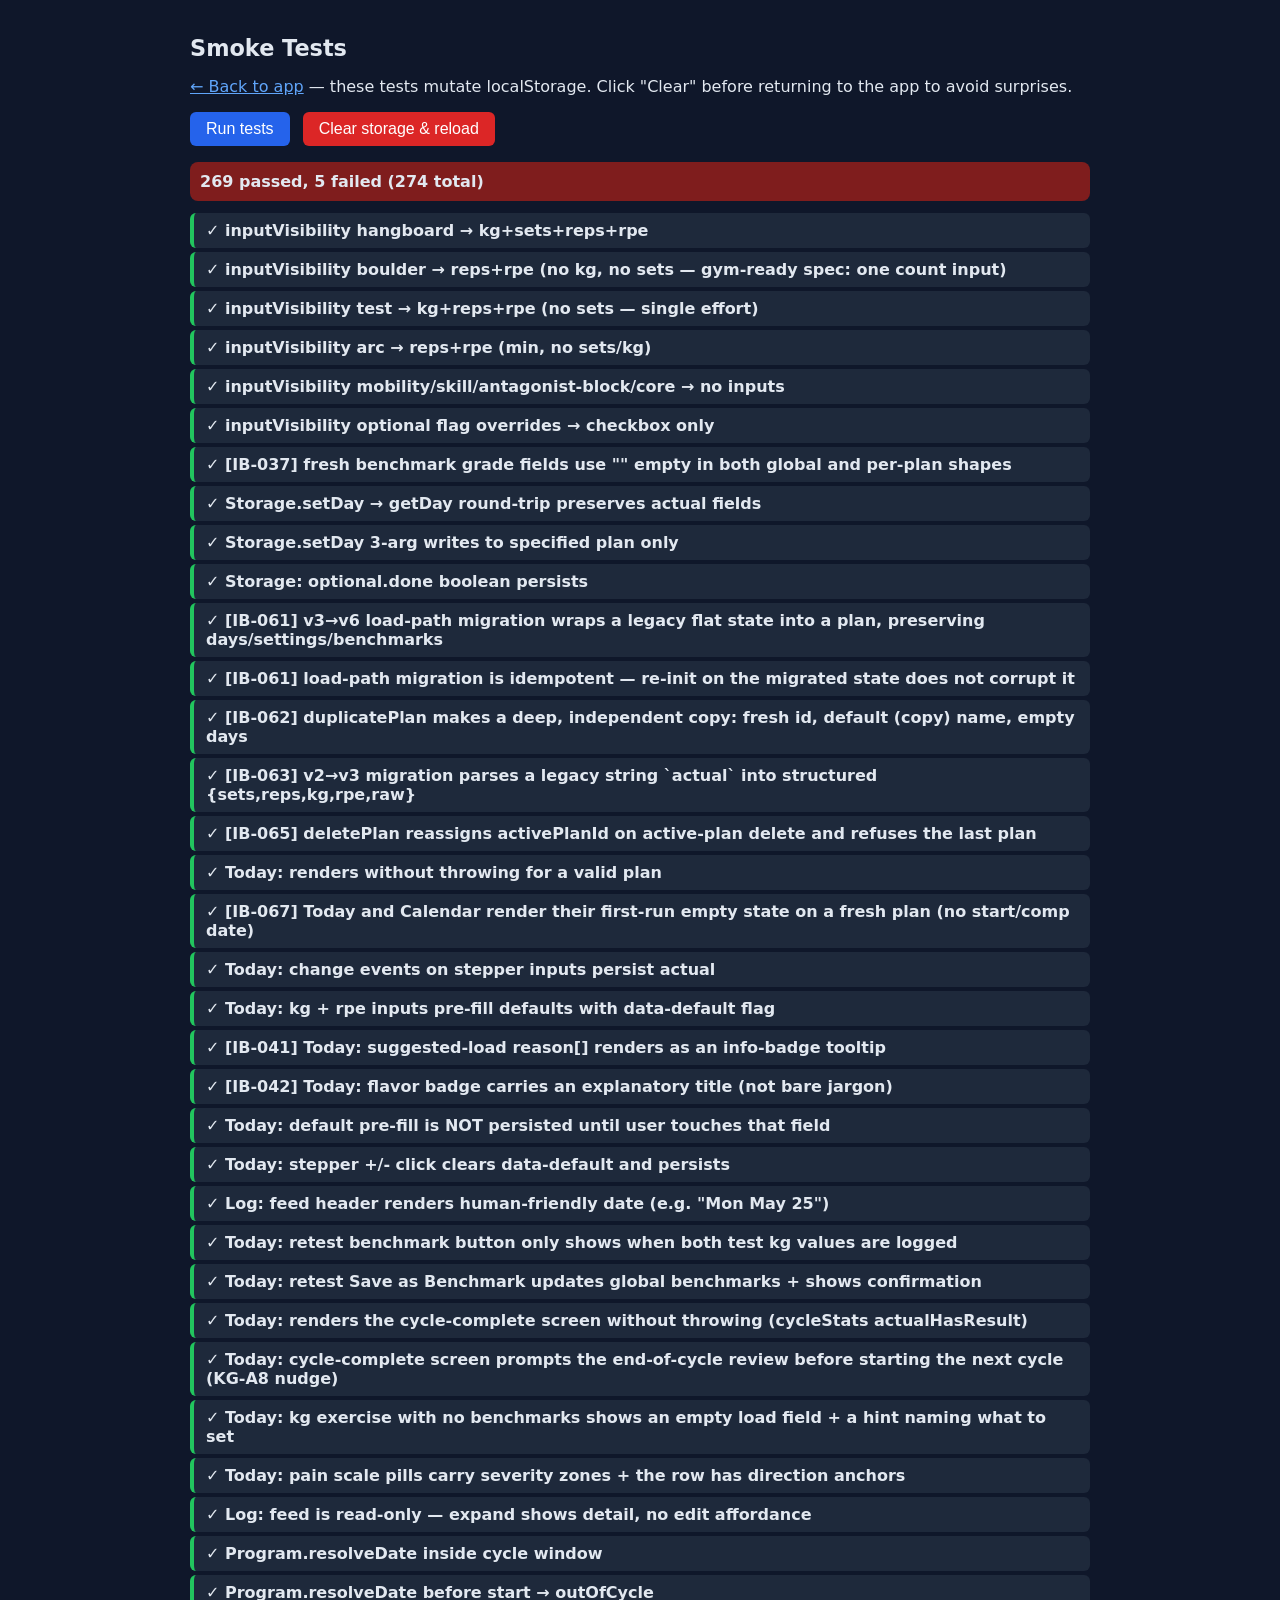
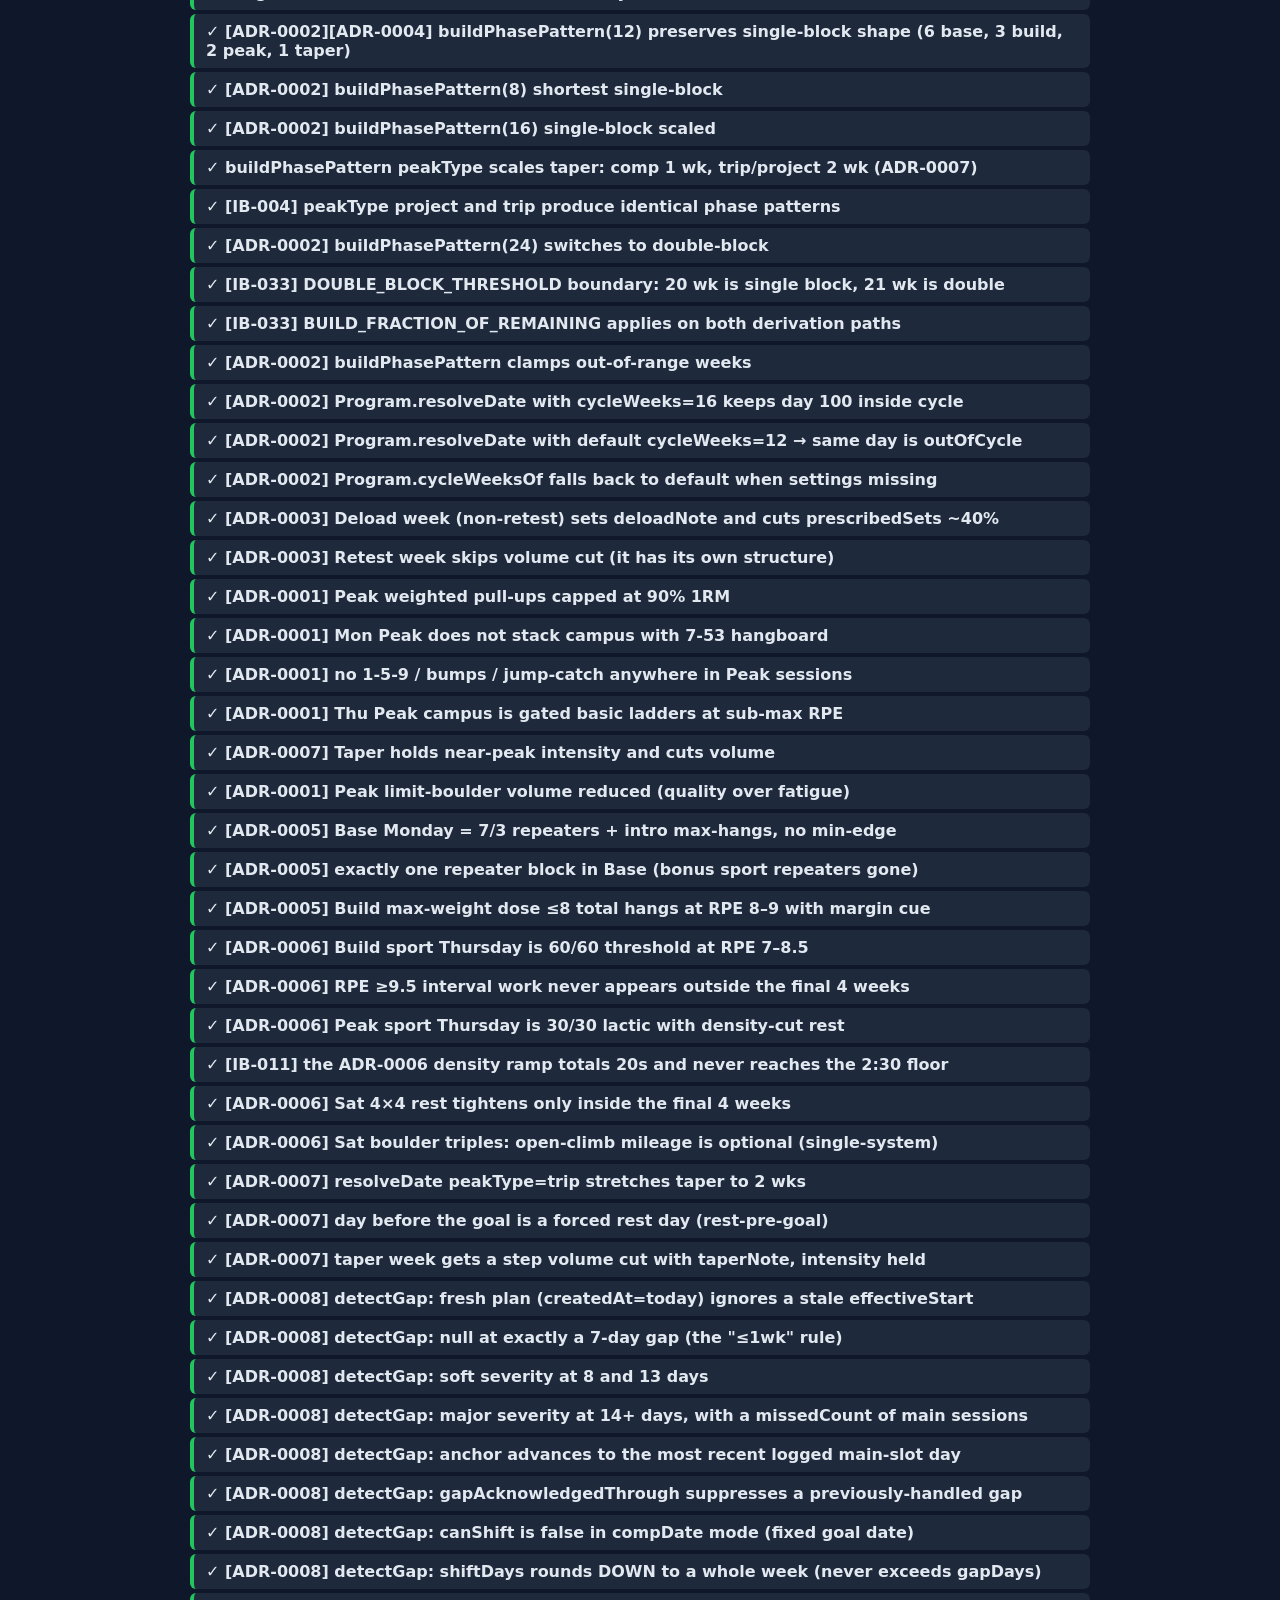
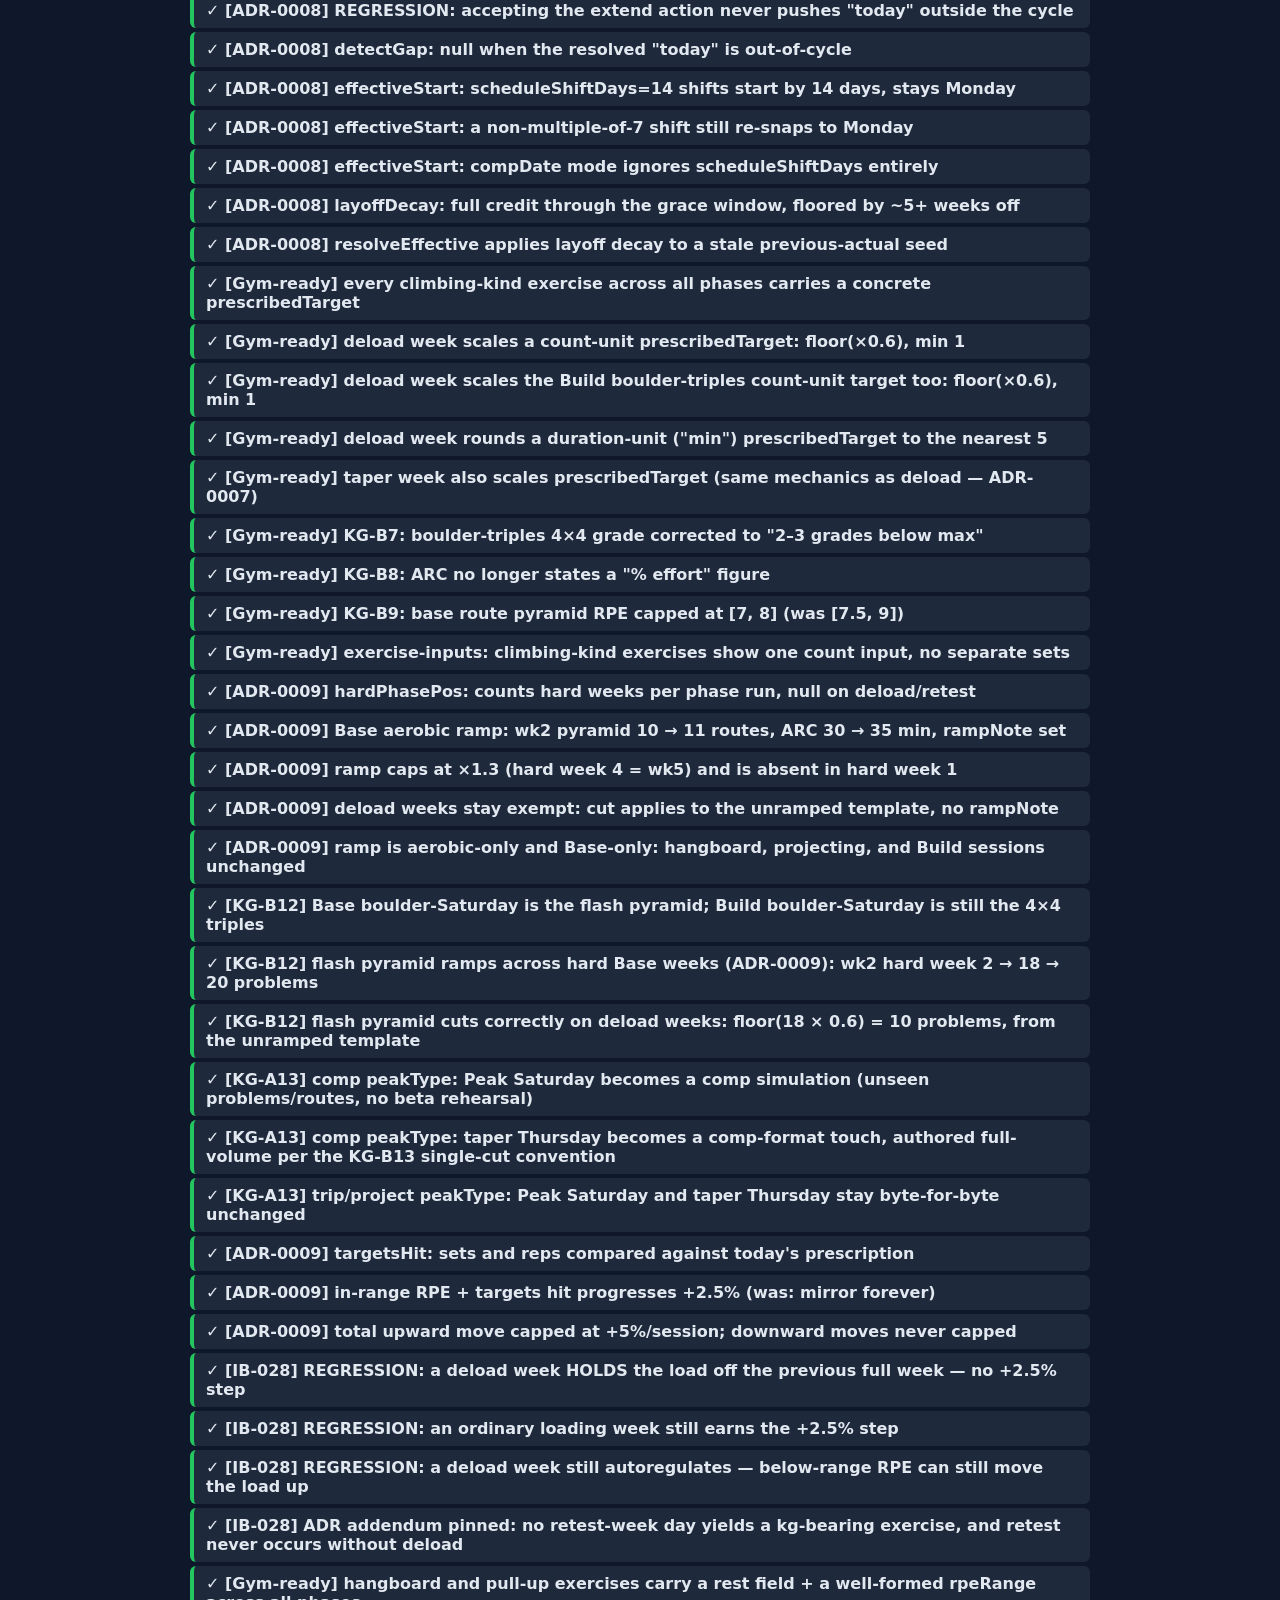
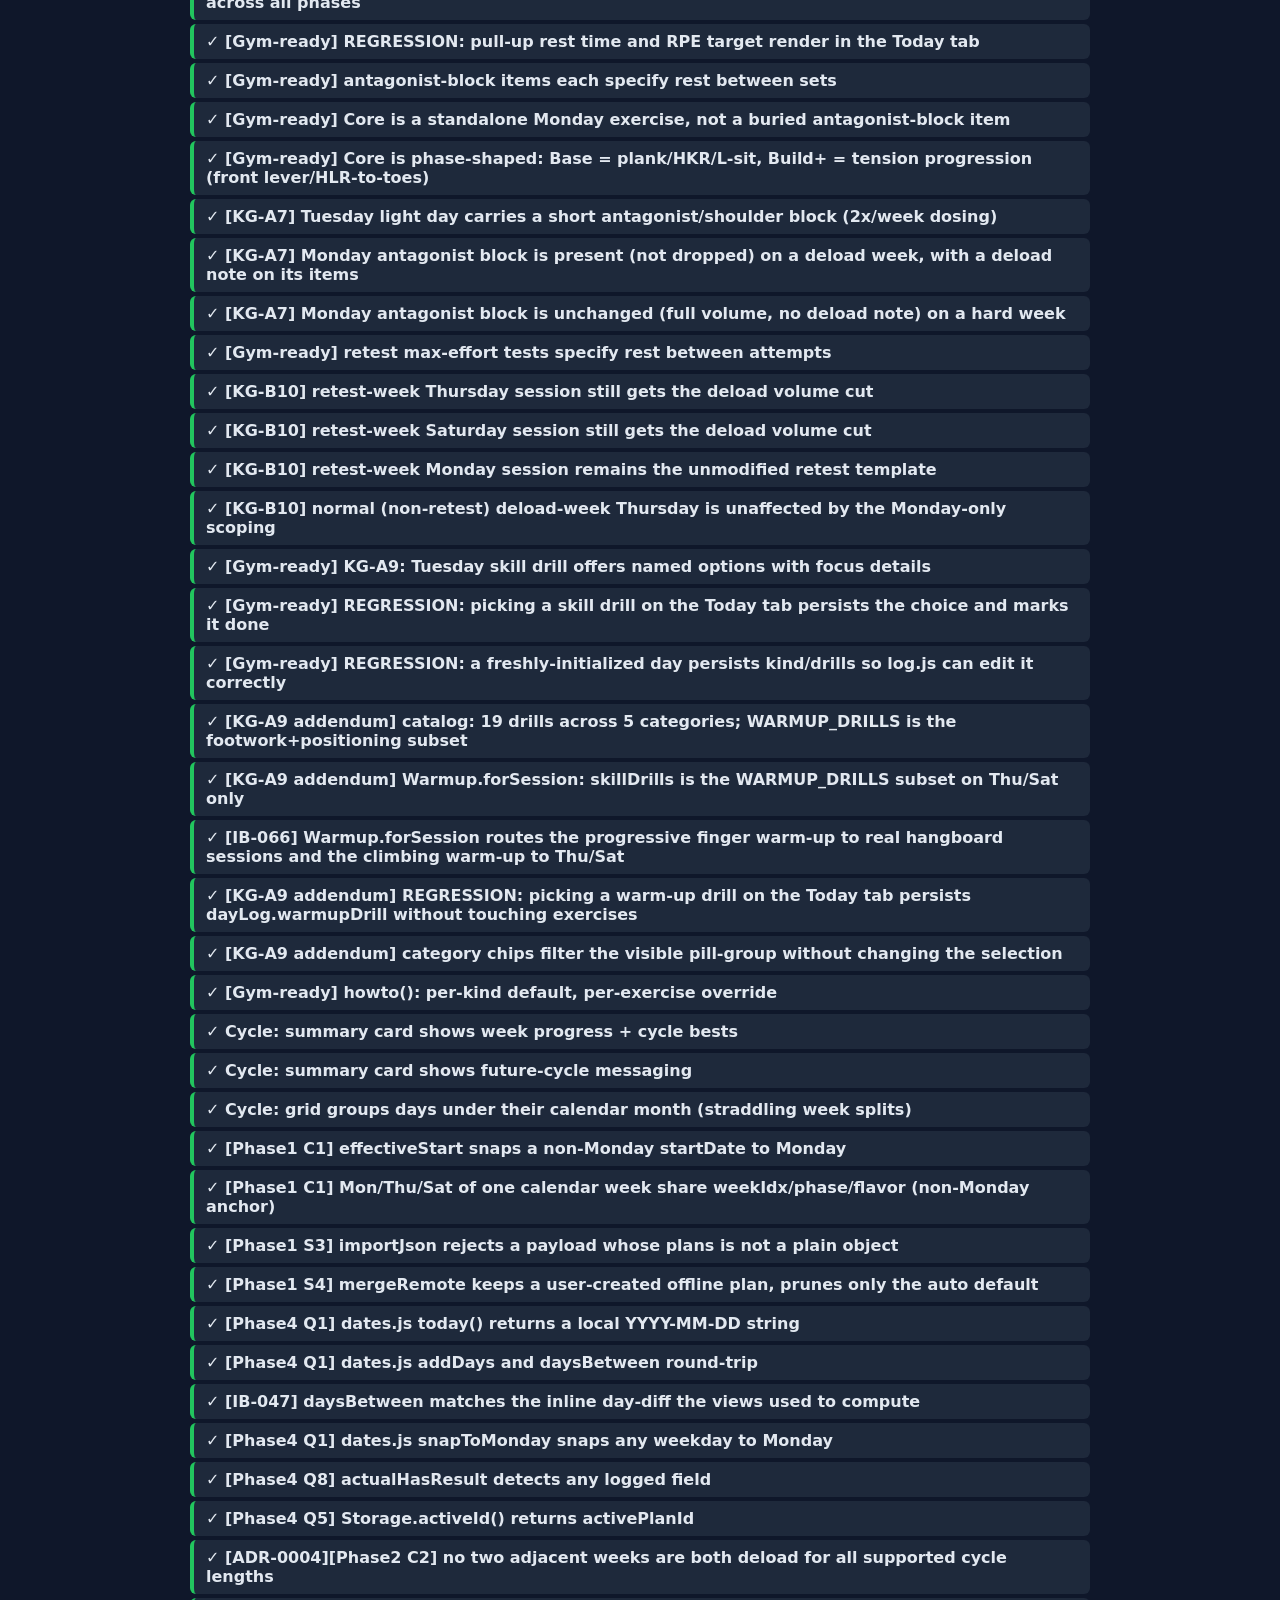
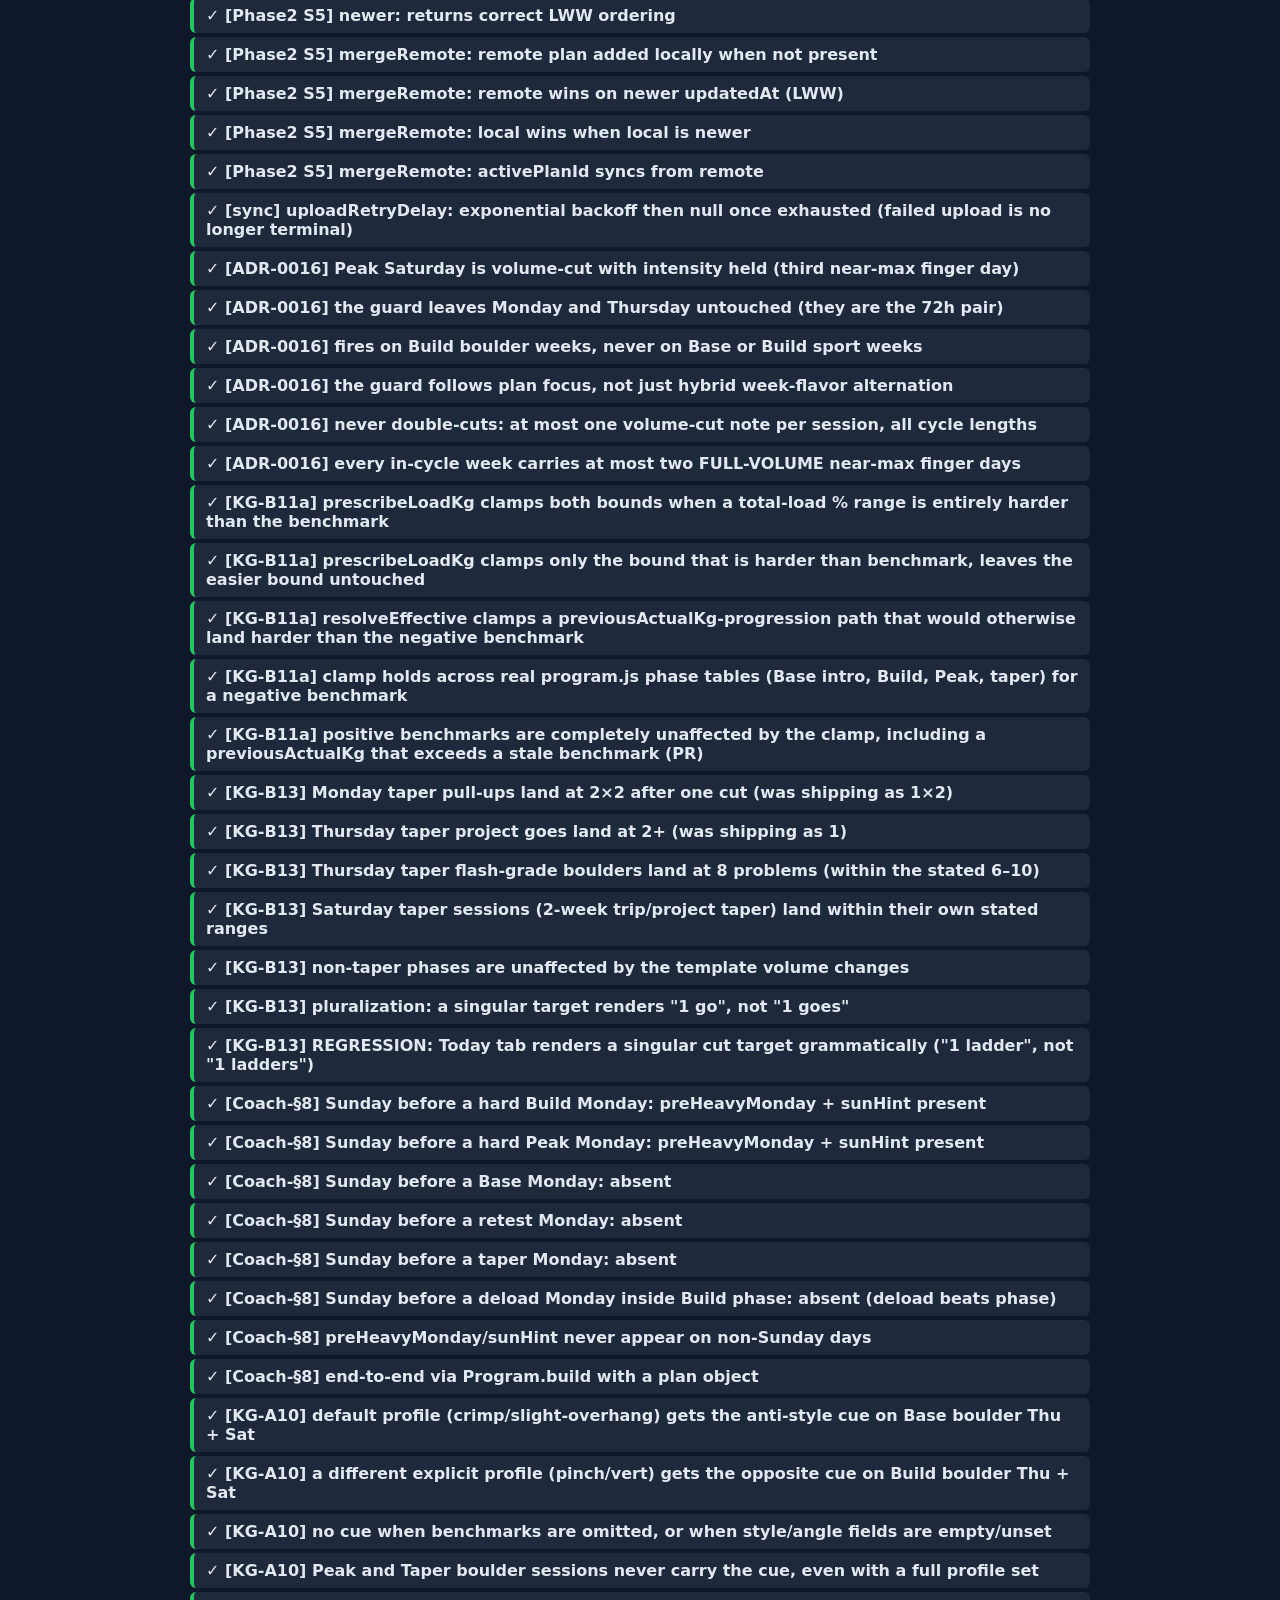
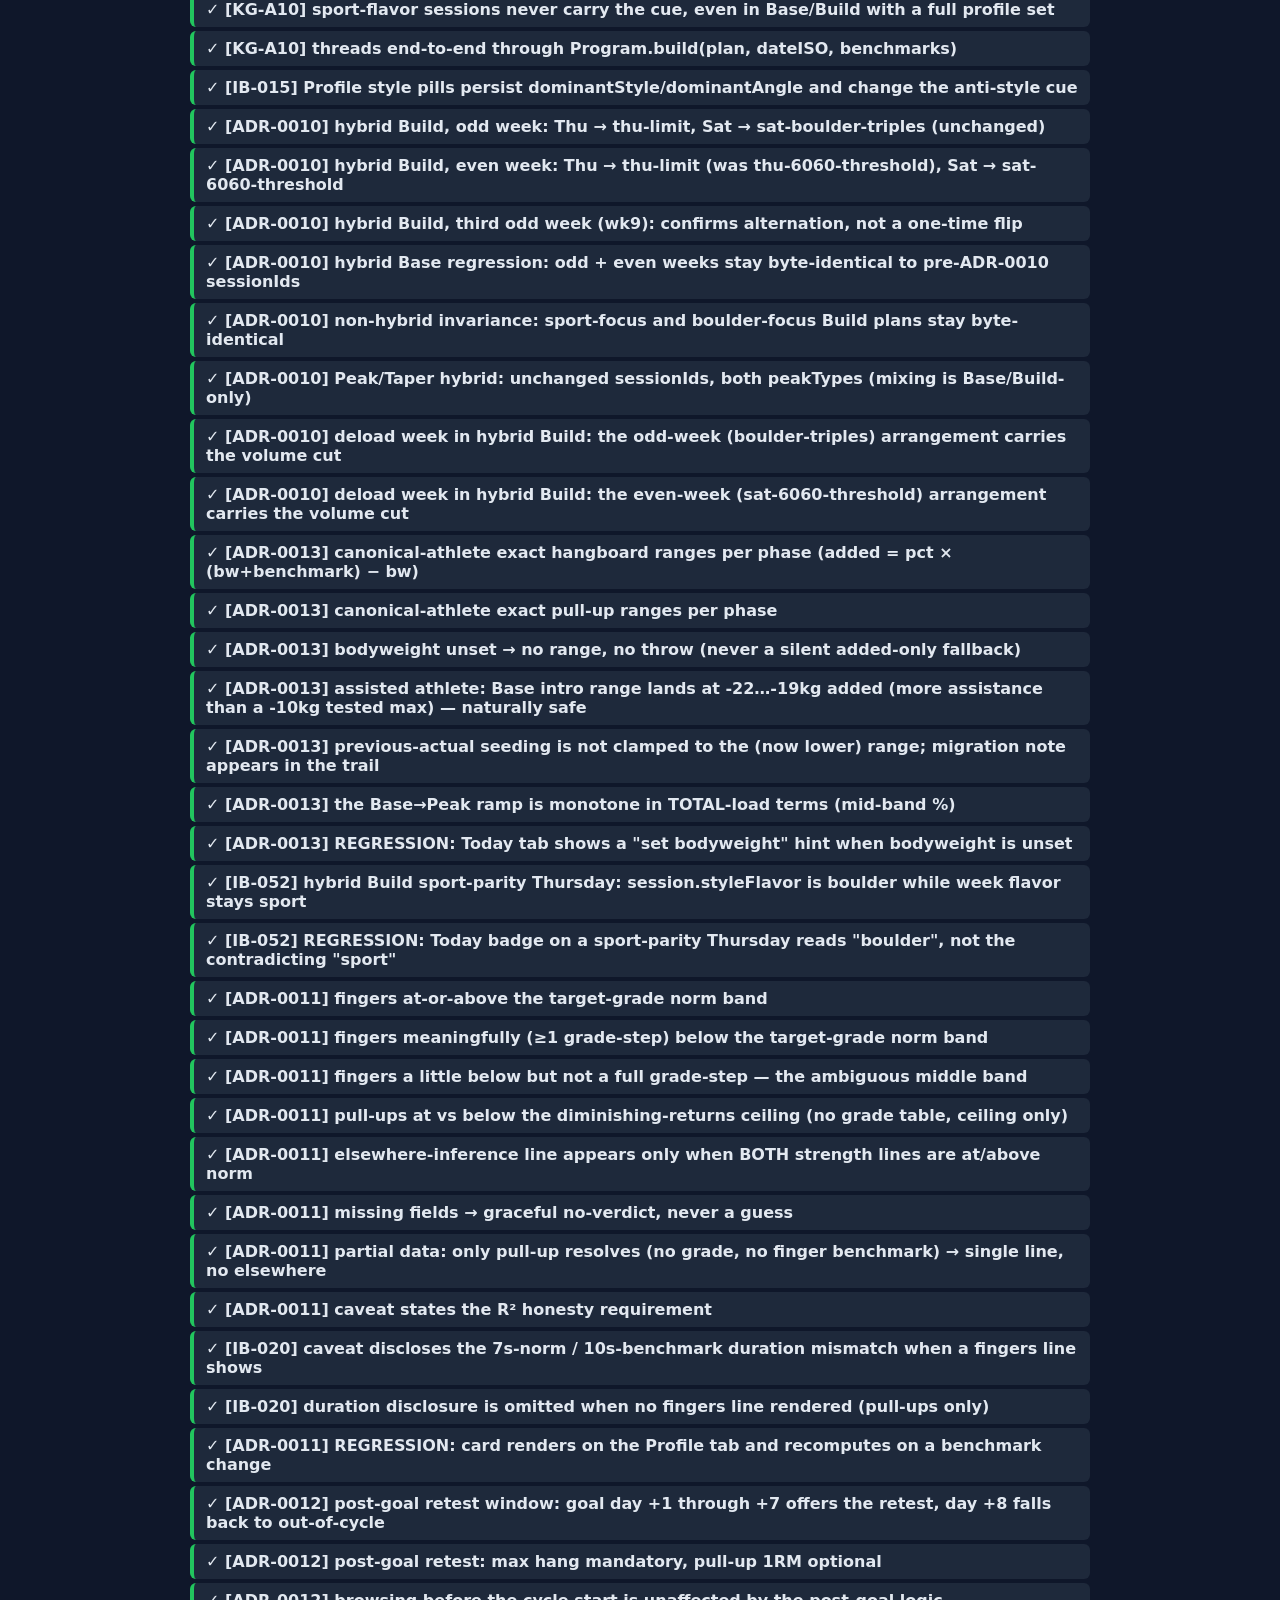
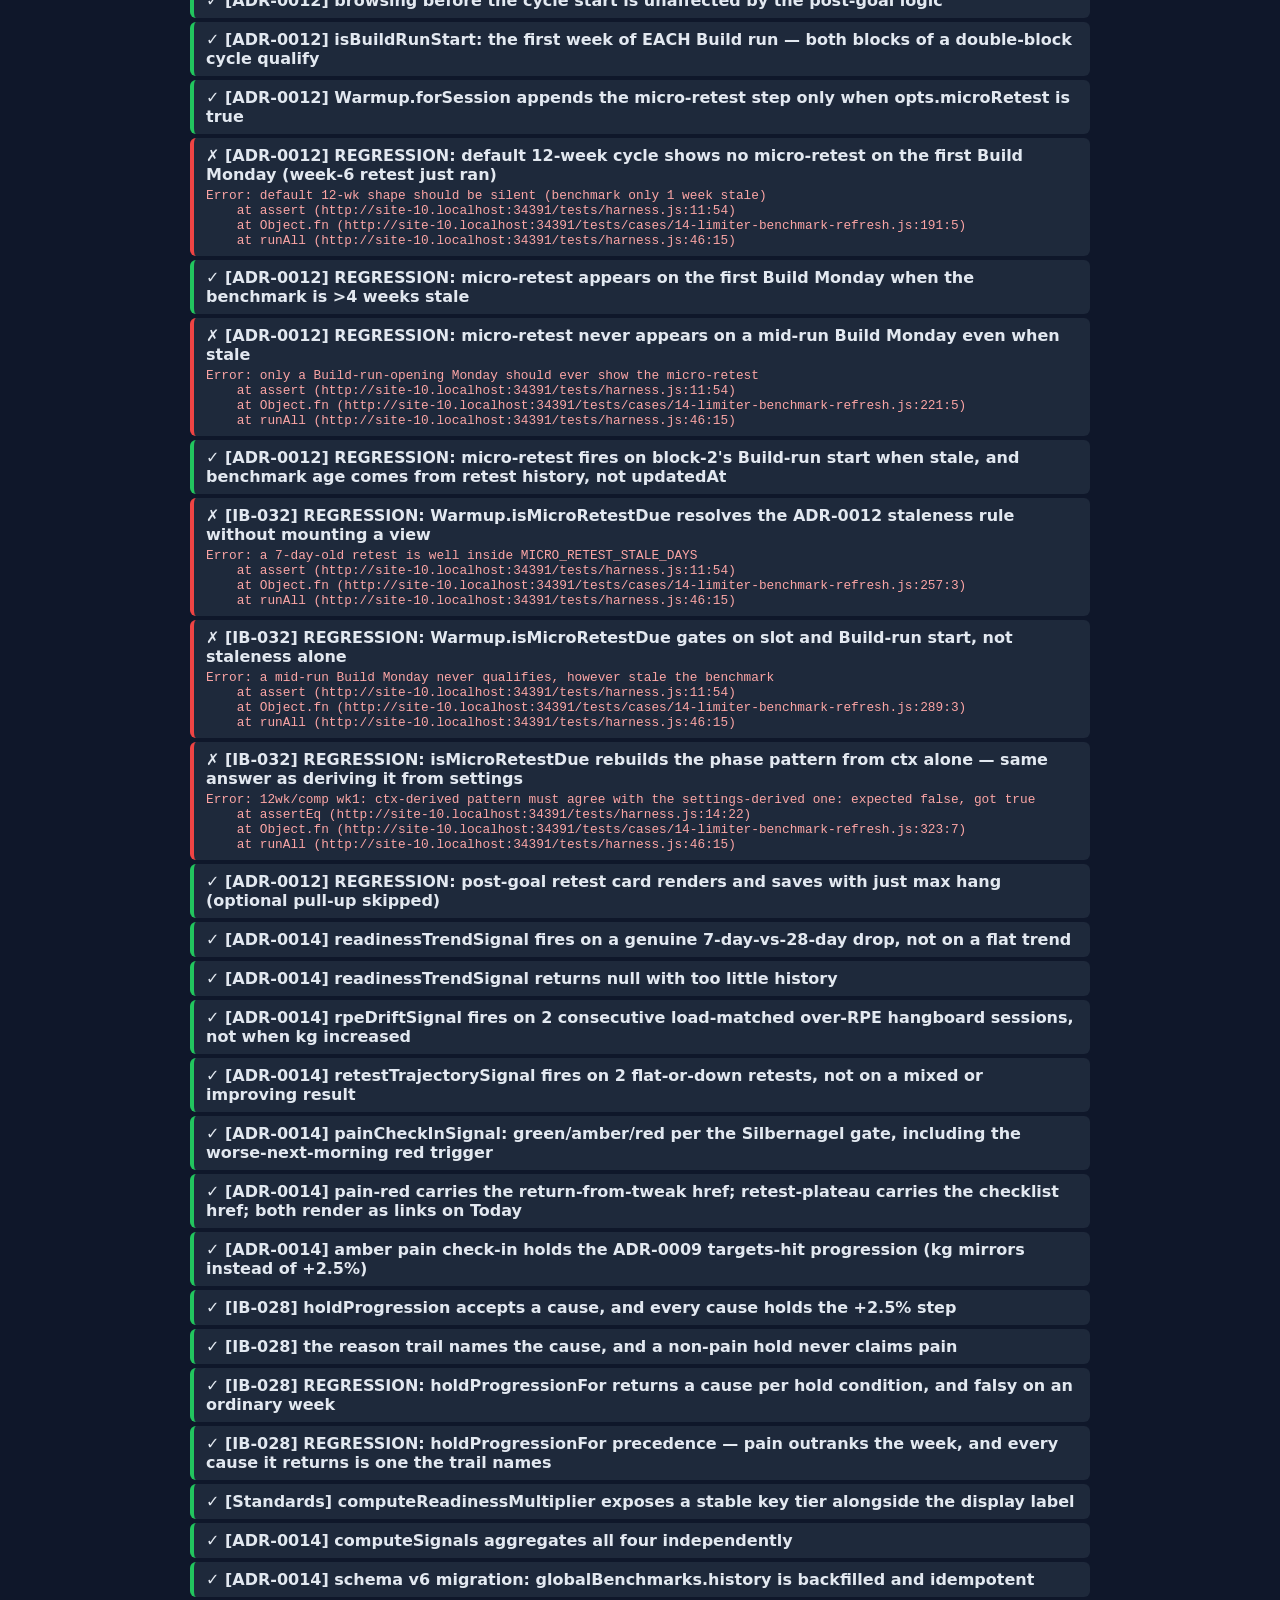
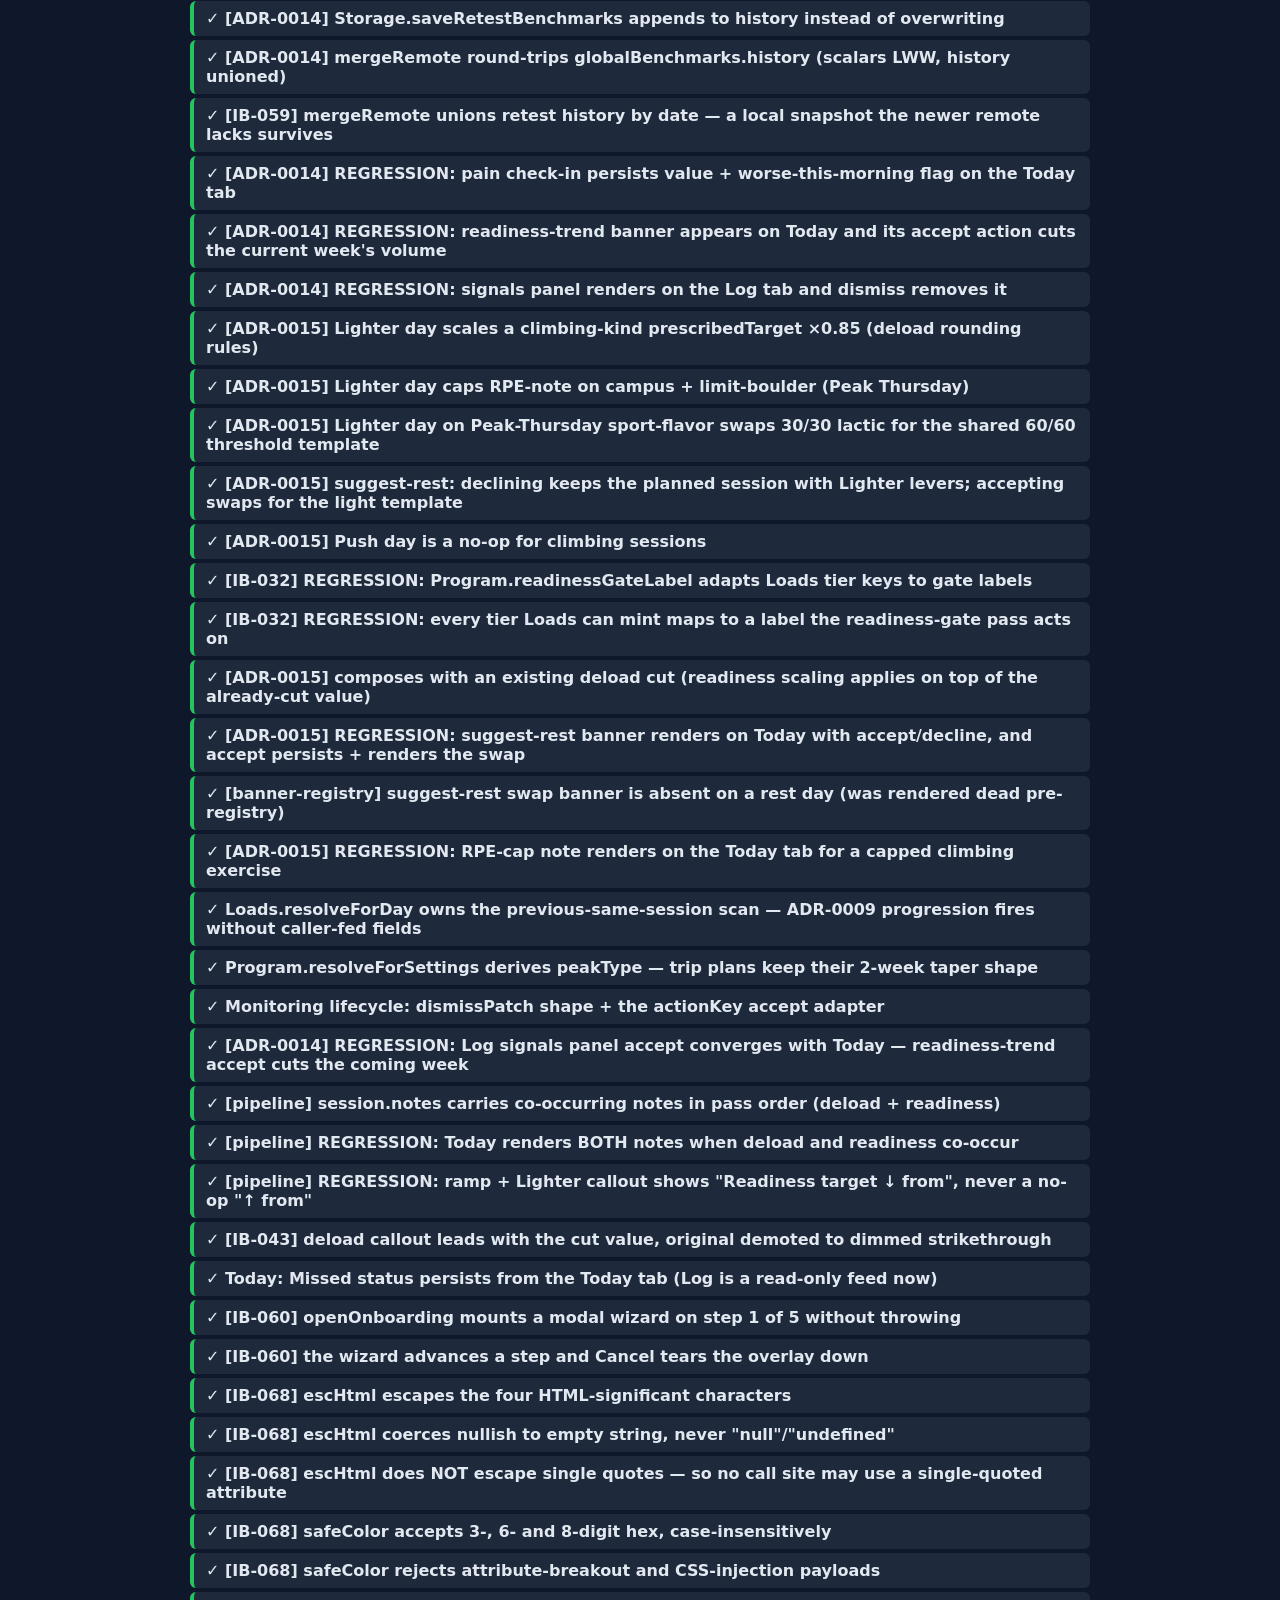
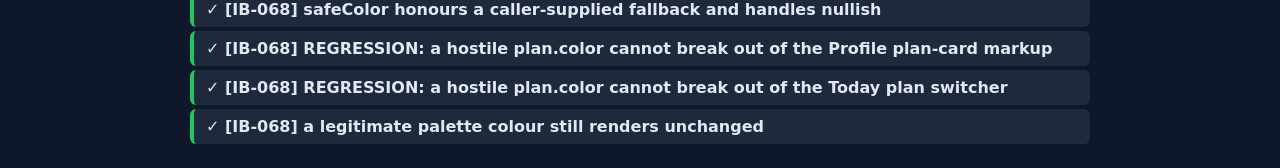
==== commit 2a59e43b: "Merge IB-068: validate plan.color at render (injection via import/sync)" ====
--- a/tests/index.html
+++ b/tests/index.html
@@ -53,6 +53,7 @@
 import './cases/16-readiness-gating.js';
 import './cases/17-deepening-refactors.js';
 import './cases/18-onboarding-view.js';
+import './cases/19-ui-escaping.js';
 
 document.getElementById('run').addEventListener('click', runAll);
 document.getElementById('clear').addEventListener('click', () => {
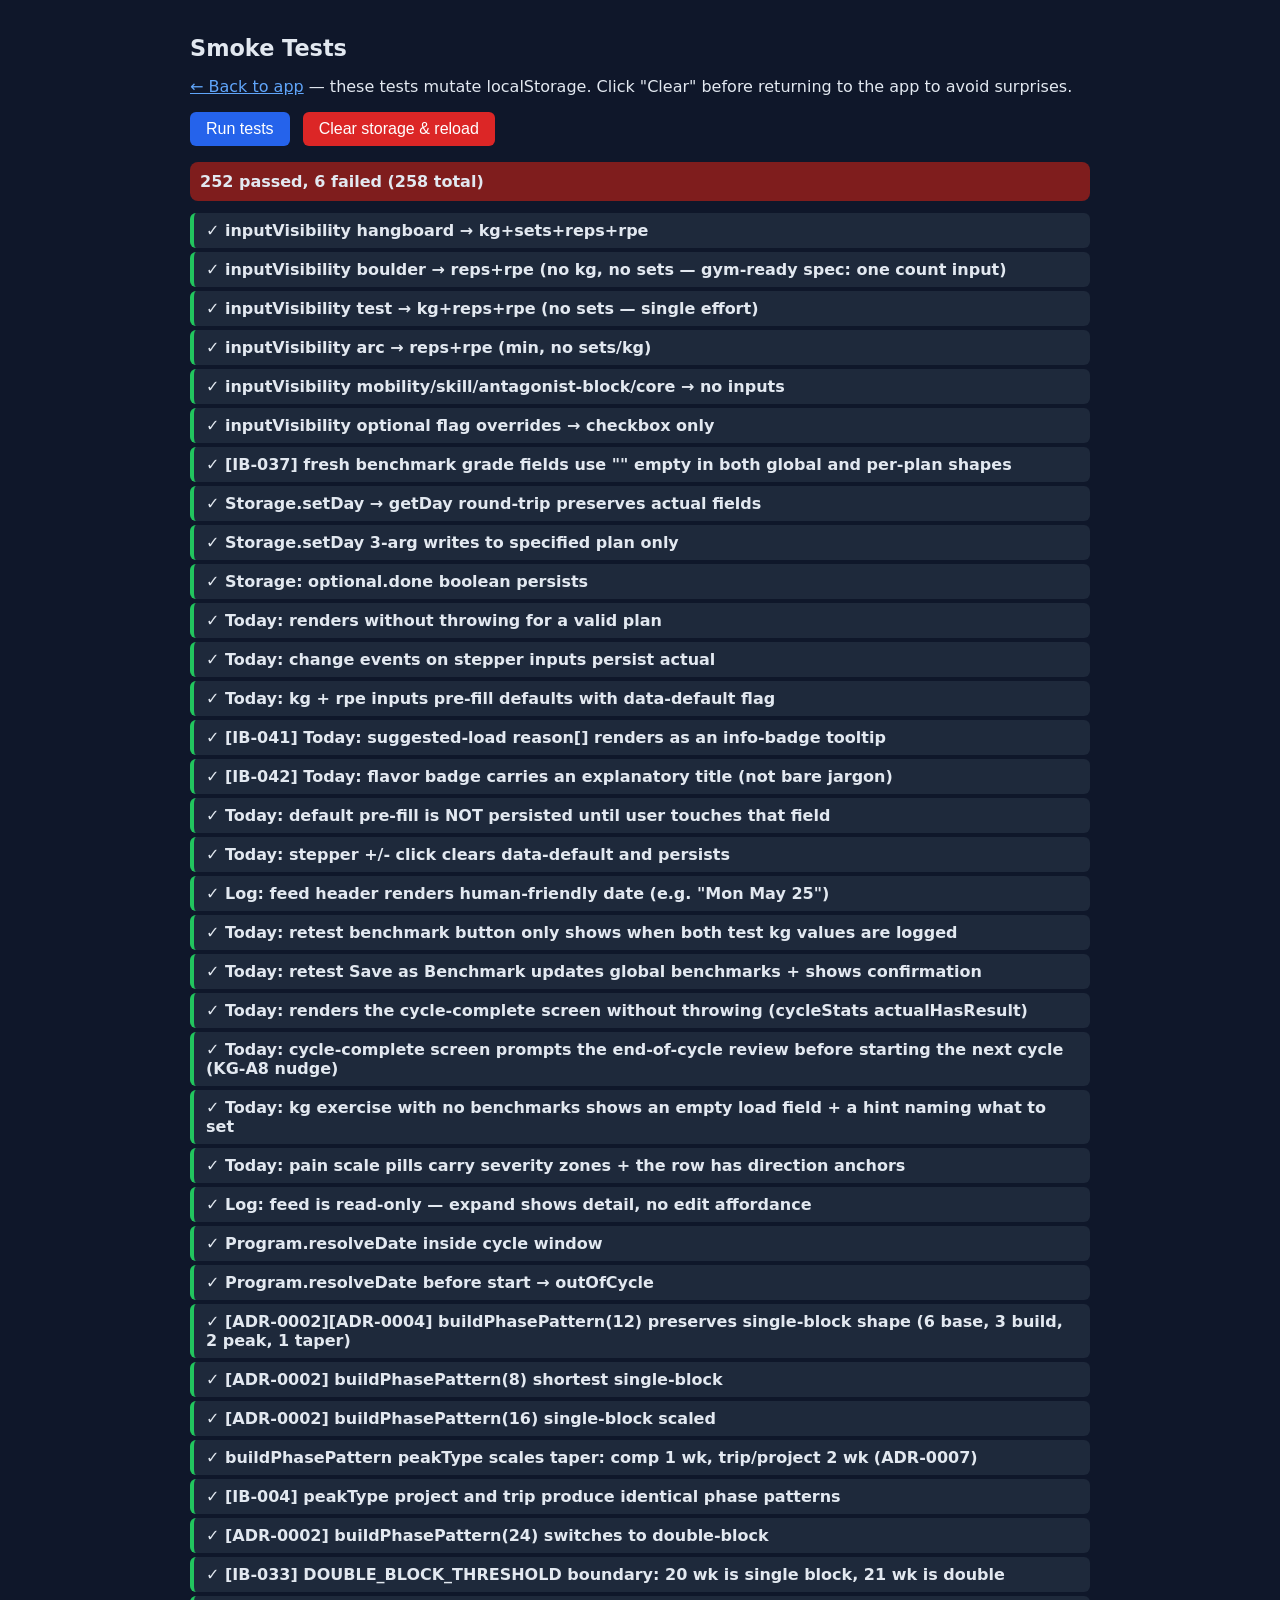
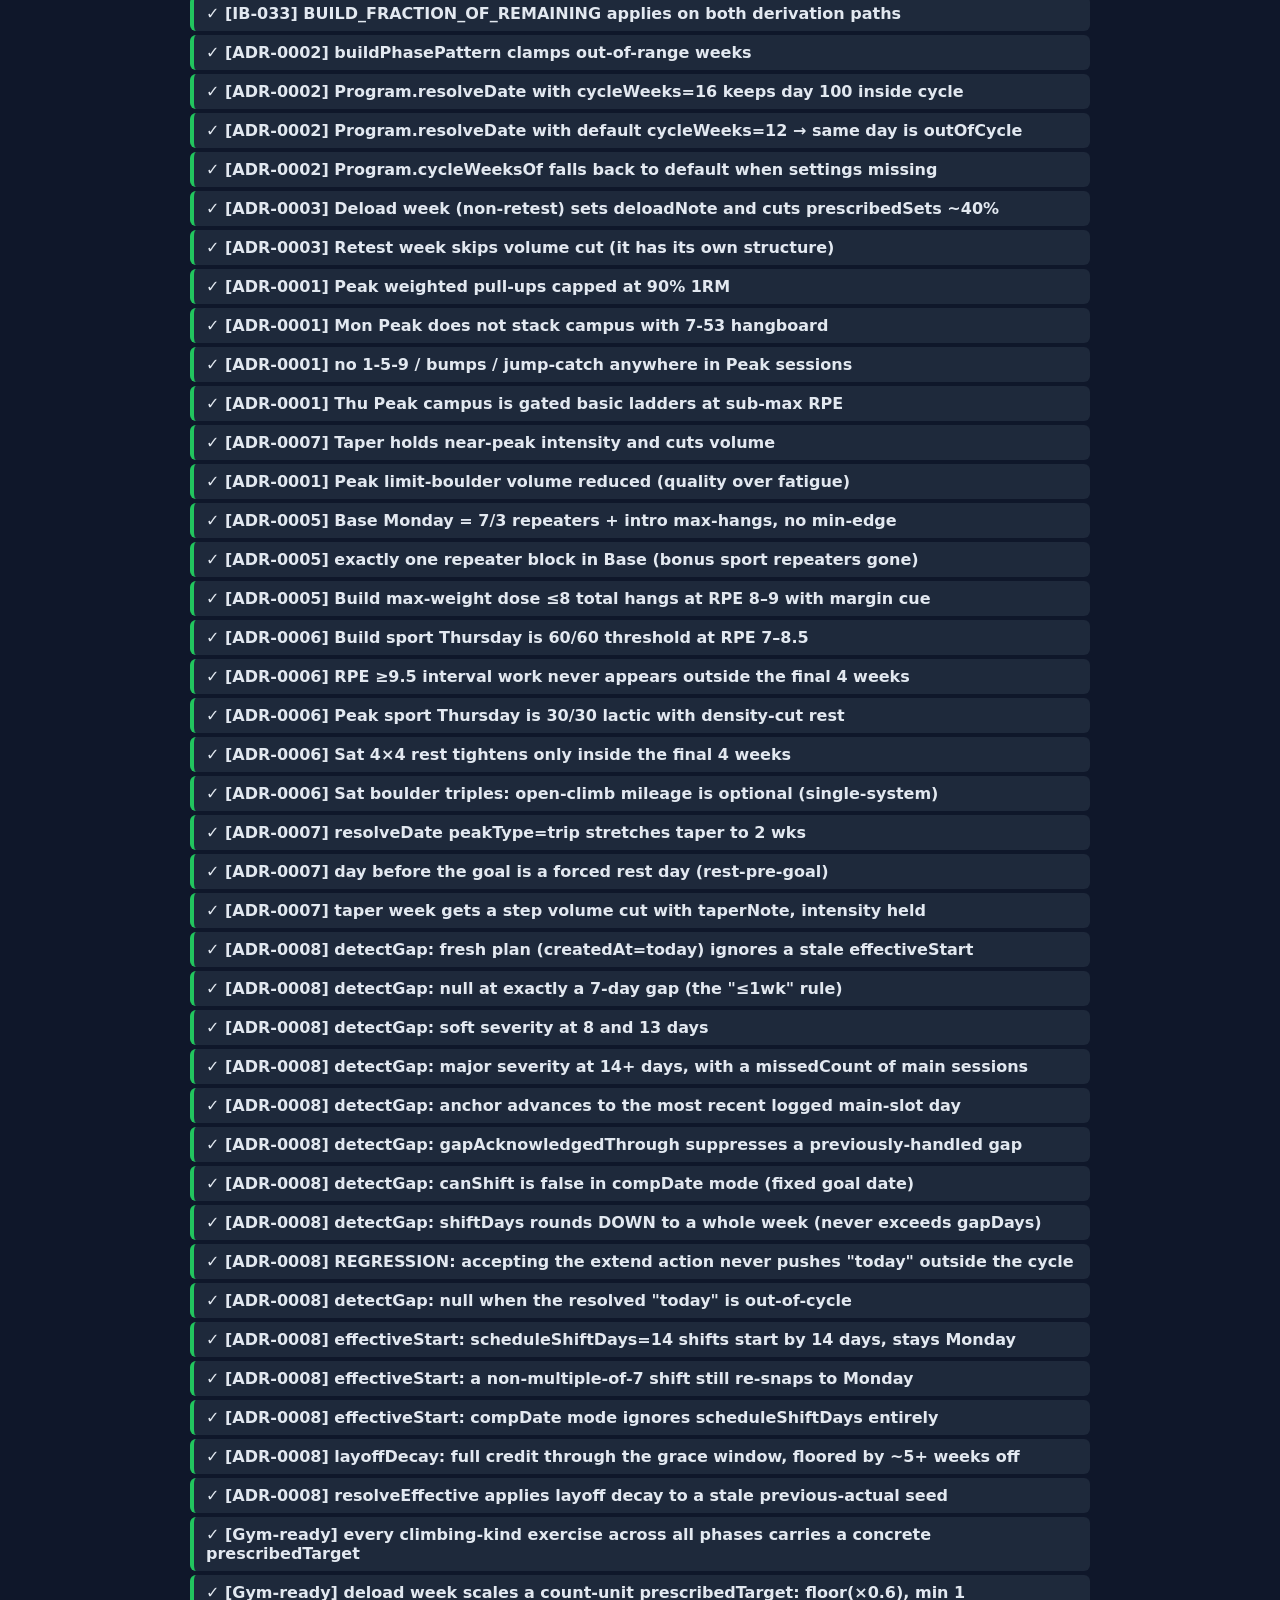
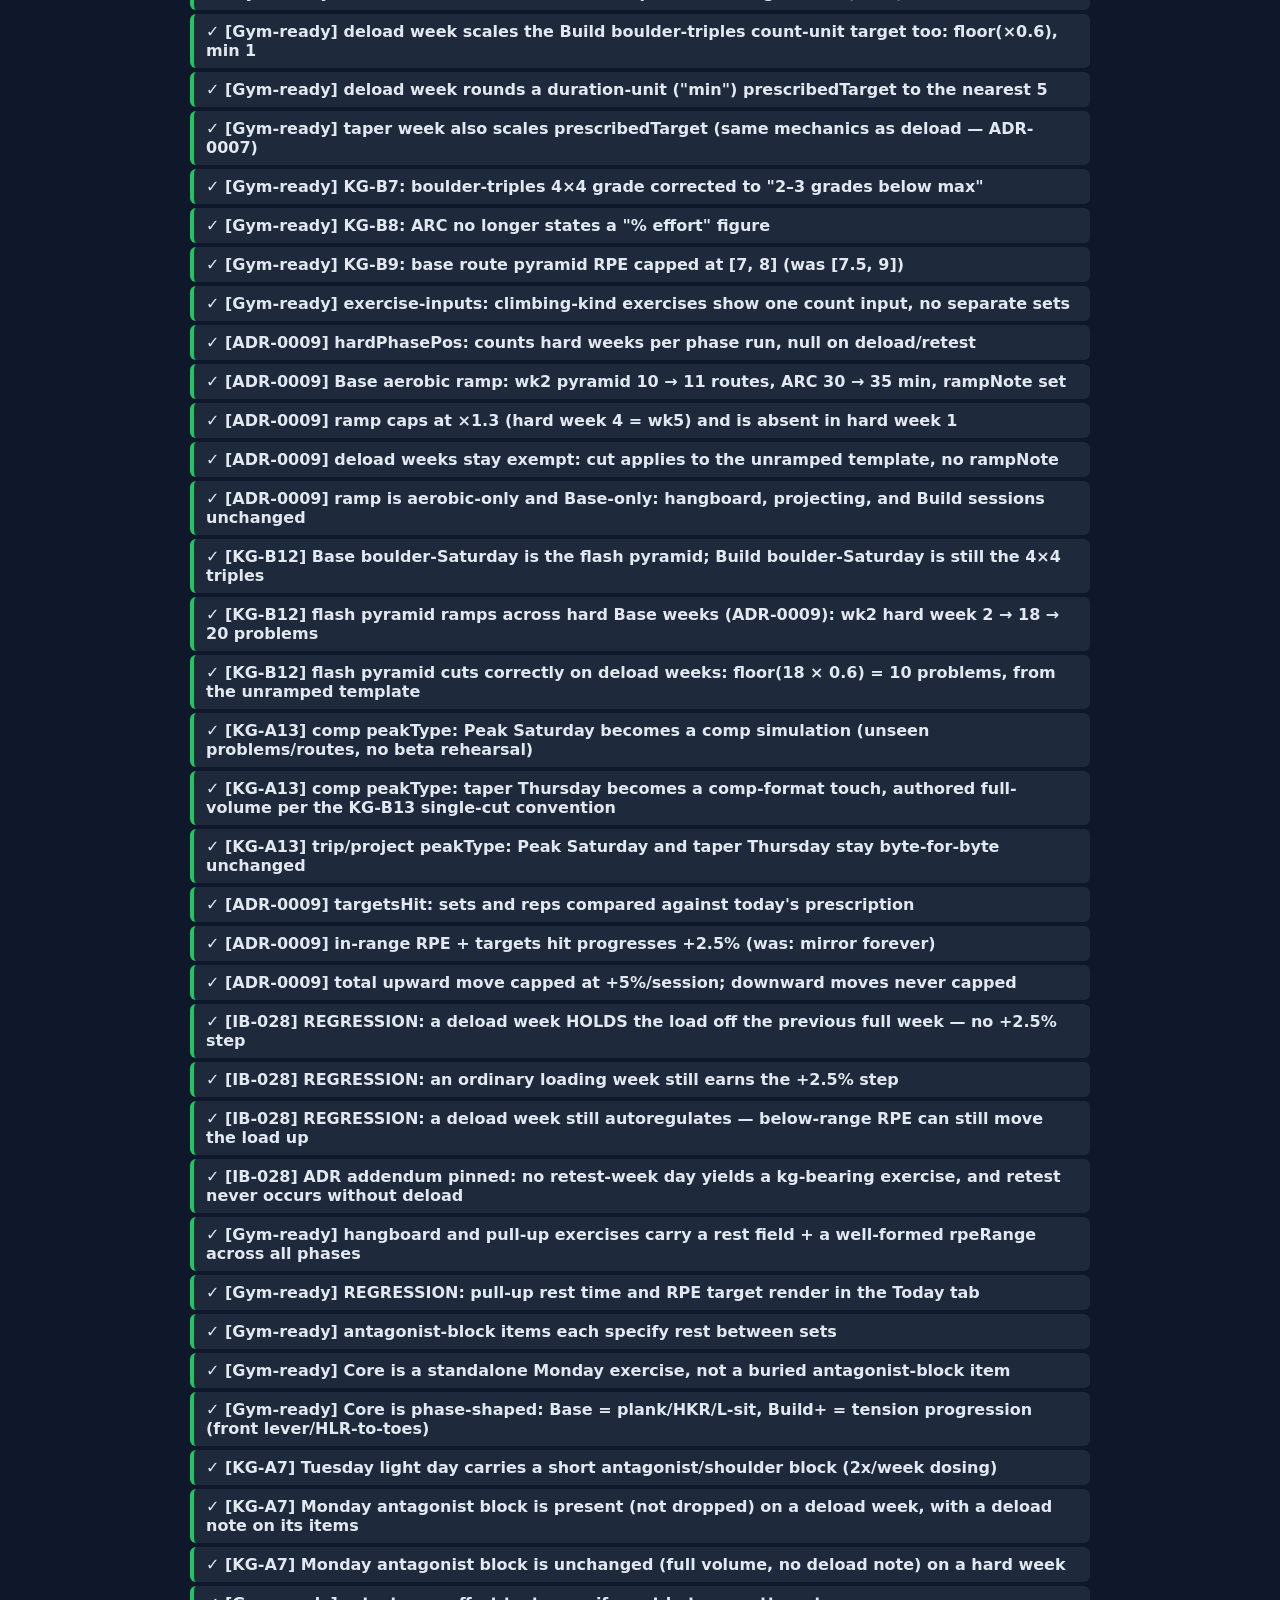
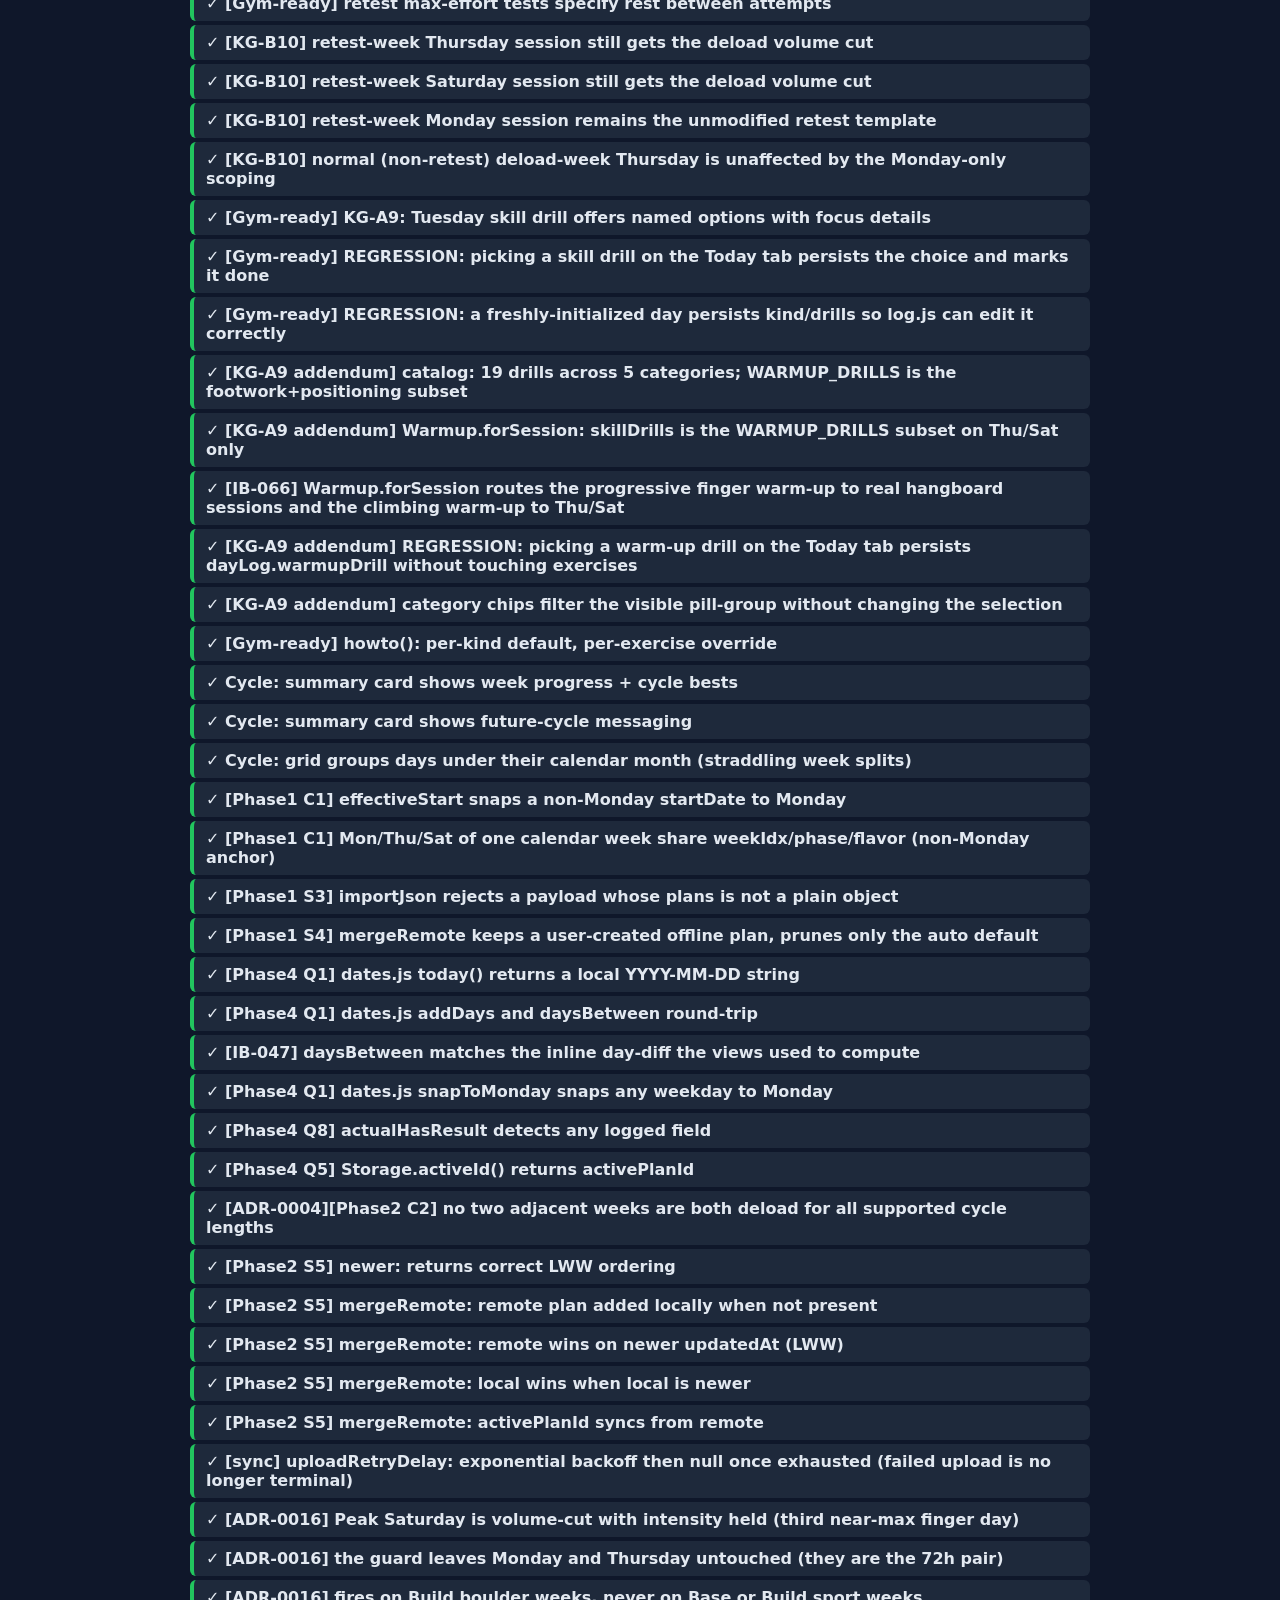
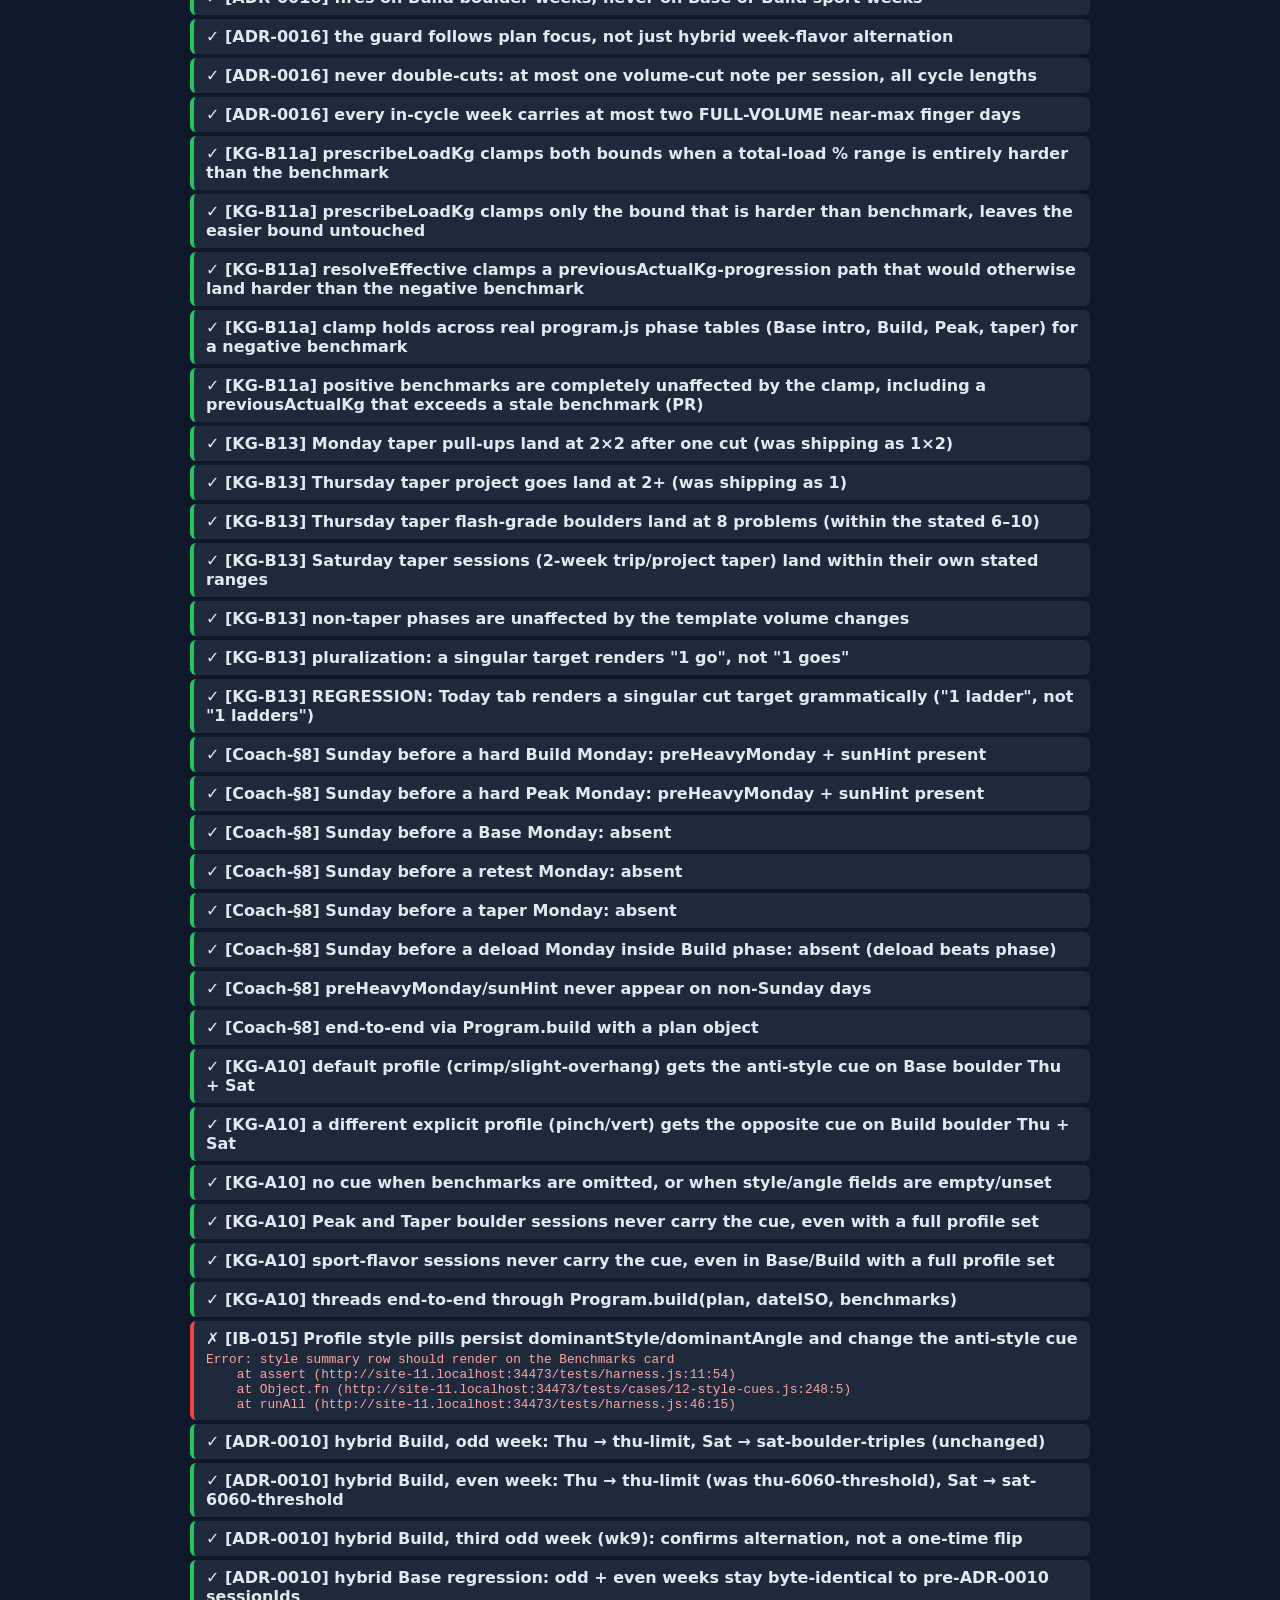
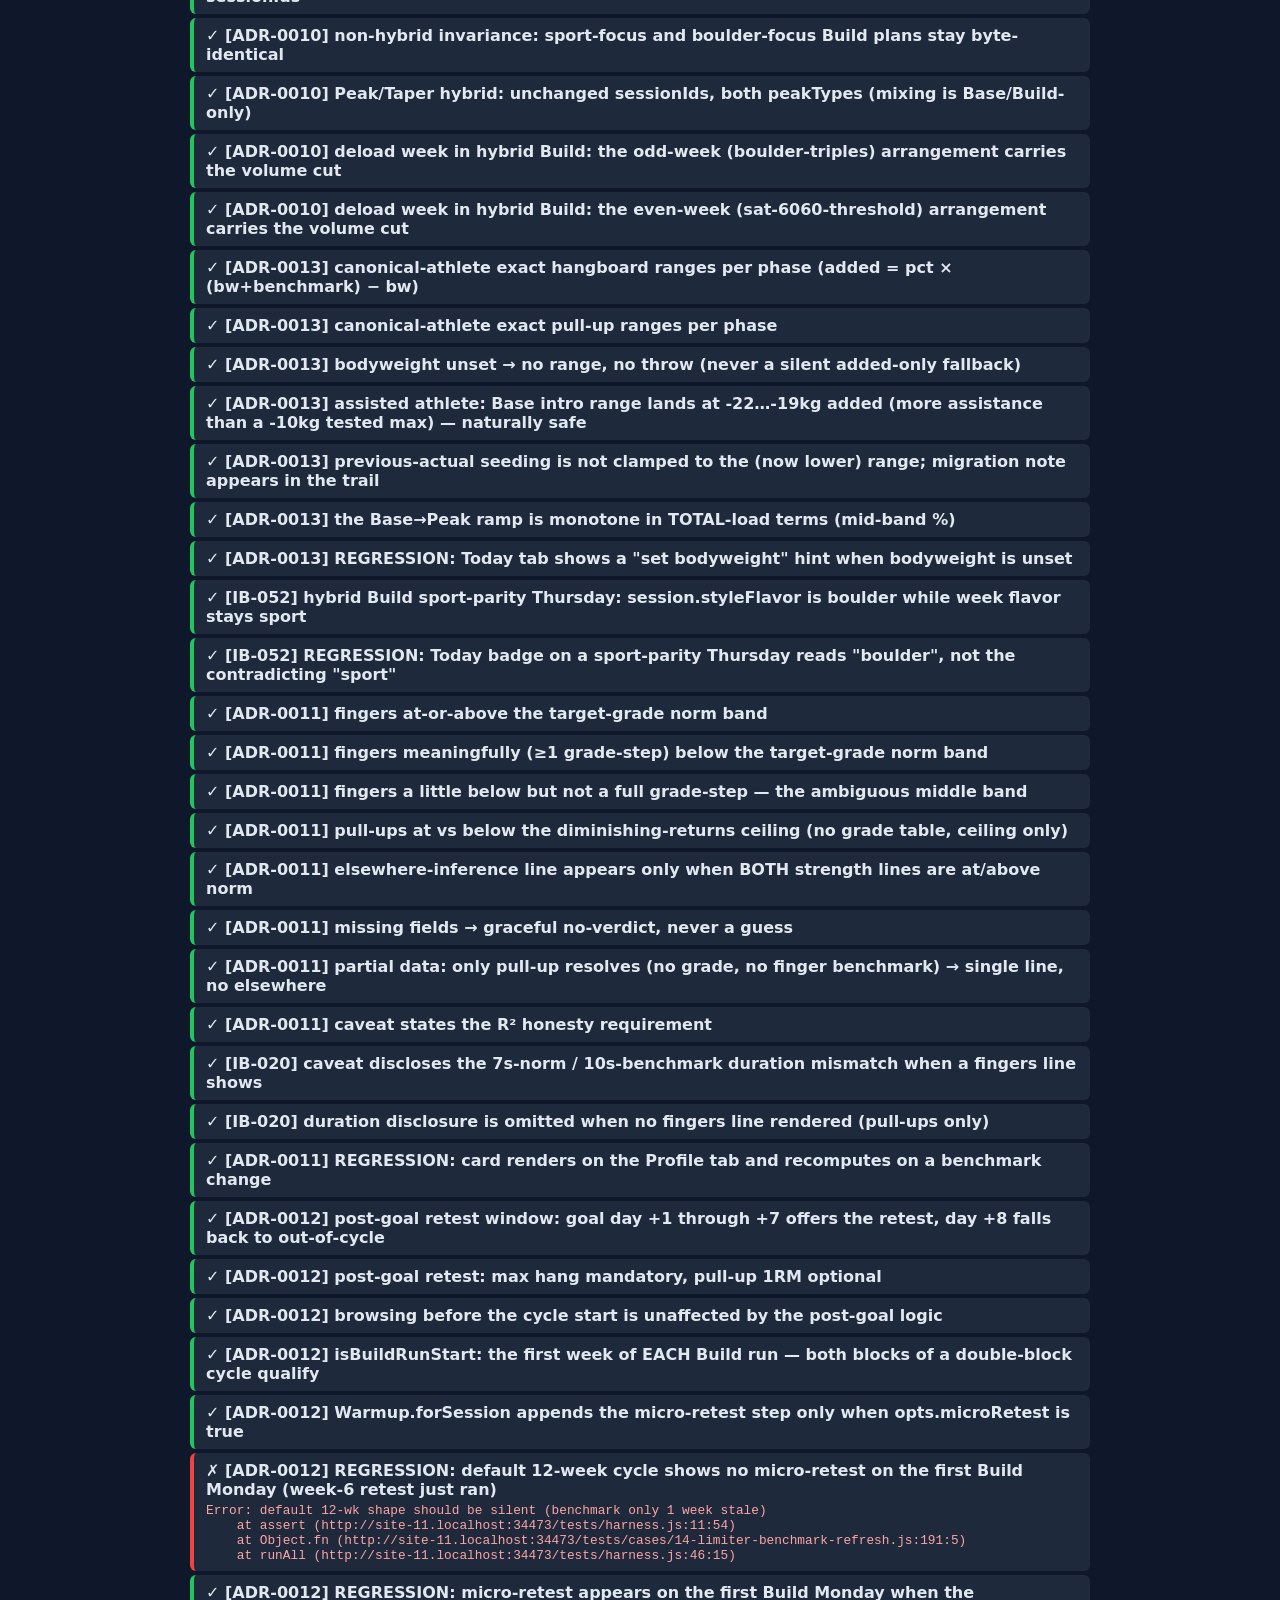
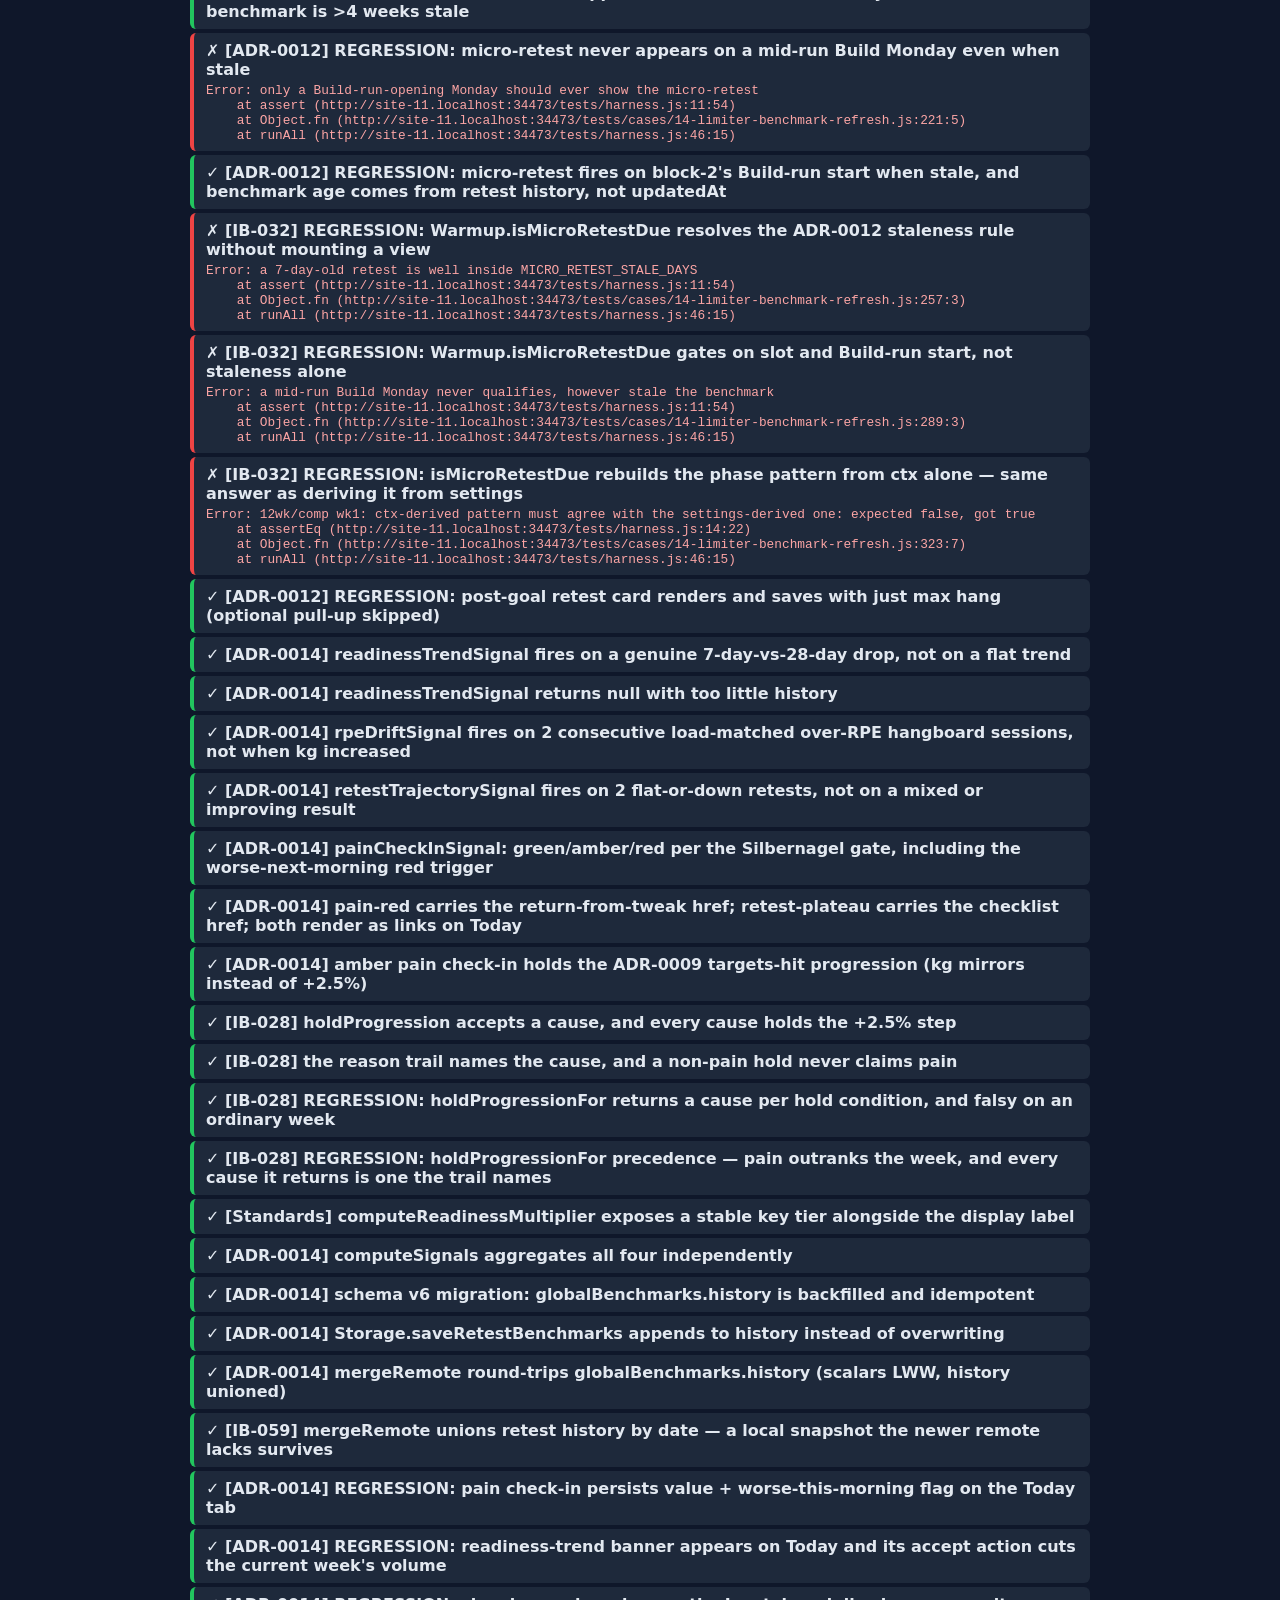
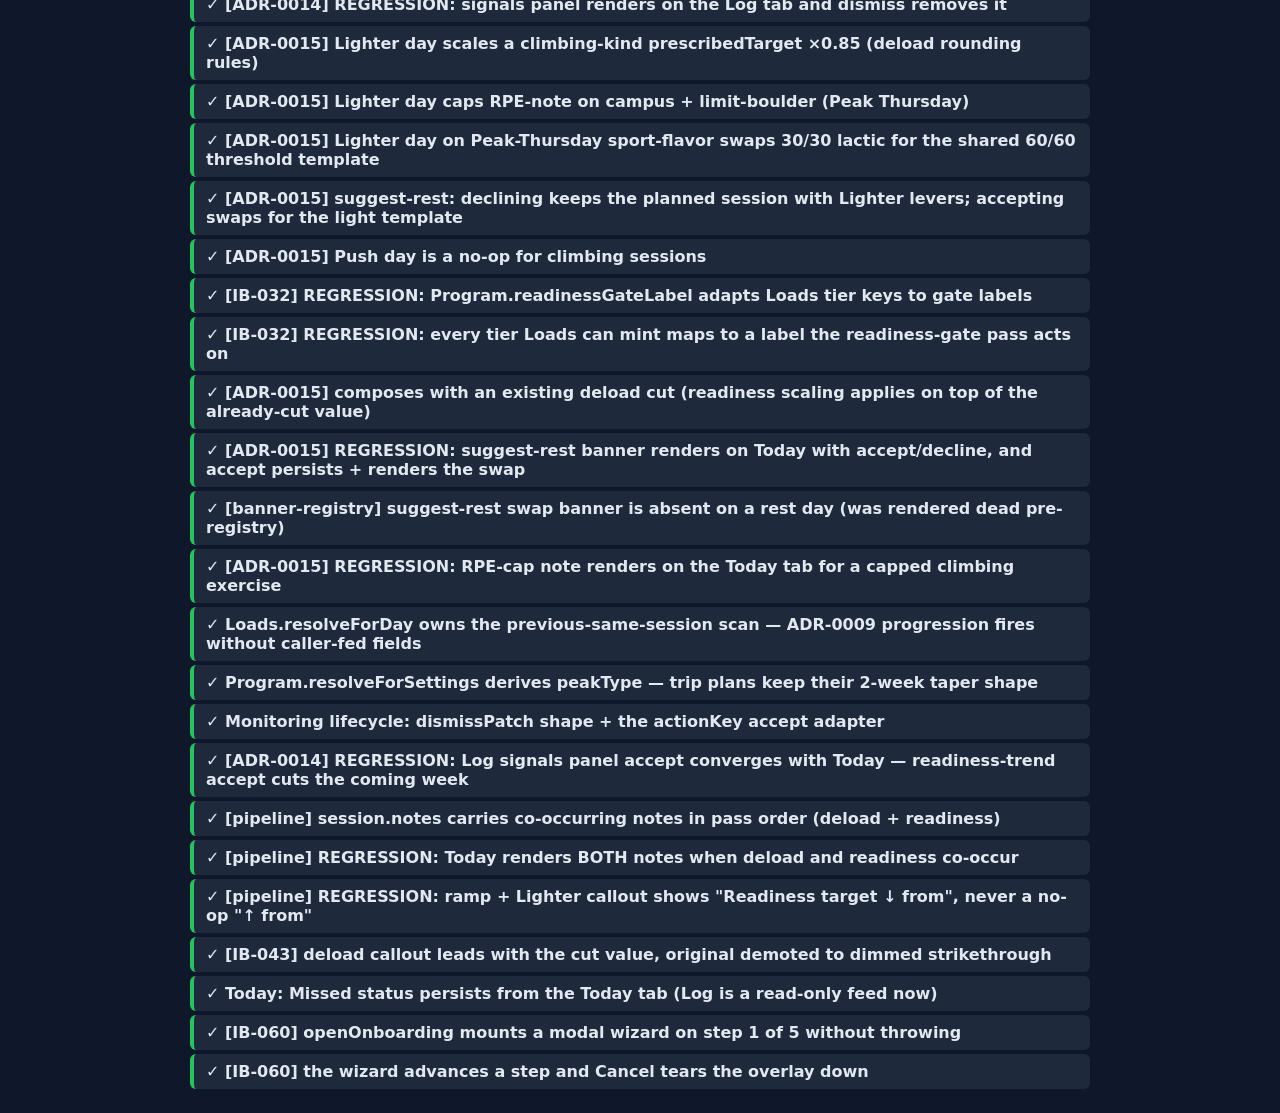
==== commit 8d13d297: "Merge origin/main into claude/grill-section-ymswpe Resolve conflicts in the two live ledgers by unio" ====
--- a/tests/index.html
+++ b/tests/index.html
@@ -53,7 +53,6 @@
 import './cases/16-readiness-gating.js';
 import './cases/17-deepening-refactors.js';
 import './cases/18-onboarding-view.js';
-import './cases/19-ui-escaping.js';
 
 document.getElementById('run').addEventListener('click', runAll);
 document.getElementById('clear').addEventListener('click', () => {
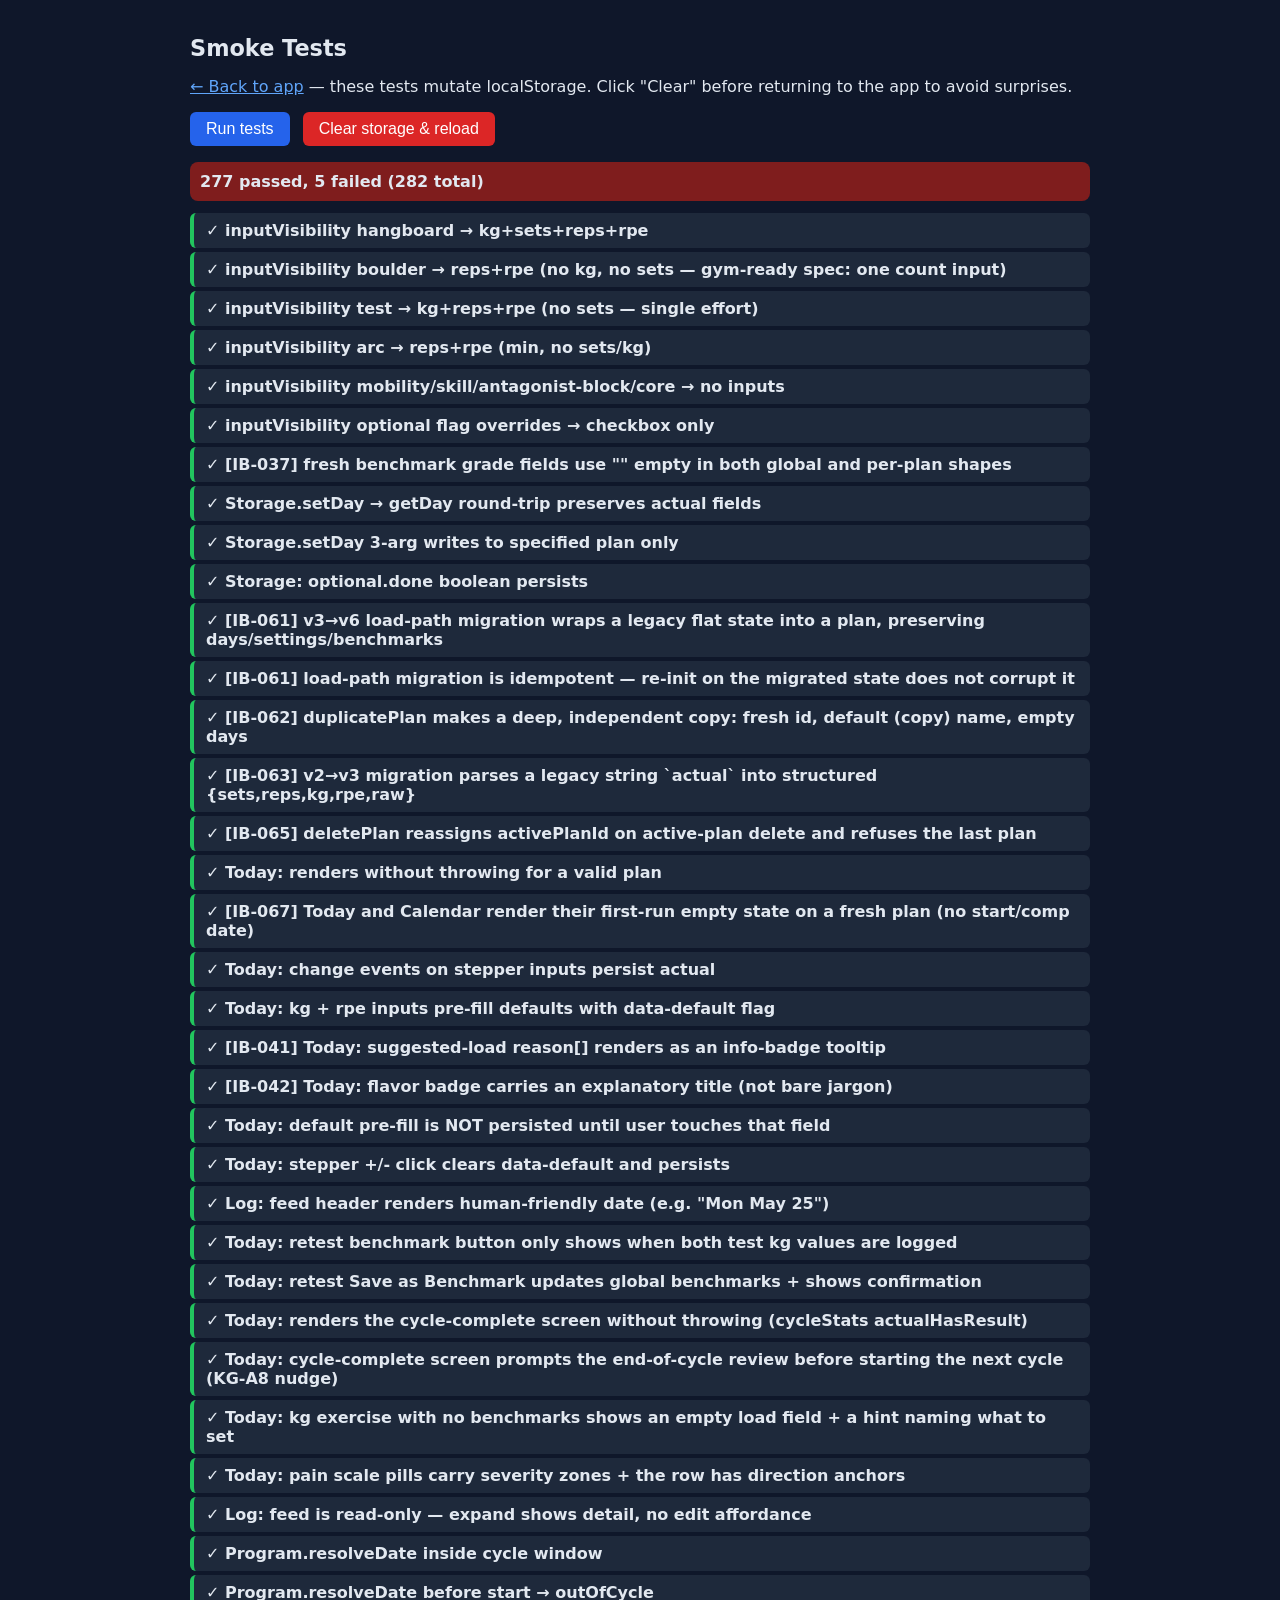
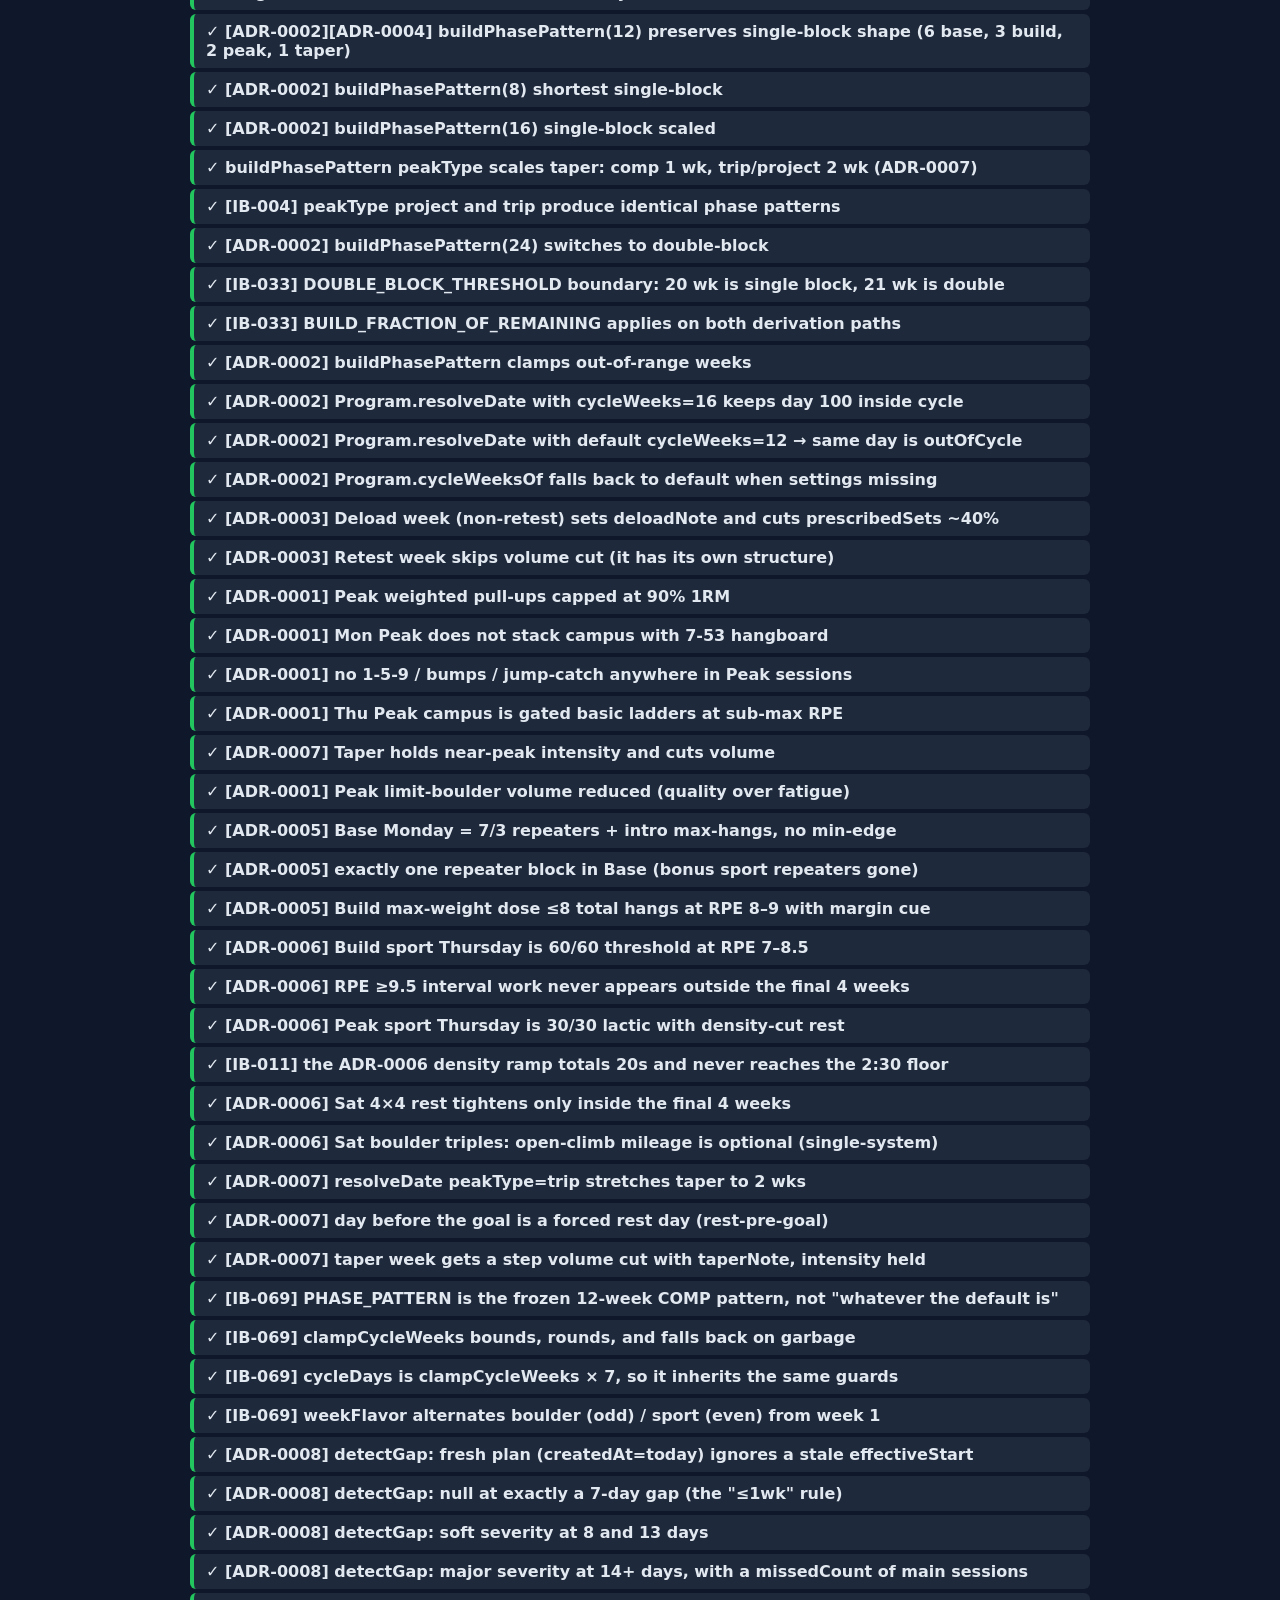
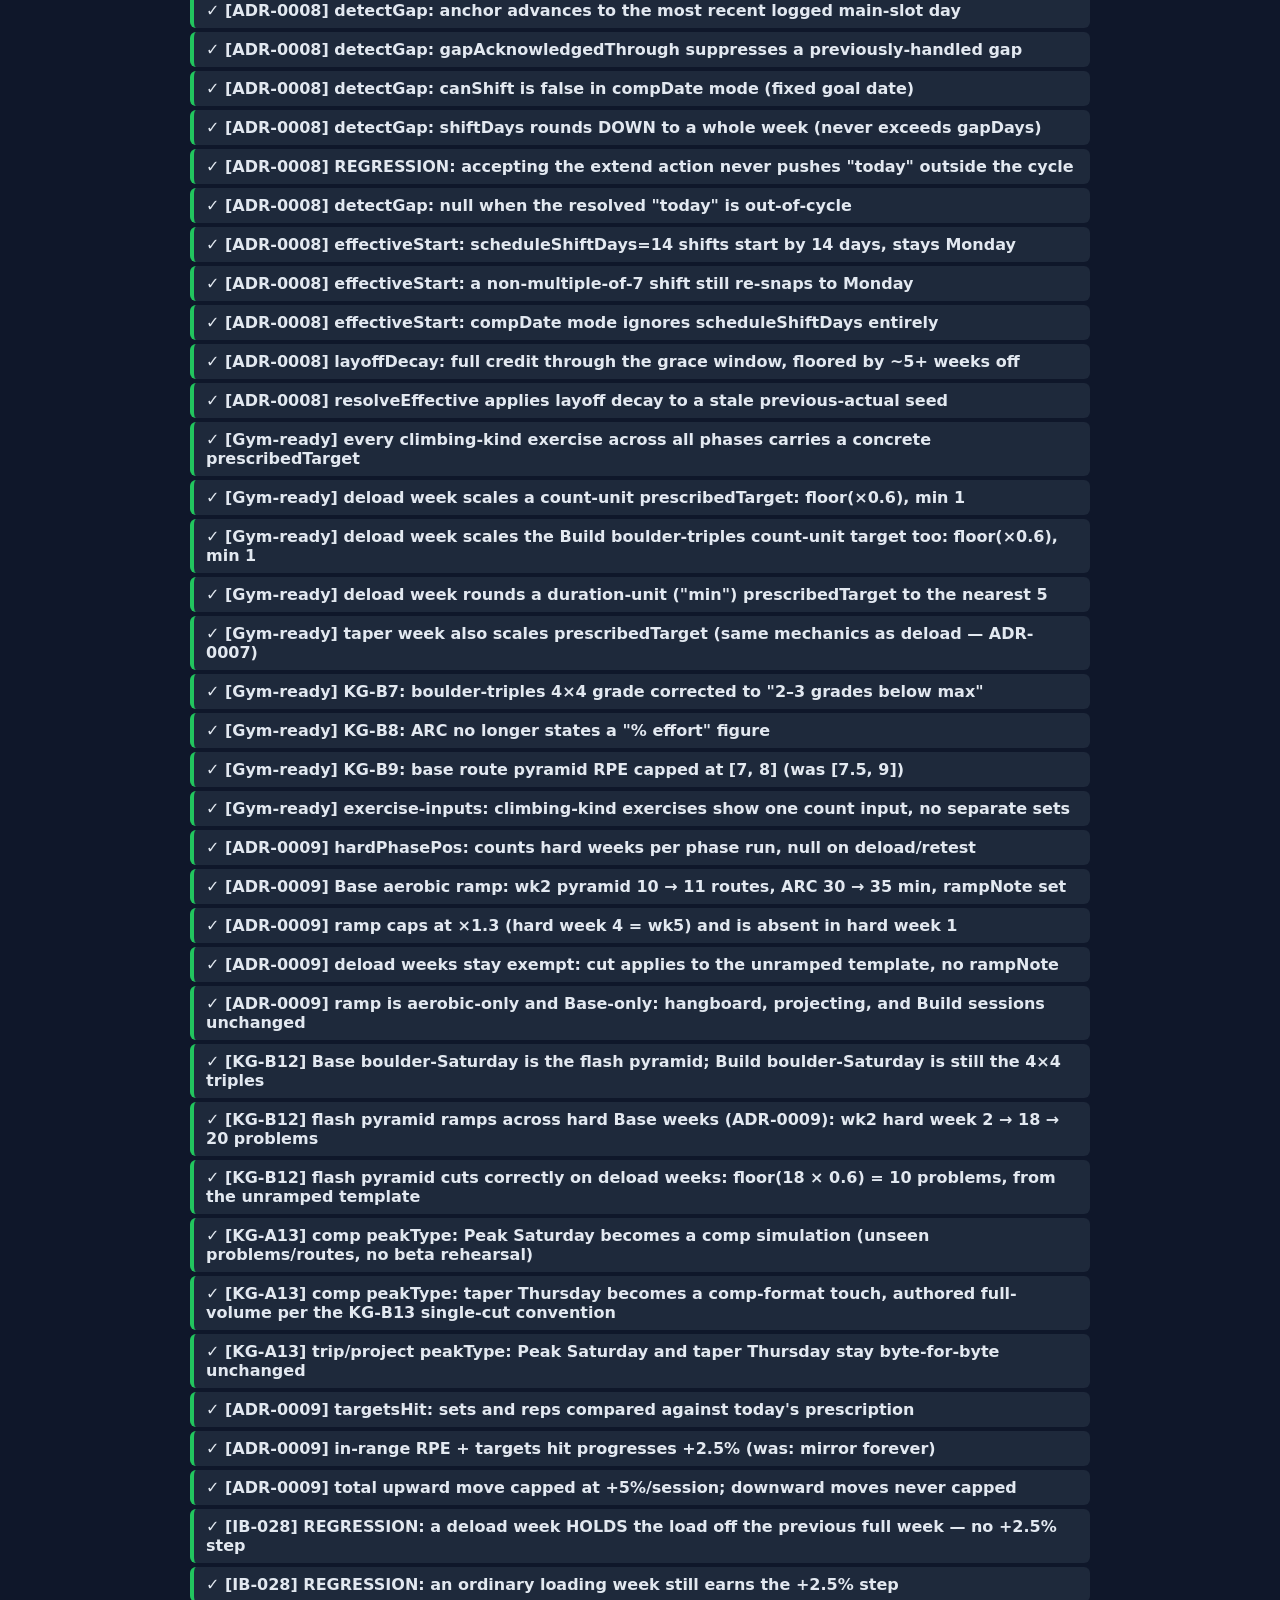
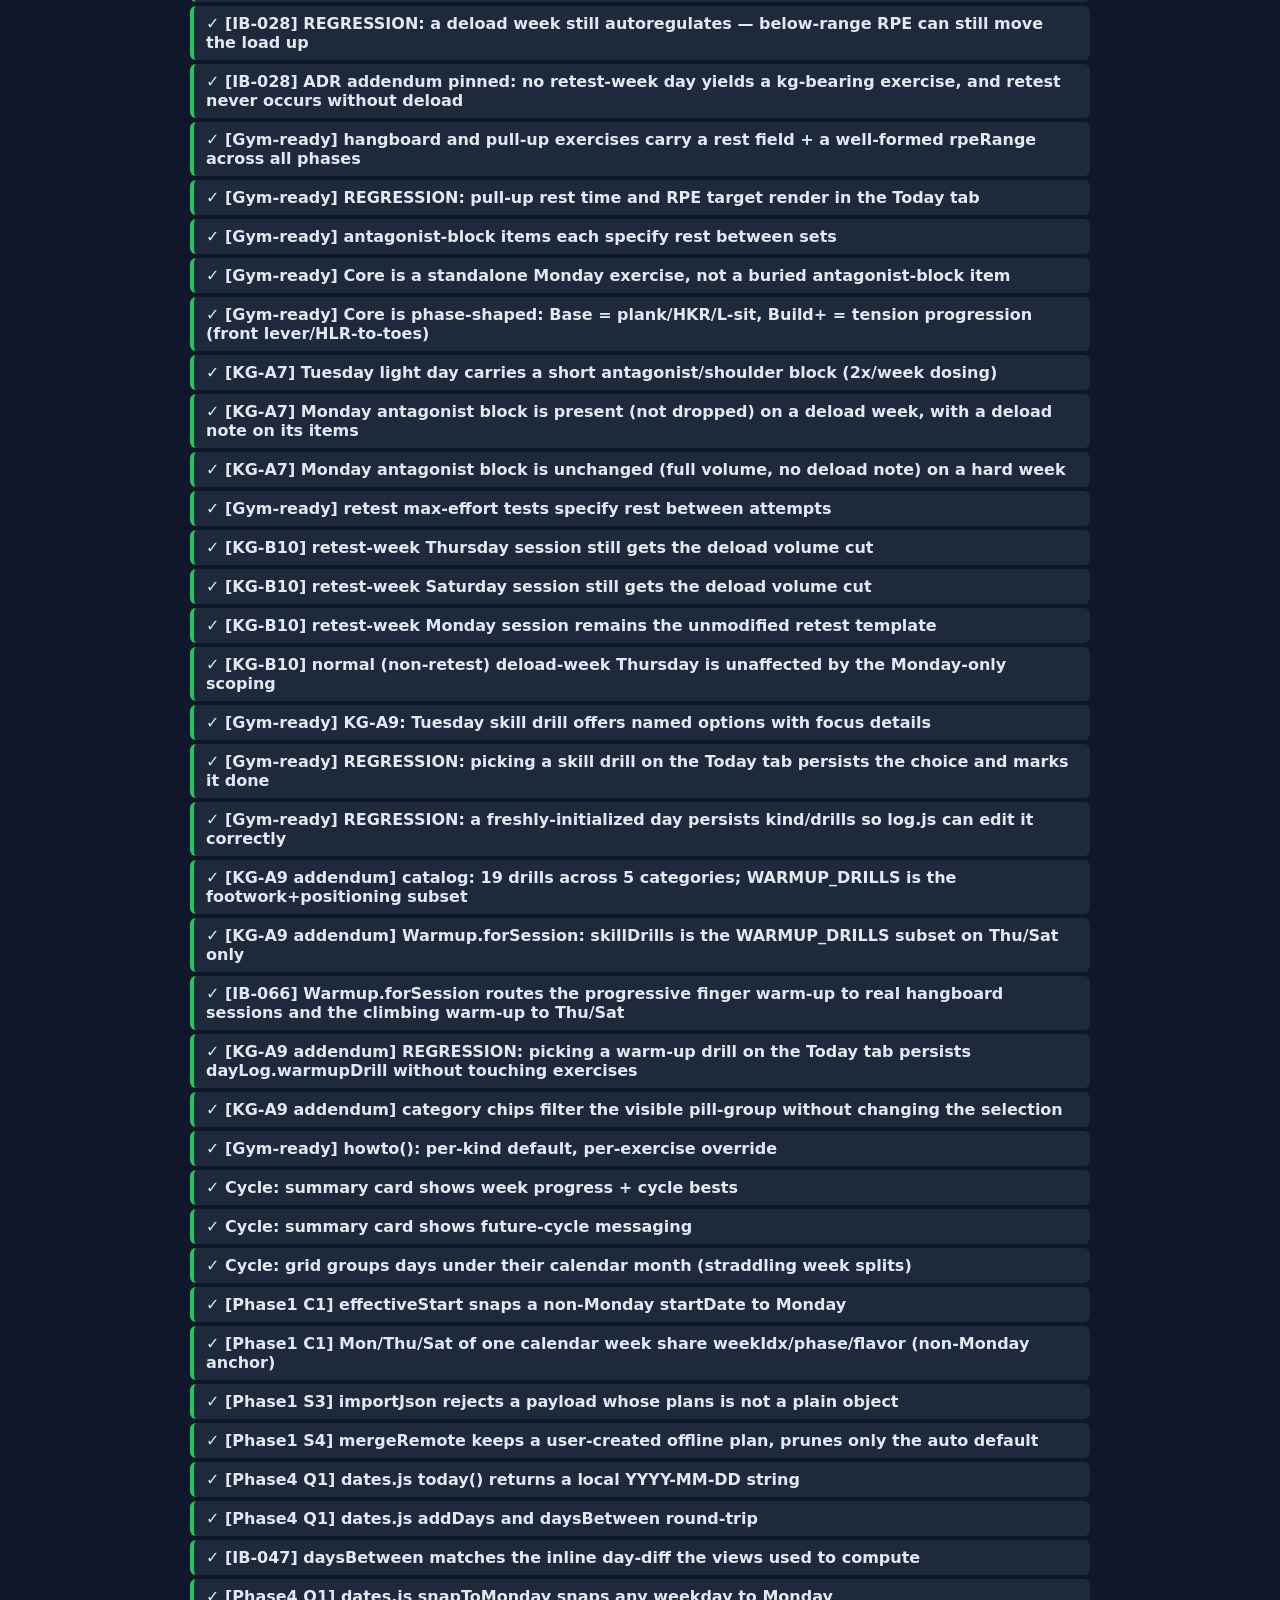
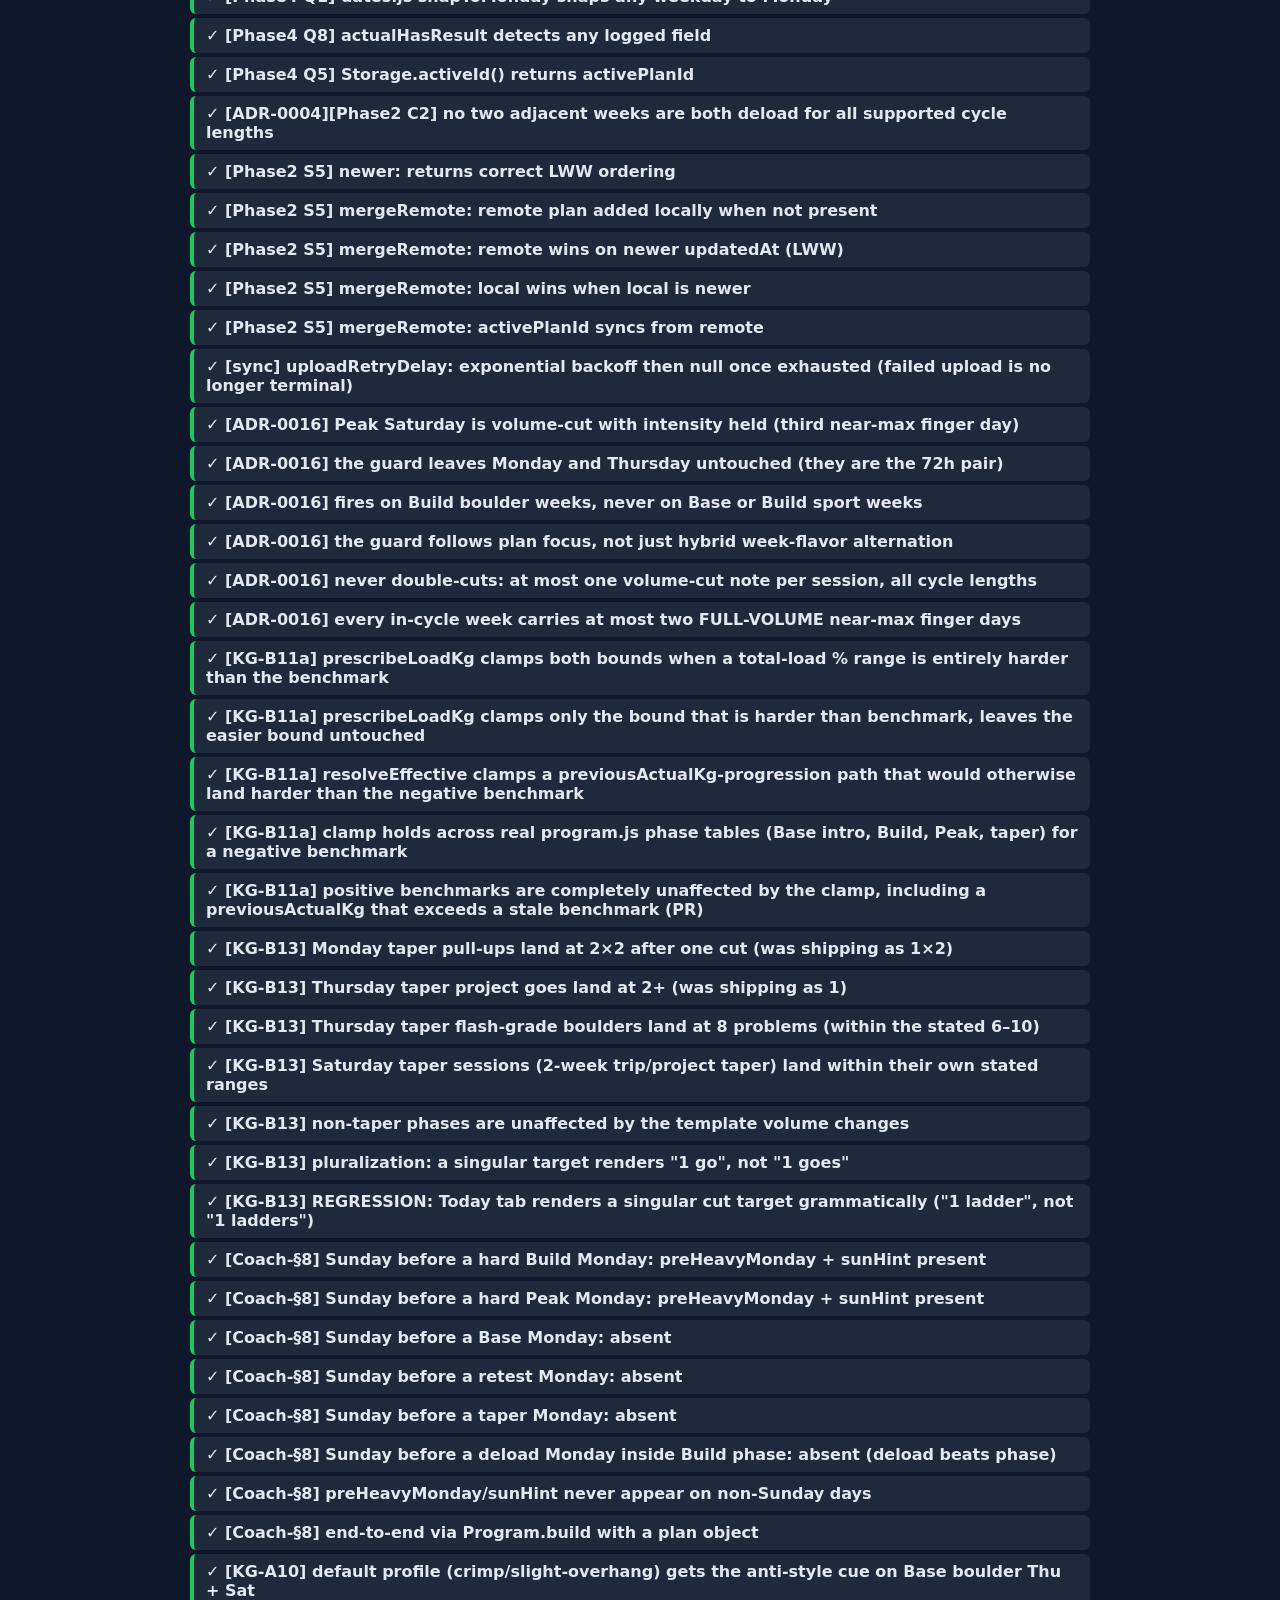
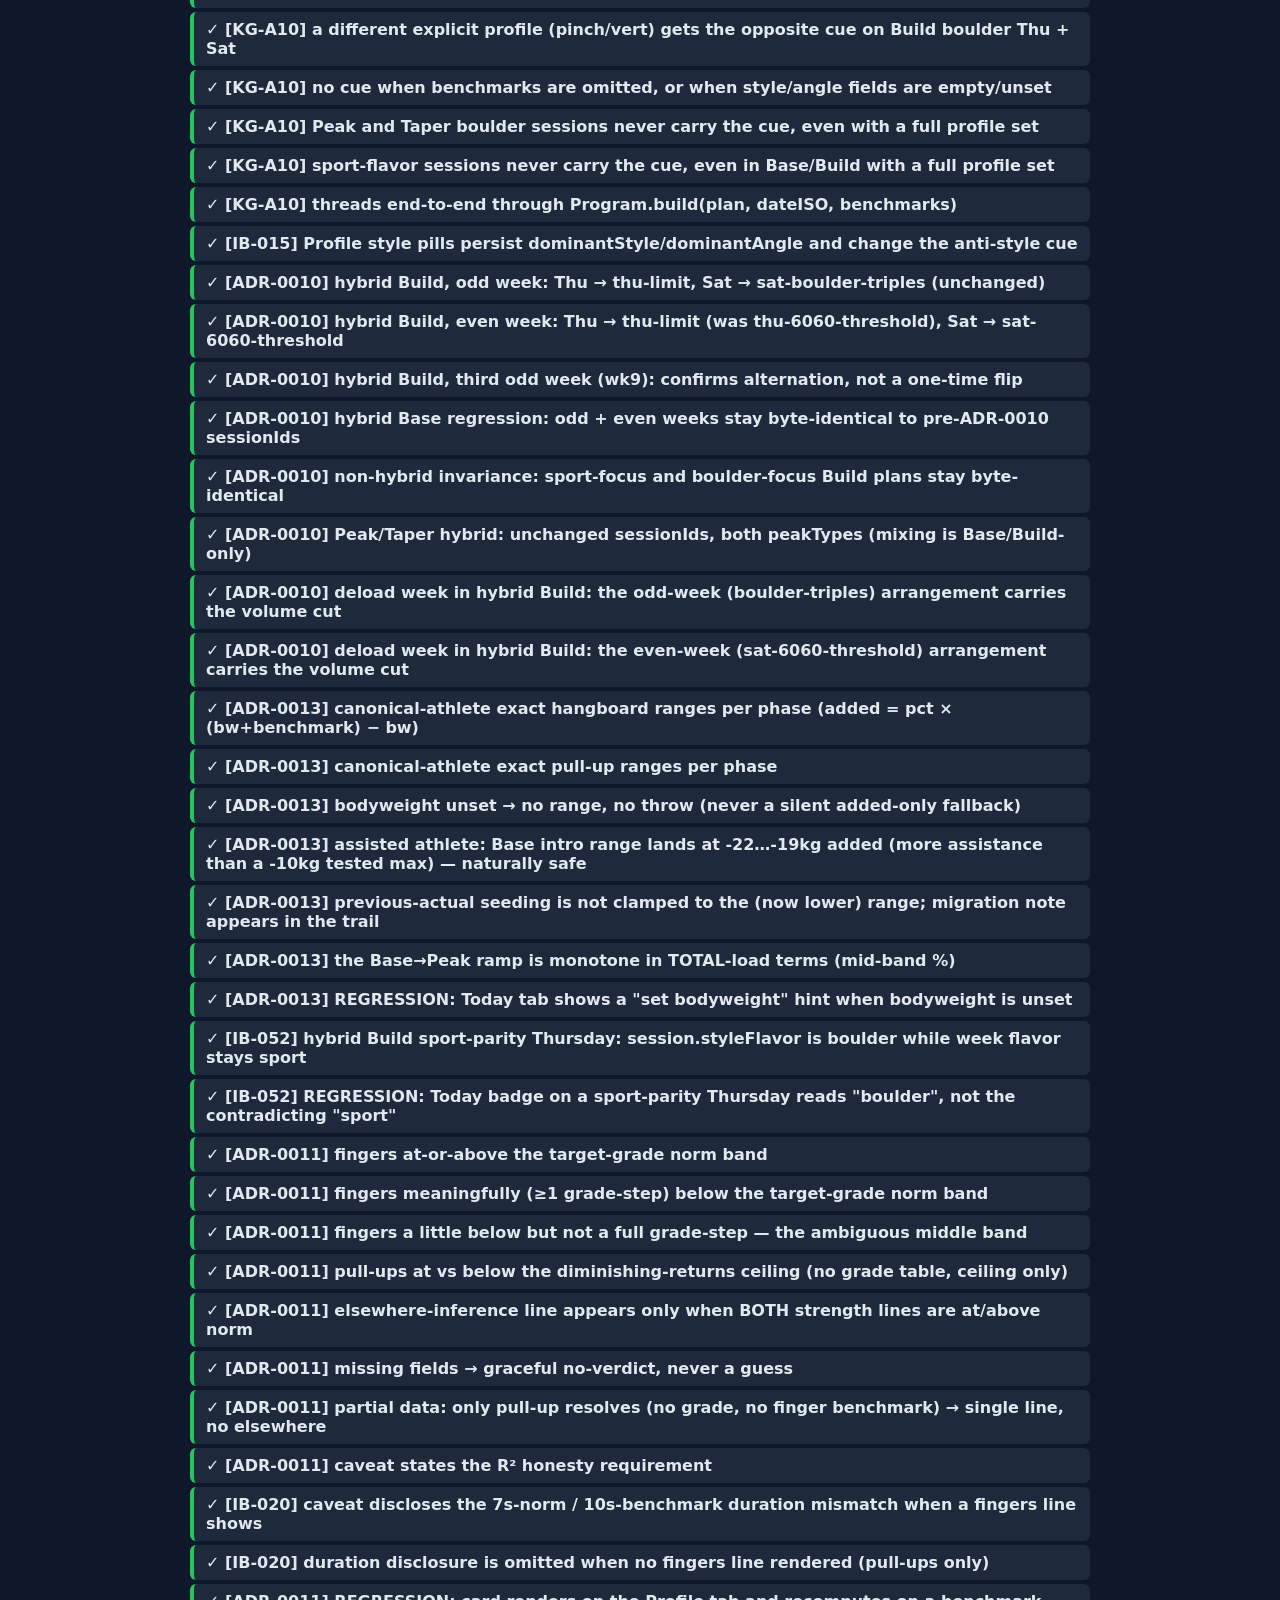
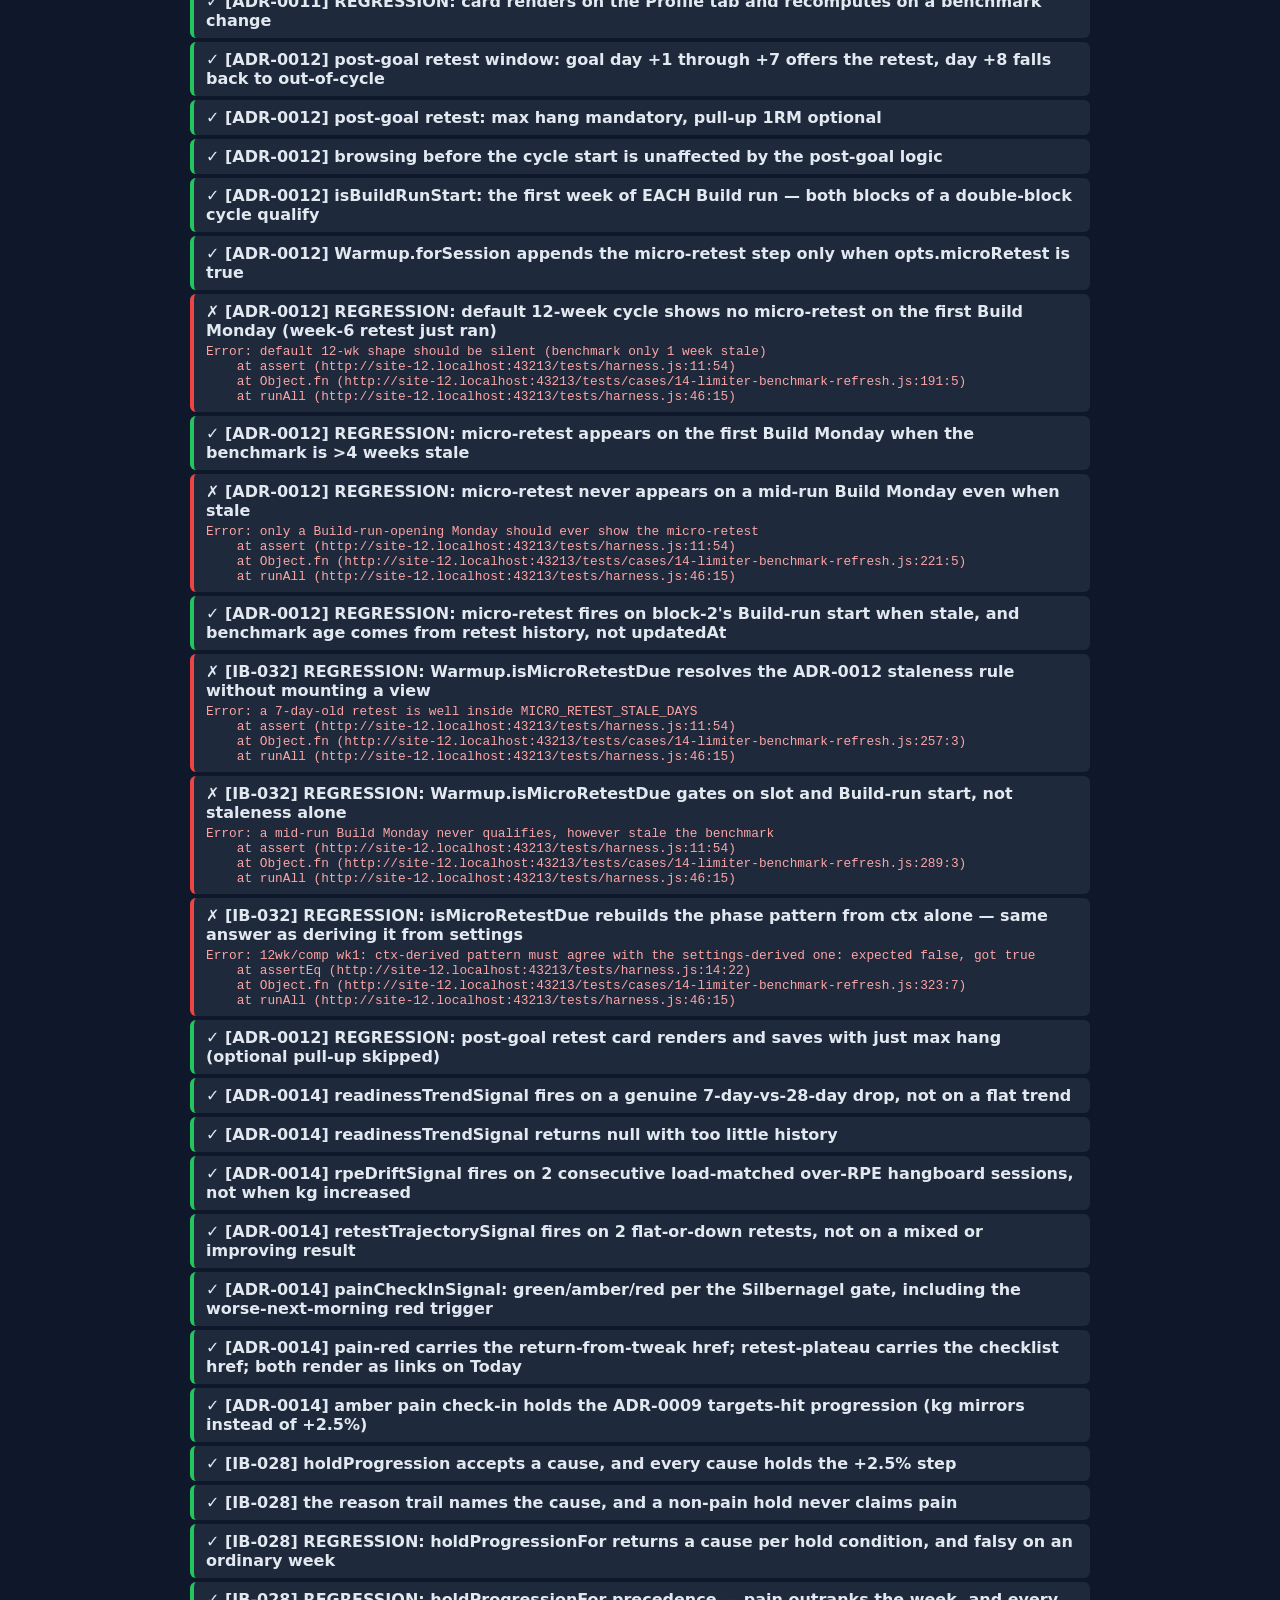
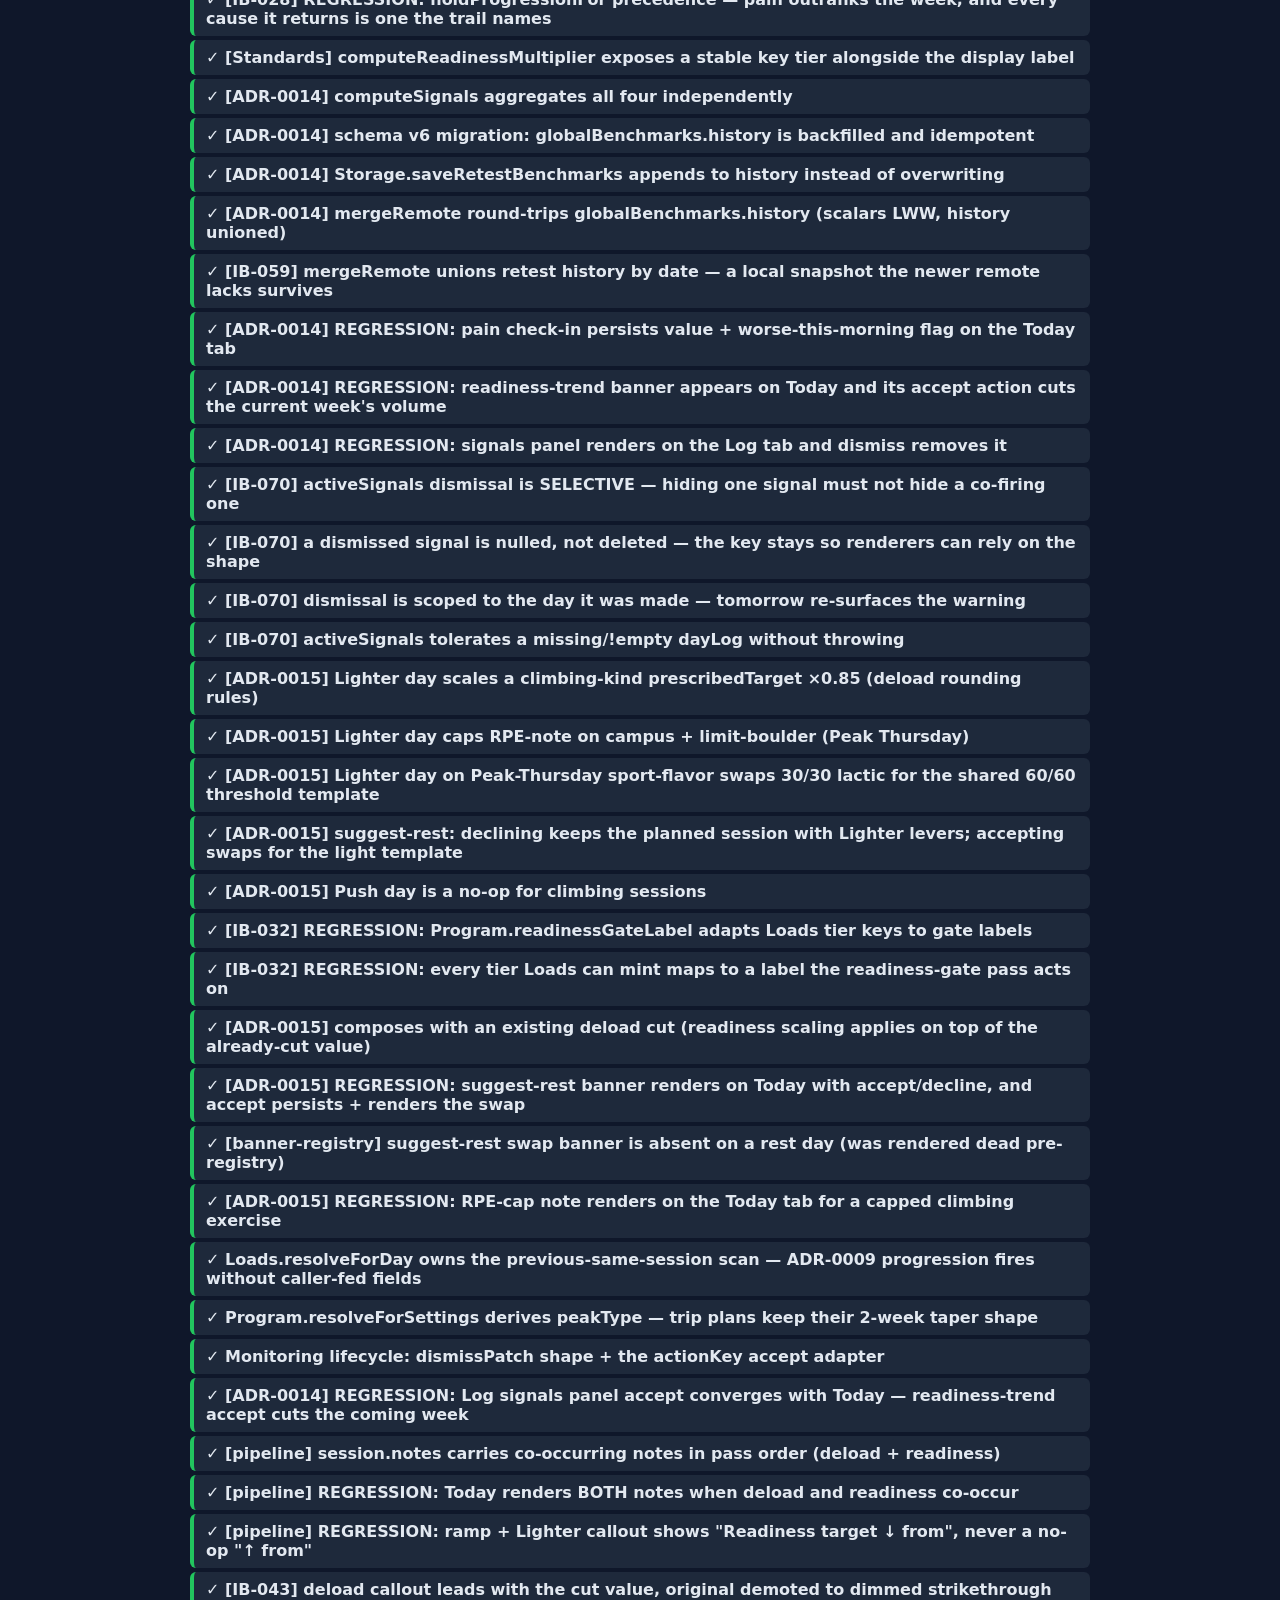
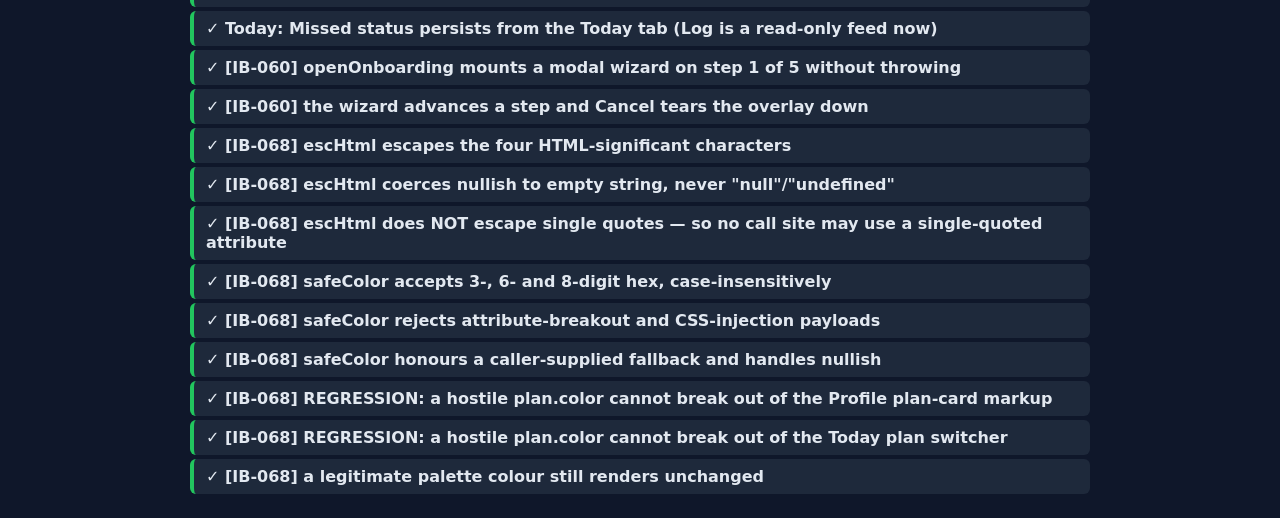
==== commit 8baa4417: "Merge pull request #79: audit-loop passes 38–46 + vendored skills update audit-loop passes 38–46: do" ====
--- a/tests/index.html
+++ b/tests/index.html
@@ -53,6 +53,7 @@
 import './cases/16-readiness-gating.js';
 import './cases/17-deepening-refactors.js';
 import './cases/18-onboarding-view.js';
+import './cases/19-ui-escaping.js';
 
 document.getElementById('run').addEventListener('click', runAll);
 document.getElementById('clear').addEventListener('click', () => {
